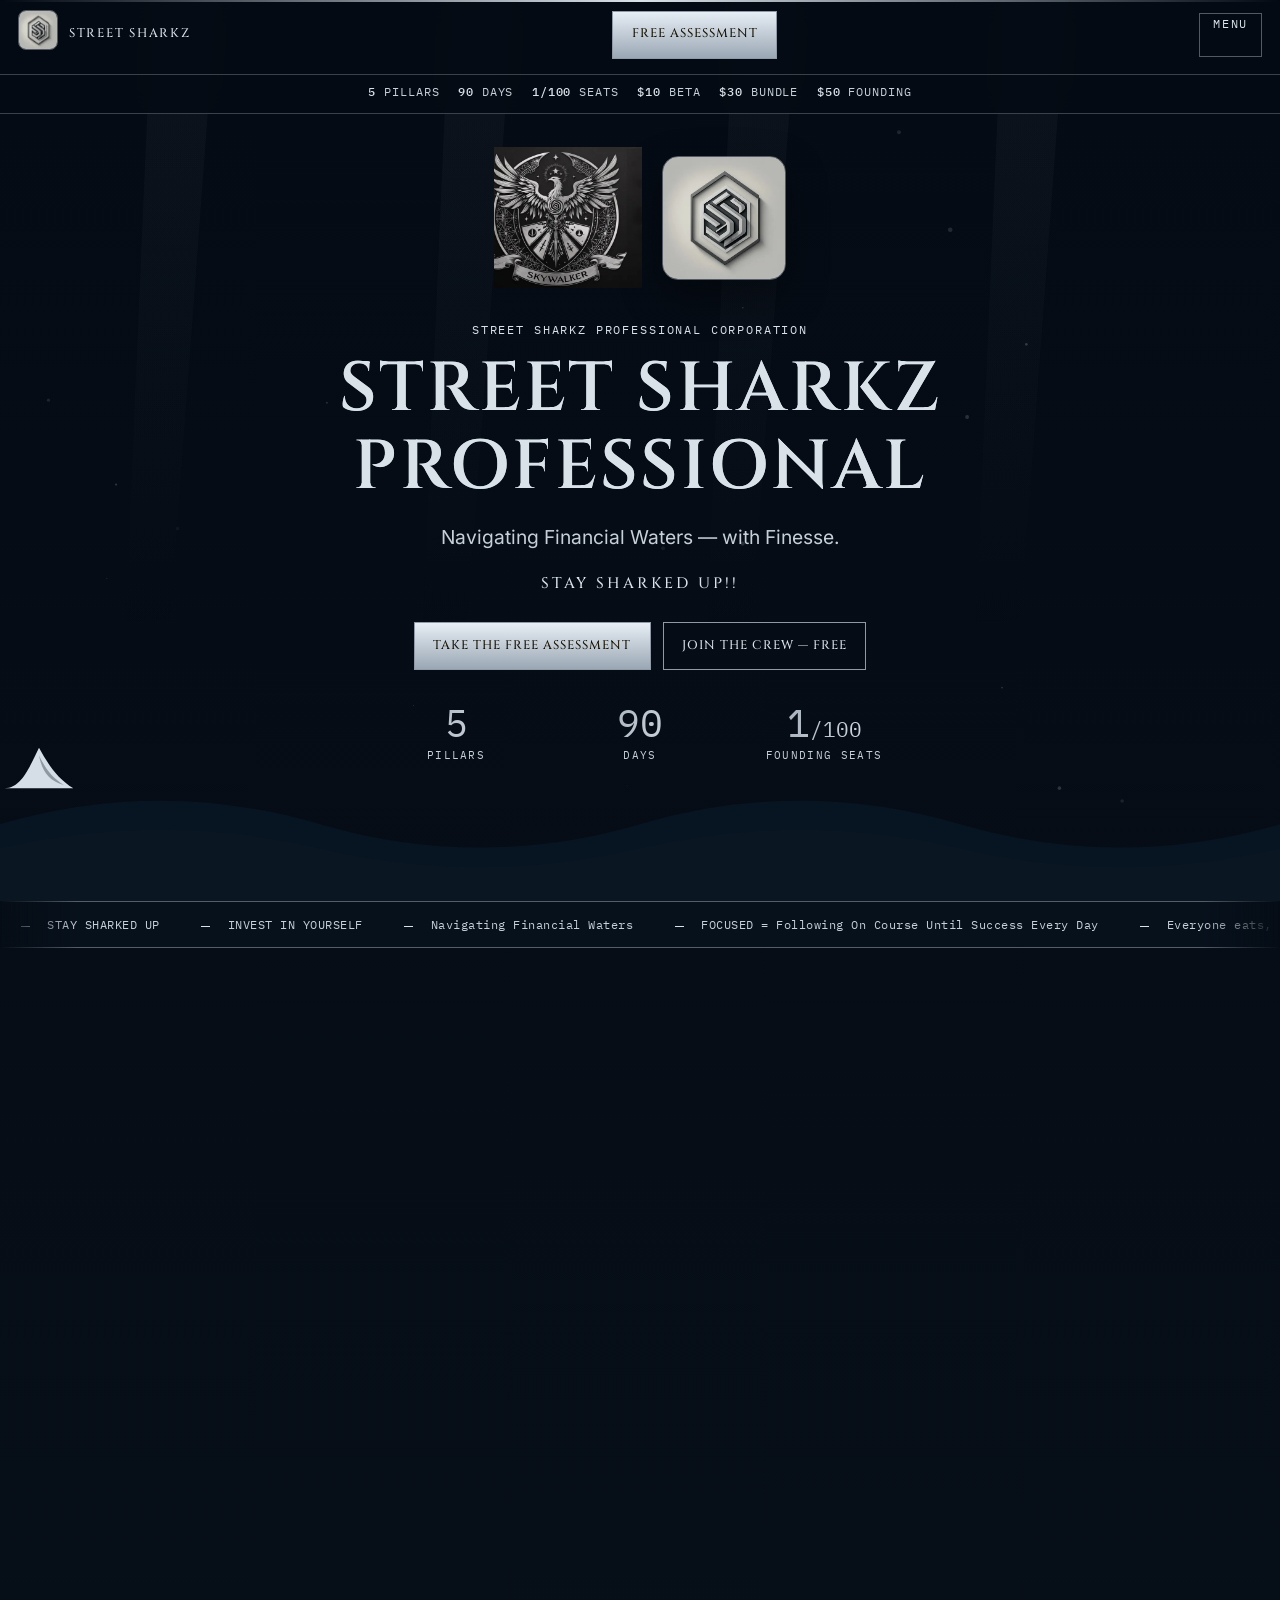
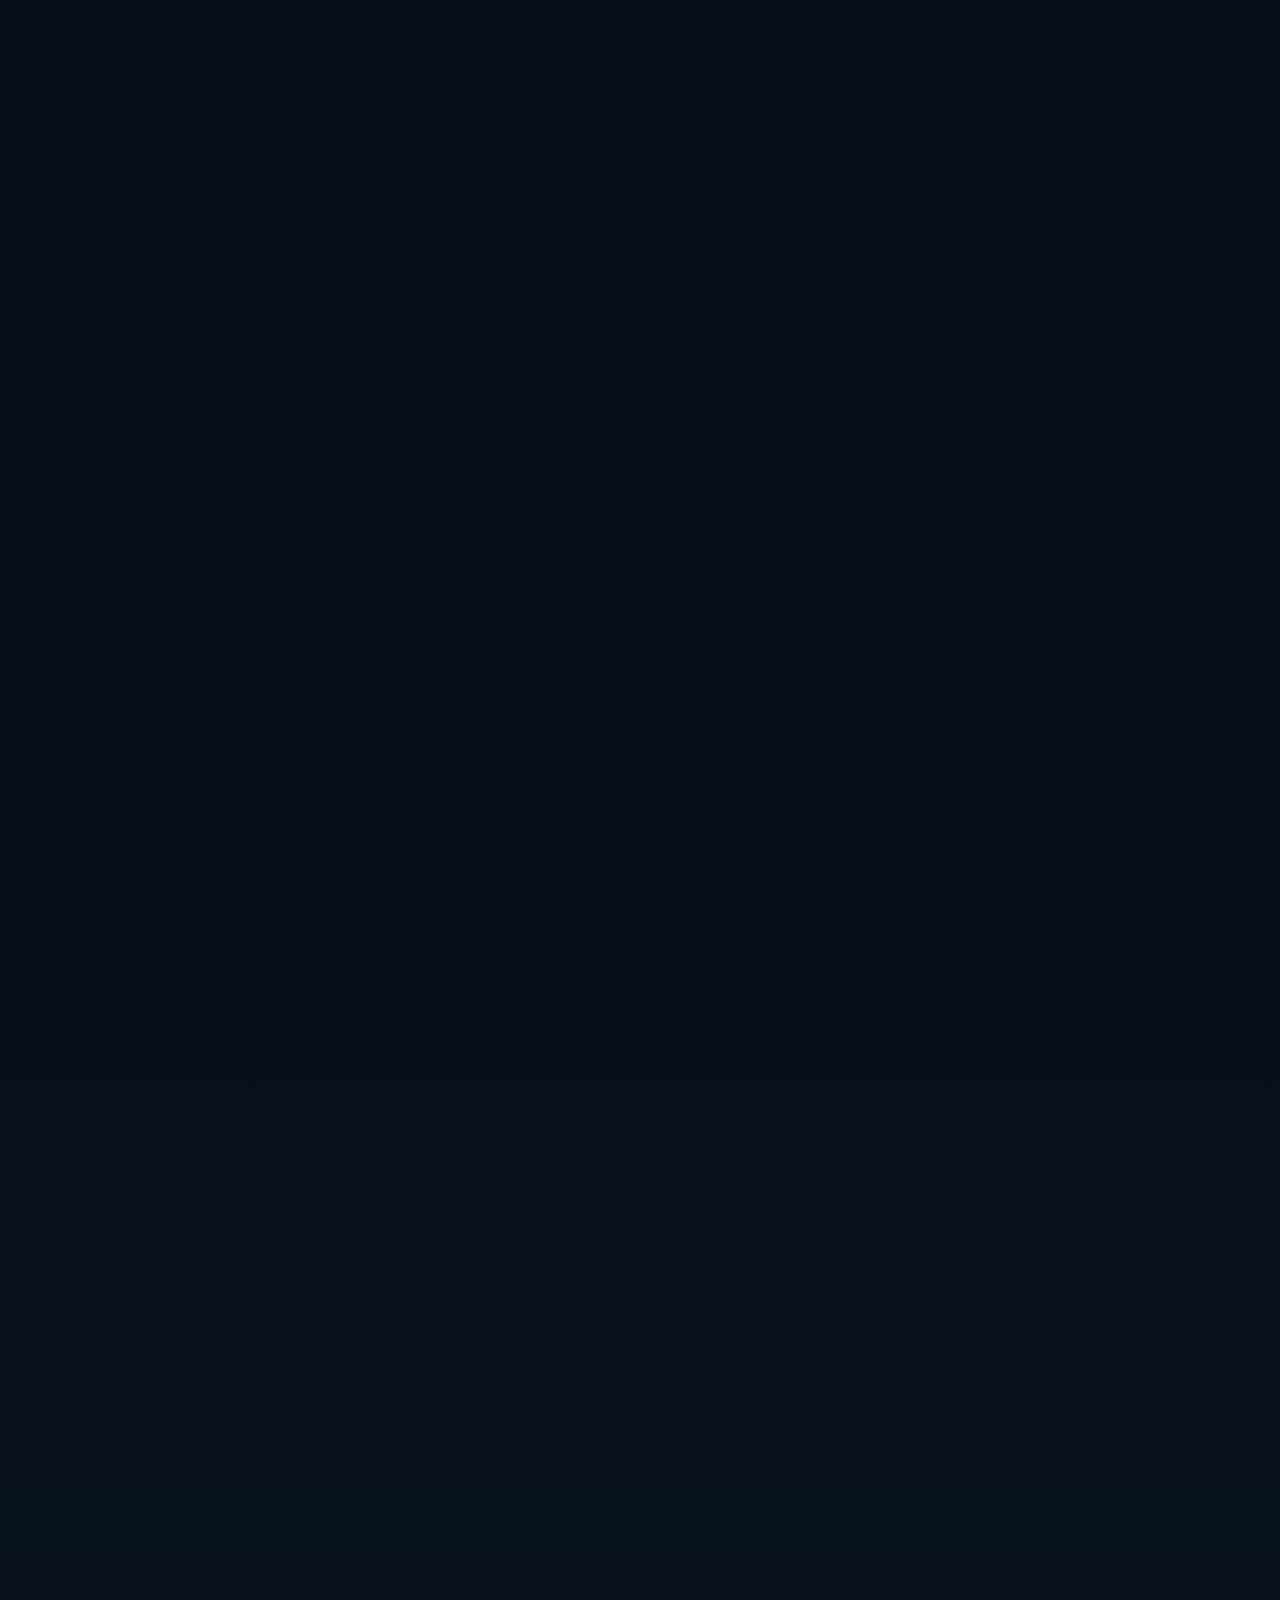
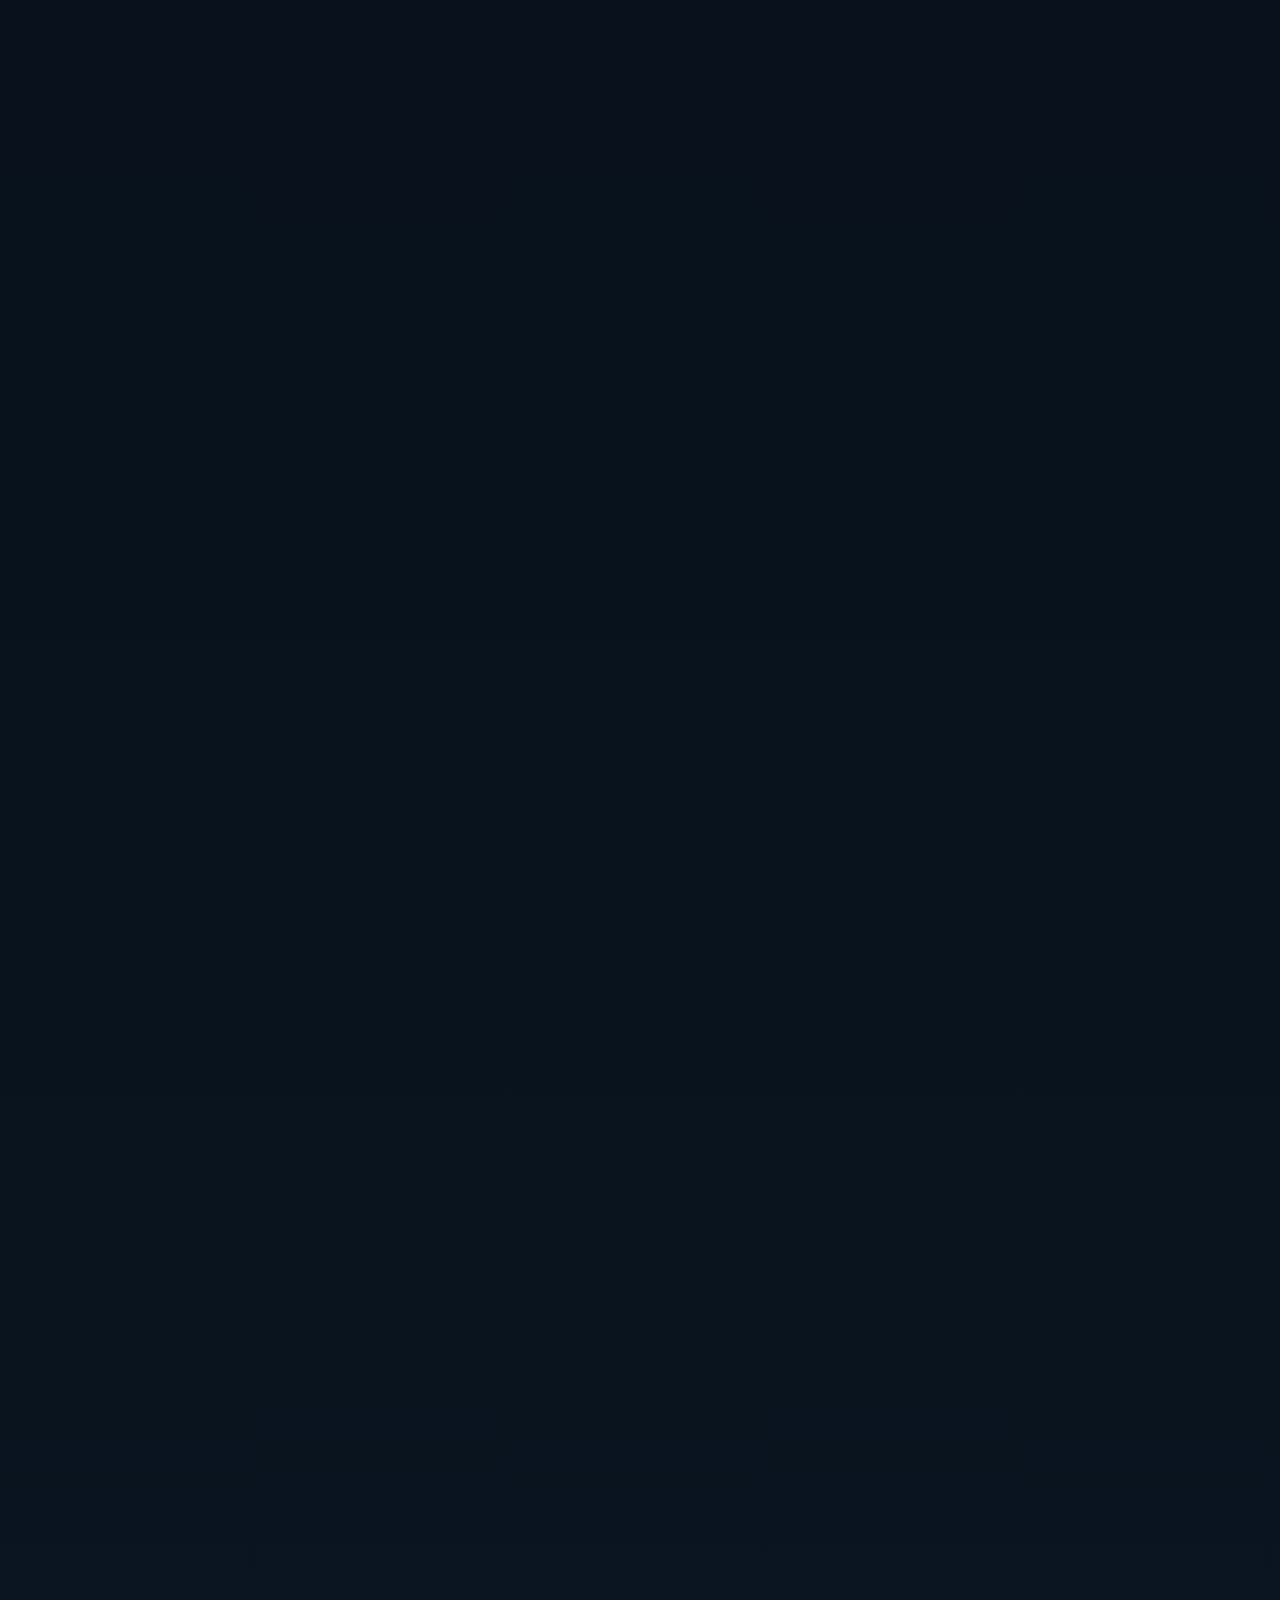
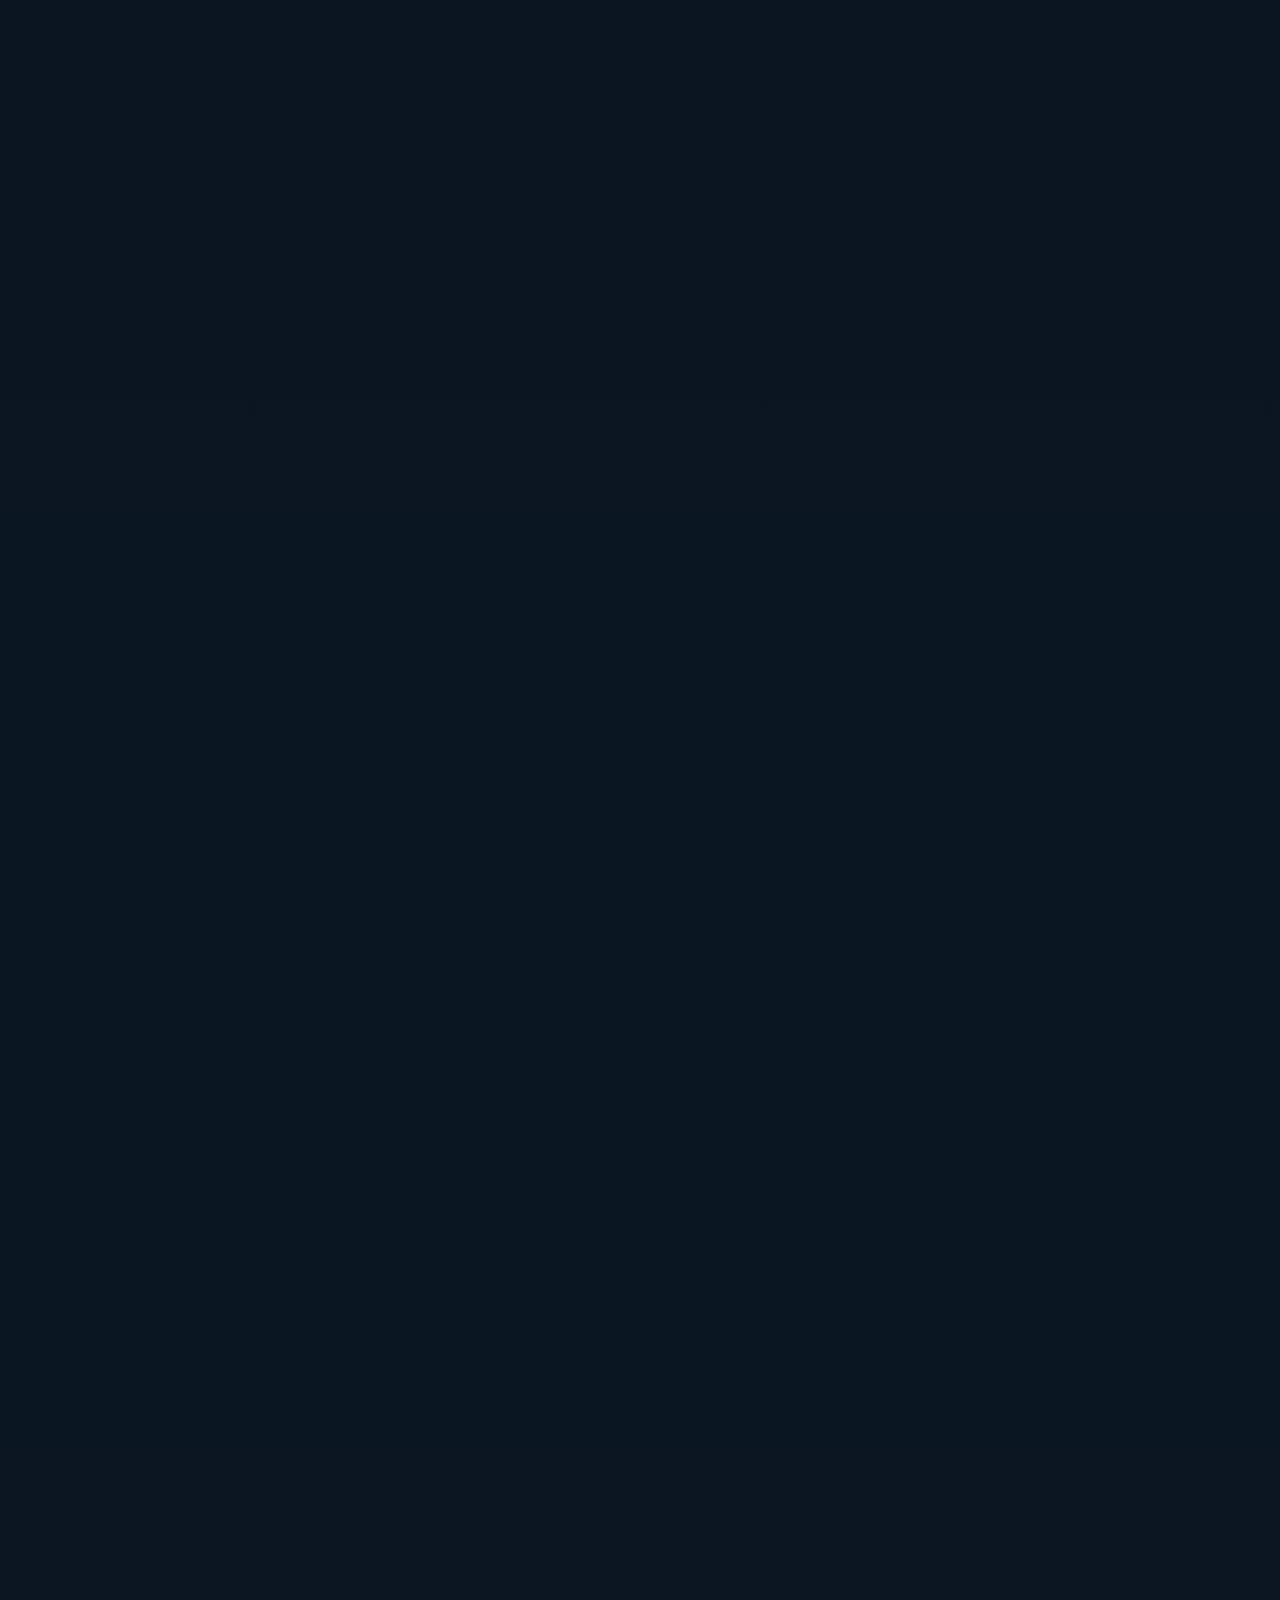
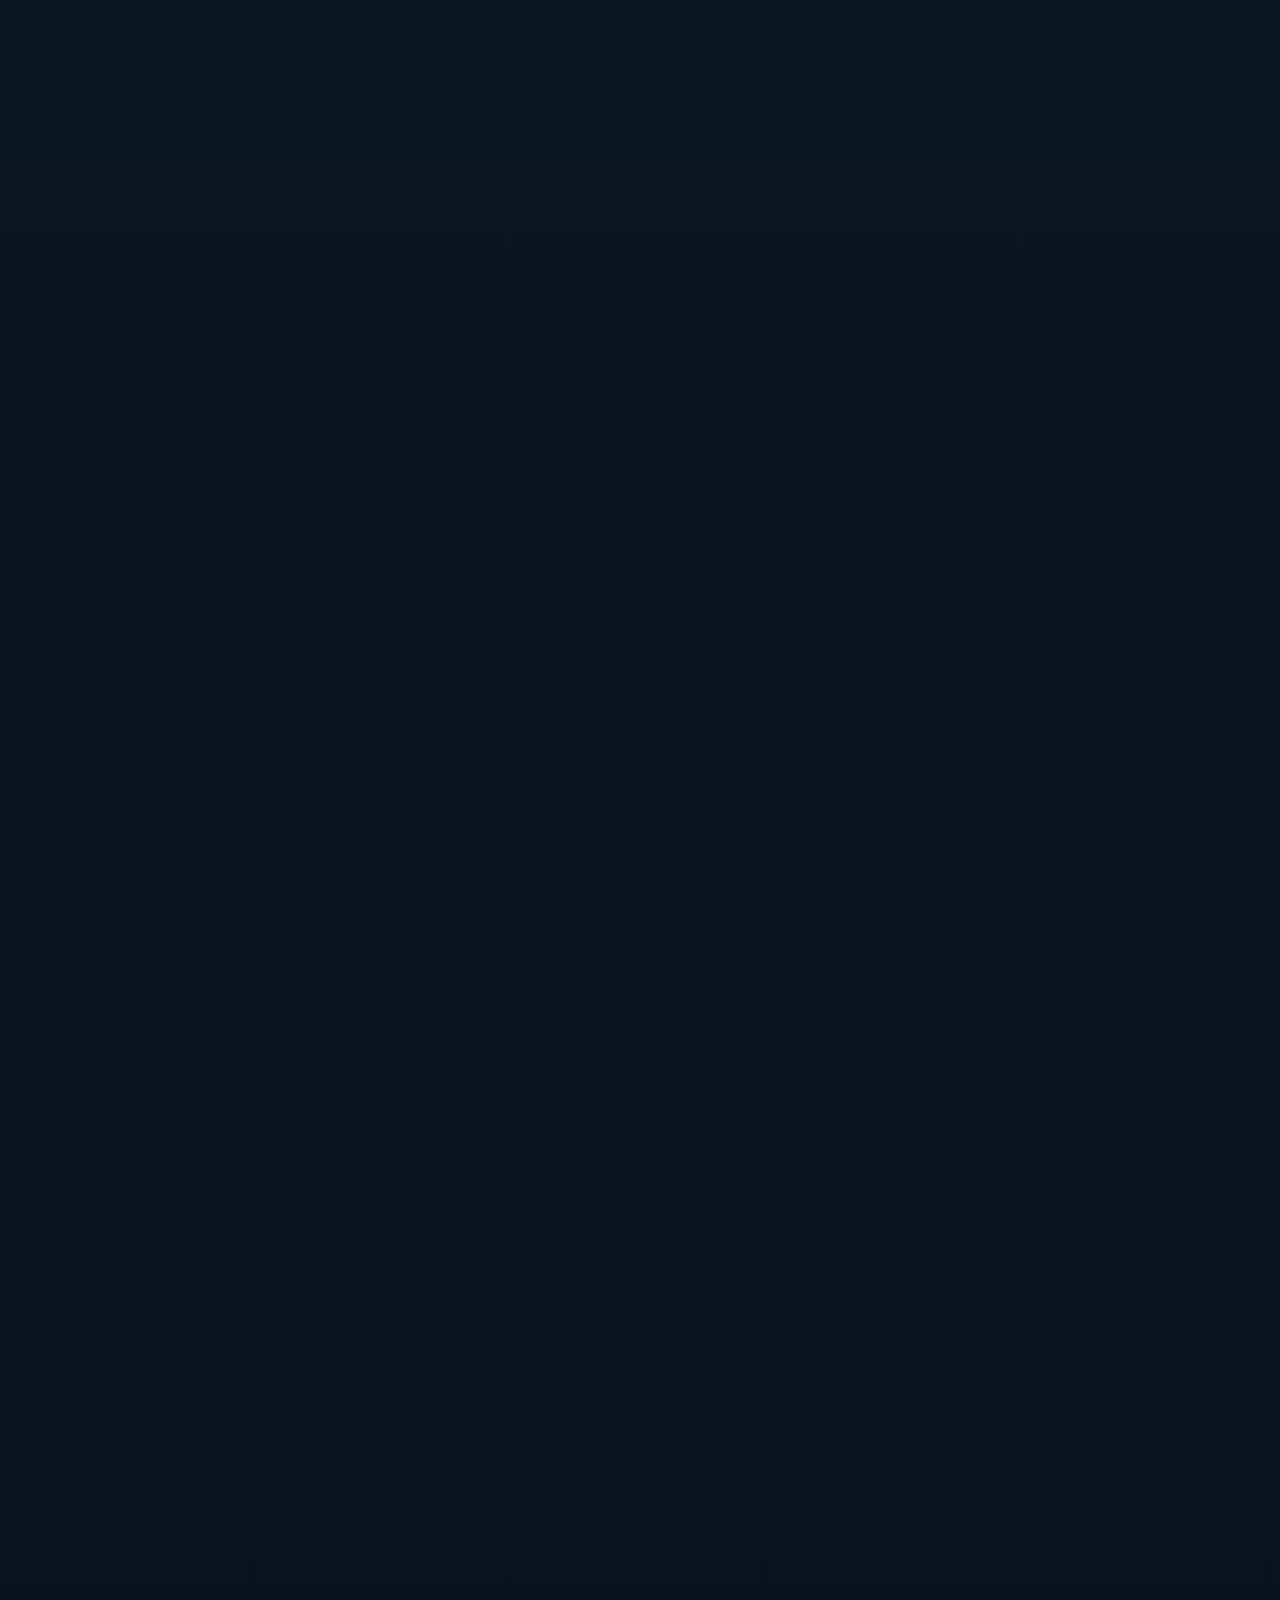
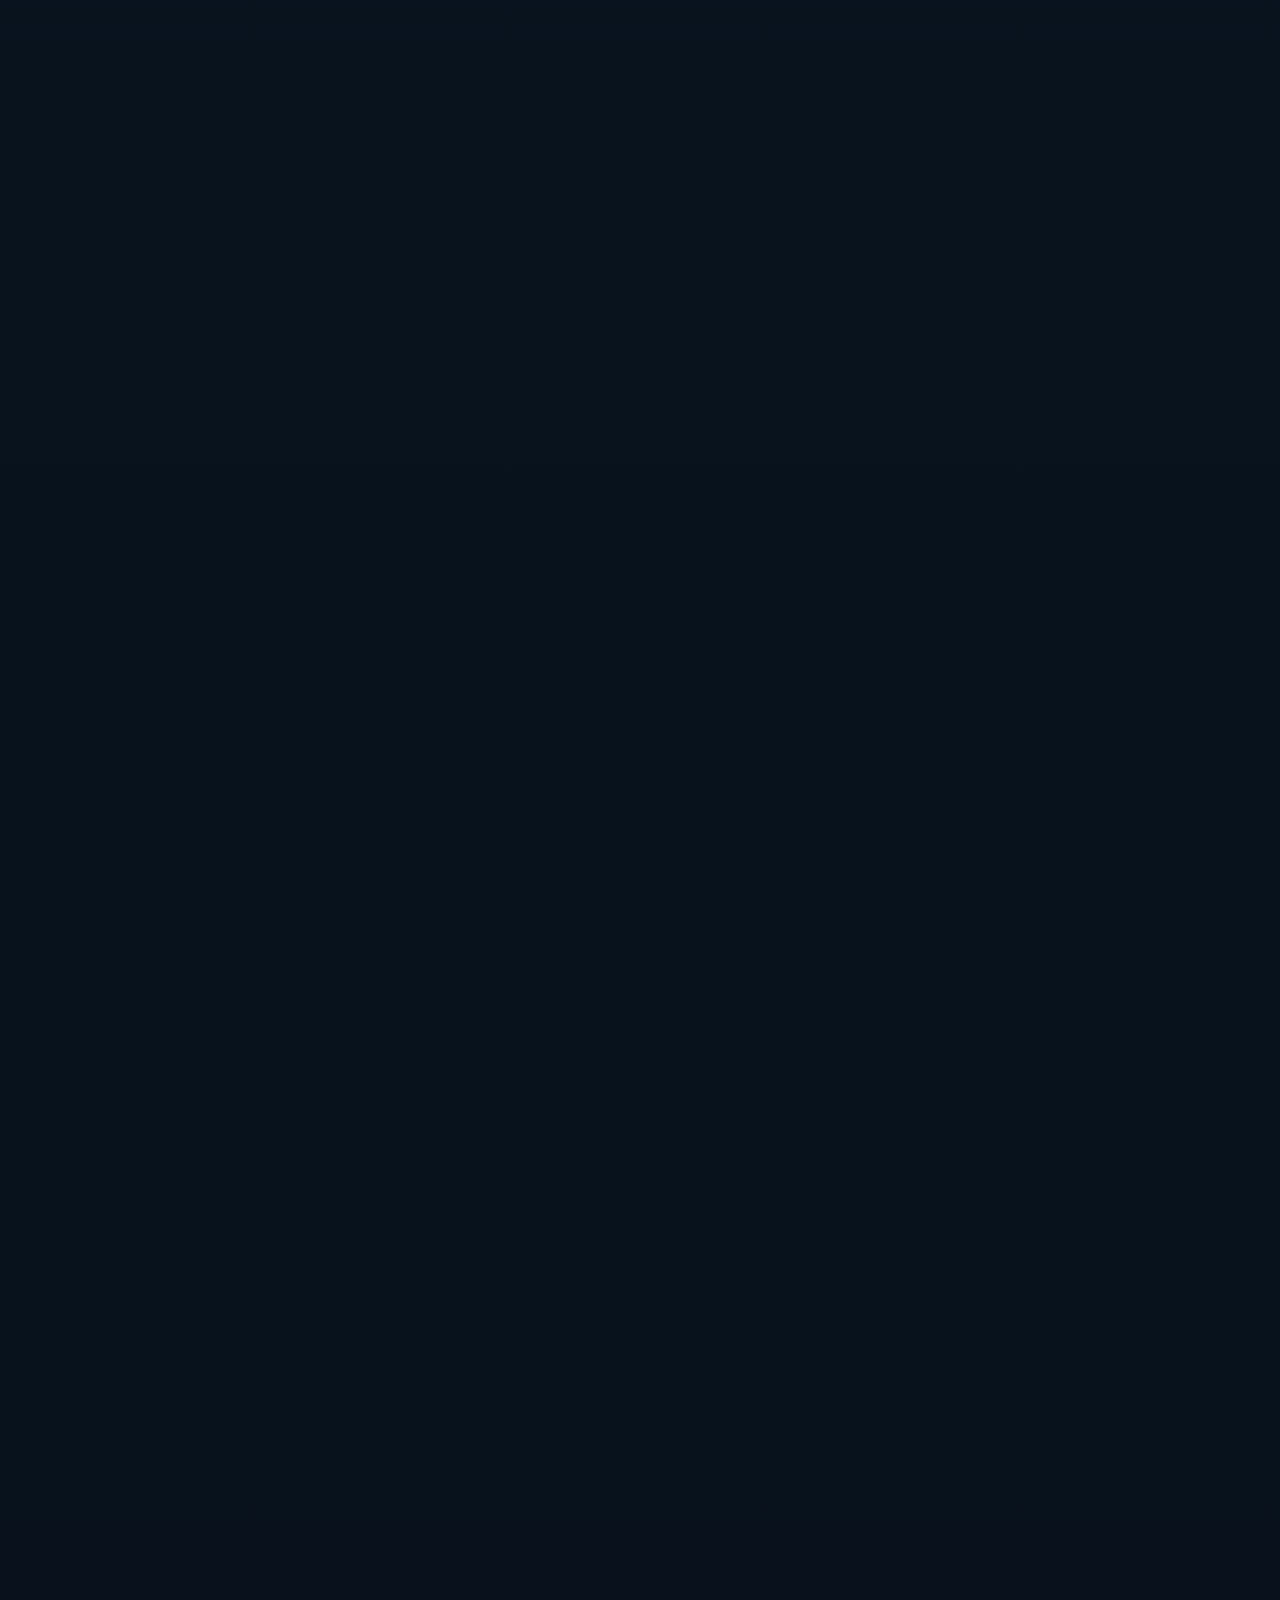
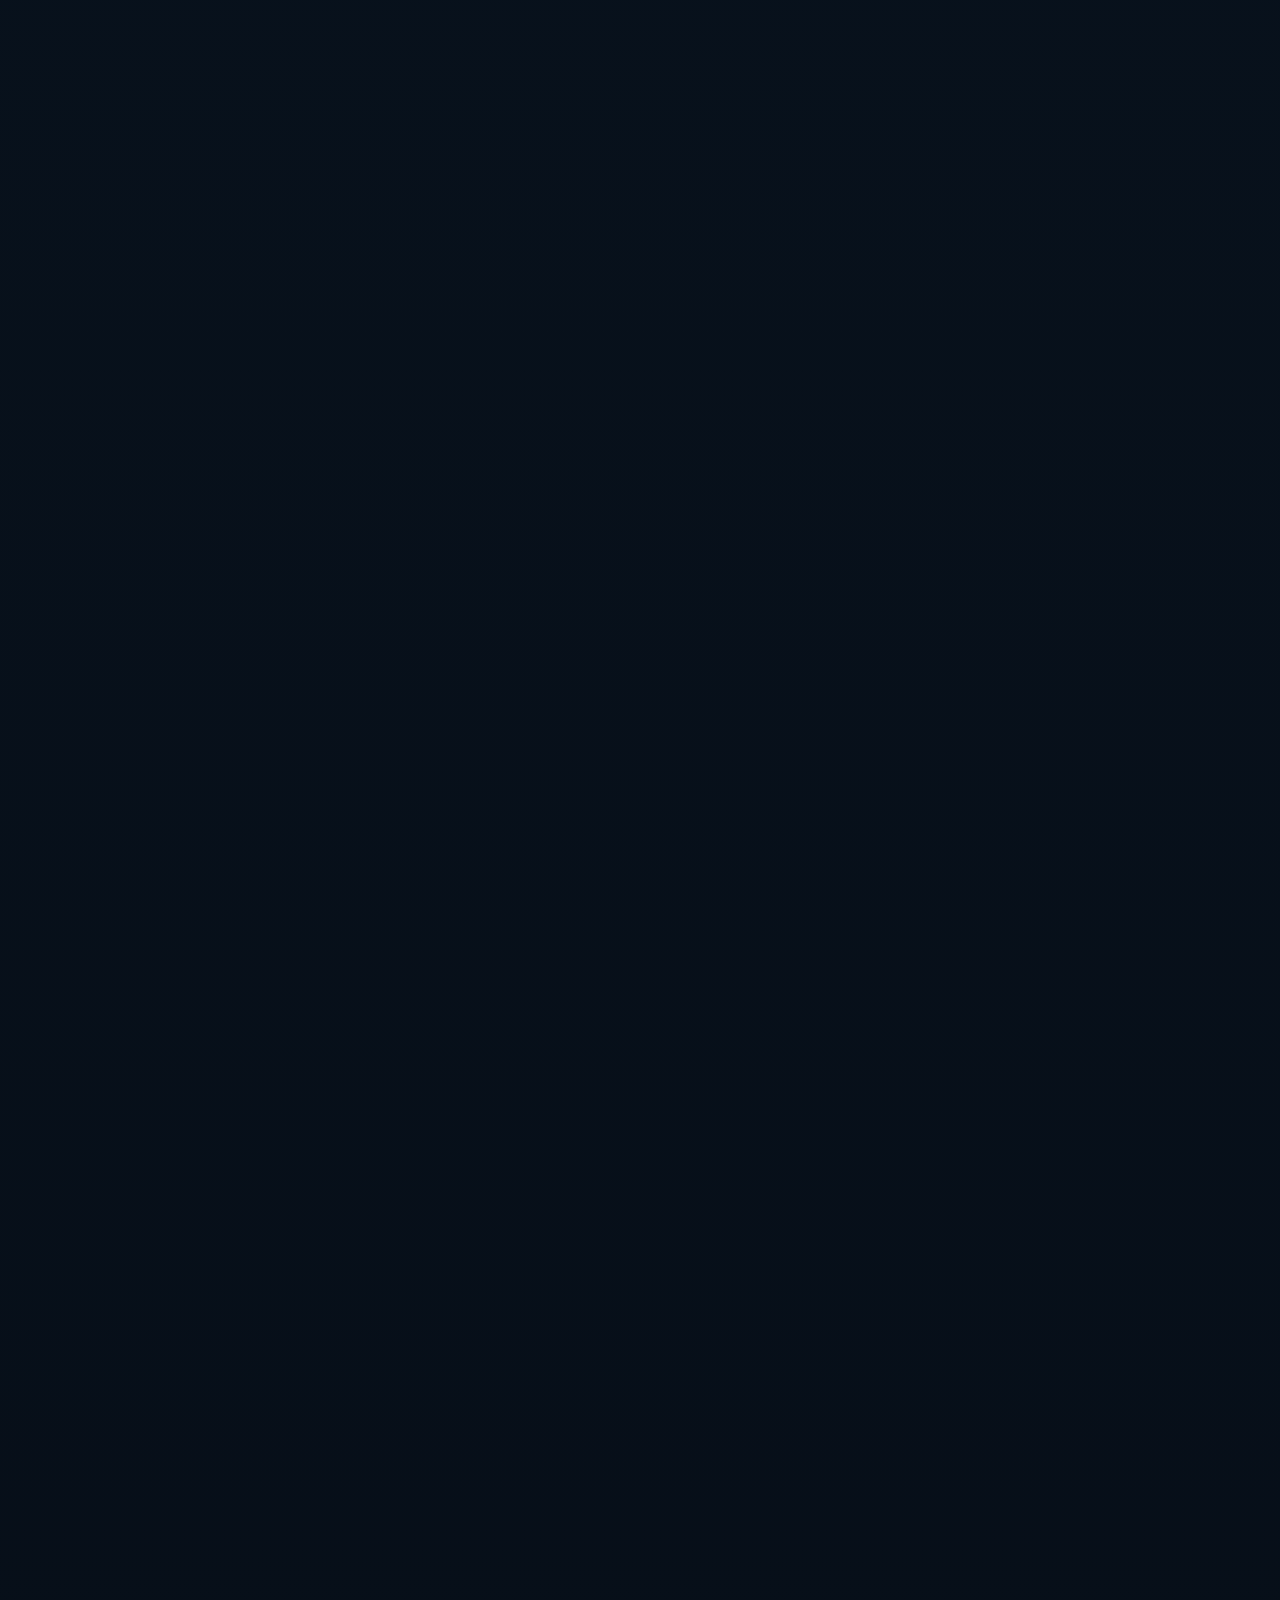
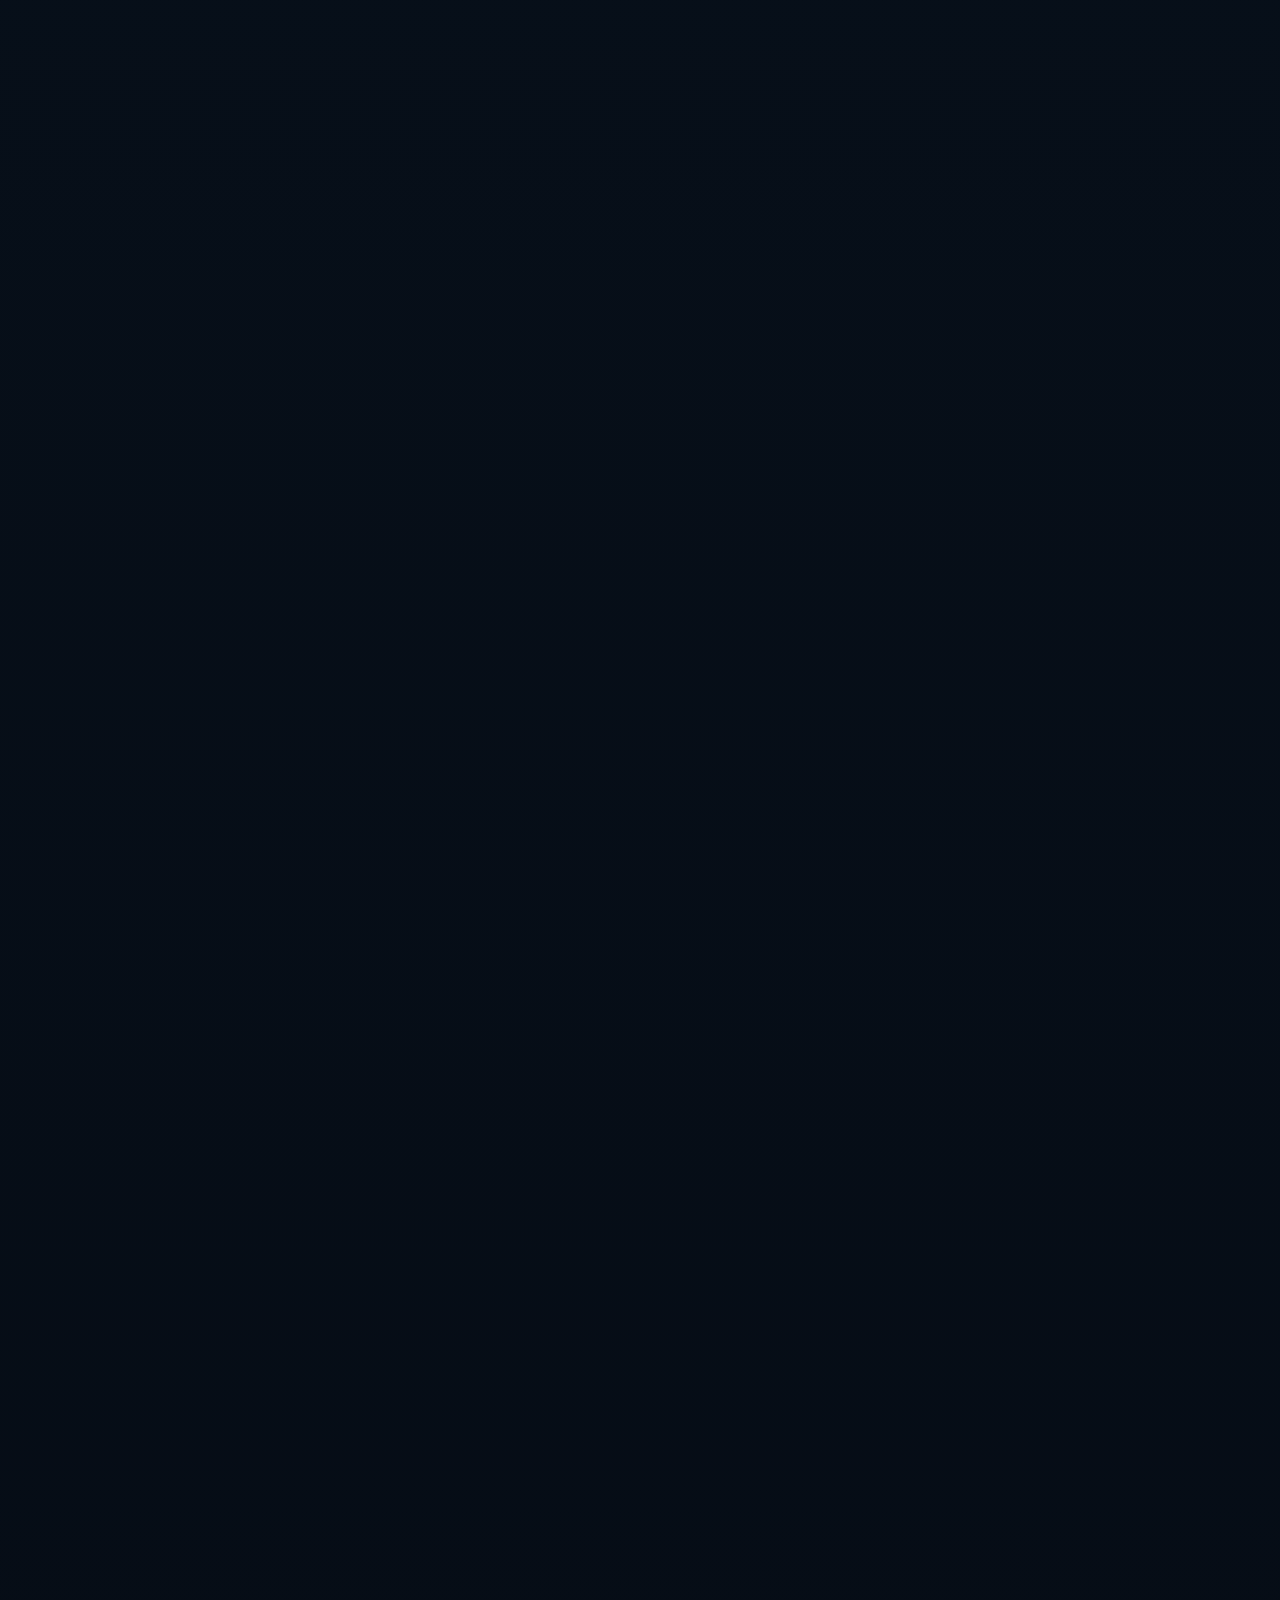
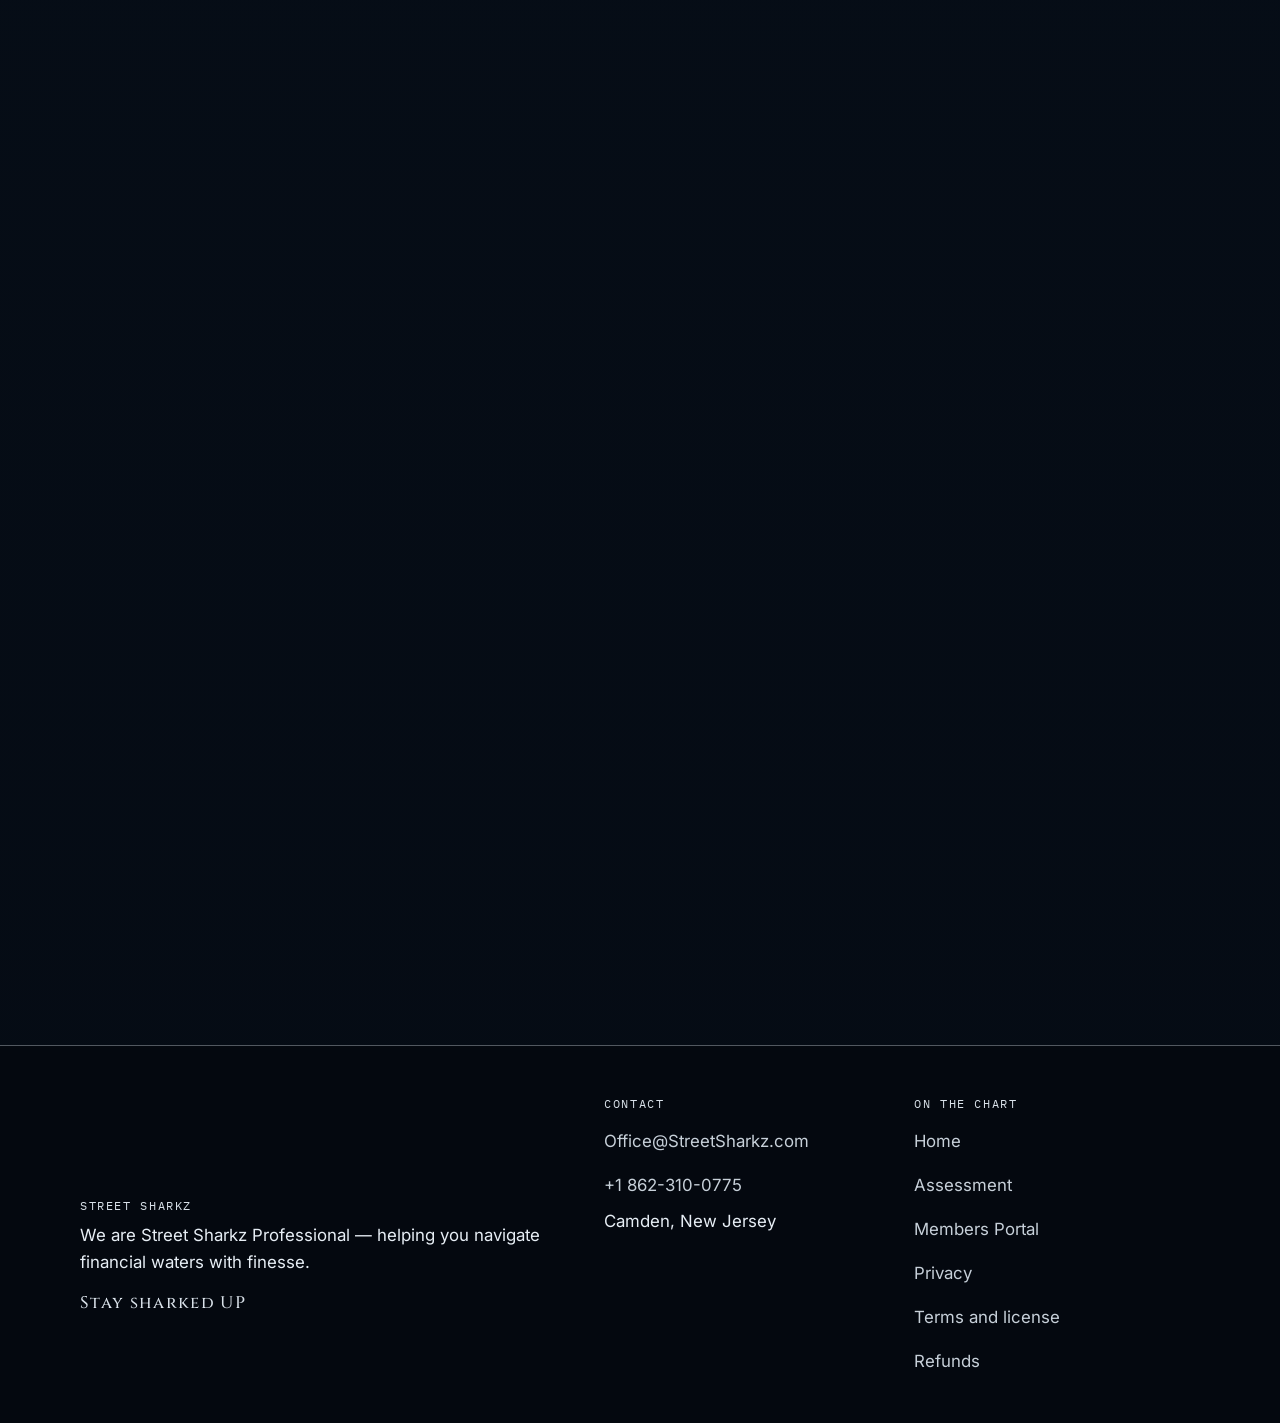
==== index.html @ 2794c0e0 "Preview fixes — Pirate Radio channel link + Short card, Anchor & Arc logo/sections" ====
<!DOCTYPE html>
<html lang="en">
<head>
  <meta charset="utf-8">
  <meta name="viewport" content="width=device-width, initial-scale=1">
  <meta name="referrer" content="strict-origin-when-cross-origin">
  <meta http-equiv="Content-Security-Policy" content="default-src 'self'; base-uri 'self'; object-src 'none'; frame-src 'none'; form-action 'self'; img-src 'self'; font-src 'self'; media-src 'self'; style-src 'self'; connect-src 'self'; script-src 'self' 'sha256-WZRJfWvsnNCPcxzZwvyhovnZGqhZaC+8gPGPRbx6wTk='">
  <script>document.documentElement.classList.add("js");</script>
  <title>Street Sharkz Professional — Navigating Financial Waters</title>
  <meta name="description" content="Street Sharkz Professional helps you navigate financial waters with finesse. Free assessment, Peak Performance, and Sharkonomicz.">
  <link rel="canonical" href="https://www.streetsharkz.com/">
  <meta property="og:site_name" content="Street Sharkz Professional">
  <meta property="og:type" content="website">
  <meta property="og:title" content="Street Sharkz Professional — Navigating Financial Waters">
  <meta property="og:description" content="Street Sharkz Professional helps you navigate financial waters with finesse. Free assessment, Peak Performance, and Sharkonomicz.">
  <meta property="og:url" content="https://www.streetsharkz.com/">
  <meta property="og:image" content="https://www.streetsharkz.com/assets/img/captain/captain-highrise.jpg">
  <meta property="og:image:alt" content="Deuce Skywalker in a high-rise window above the water and the city.">
  <meta name="theme-color" content="#050b14">
  <link rel="icon" href="assets/img/ss-hex-logo-official.jpg" type="image/jpeg">
  <link rel="preload" href="assets/fonts/cinzel-600.woff2" as="font" type="font/woff2" crossorigin>
  <link rel="preload" href="assets/fonts/inter-400.woff2" as="font" type="font/woff2" crossorigin>
  <link rel="stylesheet" href="styles.css">
</head>
<body class="page-home" data-page="home">
  <a class="skip" href="#main">Skip to content</a>
  <header class="site-header">
    <a class="nav-brand" href="index.html" aria-label="Street Sharkz Professional">
      <picture>
        <source type="image/webp" srcset="assets/img/ss-hex-logo-96.webp 96w" sizes="40px">
        <img src="assets/img/ss-hex-logo-official.jpg" alt="" width="1170" height="1170">
      </picture>
      <span class="nav-word">Street Sharkz</span>
    </a>
    <a class="btn btn-solid nav-assess" href="assessment.html">Free Assessment</a>
    <button class="nav-toggle" type="button" aria-expanded="false" aria-controls="site-nav">Menu</button>
    <nav id="site-nav" aria-label="Primary">
      <a href="assessment.html">Assessment</a>
      <a href="peak-performance.html">Peak</a>
      <a href="sharkonomicz.html">Sharkonomicz</a>
      <a href="book.html">Book</a>
      <a href="pirate-radio.html">Radio</a>
      <a href="captain.html">Captain</a>
      <a class="btn btn-solid nav-portal" href="portal.html">Portal</a>
    </nav>
      <p class="digits" aria-label="Real figures"><span><b>5</b> pillars</span><span><b>90</b> days</span><span><b>1/100</b> seats</span><span><b>$10</b> beta</span><span><b>$30</b> bundle</span><span><b>$50</b> founding</span></p>
  </header>

  <main id="main">
    <section class="hero" id="top">
      <canvas class="hero-canvas" aria-hidden="true"></canvas>
      <svg class="sea-svg" viewBox="0 0 1440 160" preserveAspectRatio="none" aria-hidden="true">
        <path fill="#071422" d="M0 78 Q 180 28 360 78 T 720 78 T 1080 78 T 1440 78 V160 H0 Z"></path>
        <path fill="#0a1622" d="M0 104 Q 180 64 360 104 T 720 104 T 1080 104 T 1440 104 V160 H0 Z"></path>
      </svg>
      <svg class="fin" viewBox="0 0 100 64" aria-hidden="true">
        <path fill="#d5dee6" d="M6 58 C28 58 38 30 50 6 C62 28 74 46 94 58 Z"></path>
        <path fill="#0a1622" opacity="0.35" d="M50 16 C58 32 66 44 82 54 C62 48 54 36 50 16 Z"></path>
      </svg>
      <div class="hero-inner">
        <div class="hero-marks">
          <picture>
            <source type="image/webp" srcset="assets/img/skywalker-family-crest-480.webp 480w, assets/img/skywalker-family-crest.webp 632w" sizes="148px">
            <img class="crest" src="assets/img/skywalker-family-crest.png" alt="Skywalker family crest" width="632" height="602">
          </picture>
          <picture>
            <source type="image/webp" srcset="assets/img/ss-hex-logo-480.webp 480w, assets/img/ss-hex-logo-official.webp 1170w" sizes="124px">
            <img class="mark" src="assets/img/ss-hex-logo-official.jpg" alt="Street Sharkz Professional mark" width="1170" height="1170" fetchpriority="high">
          </picture>
        </div>
        <p class="eyebrow">Street Sharkz Professional Corporation</p>
        <h1 class="shine">Street Sharkz Professional</h1>
        <p class="lede">Navigating Financial Waters — with Finesse.</p>
        <p class="banner-line">STAY SHARKED UP!!</p>
        <div class="hero-actions">
          <a class="btn btn-solid" href="assessment.html">Take the Free Assessment</a>
          <a class="btn btn-ghost" href="crew.html#join">Join the crew — free</a>
        </div>
        <ul class="figures">
          <li><span class="num">5</span><span class="fig-label">Pillars</span></li>
          <li><span class="num">90</span><span class="fig-label">Days</span></li>
          <li><span class="num">1<span class="num-sub">/100</span></span><span class="fig-label">Founding seats</span></li>
        </ul>
      </div>
    </section>

    <section class="ticker" aria-label="Lines we keep">
      <h2 class="sr-only">Lines we keep</h2>
      <div class="ticker-track" id="ticker-track">
        <ul class="ticker-row" id="ticker-row">
          <li>STAY SHARKED UP</li>
          <li>INVEST IN YOURSELF</li>
          <li>Navigating Financial Waters</li>
          <li>FOCUSED = Following On Course Until Success Every Day</li>
          <li>Everyone eats, everyone earns their share</li>
          <li>The finish is most important</li>
          <li>Observe, think, act, log, improve, repeat</li>
          <li>Equity is more valuable than gold in the global private market</li>
        </ul>
      </div>
    </section>

    <section class="section reveal" id="start-free">
      <div class="wrap">
        <p class="eyebrow">New here? Start free</p>
        <h2>Three steps. No card. Touch deck today.</h2>
        <p class="lede-left">The whole free path, in order. Do the three steps and you are crew — with the free Pup Deck in the app: your water and five quiet minutes a day. Upgrade to premium whenever you are ready; either way, stay Sharked Up.</p>
        <ol class="path-steps">
          <li>
            <span class="step-num">01</span>
            <h3>Take the free Assessment</h3>
            <p>Twelve questions. Your five-pillar map and your individual report — free, delivered the way you choose.</p>
            <a class="btn btn-solid" href="assessment.html">Step 1 — Free Assessment</a>
          </li>
          <li>
            <span class="step-num">02</span>
            <h3>Join the crew</h3>
            <p>Get on the roll and verify your email. The Crew Deck opens: the crew wire, the big screen, and daily work across the five pillars.</p>
            <a class="btn btn-solid" href="crew.html#join">Step 2 — Join the crew</a>
          </li>
          <li>
            <span class="step-num">03</span>
            <h3>Open your free Pup Deck</h3>
            <p>Open the app, choose CREW FREE, and sign in with the same email. Name your shark, pour your water, log five quiet minutes.</p>
            <a class="btn btn-solid" href="peak-performance.html">Step 3 — See the app</a>
          </li>
        </ol>
        <p class="fine">Free means free: no card, no trial clock. Premium is one upgrade away — $10 for 90 days, or included free in the $30 Bundle.</p>
      </div>
    </section>

    <section class="section reveal" id="crew">
      <div class="wrap narrow">
        <p class="eyebrow">The Crew Deck — the free community deck</p>
        <h2>Join the crew</h2>
        <p class="lede-left">The crew wire, the big screen, and daily work across the five pillars. Get on the roll and the deck opens.</p>
        <p>Crew is step 2 of the free path — take the <a href="assessment.html">free Assessment</a> first, join here, and your free Pup Deck opens in the app.</p>
        <p class="cta-row"><a class="btn btn-solid" href="crew.html#join">Join the crew</a> <a class="btn btn-ghost" href="crew.html">Touch Deck</a></p>
      </div>
    </section>

    <section class="section reveal" id="vision">
      <div class="wrap vision">
        <figure class="shot">
          <picture>
            <source type="image/webp" srcset="assets/img/captain/captain-highrise-640.webp 640w, assets/img/captain/captain-highrise-1100.webp 1100w, assets/img/captain/captain-highrise-1500.webp 1500w" sizes="(max-width: 800px) 92vw, 380px">
            <img src="assets/img/captain/captain-highrise.jpg" alt="Deuce Skywalker in a mint polo, in a high-rise window above the water and the city." width="1500" height="1868" loading="lazy" decoding="async">
          </picture>
          <figcaption>Above the water</figcaption>
        </figure>
        <div>
          <p class="eyebrow">The view</p>
          <h2>Navigating financial waters</h2>
          <p class="lede-left">The work is the long view. From the high floor, the water and the city sit in the same frame.</p>
        </div>
      </div>
    </section>

    <section class="section reveal" id="sharkonomicz">
      <div class="wrap">
        <p class="eyebrow"><span>01</span> Sharkonomicz</p>
        <h2>Systems based revenue</h2>
        <p class="lede-left">“We lawfully create or acquire wealth accumulating assets then privately allocate profitable equity to all parties involved.” That is Sharkonomicz. Everyone eats, everyone earns their share. Equity is more valuable than gold in the global private market.</p>
        <ol class="spine" aria-label="Sharkonomicz spine">
          <li><span>01</span>Assess</li>
          <li><span>02</span>Plan</li>
          <li><span>03</span>Act</li>
          <li><span>04</span>Log</li>
          <li><span>05</span>Review</li>
          <li><span>06</span>Adjust</li>
        </ol>
        <div class="prose stack">
          <p>SMBs, owner-operators, and other professionals are losing money every day through unnoticed operational leaks — missed leads, weak follow-up, inconsistent sales processes, poor customer retention, and systems that waste time instead of producing revenue.</p>
          <p>Sharkonomicz trademarked RPAs are designed to identify and systematically fix those breakdowns with actionable, revenue-focused solutions that increase conversions, improve efficiency, and create scalable growth mechanisms.</p>
          <p>If you or your business is working hard but not producing proportionate results, schedule a free systems diagnostic with Sharkonomicz and discover where your revenue leaks are hiding.</p>
          <p>The future belongs to operators who can combine human strategy with digital systems. We position individuals and businesses to operate inside that future instead of becoming casualties of it.</p>
        </div>
      </div>
    </section>

    <section class="section reveal" id="peak">
      <div class="wrap">
        <p class="eyebrow"><span>02</span> Peak Performance</p>
        <h2>Five pillars. Ninety days. One path.</h2>
        <p class="lede-left">Peak Performance is the practice: Hydration, Nutrition, Fitness, Mind, and Economics, held for 90 days. Rank is depth on the ladder, from Deckhand to Apex. The work is the work.</p>
        <div class="strategy-row">
          <figure class="shot">
            <picture>
              <source type="image/webp" srcset="assets/img/captain/captain-whiteboard-session-320.webp 320w, assets/img/captain/captain-whiteboard-session-460.webp 460w" sizes="(max-width: 800px) 70vw, 280px">
              <img src="assets/img/captain/captain-whiteboard-session.jpg" alt="Deuce Skywalker in a navy suit, close, during a strategy session." width="460" height="840" loading="lazy" decoding="async">
            </picture>
            <figcaption>The work, up close</figcaption>
          </figure>
          <p class="lede-left">Strategy stays close to the person doing the work. The five pillars are the plan. The day is the log.</p>
        </div>
        <div class="screen screen-wide" data-screen>
          <div class="still">
            <img src="assets/img/ss-hex-logo-480.webp" alt="" width="480" height="480">
            <p class="still-kicker">Peak Performance</p>
            <p class="still-title">Informative</p>
          </div>
          <video muted loop playsinline preload="none" poster="assets/img/ss-hex-logo-480.webp" data-inview>
            <source data-src="assets/video/app-informative.mp4" type="video/mp4">
            <track kind="captions" srclang="en" label="English" src="assets/video/app-informative.vtt" default>
          </video>
          <button class="sound" type="button" aria-pressed="false">Sound on</button>
        </div>
        <div class="pillars">
          <article class="pillar">
            <header><h3>Hydration</h3><span class="idx">01</span></header>
            <p>The daily water practice. Logged, not guessed.</p>
            <p class="pillar-foot">Pillar · 01 / 05</p>
          </article>
          <article class="pillar">
            <header><h3>Nutrition</h3><span class="idx">02</span></header>
            <p>The fuel practice. Steady across the work.</p>
            <p class="pillar-foot">Pillar · 02 / 05</p>
          </article>
          <article class="pillar">
            <header><h3>Fitness</h3><span class="idx">03</span></header>
            <p>The body practice. Written into the day.</p>
            <p class="pillar-foot">Pillar · 03 / 05</p>
          </article>
          <article class="pillar">
            <header><h3>Mind</h3><span class="idx">04</span></header>
            <p>The attention practice. Back to the task in front of you.</p>
            <p class="pillar-foot">Pillar · 04 / 05</p>
          </article>
          <article class="pillar">
            <header><h3>Economics</h3><span class="idx">05</span></header>
            <p>The money practice. What came in, what went out, what leaked.</p>
            <p class="pillar-foot">Pillar · 05 / 05</p>
          </article>
        </div>
        <h3 class="subhead">Rank ladder</h3>
        <ol class="ladder">
          <li><span class="pts">0</span><span class="rank">Deckhand</span></li>
          <li><span class="pts">3</span><span class="rank">Rigger</span></li>
          <li><span class="pts">7</span><span class="rank">Lookout</span></li>
          <li><span class="pts">14</span><span class="rank">Bosun</span></li>
          <li><span class="pts">21</span><span class="rank">Navigator</span></li>
          <li><span class="pts">30</span><span class="rank">First Mate</span></li>
          <li><span class="pts">45</span><span class="rank">Captain</span></li>
          <li><span class="pts">66</span><span class="rank">Apex</span></li>
        </ol>

        <h3 class="subhead">Choose your depth</h3>
        <div class="doors">
          <article class="door">
            <p class="kicker">Free</p>
            <h3>Sharked Up Assessment</h3>
            <ul class="gets">
              <li>A brief profile</li>
              <li>Your individual report, free</li>
              <li>Market data assets, free</li>
              <li>Your strongest and weakest pillars</li>
            </ul>
            <p class="price"><span class="num">$0</span><span>Where every Shark starts</span></p>
            <a class="btn btn-solid" href="assessment.html">Take the Free Assessment</a>
          </article>

          <article class="door">
            <p class="kicker">Peak Performance beta</p>
            <h3>Ninety days</h3>
            <p>Ninety days inside the Sharked Up Peak Performance beta: build your profile, name your shark, and log your first dive today. Enter through the members portal — access is personal to you. Or start free: join the crew and the Pup Deck — your water and five quiet minutes a day — is yours free.</p>
            <div class="screen screen-phone" data-screen>
              <div class="still">
                <img src="assets/img/ss-hex-logo-480.webp" alt="" width="480" height="480">
                <p class="still-kicker">90 days</p>
                <p class="still-title">One shark. One path.</p>
              </div>
              <video muted loop playsinline preload="none" poster="assets/img/ss-hex-logo-480.webp" data-inview>
                <source data-src="assets/video/app-90days.mp4" type="video/mp4">
                <track kind="captions" srclang="en" label="English" src="assets/video/app-90days.vtt" default>
              </video>
              <button class="sound" type="button" aria-pressed="false">Sound on</button>
            </div>
            <p class="price"><span class="num">$10</span><span>Beta</span></p>
            <a class="btn btn-solid" data-pay href="https://buy.stripe.com/00waEYfsK99P70466s7kc0l" target="_blank" rel="noopener noreferrer">Get instant access<span class="sr-only"> (opens in a new tab)</span></a>
            <p class="fine">License: 90 days of premium beta access, personal and non-transferable — tied to the email you check out with. Sharing voids access. <a href="terms.html">Terms and license</a> · <a href="refund.html">Refunds</a></p>
          </article>

          <article class="door">
            <p class="kicker">Book + premium beta</p>
            <h3>Sharked Up Bundle</h3>
            <p>The book Sharked Up: The Art of Finesse, plus the same premium beta access. Read the code, then run it.</p>
            <div class="screen screen-phone" data-screen>
              <div class="still">
                <img src="assets/img/ss-hex-logo-480.webp" alt="" width="480" height="480">
                <p class="still-kicker">Bundle</p>
                <p class="still-title">Keep it alive</p>
              </div>
              <video muted loop playsinline preload="none" poster="assets/img/ss-hex-logo-480.webp" data-inview>
                <source data-src="assets/video/app-keep-it-alive.mp4" type="video/mp4">
                <track kind="captions" srclang="en" label="English" src="assets/video/app-keep-it-alive.vtt" default>
              </video>
              <button class="sound" type="button" aria-pressed="false">Sound on</button>
            </div>
            <p class="price"><span class="num">$30</span><span>Bundle</span></p>
            <a class="btn btn-solid" data-pay href="https://buy.stripe.com/4gM14o4O64Tz5W09iE7kc0i" target="_blank" rel="noopener noreferrer">Get the bundle<span class="sr-only"> (opens in a new tab)</span></a>
            <p class="fine">License: the book (PDF) plus the same 90 days of premium beta access, included — personal and non-transferable, tied to the email you check out with. Sharing voids access. <a href="terms.html">Terms and license</a> · <a href="refund.html">Refunds</a></p>
          </article>

          <article class="door" id="founding">
            <p class="kicker">One of only 100</p>
            <h3>Founding Member</h3>
            <p>One of only 100 official Founding Member seats: the book, premium beta access, private course modules and frameworks, a glow-in-the-dark Sharked Up bracelet shipped to you — and the founders' Back Door.</p>
            <div class="screen screen-wide" data-screen>
              <div class="still">
                <img src="assets/img/ss-hex-logo-480.webp" alt="" width="480" height="480">
                <p class="still-kicker">Founding</p>
                <p class="still-title">Build your profile</p>
              </div>
              <video muted loop playsinline preload="none" poster="assets/img/ss-hex-logo-480.webp" data-inview>
                <source data-src="assets/video/app-build-your-profile.mp4" type="video/mp4">
                <track kind="captions" srclang="en" label="English" src="assets/video/app-build-your-profile.vtt" default>
              </video>
              <button class="sound" type="button" aria-pressed="false">Sound on</button>
            </div>
            <p class="price"><span class="num">$50</span><span>Founding seat</span></p>
            <a class="btn btn-solid" data-pay href="https://buy.stripe.com/5kQfZi94m85L98camI7kc0k" target="_blank" rel="noopener noreferrer">Become a Founding Member<span class="sr-only"> (opens in a new tab)</span></a>
            <p class="fine">License: the bundle plus your founding seat and Back Door access — personal and non-transferable, tied to the email you check out with. Sharing voids access and the seat. <a href="terms.html">Terms and license</a> · <a href="refund.html">Refunds</a></p>
            <button class="text-link" type="button" data-founding>What is the Back Door?</button>
          </article>
        </div>
      </div>
    </section>

    <section class="section reveal" id="members">
      <div class="wrap">
        <p class="eyebrow"><span>04</span> Members</p>
        <h2>Two doors into the app</h2>
        <p class="lede-left">No public links, no shared passes — access is issued to your own email, and there are two doors in. Crew swim free; members go premium.</p>
        <h3 class="subhead">Door one — crew, free</h3>
        <p class="lede-left">Take the free Assessment, join the crew, then open the app and choose CREW FREE — sign in with that same email and the Pup Deck is yours: your water and five quiet minutes a day. <a href="#start-free">See the three free steps</a>.</p>
        <h3 class="subhead">Door two — members, premium</h3>
        <p class="lede-left">Pick a paid door and the Members Portal opens like this:</p>
        <div class="pillars">
          <article class="pillar">
            <header><h3>Pick your door</h3><span class="idx">01</span></header>
            <p>The $10 beta, the $30 bundle, or a $50 Founding seat — every paid door leads to the same portal.</p>
            <p class="pillar-foot">Step · 01 / 04</p>
          </article>
          <article class="pillar">
            <header><h3>Watch your inbox</h3><span class="idx">02</span></header>
            <p>Your portal link arrives by email the moment your payment lands. It is never posted publicly.</p>
            <p class="pillar-foot">Step · 02 / 04</p>
          </article>
          <article class="pillar">
            <header><h3>Get your code</h3><span class="idx">03</span></header>
            <p>Enter the email you paid with and the portal sends you a personal 6-digit code.</p>
            <p class="pillar-foot">Step · 03 / 04</p>
          </article>
          <article class="pillar">
            <header><h3>Enter the code</h3><span class="idx">04</span></header>
            <p>Your app, the leaderboard, and the Learn shelf open. Founding Members walk through to the Back Door.</p>
            <p class="pillar-foot">Step · 04 / 04</p>
          </article>
        </div>
        <p class="fine">Access is personal to the email this was sent to. Sharing it voids access and any founding seat.</p>
        <p class="cta-row"><a class="btn btn-solid" href="portal.html">Enter the Members Portal</a></p>
      </div>
    </section>


    <section class="section reveal" id="book">
      <div class="wrap book-grid">
        <figure class="shot book-shot">
          <picture>
            <source type="image/webp" srcset="assets/img/book-cover-720.webp" sizes="(max-width: 800px) 92vw, 380px">
            <img src="assets/img/book-cover.jpg" alt="Front cover of Sharked Up: The Art of Finesse by Deuce Skywalker — the silver SS hexagon under the title." width="1000" height="1596" loading="lazy" decoding="async">
          </picture>
          <figcaption>Sharked Up: The Art of Finesse</figcaption>
        </figure>
        <div>
          <p class="eyebrow"><span>03</span> The book</p>
          <h2>Sharked Up: The Art of Finesse</h2>
          <p class="pull">INVEST IN YOURSELF</p>
          <div class="prose stack">
            <p>Sharked Up: The Art of Finesse by Deuce Skywalker. Finesse is alignment, not manipulation: observe first, engineer the outcome, influence without force. Freedom is not given. It is exercised.</p>
            <p>The method in the book is the spine of Sharkonomicz: Assess, Plan, Act, Log, Review, Adjust.</p>
          </div>
          <p class="cta-row"><a class="btn btn-solid" href="https://www.amazon.com/dp/B0GTK1TNHN" target="_blank" rel="noopener noreferrer">Get the book<span class="sr-only"> (opens in a new tab)</span></a></p>
        </div>
      </div>
    </section>

    <section class="section reveal" id="engine">
      <div class="wrap">
        <p class="eyebrow"><span>04</span> Lead Engine</p>
        <h2>Qualified prospects and appointment opportunities</h2>
        <p class="lede-left">For sellers: qualified prospects and appointment opportunities. Packs are priced as marked. We do not sell a pile of names and call it a system.</p>
        <p class="proof">Raheem Medley, Victoryline Solar — closed 4, $1,300+ commission.</p>
        <p class="result-note">Individual result. Not a guarantee of earnings.</p>
        <figure class="shot proof-shot">
          <picture>
            <source type="image/webp" srcset="assets/img/captain/captain-boardroom-640.webp 640w, assets/img/captain/captain-boardroom-1100.webp 1100w, assets/img/captain/captain-boardroom-1500.webp 1500w" sizes="(max-width: 800px) 92vw, 720px">
            <img src="assets/img/captain/captain-boardroom.jpg" alt="Deuce Skywalker standing at a boardroom table with four seated clients." width="1500" height="1859" loading="lazy" decoding="async">
          </picture>
          <figcaption>In the room</figcaption>
        </figure>
        <div class="packs">
          <article class="pack">
            <p class="kicker">Starter</p>
            <h3>Starter</h3>
            <p>25 qualified prospects, with contacts, inside 24 hours.</p>
            <p class="price"><span class="num">$50</span><span>Starter</span></p>
            <a class="btn btn-ghost" data-pay href="https://buy.stripe.com/3cI5kE0xQadTesw9iE7kc0f" target="_blank" rel="noopener noreferrer">Get Starter<span class="sr-only"> (opens in a new tab)</span></a>
            <p class="fine">License: your pack is licensed for your own business outreach — not for resale or redistribution. <a href="terms.html">Terms and license</a> · <a href="refund.html">Refunds</a></p>
          </article>
          <article class="pack">
            <p class="kicker">Exclusive</p>
            <h3>Exclusive</h3>
            <p>Never resold. A custom profile, and the first outreach written.</p>
            <p class="price"><span class="num">$100</span><span>Exclusive</span></p>
            <a class="btn btn-ghost" data-pay href="https://buy.stripe.com/8x25kE2FYadT8487aw7kc0g" target="_blank" rel="noopener noreferrer">Get Exclusive<span class="sr-only"> (opens in a new tab)</span></a>
            <p class="fine">License: your pack is licensed for your own business outreach — not for resale or redistribution. <a href="terms.html">Terms and license</a> · <a href="refund.html">Refunds</a></p>
          </article>
          <article class="pack">
            <p class="kicker">Prospect Plus</p>
            <h3>Prospect Plus</h3>
            <p>Outreach written, a follow-up template, and appointment setting.</p>
            <p class="price"><span class="num">$150</span><span>Prospect Plus</span></p>
            <a class="btn btn-solid" data-pay href="https://buy.stripe.com/9B67sMcgyadT1FKbqM7kc0h" target="_blank" rel="noopener noreferrer">Get Prospect Plus<span class="sr-only"> (opens in a new tab)</span></a>
            <p class="fine">License: your pack is licensed for your own business outreach — not for resale or redistribution. <a href="terms.html">Terms and license</a> · <a href="refund.html">Refunds</a></p>
          </article>
        </div>
        <p class="cta-row"><a class="btn btn-ghost" href="https://calendar.app.google/beFmLRiHiAN9H28F8" target="_blank" rel="noopener noreferrer">Schedule a free systems diagnostic<span class="sr-only"> (opens in a new tab)</span></a></p>
      </div>
    </section>

    <section class="section reveal" id="about">
      <div class="wrap about-grid">
        <figure class="shot">
          <picture>
            <source type="image/webp" srcset="assets/img/captain/captain-suit-watch-480.webp 480w, assets/img/captain/captain-suit-watch-800.webp 800w, assets/img/captain/captain-suit-watch-1200.webp 1200w" sizes="(max-width: 800px) 92vw, 380px">
            <img src="assets/img/captain/captain-suit-watch.jpg" alt="Deuce Skywalker in a black suit, checking his watch in front of a large screen." width="1500" height="1870" loading="lazy" decoding="async">
          </picture>
          <figcaption>The Captain</figcaption>
        </figure>
        <div class="about-copy">
          <picture>
            <source type="image/webp" srcset="assets/img/skywalker-family-crest-160.webp 160w" sizes="72px">
            <img class="crest-mini" src="assets/img/skywalker-family-crest.png" alt="" width="632" height="602" loading="lazy" decoding="async">
          </picture>
          <p class="eyebrow"><span>05</span> The Captain</p>
          <h2>Deuce Skywalker</h2>
          <div class="prose stack">
            <p>Salutations, I am Deuce Skywalker. I deal in the private sector as a founder, systems analyst and engineer. My professional background began in independent contract sales. I am also an artist, the founder of Street Sharkz Professional Corporation, author of Sharked Up — the art of finesse — and a licensing professional and engineer of the Sharked Up proprietary framework and software.</p>
            <p>I was born in Camden, NJ, and although my start was not the easiest or cleanest, I firmly believe the finish is most important. That level of personal growth and rehabilitation happens one day at a time. Observe, think, act, log, improve, repeat — finesse in practication.</p>
            <p>Equity is more valuable than gold in the global private market, and wealth producing assets even more so. Pursuing profitable equity privately is capitalism — or what I branded lawful piracy. My mission is to give power to those who were never meant to have it but are willing to do what it takes to get there day by day.</p>
            <p>Pirate, VC, PE, Angel — same actions, slightly different narratives. I am taking control of mine, and I invite you to join me along the way.</p>
          </div>
          <blockquote>Everyone eats, everyone earns their share.</blockquote>
          <blockquote>I am Deuce Skywalker. I will be the king of the pirates — what will you be?</blockquote>
          <p class="signoff">Stay sharked UP</p>
        </div>
      </div>
    </section>

    <section class="section reveal" id="radio">
      <div class="wrap">
        <p class="eyebrow"><span>06</span> Pirate Radio</p>
        <h2>Pirate or patriot?</h2>
        <p class="lede-left">Straw Hat-Deucey and Chalk-Trophies examine world events, past and current, through one question: who controls the narrative? New episodes Monday, Wednesday, and Friday at 7 PM ET.</p>
        <ul class="schedule">
          <li>Monday · 7 PM ET</li>
          <li>Wednesday · 7 PM ET</li>
          <li>Friday · 7 PM ET</li>
        </ul>
        <p><a class="btn btn-ghost" href="https://www.youtube.com/@PirateRadio-Global" target="_blank" rel="noopener noreferrer">Open Pirate Radio<span class="sr-only"> (opens in a new tab)</span></a></p>
      </div>
    </section>

    <section class="section reveal" id="anchor">
      <div class="wrap narrow">
        <p class="eyebrow"><span>07</span> Anchor &amp; Arc</p>
        <h2>The community beside the company</h2>
        <div class="prose stack">
          <p>Anchor &amp; Arc is the nonprofit community organization of the Free Pirates Haven, teaching practical cognitive and behavioral skills for life's storms. We anchor first. Then we help you find your arc forward. The weekly Anchor Hour is free.</p>
          <p>Everyone eats, everyone earns their share.</p>
        </div>
      </div>
    </section>
  </main>

  <footer class="site-footer" id="contact">
    <div class="wrap footer-grid">
      <div>
        <picture>
          <source type="image/webp" srcset="assets/img/skywalker-family-crest-160.webp 160w" sizes="84px">
          <img class="footer-crest" src="assets/img/skywalker-family-crest.png" alt="" width="632" height="602" loading="lazy">
        </picture>
        <p class="footer-label">Street Sharkz</p>
        <p>We are Street Sharkz Professional — helping you navigate financial waters with finesse.</p>
        <p class="signoff">Stay sharked UP</p>
      </div>
      <div>
        <p class="footer-label">Contact</p>
        <p><a href="mailto:Office@StreetSharkz.com">Office@StreetSharkz.com</a></p>
        <p><a href="tel:+18623100775">+1 862-310-0775</a></p>
        <p>Camden, New Jersey</p>
      </div>
      <nav class="footer-nav" aria-label="Footer">
        <p class="footer-label">On the chart</p>
        <a href="index.html">Home</a>
        <a href="assessment.html">Assessment</a>
        <a href="portal.html">Members Portal</a>
        <a href="privacy.html">Privacy</a>
        <a href="terms.html">Terms and license</a>
        <a href="refund.html">Refunds</a>
      </nav>
    </div>
  </footer>
  <noscript><p class="noscript">The moving water needs the page script. The words on this page still stand.</p></noscript>
  <script src="main.js"></script>
</body>
</html>
---- styles.css ----
/* Street Sharkz Professional — design system.
   Abyss, steel grey, silver, a spare line of signal cyan.
   Motion is slow water. */

@font-face {
  font-family: Cinzel;
  font-style: normal;
  font-weight: 500;
  font-display: swap;
  src: url("assets/fonts/cinzel-500.woff2") format("woff2");
  unicode-range: U+0000-00FF, U+0131, U+0152-0153, U+02BB-02BC, U+02C6, U+02DA, U+02DC, U+0304, U+0308, U+0329, U+2000-206F, U+20AC, U+2122, U+2191, U+2193, U+2212, U+2215, U+FEFF, U+FFFD;
}
@font-face {
  font-family: Cinzel;
  font-style: normal;
  font-weight: 600;
  font-display: swap;
  src: url("assets/fonts/cinzel-600.woff2") format("woff2");
  unicode-range: U+0000-00FF, U+0131, U+0152-0153, U+02BB-02BC, U+02C6, U+02DA, U+02DC, U+0304, U+0308, U+0329, U+2000-206F, U+20AC, U+2122, U+2191, U+2193, U+2212, U+2215, U+FEFF, U+FFFD;
}
@font-face {
  font-family: Cinzel;
  font-style: normal;
  font-weight: 700;
  font-display: swap;
  src: url("assets/fonts/cinzel-700.woff2") format("woff2");
  unicode-range: U+0000-00FF, U+0131, U+0152-0153, U+02BB-02BC, U+02C6, U+02DA, U+02DC, U+0304, U+0308, U+0329, U+2000-206F, U+20AC, U+2122, U+2191, U+2193, U+2212, U+2215, U+FEFF, U+FFFD;
}
@font-face {
  font-family: Inter;
  font-style: normal;
  font-weight: 400;
  font-display: swap;
  src: url("assets/fonts/inter-400.woff2") format("woff2");
  unicode-range: U+0000-00FF, U+0131, U+0152-0153, U+02BB-02BC, U+02C6, U+02DA, U+02DC, U+0304, U+0308, U+0329, U+2000-206F, U+20AC, U+2122, U+2191, U+2193, U+2212, U+2215, U+FEFF, U+FFFD;
}
@font-face {
  font-family: Inter;
  font-style: normal;
  font-weight: 500;
  font-display: swap;
  src: url("assets/fonts/inter-500.woff2") format("woff2");
  unicode-range: U+0000-00FF, U+0131, U+0152-0153, U+02BB-02BC, U+02C6, U+02DA, U+02DC, U+0304, U+0308, U+0329, U+2000-206F, U+20AC, U+2122, U+2191, U+2193, U+2212, U+2215, U+FEFF, U+FFFD;
}
@font-face {
  font-family: Inter;
  font-style: normal;
  font-weight: 600;
  font-display: swap;
  src: url("assets/fonts/inter-600.woff2") format("woff2");
  unicode-range: U+0000-00FF, U+0131, U+0152-0153, U+02BB-02BC, U+02C6, U+02DA, U+02DC, U+0304, U+0308, U+0329, U+2000-206F, U+20AC, U+2122, U+2191, U+2193, U+2212, U+2215, U+FEFF, U+FFFD;
}
@font-face {
  font-family: "IBM Plex Mono";
  font-style: normal;
  font-weight: 400;
  font-display: swap;
  src: url("assets/fonts/plex-mono-400.woff2") format("woff2");
  unicode-range: U+0000-00FF, U+0131, U+0152-0153, U+02BB-02BC, U+02C6, U+02DA, U+02DC, U+0304, U+0308, U+0329, U+2000-206F, U+20AC, U+2122, U+2191, U+2193, U+2212, U+2215, U+FEFF, U+FFFD;
}
@font-face {
  font-family: "IBM Plex Mono";
  font-style: normal;
  font-weight: 500;
  font-display: swap;
  src: url("assets/fonts/plex-mono-500.woff2") format("woff2");
  unicode-range: U+0000-00FF, U+0131, U+0152-0153, U+02BB-02BC, U+02C6, U+02DA, U+02DC, U+0304, U+0308, U+0329, U+2000-206F, U+20AC, U+2122, U+2191, U+2193, U+2212, U+2215, U+FEFF, U+FFFD;
}

:root {
  --abyss: #050b14;
  --abyss-2: #0a1622;
  --abyss-3: #102033;
  --steel: #8f9aa6;
  --silver-2: #d9e1e9;
  --silver: #c7d0d9;
  --ink: #e7eef5;
  --cyan: #57c7e3;
  --line: rgba(199, 208, 217, 0.4);
  --display: Cinzel, "Palatino Linotype", Palatino, "Times New Roman", serif;
  --body: Inter, "Segoe UI", Helvetica, Arial, sans-serif;
  --mono: "IBM Plex Mono", ui-monospace, "Cascadia Mono", Menlo, Consolas, monospace;
  --header: 7.1rem;
  --ease: cubic-bezier(0.22, 0.61, 0.36, 1);
}

*, *::before, *::after { box-sizing: border-box; }
html { scroll-behavior: smooth; color-scheme: dark; }
body {
  margin: 0;
  min-height: 100vh;
  background:
    radial-gradient(1200px 600px at 80% -10%, rgba(87, 199, 227, 0.05), transparent 50%),
    linear-gradient(180deg, var(--abyss) 0%, var(--abyss-2) 40%, var(--abyss) 100%);
  color: var(--ink);
  font-family: var(--body);
  font-size: 1.05rem;
  line-height: 1.65;
  overflow-x: clip;
}
body::before {
  content: "";
  position: fixed;
  top: 0;
  left: 0;
  right: 0;
  height: 2px;
  background: linear-gradient(90deg, transparent, var(--silver-2), transparent);
  z-index: 70;
  pointer-events: none;
}
img { max-width: 100%; height: auto; }
button, input, textarea, select { font: inherit; color: inherit; }
button { cursor: pointer; }
h1, h2, h3, p, ul, ol, figure, blockquote { margin: 0; }
ul, ol { padding: 0; list-style: none; }
a { color: var(--cyan); text-underline-offset: 0.18em; }
:focus-visible {
  outline: 2px solid var(--silver-2);
  outline-offset: 3px;
}
::selection { background: var(--steel); color: #1a1404; }

.sr-only {
  position: absolute;
  width: 1px;
  height: 1px;
  padding: 0;
  margin: -1px;
  overflow: hidden;
  clip: rect(0, 0, 0, 0);
  white-space: nowrap;
  border: 0;
}
.skip {
  position: absolute;
  left: 0.75rem;
  top: -4rem;
  z-index: 90;
  background: var(--silver-2);
  color: #1a1404;
  padding: 0.6rem 0.9rem;
  text-decoration: none;
  font-family: var(--display);
  letter-spacing: 0.08em;
}
.skip:focus { top: 0.6rem; position: fixed; }

.wrap { width: min(1120px, calc(100% - 2rem)); margin-inline: auto; }
.narrow { width: min(740px, calc(100% - 2rem)); margin-inline: auto; }
.mono { font-family: var(--mono); font-variant-numeric: tabular-nums; }

.site-header {
  position: fixed;
  inset: 0 0 auto 0;
  z-index: 30;
  display: flex;
  flex-wrap: wrap;
  align-items: center;
  justify-content: space-between;
  gap: 0.45rem 1rem;
  min-height: var(--header);
  padding: 0.45rem 1.1rem 0;
  background: rgba(5, 11, 20, 0.92);
  border-bottom: 1px solid rgba(199, 208, 217, 0.28);
  backdrop-filter: blur(14px);
}
.nav-brand {
  display: inline-flex;
  align-items: center;
  gap: 0.7rem;
  color: var(--ink);
  text-decoration: none;
  min-height: 44px;
}
.nav-brand img { width: 40px; height: 40px; object-fit: cover; border-radius: 8px; border: 1px solid var(--line); }
.nav-word {
  font-family: var(--display);
  letter-spacing: 0.14em;
  text-transform: uppercase;
  font-size: 0.78rem;
  color: var(--silver-2);
}
.nav-toggle {
  display: none;
  min-height: 44px;
  min-width: 44px;
  padding: 0 0.85rem;
  background: transparent;
  color: var(--silver-2);
  border: 1px solid var(--line);
  font-family: var(--mono);
  font-size: 0.72rem;
  letter-spacing: 0.14em;
  text-transform: uppercase;
}
#site-nav { display: flex; align-items: center; gap: 0.15rem; }
#site-nav a {
  color: var(--silver);
  text-decoration: none;
  min-height: 44px;
  display: inline-flex;
  align-items: center;
  padding: 0 0.7rem;
  font-size: 0.92rem;
}
#site-nav a:hover, #site-nav a[aria-current="page"] { color: var(--silver-2); }
.nav-portal { margin-left: 0.35rem; }

.btn {
  display: inline-flex;
  align-items: center;
  justify-content: center;
  min-height: 48px;
  padding: 0.7rem 1.15rem;
  border: 1px solid var(--steel);
  text-decoration: none;
  letter-spacing: 0.08em;
  text-transform: uppercase;
  font-family: var(--display);
  font-size: 0.78rem;
  line-height: 1.3;
  text-align: center;
  transition: transform 500ms var(--ease), background 500ms var(--ease), color 500ms var(--ease);
}
.btn-solid { background: linear-gradient(180deg, #e7eef5, #9aa7b4); color: #1a1404; }
.btn-ghost { background: transparent; color: var(--silver-2); }
.btn:disabled { opacity: 0.55; cursor: wait; }
.text-link {
  background: none;
  border: 0;
  padding: 0.35rem 0;
  min-height: 44px;
  color: var(--cyan);
  text-decoration: underline;
  text-underline-offset: 0.18em;
  font-family: var(--body);
  letter-spacing: 0;
  text-transform: none;
  font-size: 1rem;
}

.hero {
  position: relative;
  min-height: 100svh;
  display: grid;
  place-items: center;
  padding: 9.2rem 0 8.5rem;
  overflow: hidden;
  text-align: center;
}
.hero-canvas, .sea-svg, .fin { position: absolute; pointer-events: none; }
.hero-canvas { inset: 0; width: 100%; height: 100%; z-index: 0; }
.sea-svg { left: 0; right: 0; bottom: 0; width: 100%; height: 150px; z-index: 1; }
.fin { left: 0; bottom: 108px; width: 78px; height: auto; z-index: 2; animation: cut 32s linear infinite; }
.hero-inner { position: relative; z-index: 3; width: min(920px, calc(100% - 2rem)); }
.hero-marks { display: flex; justify-content: center; align-items: center; gap: 1.25rem; margin-bottom: 1.4rem; }
.hero-marks .crest { width: min(148px, 34vw); height: auto; }
.hero-marks .mark { width: min(124px, 30vw); height: auto; border-radius: 16px; border: 1px solid var(--line); box-shadow: 0 16px 40px rgba(0, 0, 0, 0.35); }
.eyebrow {
  display: flex;
  justify-content: center;
  gap: 0.65rem;
  align-items: center;
  font-family: var(--mono);
  font-size: 0.72rem;
  letter-spacing: 0.16em;
  text-transform: uppercase;
  color: var(--silver-2);
}
.eyebrow span { color: var(--cyan); }
.section .eyebrow, .about-copy .eyebrow, .room-bar .eyebrow { justify-content: flex-start; }
h1, h2, .display {
  font-family: var(--display);
  font-weight: 600;
  letter-spacing: 0.04em;
  line-height: 1.12;
}
.hero h1 {
  margin-top: 0.8rem;
  font-size: clamp(2.15rem, 5.4vw, 4.35rem);
  text-transform: uppercase;
  color: var(--silver-2);
}
@supports ((-webkit-background-clip: text) or (background-clip: text)) {
  .shine {
    background-image: linear-gradient(110deg, #8f9aa6 0%, #d9e1e9 38%, #ffffff 50%, #d9e1e9 62%, #8f9aa6 100%);
    background-size: 220% 100%;
    -webkit-background-clip: text;
    background-clip: text;
    color: transparent;
    animation: shine 12s ease-in-out infinite;
  }
}
.lede { margin-top: 1rem; font-size: 1.2rem; color: var(--silver); }
.banner-line {
  margin-top: 1.1rem;
  font-family: var(--display);
  letter-spacing: 0.2em;
  font-size: 0.95rem;
  color: var(--silver-2);
}
.hero-actions { display: flex; flex-wrap: wrap; gap: 0.75rem; justify-content: center; margin-top: 1.6rem; }
.figures {
  display: grid;
  grid-template-columns: repeat(3, minmax(0, 1fr));
  gap: 0.75rem;
  max-width: 540px;
  margin: 2rem auto 0;
}
.figures li { text-align: center; }
.num {
  display: block;
  font-family: var(--mono);
  font-variant-numeric: tabular-nums;
  font-size: clamp(1.7rem, 4vw, 2.35rem);
  line-height: 1.1;
  color: var(--silver-2);
}
@supports ((-webkit-background-clip: text) or (background-clip: text)) {
  .num {
    background-image: linear-gradient(110deg, #8f9aa6 0%, #d9e1e9 40%, #ffffff 50%, #d9e1e9 60%, #8f9aa6 100%);
    background-size: 220% 100%;
    -webkit-background-clip: text;
    background-clip: text;
    color: transparent;
    animation: shine 7.5s ease-in-out infinite;
  }
}
.num-sub { font-size: 0.55em; }
.fig-label {
  display: block;
  margin-top: 0.25rem;
  color: var(--silver);
  font-family: var(--mono);
  font-size: 0.68rem;
  letter-spacing: 0.12em;
  text-transform: uppercase;
}

@keyframes shine {
  0%, 100% { background-position: 0% 50%; }
  50% { background-position: 100% 50%; }
}
@keyframes cut {
  from { transform: translateX(-18vw) rotate(-8deg); }
  to { transform: translateX(108vw) rotate(6deg); }
}
@keyframes ticker {
  from { transform: translateX(0); }
  to { transform: translateX(-50%); }
}
@keyframes wiremove {
  from { transform: translateX(0); }
  to { transform: translateX(-50%); }
}
@keyframes veil { from { opacity: 0; } to { opacity: 1; } }
@keyframes rise {
  from { opacity: 0; transform: translateY(12px); }
  to { opacity: 1; transform: none; }
}
@keyframes pulse {
  0%, 100% { opacity: 1; }
  50% { opacity: 0.45; }
}

.ticker {
  position: relative;
  overflow: hidden;
  border-block: 1px solid var(--line);
  background: #07111c;
  mask-image: linear-gradient(90deg, transparent, #000 6%, #000 94%, transparent);
}
.ticker-track { display: flex; width: max-content; }
.ticker-track.is-on { animation: ticker 160s linear infinite; }
.ticker:hover .ticker-track, .ticker:focus-within .ticker-track { animation-play-state: paused; }
.ticker-row { display: flex; margin: 0; padding: 0; }
.ticker-row li {
  font-family: var(--mono);
  font-size: 0.78rem;
  letter-spacing: 0.04em;
  color: var(--silver);
  padding: 0.75rem 1.3rem;
  white-space: nowrap;
}
.ticker-row li::before {
  content: "";
  display: inline-block;
  width: 0.55rem;
  height: 1px;
  margin-right: 1.1rem;
  background: var(--silver-2);
  vertical-align: middle;
}

.section { padding: 5.25rem 0; }
.section + .section { border-top: 1px solid rgba(199, 208, 217, 0.08); }
.section h2 { font-size: clamp(1.8rem, 3vw, 2.7rem); margin: 0.55rem 0 1rem; max-width: 22ch; }
.cta-row { margin-top: 1.25rem; }
.prose { max-width: 68ch; }
.prose p + p, .stack > * + * { margin-top: 1rem; }
.prose strong { font-weight: 600; color: var(--ink); }
.lede-left { color: var(--silver); font-size: 1.12rem; max-width: 62ch; }

.spine {
  display: grid;
  grid-template-columns: repeat(6, minmax(0, 1fr));
  gap: 0.6rem;
  margin: 1.6rem 0 1.8rem;
}
.spine li {
  border-top: 1px solid var(--steel);
  padding-top: 0.55rem;
  font-family: var(--mono);
  font-size: 0.78rem;
  letter-spacing: 0.06em;
  text-transform: uppercase;
  color: var(--silver-2);
}
.spine span { display: block; color: var(--silver); font-size: 0.66rem; margin-bottom: 0.25rem; }

.pillars {
  display: grid;
  grid-template-columns: repeat(5, minmax(0, 1fr));
  gap: 0.75rem;
  margin-top: 1.5rem;
}
.pillar, .card, .door, .pack, .resource, .drop, .post {
  background: linear-gradient(180deg, rgba(16, 32, 51, 0.72), rgba(5, 11, 20, 0.88));
  border: 1px solid var(--line);
  box-shadow: inset 0 1px 0 rgba(217, 225, 233, 0.12);
  padding: 1rem 1rem 1.1rem;
}
.pillar { min-width: 0; }
.pillar header { display: flex; justify-content: space-between; gap: 0.5rem; align-items: baseline; min-width: 0; }
.pillar h2, .pillar h3, .door h3, .pack h3, .resource h3 { font-family: var(--display); font-size: 1.15rem; letter-spacing: 0.03em; font-weight: 600; }
.pillar h2 {
  margin: 0;
  max-width: 100%;
  min-width: 0;
  line-height: 1.2;
  overflow-wrap: break-word;
  hyphens: manual;
}
.idx { font-family: var(--mono); color: var(--cyan); font-size: 0.72rem; letter-spacing: 0.12em; }
.pillar p { margin-top: 0.7rem; color: var(--silver); font-size: 0.95rem; }
.pillar-foot { margin-top: 1rem !important; font-family: var(--mono); font-size: 0.66rem !important; letter-spacing: 0.12em; text-transform: uppercase; color: var(--silver-2) !important; }

.ladder {
  display: grid;
  grid-template-columns: repeat(4, minmax(0, 1fr));
  gap: 0.6rem;
  margin-top: 1.25rem;
}
.ladder li {
  display: flex;
  align-items: baseline;
  gap: 0.55rem;
  border: 1px solid rgba(199, 208, 217, 0.3);
  padding: 0.7rem 0.75rem;
  min-height: 48px;
}
.ladder .pts { font-family: var(--mono); color: var(--silver-2); font-size: 1.05rem; }
.ladder .rank { color: var(--silver); }

.doors, .packs { display: grid; grid-template-columns: 1fr 1fr; gap: 1.15rem; margin-top: 1.25rem; }
.packs { grid-template-columns: repeat(3, minmax(0, 1fr)); }
.door h3, .pack h3 { margin-top: 0.3rem; }
.kicker { font-family: var(--mono); font-size: 0.68rem; letter-spacing: 0.14em; text-transform: uppercase; color: var(--cyan); }
.quiet-list { margin: 0.8rem 0 1rem; }
.quiet-list li { display: flex; gap: 0.7rem; align-items: baseline; min-height: 36px; color: var(--silver); }
.gets { margin: 0.8rem 0 1rem; }
.gets li { position: relative; padding-left: 0.9rem; margin: 0.35rem 0; color: var(--silver); }
.gets li::before {
  content: "";
  position: absolute;
  left: 0;
  top: 0.72em;
  width: 0.45rem;
  height: 1px;
  background: var(--silver-2);
}
.price { display: flex; align-items: baseline; gap: 0.7rem; margin: 0.9rem 0 0.75rem; color: var(--silver); }
.price .num { font-size: 2rem; }
.door .btn, .pack .btn { width: 100%; }
.door .text-link { display: inline-flex; align-items: center; margin-top: 0.35rem; }

.screen {
  position: relative;
  overflow: hidden;
  background: var(--abyss);
  border: 1px solid rgba(217, 225, 233, 0.78);
}
.screen-wide { width: 100%; aspect-ratio: 16 / 9; border-radius: 14px; margin: 1.25rem 0; }
.screen-phone {
  width: min(280px, 100%);
  aspect-ratio: 9 / 16;
  margin: 0.4rem auto 0.2rem;
  border-radius: 28px;
  box-shadow: 0 0 0 7px rgba(5, 11, 20, 0.72), 0 18px 40px rgba(0, 0, 0, 0.35);
}
.screen .still, .screen video {
  position: absolute;
  inset: 0;
  width: 100%;
  height: 100%;
}
.screen video { object-fit: cover; opacity: 0; z-index: 1; background: transparent; }
.screen.is-playing video { opacity: 1; }
.screen.is-fallback video, .screen.is-fallback .sound, .screen.is-fallback .play-btn { display: none; }
.still {
  display: flex;
  flex-direction: column;
  align-items: center;
  justify-content: center;
  text-align: center;
  padding: 1rem;
  background:
    radial-gradient(ellipse at 50% 0%, rgba(87, 199, 227, 0.14), transparent 55%),
    radial-gradient(ellipse at 50% 100%, rgba(199, 208, 217, 0.18), transparent 50%),
    linear-gradient(180deg, #0a1622, #050b14);
}
.still img { width: 72px; height: auto; border-radius: 10px; margin-bottom: 0.75rem; }
.still-kicker { font-family: var(--mono); letter-spacing: 0.16em; text-transform: uppercase; color: var(--cyan); font-size: 0.66rem; }
.still-title { font-family: var(--display); color: var(--silver-2); letter-spacing: 0.08em; text-transform: uppercase; margin-top: 0.35rem; font-size: 1rem; }
.sound, .play-btn {
  position: absolute;
  z-index: 2;
  min-height: 44px;
  padding: 0 0.7rem;
  font-family: var(--mono);
  font-size: 0.66rem;
  letter-spacing: 0.12em;
  text-transform: uppercase;
  color: var(--silver-2);
  background: rgba(5, 11, 20, 0.78);
  border: 1px solid rgba(217, 225, 233, 0.8);
}
.sound { right: 8px; bottom: 8px; }
.play-btn {
  left: 50%;
  top: 50%;
  z-index: 3;
  min-width: 7.5rem;
  min-height: 48px;
  padding: 0 1.1rem;
  font-size: 0.85rem;
  letter-spacing: 0.16em;
  background: rgba(5, 11, 20, 0.9);
  box-shadow: 0 10px 28px rgba(0, 0, 0, 0.45);
  transform: translate(-50%, -50%);
}

.subhead { margin-top: 2.6rem; font-size: clamp(1.45rem, 2.4vw, 2rem); }

.book-grid, .about-grid { display: grid; grid-template-columns: minmax(220px, 380px) 1fr; gap: 1.75rem; align-items: center; }
.shot {
  margin: 0;
  border: 1px solid rgba(217, 225, 233, 0.78);
  background: #050b14;
  overflow: hidden;
}
.shot img { display: block; width: 100%; height: auto; }
.shot figcaption {
  margin: 0;
  padding: 0.7rem 0.9rem 0.85rem;
  font-family: var(--mono);
  font-size: 0.72rem;
  letter-spacing: 0.14em;
  text-transform: uppercase;
  color: var(--silver);
}
.book-grid { grid-template-columns: minmax(300px, 560px) 1fr; }
@media (min-width: 801px) {
  .page-home #book .book-grid {
    grid-template-columns: minmax(220px, 300px) 1fr;
    align-items: center;
  }
}
.book-shot { display: flex; flex-wrap: wrap; gap: 0.75rem; }
.book-shot picture { flex: 1 1 0; min-width: 0; }
.book-shot figcaption { flex: 1 1 100%; }
.vision {
  display: grid;
  grid-template-columns: minmax(220px, 380px) 1fr;
  gap: 1.5rem;
  align-items: center;
}
.strategy-row {
  display: grid;
  grid-template-columns: minmax(180px, 280px) 1fr;
  gap: 1.25rem;
  align-items: center;
  margin-top: 1.25rem;
}
.proof-shot { max-width: 720px; margin: 1.25rem 0; }
.crest-mini { width: 72px; height: auto; margin-bottom: 0.8rem; }
.cover {
  aspect-ratio: 3 / 4;
  border: 1px solid rgba(217, 225, 233, 0.78);
  padding: 1.4rem 1.2rem;
  display: flex;
  flex-direction: column;
  justify-content: space-between;
  background:
    radial-gradient(ellipse at 50% 0%, rgba(217, 225, 233, 0.16), transparent 55%),
    linear-gradient(180deg, #102033, #050b14);
  min-height: 340px;
}
.cover-kicker, .cover-by { font-family: var(--mono); letter-spacing: 0.14em; text-transform: uppercase; font-size: 0.68rem; color: var(--cyan); }
.cover-title { font-family: var(--display); font-size: 2.2rem; color: var(--silver-2); letter-spacing: 0.04em; line-height: 1.05; }
.cover-sub { color: var(--silver); margin-top: 0.4rem; }
.pull {
  font-family: var(--display);
  color: var(--silver-2);
  font-size: 1.35rem;
  letter-spacing: 0.08em;
  margin: 0.4rem 0 0.8rem;
}
.about-grid { align-items: start; }
.crest-plate { width: min(280px, 100%); height: auto; }
blockquote {
  margin: 1.15rem 0;
  padding: 0.15rem 0 0.15rem 1rem;
  border-left: 1px solid var(--steel);
  color: var(--silver-2);
  font-family: var(--display);
  font-size: 1.12rem;
  line-height: 1.45;
  letter-spacing: 0.02em;
}
.schedule { display: flex; flex-wrap: wrap; gap: 0.5rem; margin: 1rem 0; }
.schedule li {
  font-family: var(--mono);
  font-size: 0.78rem;
  letter-spacing: 0.08em;
  text-transform: uppercase;
  border: 1px solid var(--line);
  padding: 0.55rem 0.7rem;
  color: var(--silver-2);
}
.proof {
  margin-top: 1.1rem;
  padding-top: 0.8rem;
  border-top: 1px solid rgba(199, 208, 217, 0.14);
  color: var(--silver);
  font-family: var(--mono);
  font-size: 0.92rem;
}

.site-footer {
  border-top: 1px solid var(--line);
  padding: 3rem 0 2.4rem;
  background: #04080f;
}
.footer-grid { display: grid; grid-template-columns: 1.4fr 0.8fr 0.8fr; gap: 1.5rem; }
.footer-crest { width: 84px; height: auto; margin-bottom: 0.8rem; }
.signoff { margin-top: 0.8rem; font-family: var(--display); color: var(--silver-2); letter-spacing: 0.08em; }
.footer-label { font-family: var(--mono); letter-spacing: 0.14em; text-transform: uppercase; font-size: 0.72rem; color: var(--silver-2); margin-bottom: 0.45rem; }
.site-footer a { color: var(--silver); text-decoration: none; display: inline-flex; min-height: 44px; align-items: center; }
.site-footer a:hover { color: var(--silver-2); }
.footer-nav { display: flex; flex-direction: column; }
.site-footer-slim { text-align: center; }
.site-footer-slim a { display: inline-flex; align-items: center; min-height: 44px; padding: 0 0.2rem; }
.site-footer-slim p + p { margin-top: 0.4rem; }

.page-sub { padding-top: 8.2rem; }
.digits {
  flex: 1 0 100%;
  display: flex;
  flex-wrap: wrap;
  justify-content: center;
  gap: 0.35rem 1.15rem;
  margin: 0.15rem -1.1rem 0;
  padding: 0.4rem 1rem 0.55rem;
  border-top: 1px solid rgba(199, 208, 217, 0.28);
  font-family: var(--mono);
  font-size: 0.72rem;
  letter-spacing: 0.08em;
  text-transform: uppercase;
  color: var(--silver);
}
.digits b { color: var(--silver-2); font-weight: 500; }
.nav-assess { white-space: nowrap; }
.fine { margin: 0.45rem 0 0; font-size: 0.82rem; }
.draft {
  border: 1px solid var(--line);
  padding: 0.75rem 0.9rem;
  color: var(--silver-2);
  font-family: var(--mono);
  font-size: 0.82rem;
  letter-spacing: 0.04em;
}
.legal h2 { font-size: 1.25rem; max-width: none; margin: 1.5rem 0 0.45rem; }
.legal a, .legal p { overflow-wrap: anywhere; }
.legal .clarity { margin-top: 1.4rem; color: var(--silver); font-size: 0.92rem; }
fieldset.q legend { float: left; width: 100%; margin: 0 0 0.35rem; padding: 0; }
.page-sub h1 { font-size: clamp(2rem, 4vw, 3.2rem); text-transform: uppercase; margin: 0.4rem 0 1rem; }

.form-card, .gate, .done {
  margin-top: 1.6rem;
  border: 1px solid var(--line);
  background: rgba(8, 16, 28, 0.8);
  padding: 1.2rem;
}
fieldset { border: 1px solid rgba(199, 208, 217, 0.28); margin: 0 0 1rem; padding: 0.9rem; }
legend, label { display: block; font-family: var(--display); letter-spacing: 0.03em; color: var(--silver-2); margin-bottom: 0.45rem; }
.choice { display: flex; gap: 0.75rem; align-items: center; min-height: 48px; padding: 0.45rem 0.7rem; border: 1px solid rgba(199, 208, 217, 0.25); margin-top: 0.4rem; cursor: pointer; color: var(--ink); font-family: var(--body); letter-spacing: 0; }
.choice input { width: 1.15rem; height: 1.15rem; accent-color: #8f9aa6; flex: none; }
.choice:has(input:checked) { border-color: var(--silver-2); background: rgba(199, 208, 217, 0.08); }
input, textarea, select {
  width: 100%;
  background: #071019;
  border: 1px solid rgba(199, 208, 217, 0.4);
  min-height: 48px;
  padding: 0.7rem 0.8rem;
  border-radius: 0;
}
textarea { min-height: 120px; resize: vertical; }
.field { margin-bottom: 0.9rem; }
.form-errors {
  border: 1px solid rgba(217, 225, 233, 0.5);
  padding: 0.75rem 0.9rem;
  margin-bottom: 1rem;
  color: #f3d7d7;
}
.form-errors a { color: var(--silver-2); }
.hint { color: var(--silver); font-size: 0.92rem; }
.pillar-block { margin-bottom: 1.2rem; }
.pillar-block h2 { font-size: 1.35rem; max-width: none; margin-bottom: 0.6rem; }
.status { min-height: 1.4rem; color: var(--silver); font-family: var(--mono); font-size: 0.85rem; }

.gate { max-width: 480px; margin: 1.5rem auto 0; }
.desk-head { display: flex; flex-wrap: wrap; gap: 0.6rem 1rem; align-items: end; justify-content: space-between; margin-bottom: 1rem; }
.tabs { display: flex; flex-wrap: wrap; gap: 0.25rem; border-bottom: 1px solid var(--line); }
.tabs [role="tab"] {
  background: transparent;
  border: 0;
  border-bottom: 2px solid transparent;
  color: var(--silver);
  min-height: 48px;
  padding: 0 0.85rem;
  font-family: var(--mono);
  letter-spacing: 0.08em;
  text-transform: uppercase;
  font-size: 0.72rem;
}
.tabs [role="tab"][aria-selected="true"] { color: var(--silver-2); border-bottom-color: var(--silver-2); }
.panel { padding-top: 1.2rem; }
.panel h2 { font-size: 1.5rem; max-width: none; }
.resource + .resource, .drop + .drop, .post + .post { margin-top: 0.7rem; }
.kind { font-family: var(--mono); color: var(--cyan); font-size: 0.68rem; letter-spacing: 0.12em; text-transform: uppercase; }
.table-wrap { overflow-x: auto; margin-top: 1rem; }
.board { width: 100%; border-collapse: collapse; min-width: 280px; }
.board th, .board td { text-align: left; padding: 0.75rem 0.5rem; border-bottom: 1px solid rgba(199, 208, 217, 0.14); }
.board th { font-family: var(--mono); font-size: 0.72rem; letter-spacing: 0.12em; text-transform: uppercase; color: var(--silver-2); font-weight: 500; }
.board td.pts, .gauge-pts { font-family: var(--mono); color: var(--silver-2); }
.board tr.is-you td { color: var(--silver-2); }

.gauge { margin-top: 0.5rem; }
.gauge-caption, .gauge-end { font-family: var(--mono); letter-spacing: 0.16em; text-transform: uppercase; font-size: 0.68rem; color: var(--cyan); }
.gauge-deep { color: var(--silver-2); margin-top: 0.35rem; }
.gauge-list { position: relative; margin: 0.4rem 0; }
.gauge-list::before {
  content: "";
  position: absolute;
  left: 4.15rem;
  top: 0.4rem;
  bottom: 0.4rem;
  width: 2px;
  background: linear-gradient(var(--cyan), var(--steel));
}
.gauge-list::after {
  content: "";
  position: absolute;
  left: 4rem;
  top: 0.4rem;
  width: 5px;
  height: calc(var(--depth, 0) * (100% - 0.8rem));
  background: var(--cyan);
}
.gauge-stop {
  display: grid;
  grid-template-columns: 3.2rem 1.5rem 1fr;
  align-items: center;
  min-height: 44px;
  position: relative;
}
.gauge-mark {
  width: 9px;
  height: 9px;
  border: 1px solid var(--silver-2);
  border-radius: 50%;
  background: var(--abyss);
  justify-self: center;
  position: relative;
  z-index: 1;
}
.gauge-stop.is-you .gauge-mark { background: var(--silver-2); }
.gauge-stop.is-you .gauge-rank { color: var(--silver-2); }
.gauge-rank { color: var(--silver); }

.page-room { padding-top: 0; }
.wire {
  position: sticky;
  top: 0;
  z-index: 40;
  background: #070d16;
  border-bottom: 1px solid var(--line);
}
.wire-label {
  margin: 0;
  padding: 0.45rem 1rem 0;
  font-family: var(--mono);
  font-size: 0.68rem;
  letter-spacing: 0.18em;
  color: var(--silver-2);
}
.wire-viewport { overflow: hidden; }
.wire-track { display: flex; width: max-content; }
.wire-track.is-on { animation: wiremove 180s linear infinite; }
.wire:hover .wire-track, .wire.is-pinned .wire-track, .wire:focus-within .wire-track { animation-play-state: paused; }
.wire-row { display: flex; }
.wire-item {
  display: inline-flex;
  align-items: center;
  gap: 0.65rem;
  background: transparent;
  border: 0;
  color: var(--silver);
  font-family: var(--mono);
  font-size: 0.78rem;
  padding: 0.55rem 1rem;
  white-space: nowrap;
  min-height: 44px;
  text-align: left;
}
.wire-meta { color: var(--cyan); }
.wire-static { margin: 0; }
.redact {
  width: 1.5rem;
  height: 0.5rem;
  background: #0b0b0d;
  box-shadow: 0 0 0 1px rgba(199, 208, 217, 0.45);
  display: inline-block;
  flex: none;
}
.is-newest .wire-text { animation: pulse 2.8s ease-in-out infinite; }
.wire-pin { padding: 0.8rem 1rem 1rem; border-top: 1px solid rgba(199, 208, 217, 0.3); background: #0a1622; }
.wire-full { color: var(--ink); font-size: 1.05rem; overflow-wrap: anywhere; margin: 0.25rem 0 0.5rem; }
.wire-pin-actions { display: flex; flex-wrap: wrap; gap: 0.8rem 1.2rem; align-items: center; }
.room-bar {
  display: flex;
  flex-wrap: wrap;
  gap: 0.5rem 1rem;
  align-items: center;
  justify-content: space-between;
  width: min(1120px, calc(100% - 2rem));
  margin: 1.25rem auto 0;
}
.room-bar h1 { font-size: clamp(1.6rem, 3vw, 2.2rem); text-transform: uppercase; }
.room-actions { display: flex; gap: 0.8rem; align-items: center; }
.room-actions a, .room-actions button { min-height: 44px; }
.broadcast-link, .broadcast-art {
  position: relative;
  display: block;
  aspect-ratio: 16 / 9;
  border: 1px solid rgba(217, 225, 233, 0.78);
  border-radius: 14px;
  overflow: hidden;
  background: var(--abyss);
  text-decoration: none;
}
.broadcast-art, .broadcast-link img {
  position: absolute;
  inset: 0;
  width: 100%;
  height: 100%;
  object-fit: cover;
}
.broadcast-art {
  background:
    radial-gradient(ellipse at 18% 80%, rgba(199, 208, 217, 0.24), transparent 46%),
    radial-gradient(ellipse at 82% 18%, rgba(87, 199, 227, 0.16), transparent 42%),
    linear-gradient(165deg, #102033, #050b14 72%);
}
.broadcast-art.source-msnbc {
  background:
    radial-gradient(ellipse at 75% 75%, rgba(199, 208, 217, 0.2), transparent 46%),
    radial-gradient(ellipse at 20% 20%, rgba(87, 199, 227, 0.12), transparent 40%),
    linear-gradient(200deg, #0c1a2a, #050b14);
}
.screen-embed iframe {
  position: absolute;
  inset: 0;
  width: 100%;
  height: 100%;
  border: 0;
}
.bug {
  position: absolute;
  top: 10px;
  left: 10px;
  z-index: 2;
  font-family: var(--mono);
  font-size: 0.58rem;
  letter-spacing: 0.08em;
  color: var(--silver-2);
  background: rgba(5, 11, 20, 0.82);
  border: 1px solid rgba(199, 208, 217, 0.7);
  padding: 0.28rem 0.45rem;
  max-width: 62%;
  white-space: nowrap;
  overflow: hidden;
  text-overflow: ellipsis;
  pointer-events: none;
}
.screen-title { font-family: var(--display); font-size: 1.05rem; margin-top: 0.7rem; letter-spacing: 0.03em; }
.roll { margin-top: 0.4rem; color: var(--silver); font-family: var(--mono); font-size: 0.82rem; }
.stack-item { margin-top: 1rem; }
.stack-item h3 { font-family: var(--display); font-size: 1.2rem; margin-bottom: 0.5rem; }

.modal {
  position: fixed;
  inset: 0;
  z-index: 80;
  display: grid;
  place-items: center;
  padding: 1.25rem;
}
.modal[hidden] { display: none; }
.modal-veil {
  position: absolute;
  inset: 0;
  border: 0;
  padding: 0;
  background: rgba(5, 11, 20, 0.62);
  backdrop-filter: blur(10px);
  cursor: pointer;
}
.sheet {
  position: relative;
  z-index: 1;
  width: min(440px, 100%);
  max-height: min(88vh, 720px);
  overflow: auto;
  padding: 1.6rem 1.4rem 1.3rem;
  text-align: center;
  background: linear-gradient(180deg, #0c1826, #050b14);
  border: 1px solid rgba(217, 225, 233, 0.85);
  box-shadow: 0 24px 80px rgba(0, 0, 0, 0.45);
}
.modal-crest { width: 88px; height: auto; margin: 0 auto 0.75rem; }
.modal-title { font-size: 1.35rem; margin-bottom: 0.75rem; }
.modal-body p + p { margin-top: 0.75rem; color: var(--silver); }
.modal-actions { display: grid; gap: 0.6rem; margin-top: 1.2rem; }
.modal-actions .btn { width: 100%; }
.modal:not([hidden]) .modal-veil { animation: veil 700ms ease both; }
.modal:not([hidden]) .sheet { animation: rise 700ms ease both; }

.js .reveal { opacity: 0; transform: translateY(12px); transition: opacity 900ms var(--ease), transform 900ms var(--ease); }
.js .reveal.in { opacity: 1; transform: none; }
.noscript { width: min(740px, calc(100% - 2rem)); margin: 1rem auto; color: var(--silver); }

@media (hover: hover) and (prefers-reduced-motion: no-preference) {
  .pillar:hover, .door:hover, .pack:hover, .card:hover { transform: translateY(-4px); }
  .pillar, .door, .pack, .card { transition: transform 500ms var(--ease), border-color 500ms var(--ease); }
}

.map-row { display: flex; justify-content: space-between; gap: 1rem; padding: 0.45rem 0; border-bottom: 1px solid rgba(199, 208, 217, 0.14); font-family: var(--mono); font-size: 0.92rem; }
.map-row.is-low { color: var(--silver-2); }

@media (max-width: 1280px) {
  .nav-toggle { display: inline-flex; }
  .site-header { position: fixed; }
  #site-nav {
    display: none;
    position: absolute;
    top: 100%;
    left: 0;
    right: 0;
    flex-direction: column;
    align-items: stretch;
    background: rgba(5, 11, 20, 0.97);
    border-bottom: 1px solid var(--line);
    padding: 0.4rem 0.9rem 0.9rem;
  }
  #site-nav.is-open { display: flex; }
  #site-nav a { width: 100%; }
  .nav-portal { margin: 0.4rem 0 0; }
  .pillars { grid-template-columns: repeat(2, minmax(0, 1fr)); }
  .packs { grid-template-columns: 1fr; }
}
@media (max-width: 800px) {
  .doors, .book-grid, .about-grid, .footer-grid, .ladder { grid-template-columns: 1fr 1fr; }
  .book-grid, .about-grid, .footer-grid, .vision, .strategy-row { grid-template-columns: 1fr; }
  .spine { grid-template-columns: repeat(3, minmax(0, 1fr)); }
  .doors { grid-template-columns: 1fr; }
}
@media (max-width: 560px) {
  .hero-actions { flex-direction: column; align-items: stretch; }
  .hero-actions .btn { width: 100%; }
  .banner-line { letter-spacing: 0.1em; font-size: 0.82rem; }
  .ladder, .pillars { grid-template-columns: 1fr; }
  .nav-word { letter-spacing: 0.06em; font-size: 0.62rem; }
  .section { padding: 3.6rem 0; }
  .wrap, .narrow { width: calc(100% - 1.5rem); }
}
@media (max-width: 380px) {
  .spine { grid-template-columns: 1fr 1fr; }
  .figures { gap: 0.35rem; }
  .hero-marks { gap: 0.6rem; }
}

@media (prefers-reduced-motion: reduce) {
  html { scroll-behavior: auto; }
  *, *::before, *::after {
    animation-duration: 0.01ms !important;
    animation-iteration-count: 1 !important;
    transition-duration: 0.01ms !important;
    scroll-behavior: auto !important;
  }
  .modal:not([hidden]) .modal-veil,
  .modal:not([hidden]) .sheet {
    animation-duration: 180ms !important;
    animation-iteration-count: 1 !important;
  }
  .modal:not([hidden]) .sheet { animation-name: veil !important; transform: none; }
  .fin, .hero-canvas { display: none; }
  .shine, .num {
    animation: none !important;
    background: none !important;
    color: var(--silver-2) !important;
    -webkit-text-fill-color: var(--silver-2);
  }
  .js .reveal, .reveal { opacity: 1; transform: none; }
  .ticker { mask-image: none; }
  .ticker-track { width: auto; }
  .ticker-row { flex-wrap: wrap; }
  .ticker-row li { white-space: normal; }
  .wire-viewport { overflow: visible; }
  .wire-track { width: auto; display: block; }
  .wire-row { display: block; }
  .wire-item { white-space: normal; width: 100%; }
  .is-newest .wire-text { animation: none !important; }
}

@media (max-width: 700px) {
  .modal { place-items: end stretch; padding: 0; }
  .sheet {
    width: 100%;
    max-height: 88vh;
    border-radius: 18px 18px 0 0;
    border-bottom: 0;
  }
}

@media print {
  body { background: #fff; color: #111; }
  .site-header, .ticker, .fin, .hero-canvas, .sea-svg, .sound, .wire { display: none !important; }
  a { color: #111; }
}

.cards-row { display: grid; grid-template-columns: repeat(2, minmax(0, 1fr)); gap: 1rem; margin-top: 1rem; align-items: start; }
@media (max-width: 900px) { .cards-row { grid-template-columns: 1fr; max-width: 480px; } }
.result-note { margin-top: 0.4rem; color: var(--silver); font-size: 0.9rem; max-width: 62ch; }
.shot .result-note { margin: 0; padding: 0 0.9rem 0.85rem; max-width: none; }

/* Captain clips — self-hosted, click to play. The hero loop is decoration. */
.arc-hero {
  position: relative;
  display: grid;
  align-items: center;
  min-height: calc(100svh - 8.2rem);
  padding: 3.5rem 0 4rem;
  overflow: hidden;
}
.arc-hero-media,
.arc-hero-shade { position: absolute; inset: 0; }
.arc-hero-media {
  z-index: 0;
  background: #050b14 url("assets/video/anchor-hero-poster.jpg") center / cover no-repeat;
}
.arc-hero-video {
  width: 100%;
  height: 100%;
  object-fit: cover;
  display: block;
}
.arc-hero-shade {
  z-index: 1;
  pointer-events: none;
  background:
    linear-gradient(180deg, rgba(5, 11, 20, 0.5) 0%, rgba(5, 11, 20, 0.68) 46%, rgba(5, 11, 20, 0.84) 100%);
}
.arc-hero-copy { position: relative; z-index: 2; }
.arc-hero-copy h1,
.arc-hero-copy .prose,
.arc-hero-copy .cta-row { text-shadow: 0 1px 14px rgba(0, 0, 0, 0.55); }

.episode-row {
  display: grid;
  grid-template-columns: repeat(4, minmax(0, 1fr));
  gap: 1rem;
  margin-top: 1.4rem;
  align-items: start;
}
.clip-card {
  margin: 0;
  border: 1px solid rgba(217, 225, 233, 0.78);
  background: #050b14;
  overflow: hidden;
}
.clip-card video {
  display: block;
  width: 100%;
  height: auto;
  background: #050b14;
}
.clip-card figcaption { padding: 0.75rem 0.85rem 0.95rem; }
.clip-card h3 {
  font-family: var(--display);
  font-size: 1.05rem;
  letter-spacing: 0.03em;
  font-weight: 600;
  line-height: 1.25;
}
.clip-card p {
  margin-top: 0.45rem;
  color: var(--silver);
  font-size: 0.92rem;
  line-height: 1.45;
}
.lead-engine {
  display: grid;
  grid-template-columns: minmax(150px, 200px) minmax(300px, 1.35fr) minmax(220px, 0.9fr);
  grid-template-areas:
    "head head head"
    "clip engineer packs";
  gap: 1rem 1.1rem;
  align-items: start;
  margin-top: 1.5rem;
}
.lead-engine-head { grid-area: head; text-align: center; }
.lead-engine-head .eyebrow { justify-content: center; }
.lead-engine-head h2 {
  max-width: none;
  margin: 0.25rem 0 0.35rem;
  text-align: center;
}
.lead-engine .engineer-card { grid-area: engineer; margin: 0; justify-self: center; width: 100%; }
.lead-engine .clip-card { grid-area: clip; }
.lead-engine .packs { grid-area: packs; margin-top: 0; grid-template-columns: 1fr; }
.lead-engine .pack h2 { font-size: clamp(1.35rem, 2vw, 1.85rem); max-width: none; margin: 0.25rem 0 0.35rem; }
.engineer-card {
  border-color: rgba(217, 225, 233, 0.95);
  box-shadow: 0 0 0 1px rgba(217, 225, 233, 0.28), 0 22px 56px rgba(0, 0, 0, 0.45);
}
.engineer-card figcaption { text-align: center; color: var(--silver-2); }
@media (min-width: 1200px) {
  .lead-engine {
    width: min(1240px, calc(100vw - 3rem));
    margin-left: calc((100% - min(1240px, calc(100vw - 3rem))) / 2);
  }
}
.crew-captain-clip { max-width: 300px; margin-top: 1.5rem; }

.break-photo {
  margin: 0;
  background: #050b14;
  border-block: 1px solid rgba(217, 225, 233, 0.45);
}
.break-photo img {
  display: block;
  width: 100%;
  height: min(72vh, 760px);
  object-fit: cover;
  object-position: center 62%;
}
.break-photo figcaption {
  width: min(1120px, calc(100% - 2rem));
  margin: 0 auto;
  padding: 0.7rem 0 0.85rem;
  font-family: var(--mono);
  font-size: 0.72rem;
  letter-spacing: 0.14em;
  text-transform: uppercase;
  color: var(--silver);
}
.break-photo + .section { padding-top: 3.2rem; }

@media (max-width: 1000px) {
  .episode-row { grid-template-columns: 1fr 1fr; }
  .lead-engine {
    width: auto;
    margin-left: 0;
    grid-template-columns: 1fr;
    grid-template-areas:
      "head"
      "engineer"
      "clip"
      "packs";
  }
  .lead-engine .engineer-card { max-width: 460px; margin-inline: auto; }
  .lead-engine .clip-card { max-width: 300px; }
}
@media (max-width: 560px) {
  .episode-row { grid-template-columns: 1fr; }
  .episode-row .clip-card,
  .lead-engine .clip-card,
  .lead-engine .engineer-card,
  .crew-captain-clip { max-width: 420px; }
  .arc-hero { min-height: 0; padding: 2.6rem 0 2.8rem; }
  .break-photo img { height: 78vh; object-position: center 70%; }
}
@media (prefers-reduced-motion: reduce) {
  .arc-hero-video { display: none; }
}
.hp {
  position: absolute;
  left: -9999px;
  top: 0;
  width: 1px;
  height: 1px;
  margin: 0;
  padding: 0;
  border: 0;
  overflow: hidden;
}

/* The free path — three steps (redesign 2026-11-21) */
.path-steps { list-style: none; margin: 1.4rem 0 0; padding: 0; display: grid; gap: 1rem; grid-template-columns: repeat(3, 1fr); }
.path-steps li { border: 1px solid var(--line); padding: 1.1rem 1.1rem 1.2rem; background: rgba(199, 208, 217, 0.03); }
.path-steps .step-num { font-family: var(--display); font-size: 1.6rem; color: var(--silver-2); letter-spacing: 0.06em; }
.path-steps h3 { margin: 0.35rem 0 0.45rem; }
.path-steps p { margin: 0 0 0.9rem; }
@media (max-width: 800px) { .path-steps { grid-template-columns: 1fr; } }
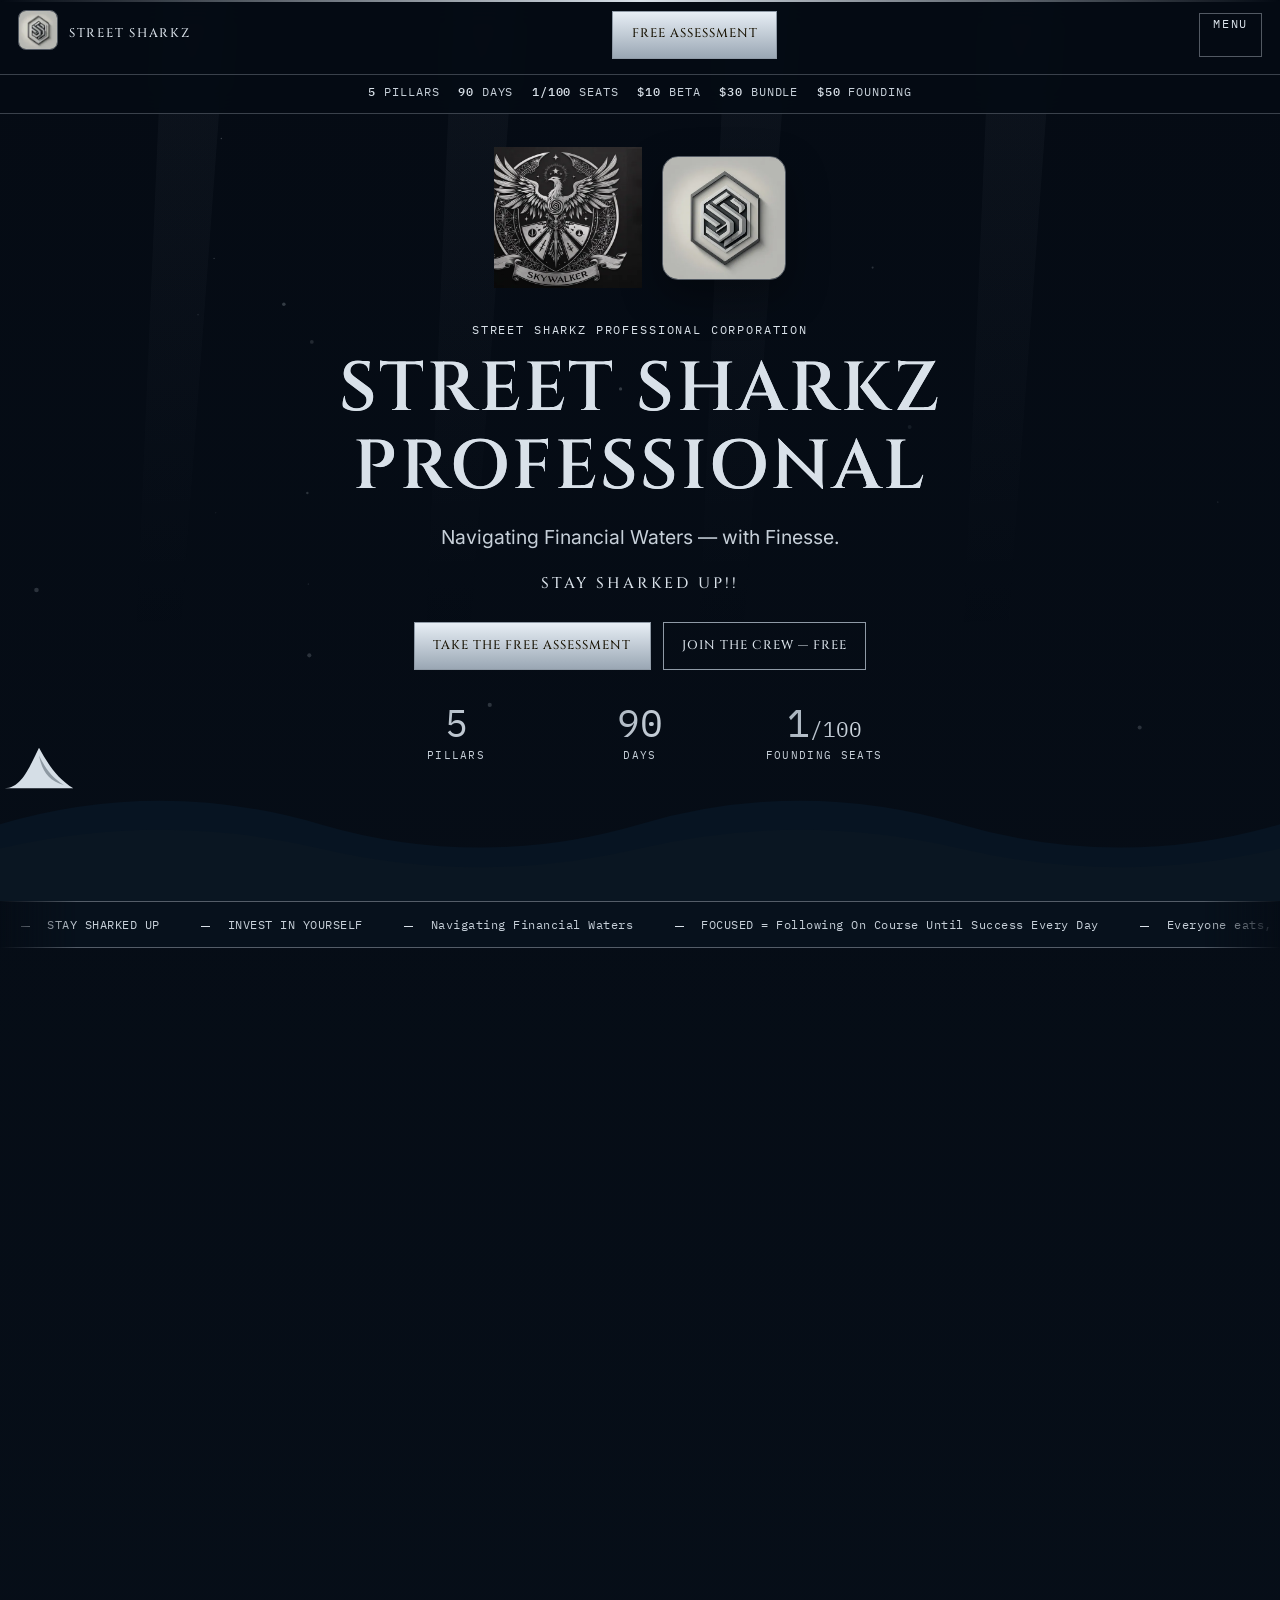
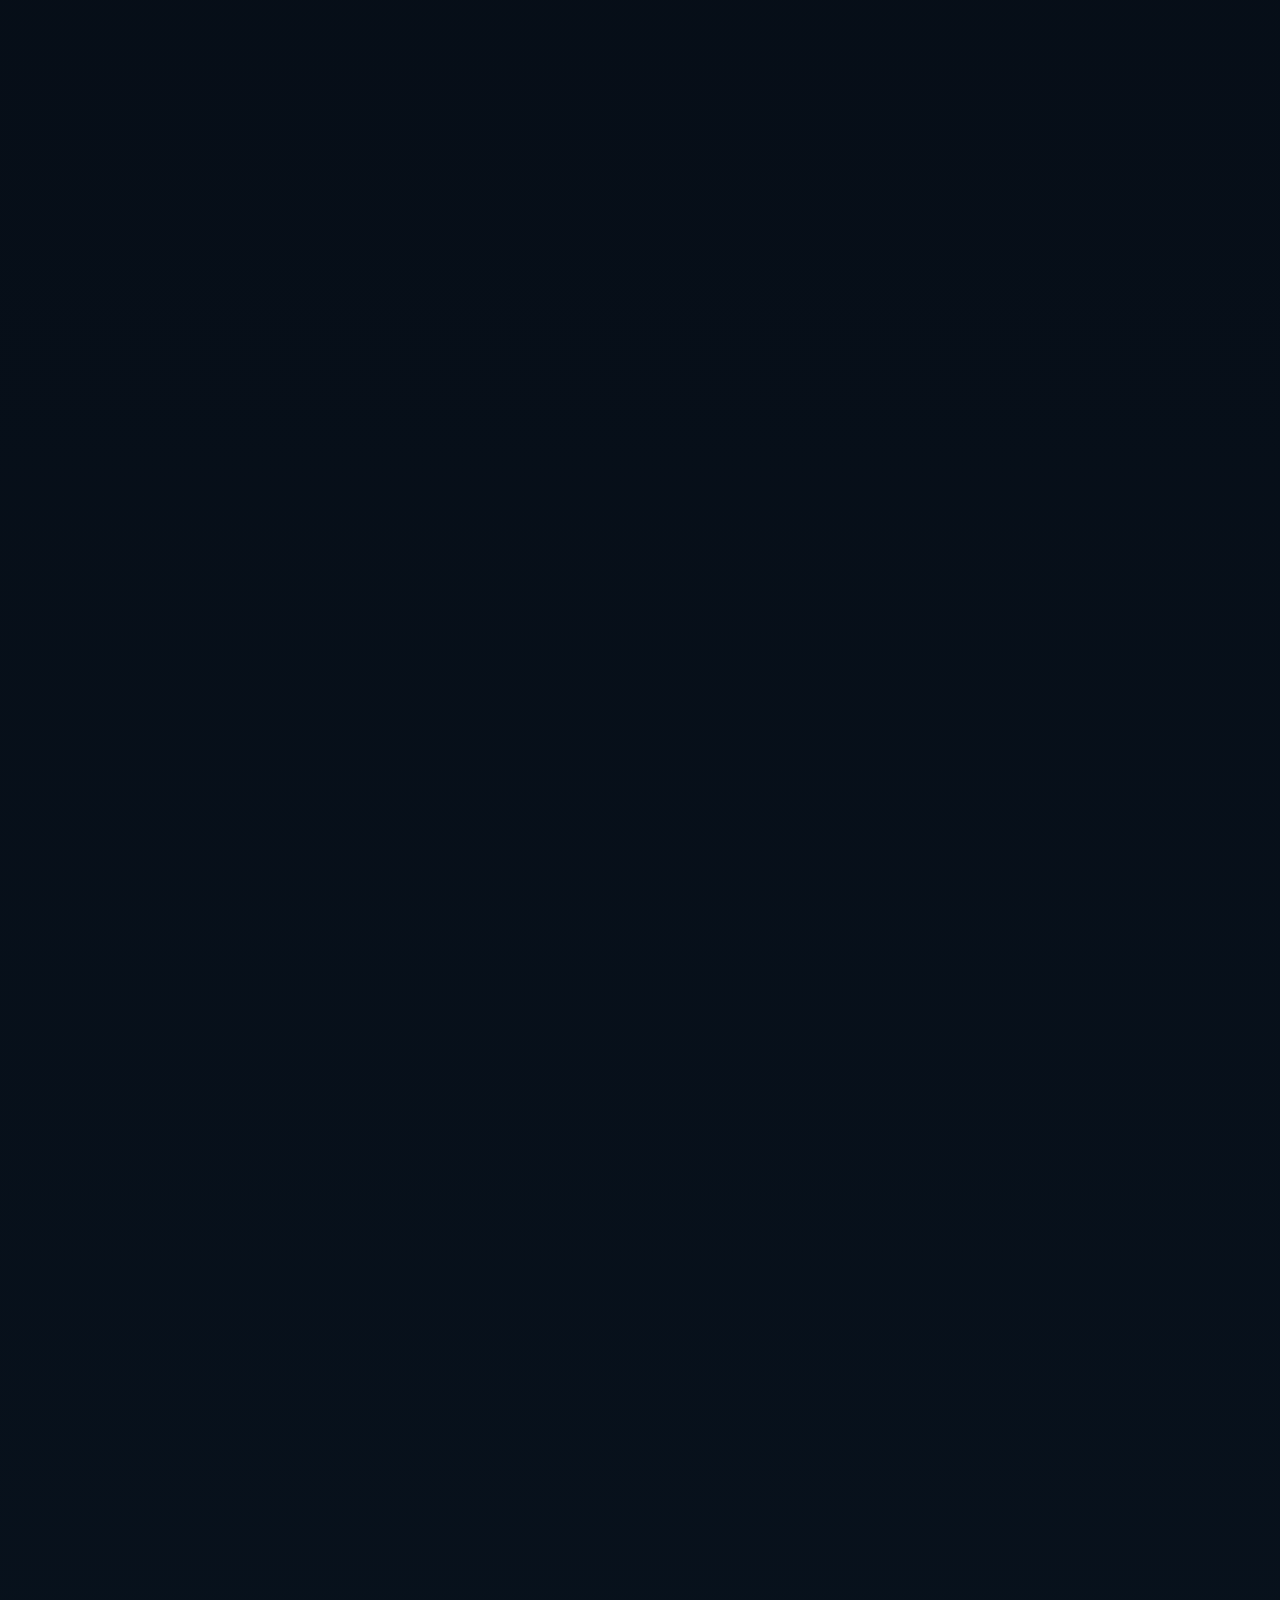
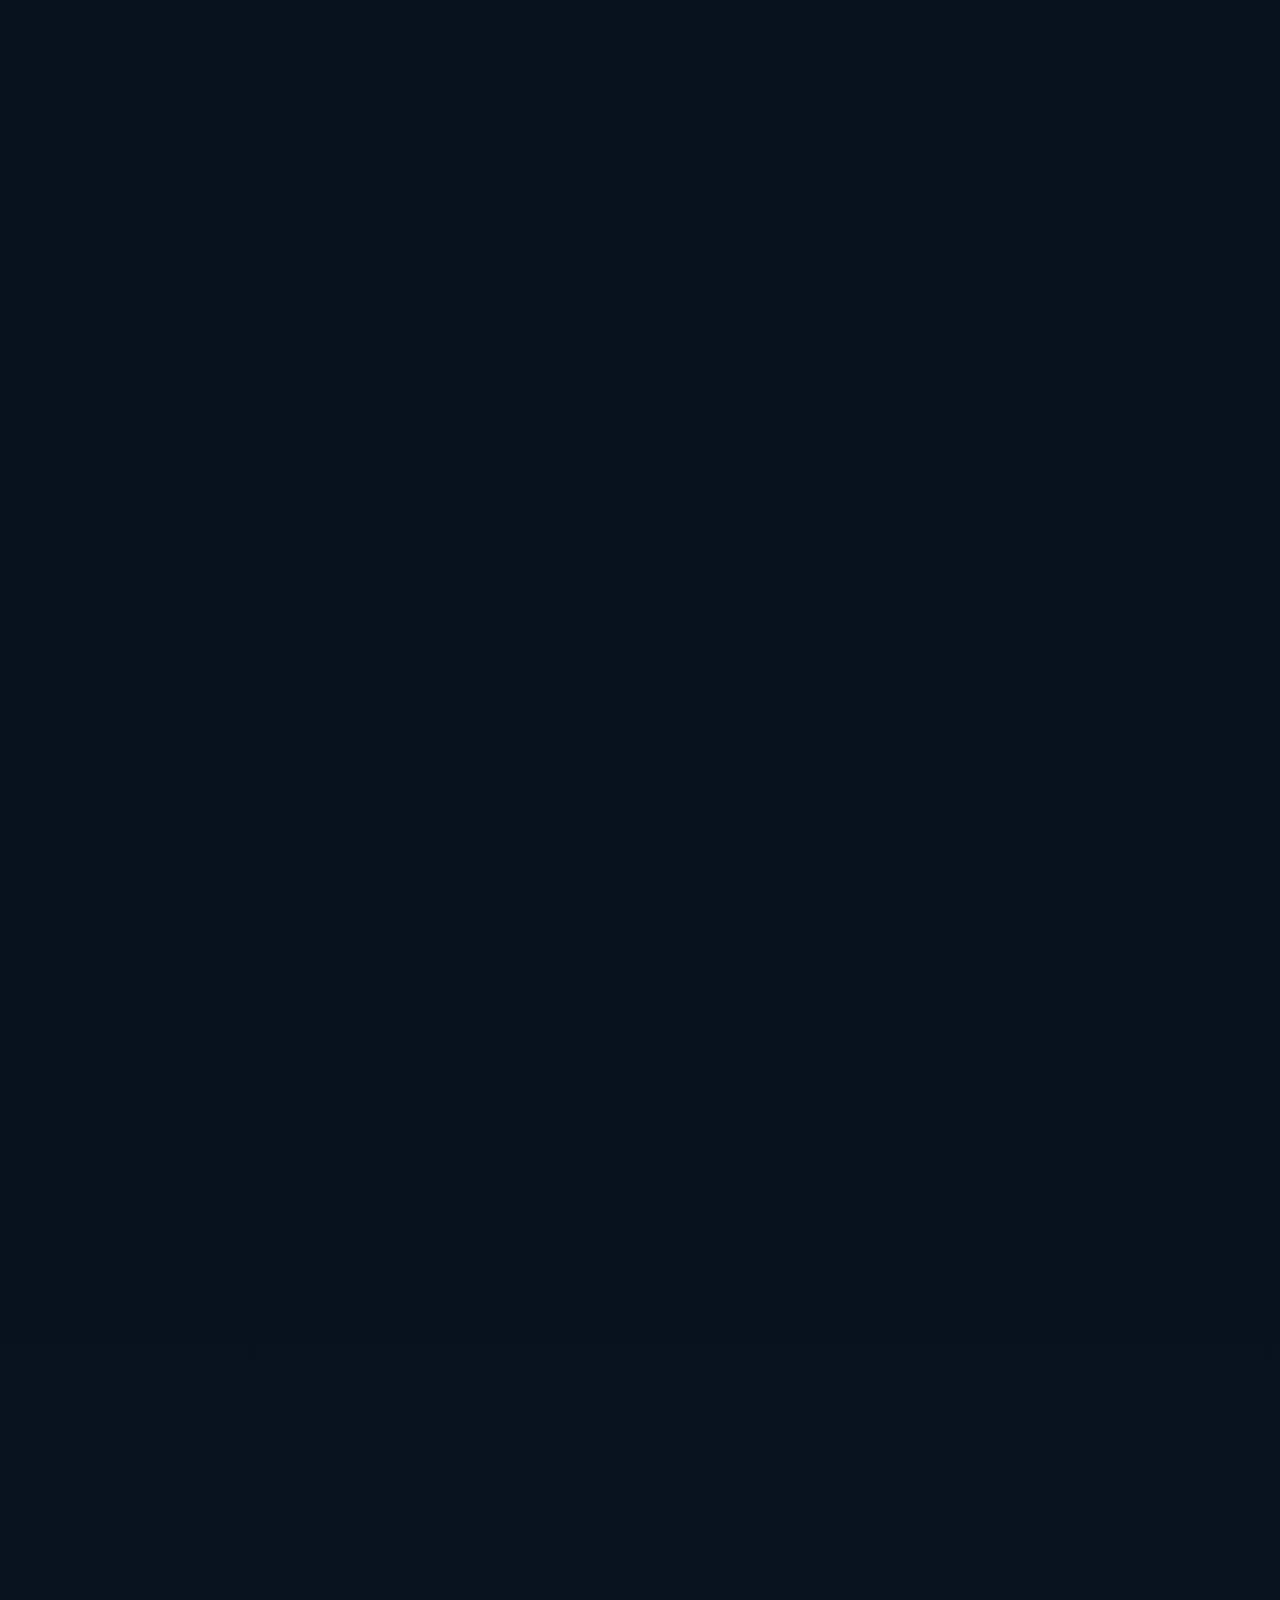
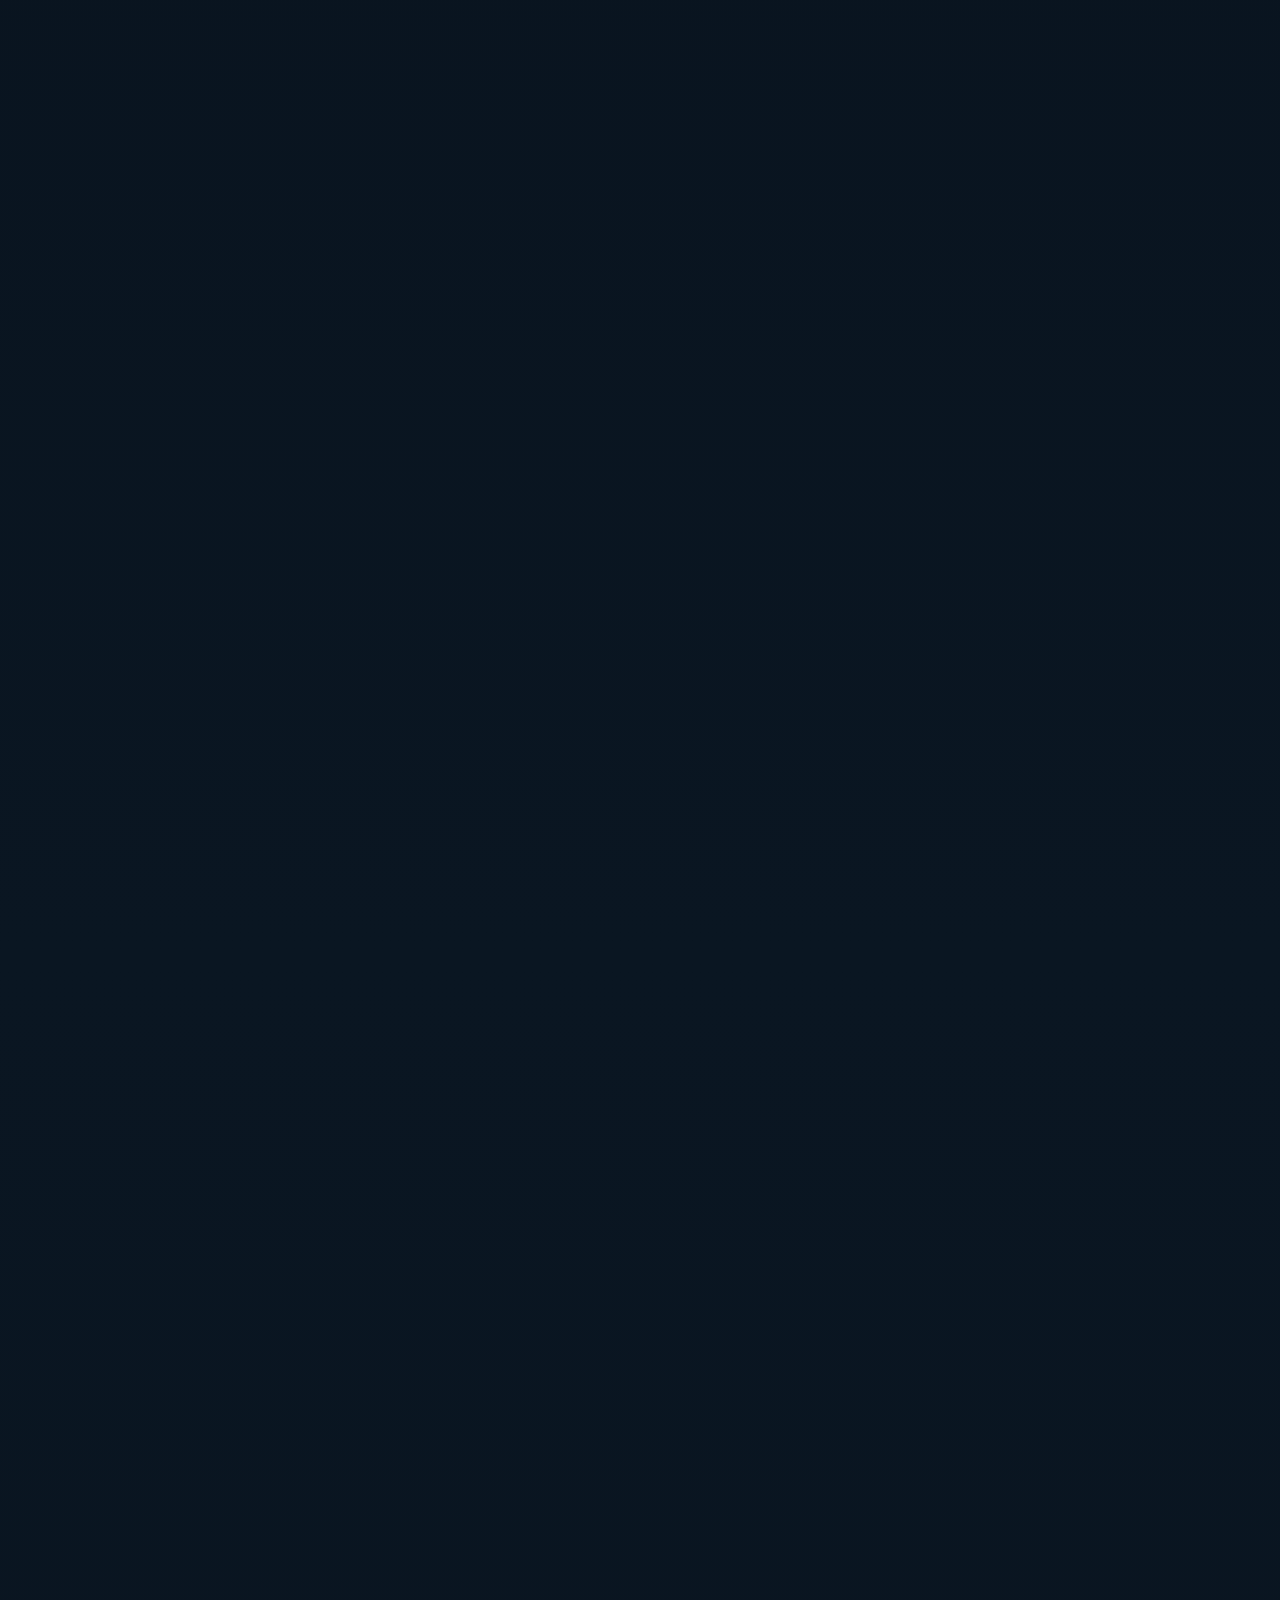
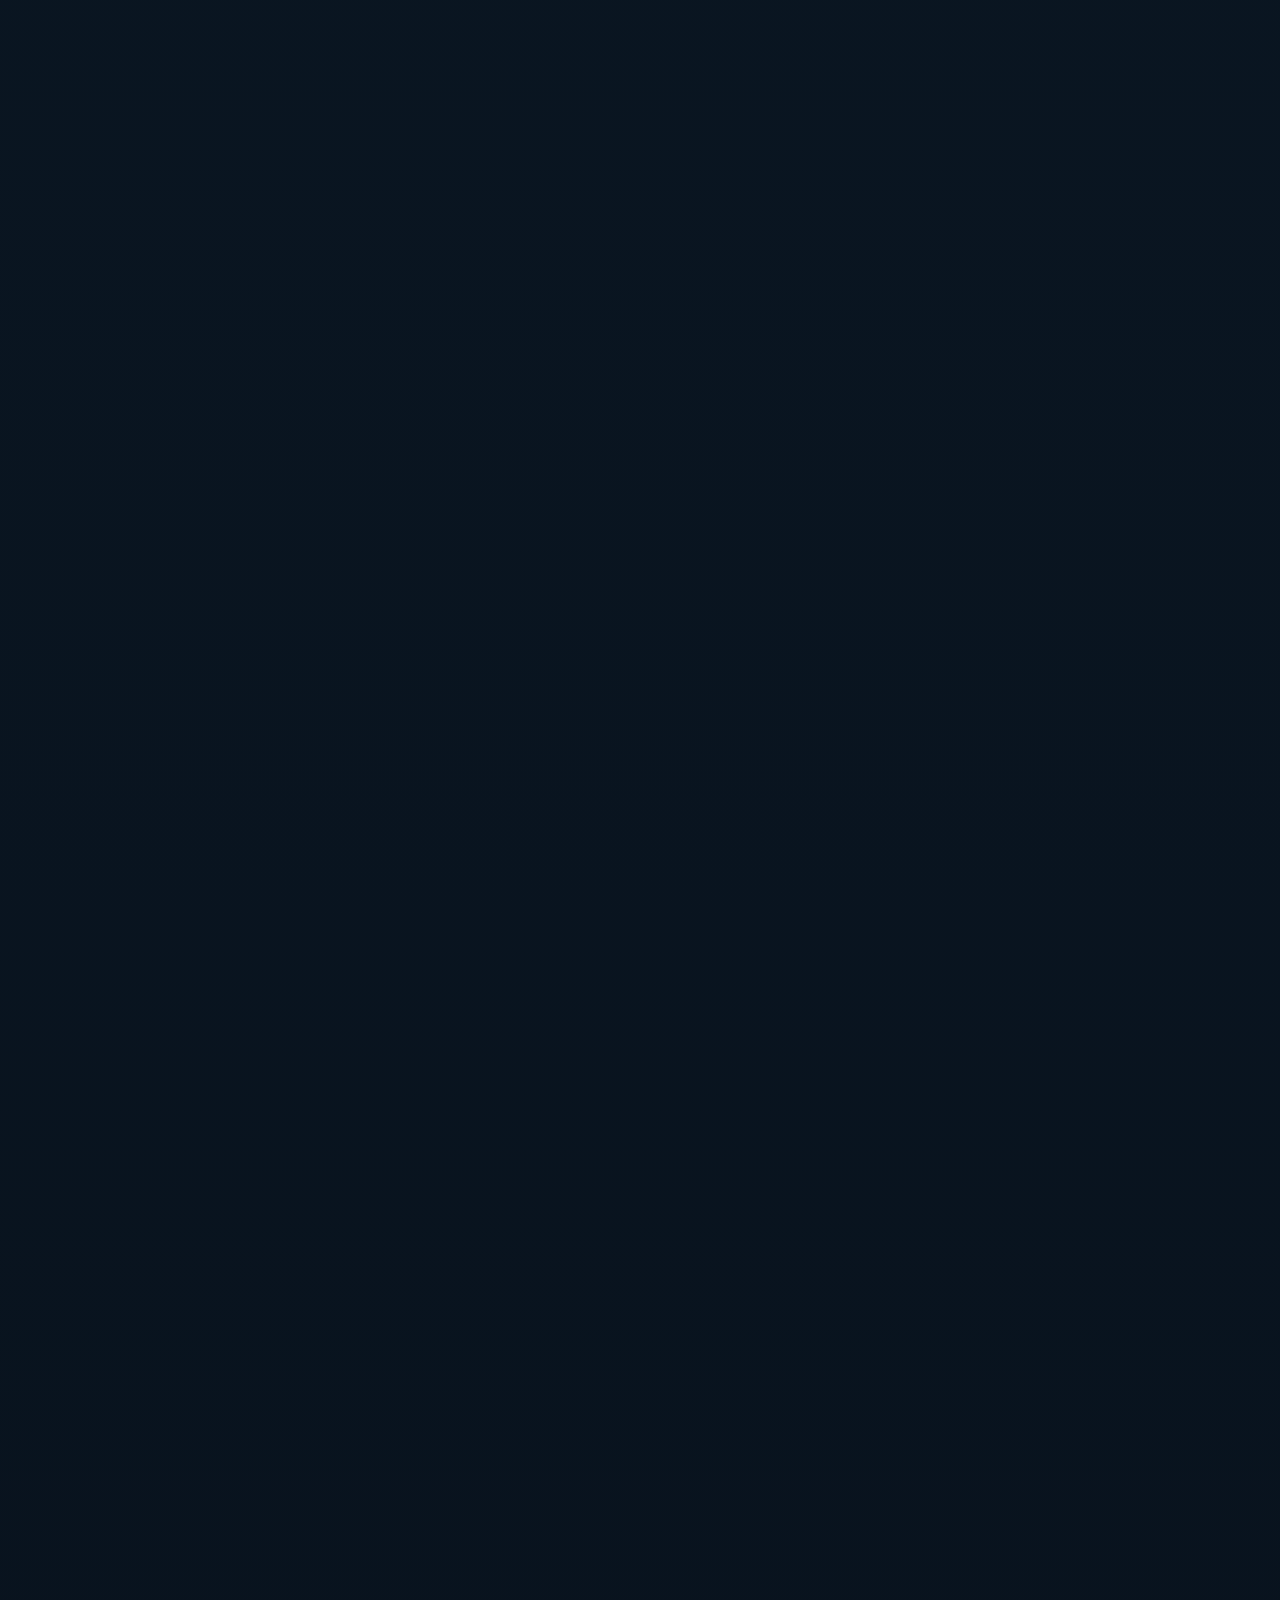
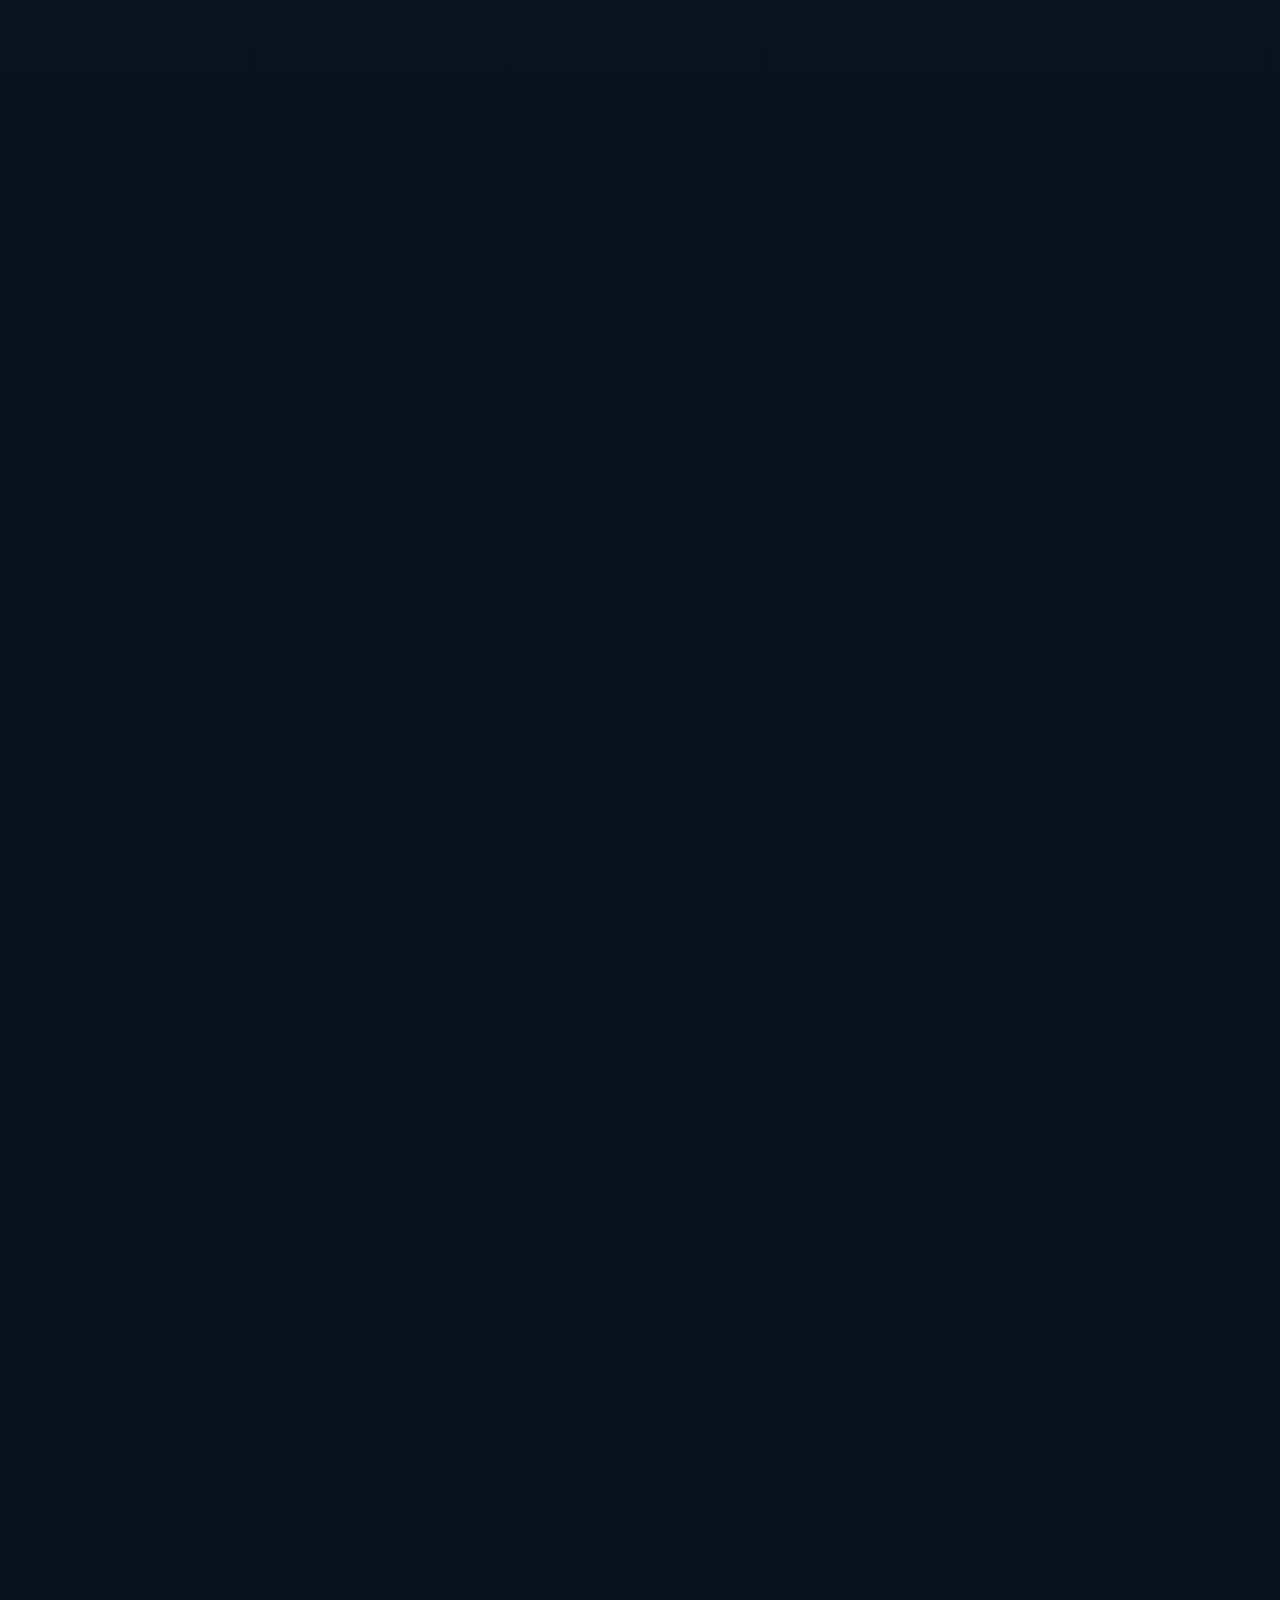
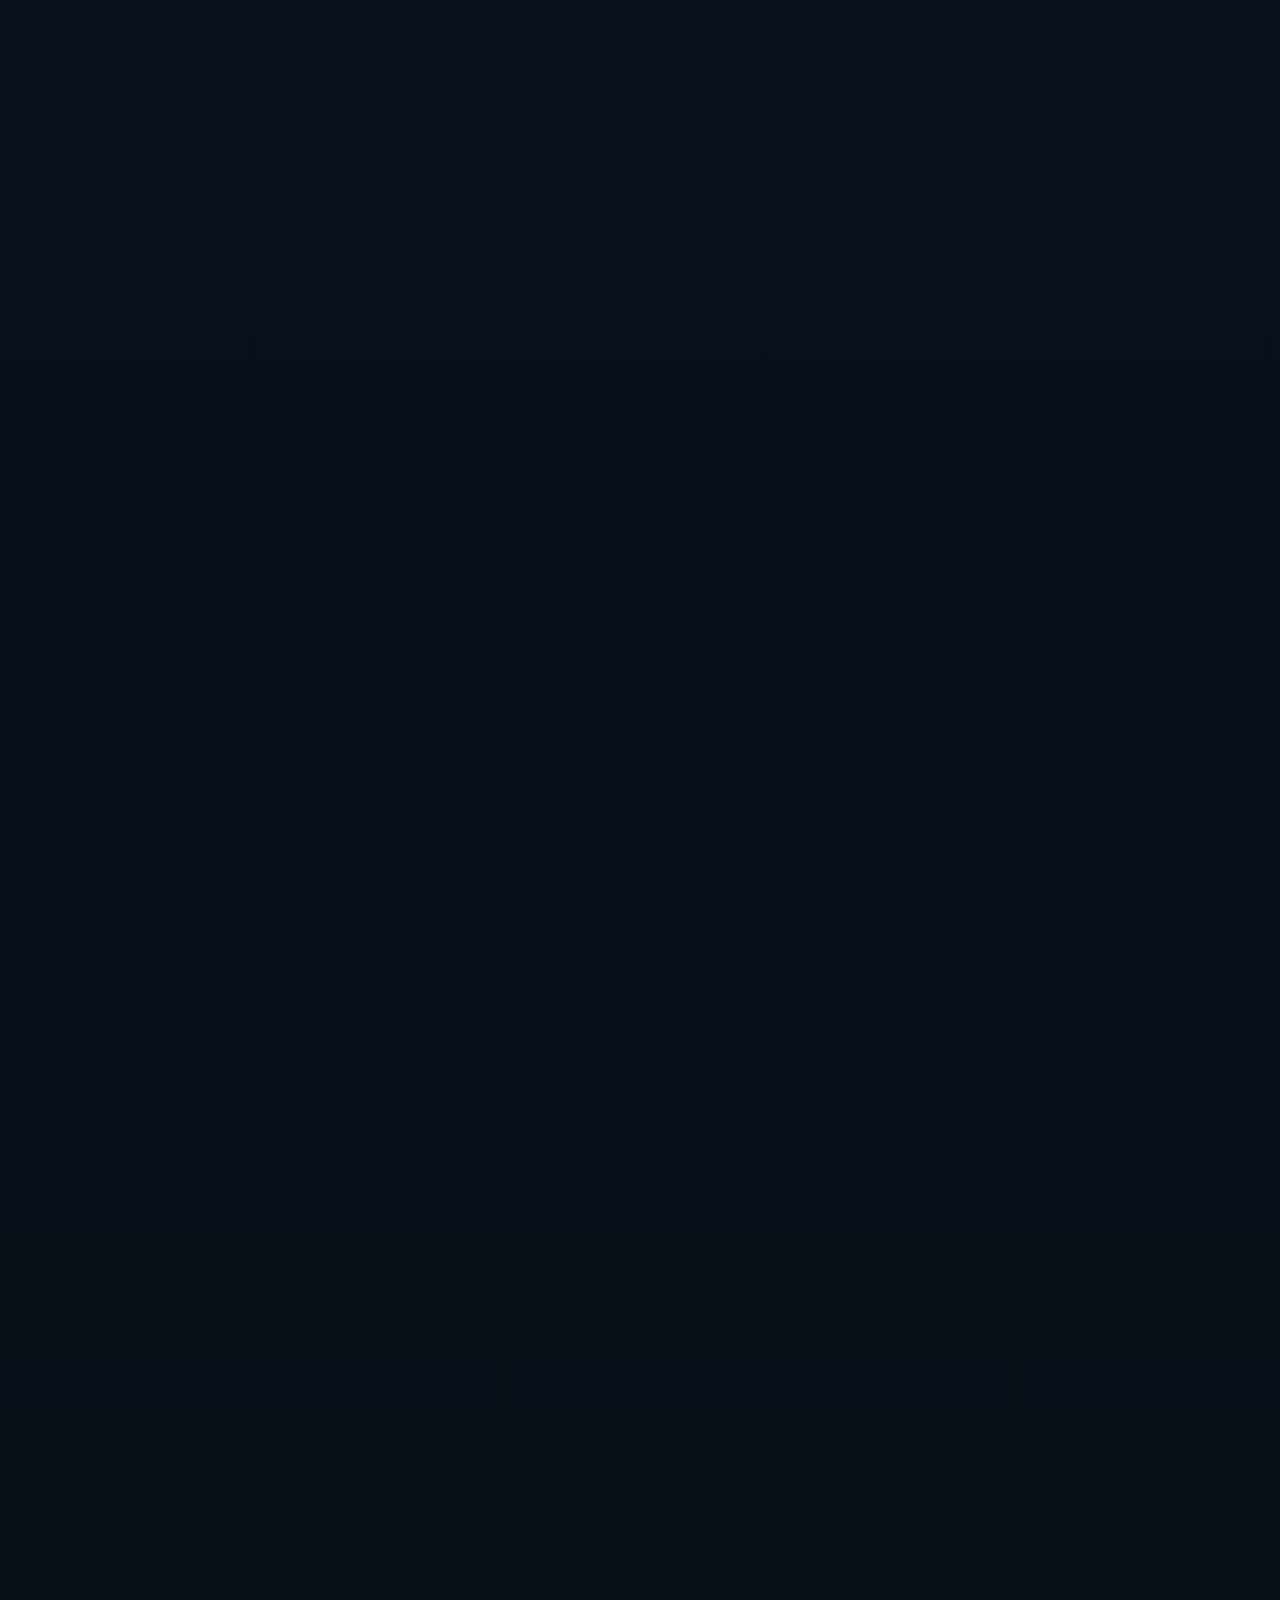
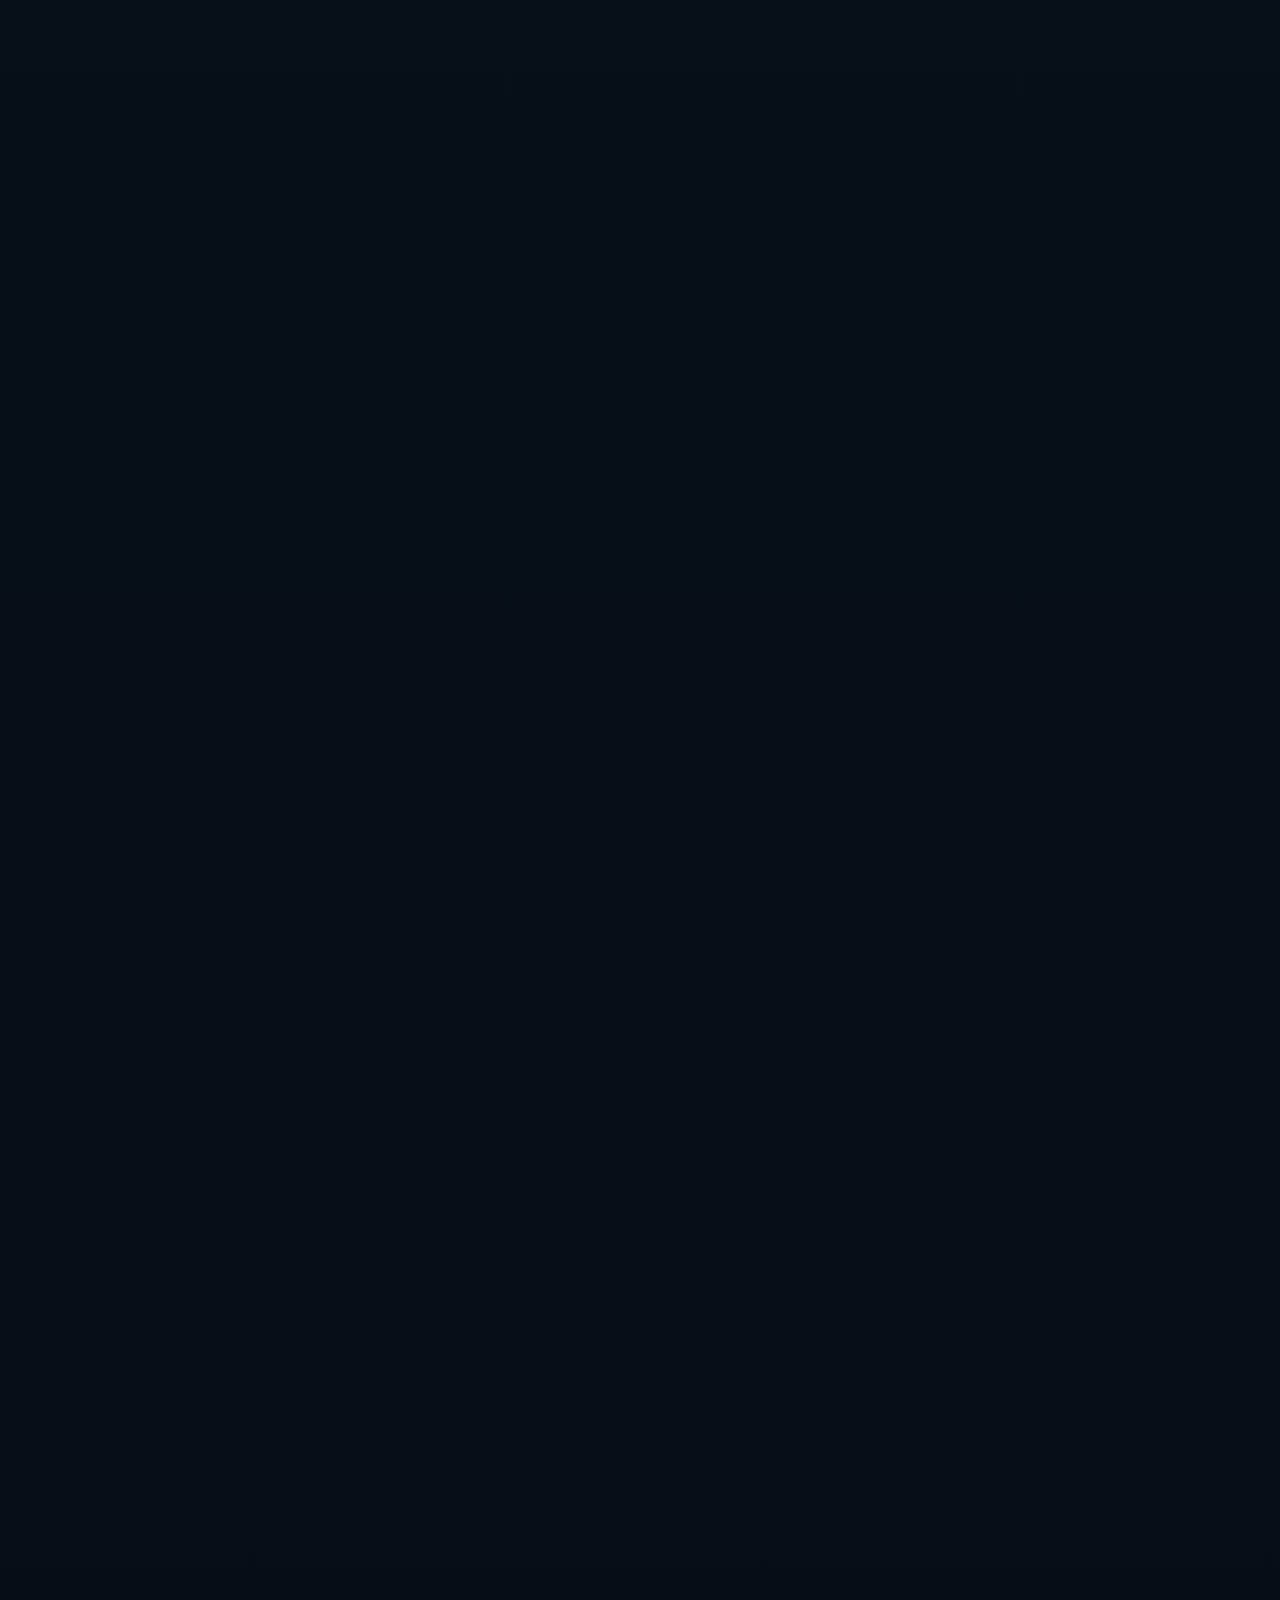
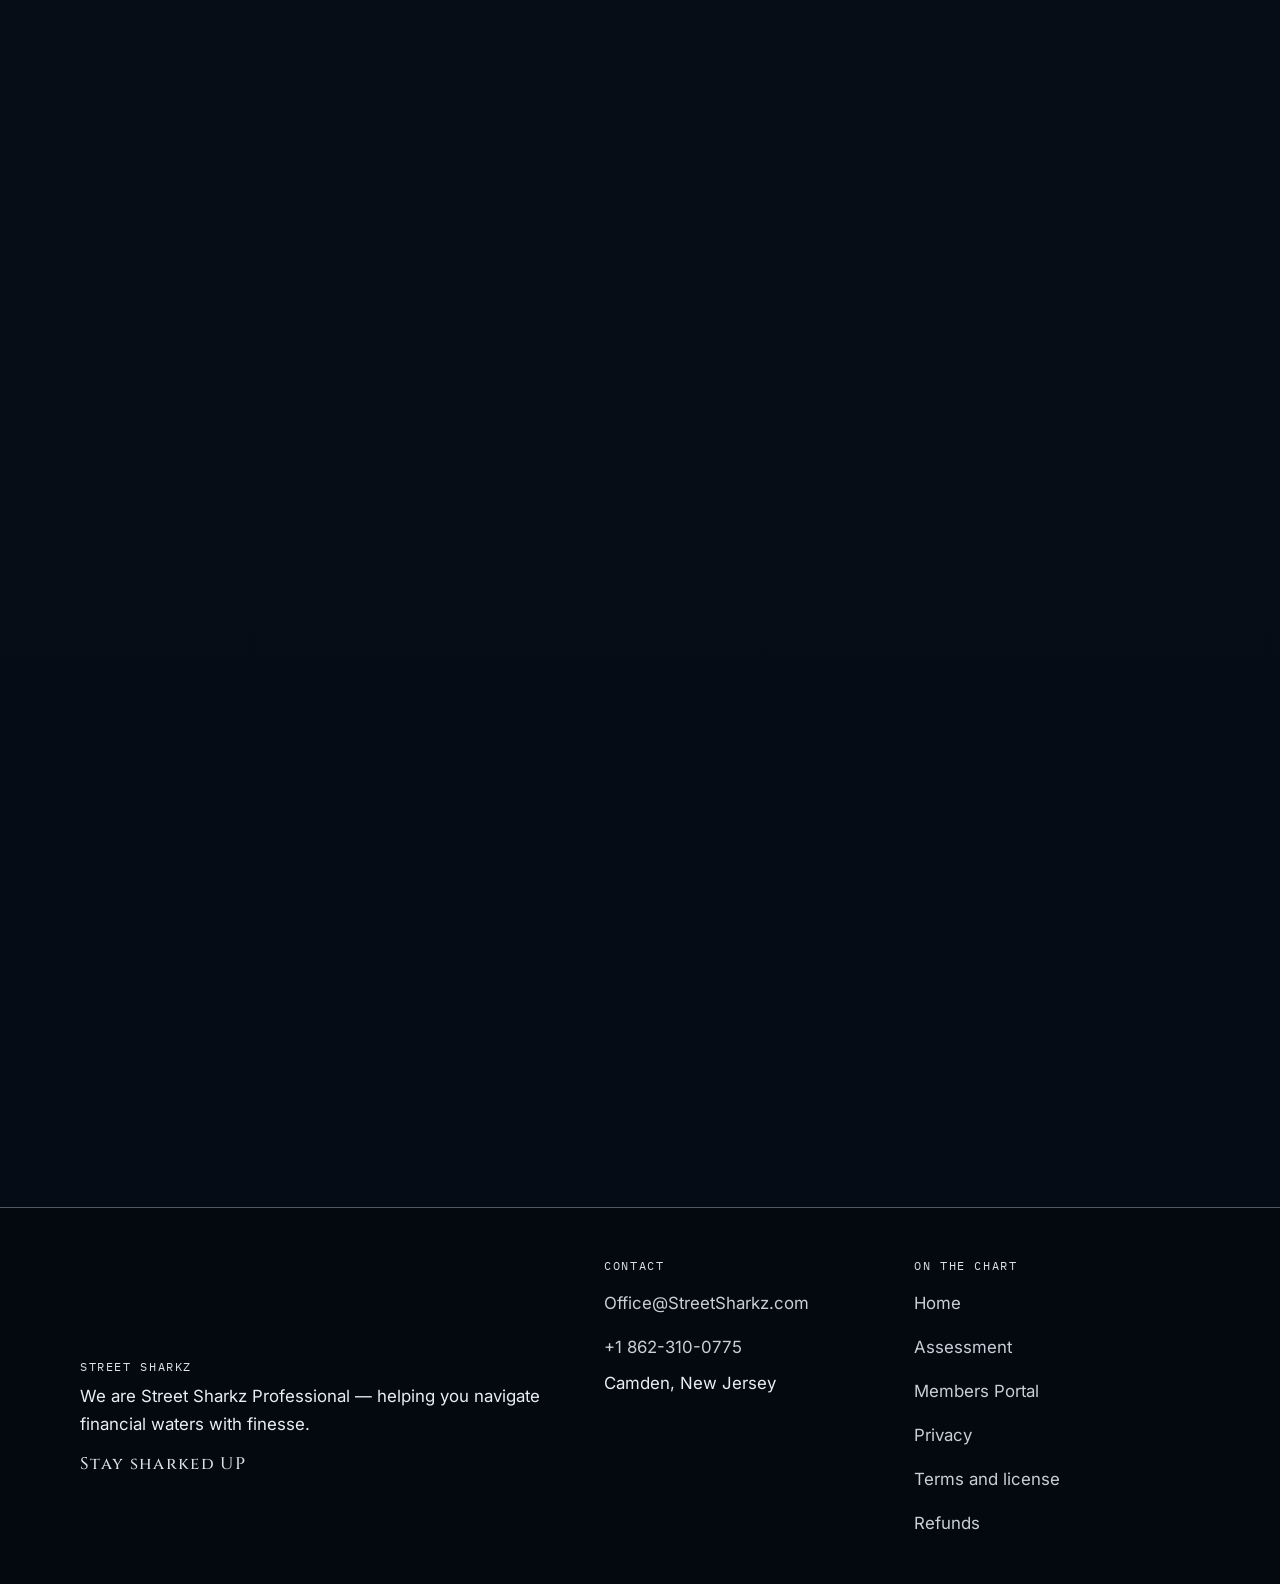
==== commit 124e1cb5: "Preview round 3 — Chalk Short on home page, Anchor press kit removed, full menu labels" ====
--- a/index.html
+++ b/index.html
@@ -39,7 +39,8 @@
       <a href="peak-performance.html">Peak</a>
       <a href="sharkonomicz.html">Sharkonomicz</a>
       <a href="book.html">Book</a>
-      <a href="pirate-radio.html">Radio</a>
+      <a href="pirate-radio.html">Pirate Radio</a>
+      <a href="anchor-and-arc.html">Anchor &amp; Arc</a>
       <a href="captain.html">Captain</a>
       <a class="btn btn-solid nav-portal" href="portal.html">Portal</a>
     </nav>
@@ -469,6 +470,11 @@
           <li>Friday · 7 PM ET</li>
         </ul>
         <p><a class="btn btn-ghost" href="https://www.youtube.com/@PirateRadio-Global" target="_blank" rel="noopener noreferrer">Open Pirate Radio<span class="sr-only"> (opens in a new tab)</span></a></p>
+        <article class="pillar" style="margin-top:1.5rem;">
+          <header><h3>Chalk on your favorite president</h3><span class="idx">Short</span></header>
+          <p>Chalk-Trophies takes the mic in this Pirate Radio short &mdash; a word about your favorite president. Same actions, different label. Run the Actions Check.</p>
+          <p class="cta-row"><a class="btn btn-solid" href="https://www.facebook.com/reel/29337450232516151/" target="_blank" rel="noopener noreferrer">Watch the Short<span class="sr-only"> (opens in a new tab)</span></a></p>
+        </article>
       </div>
     </section>
 
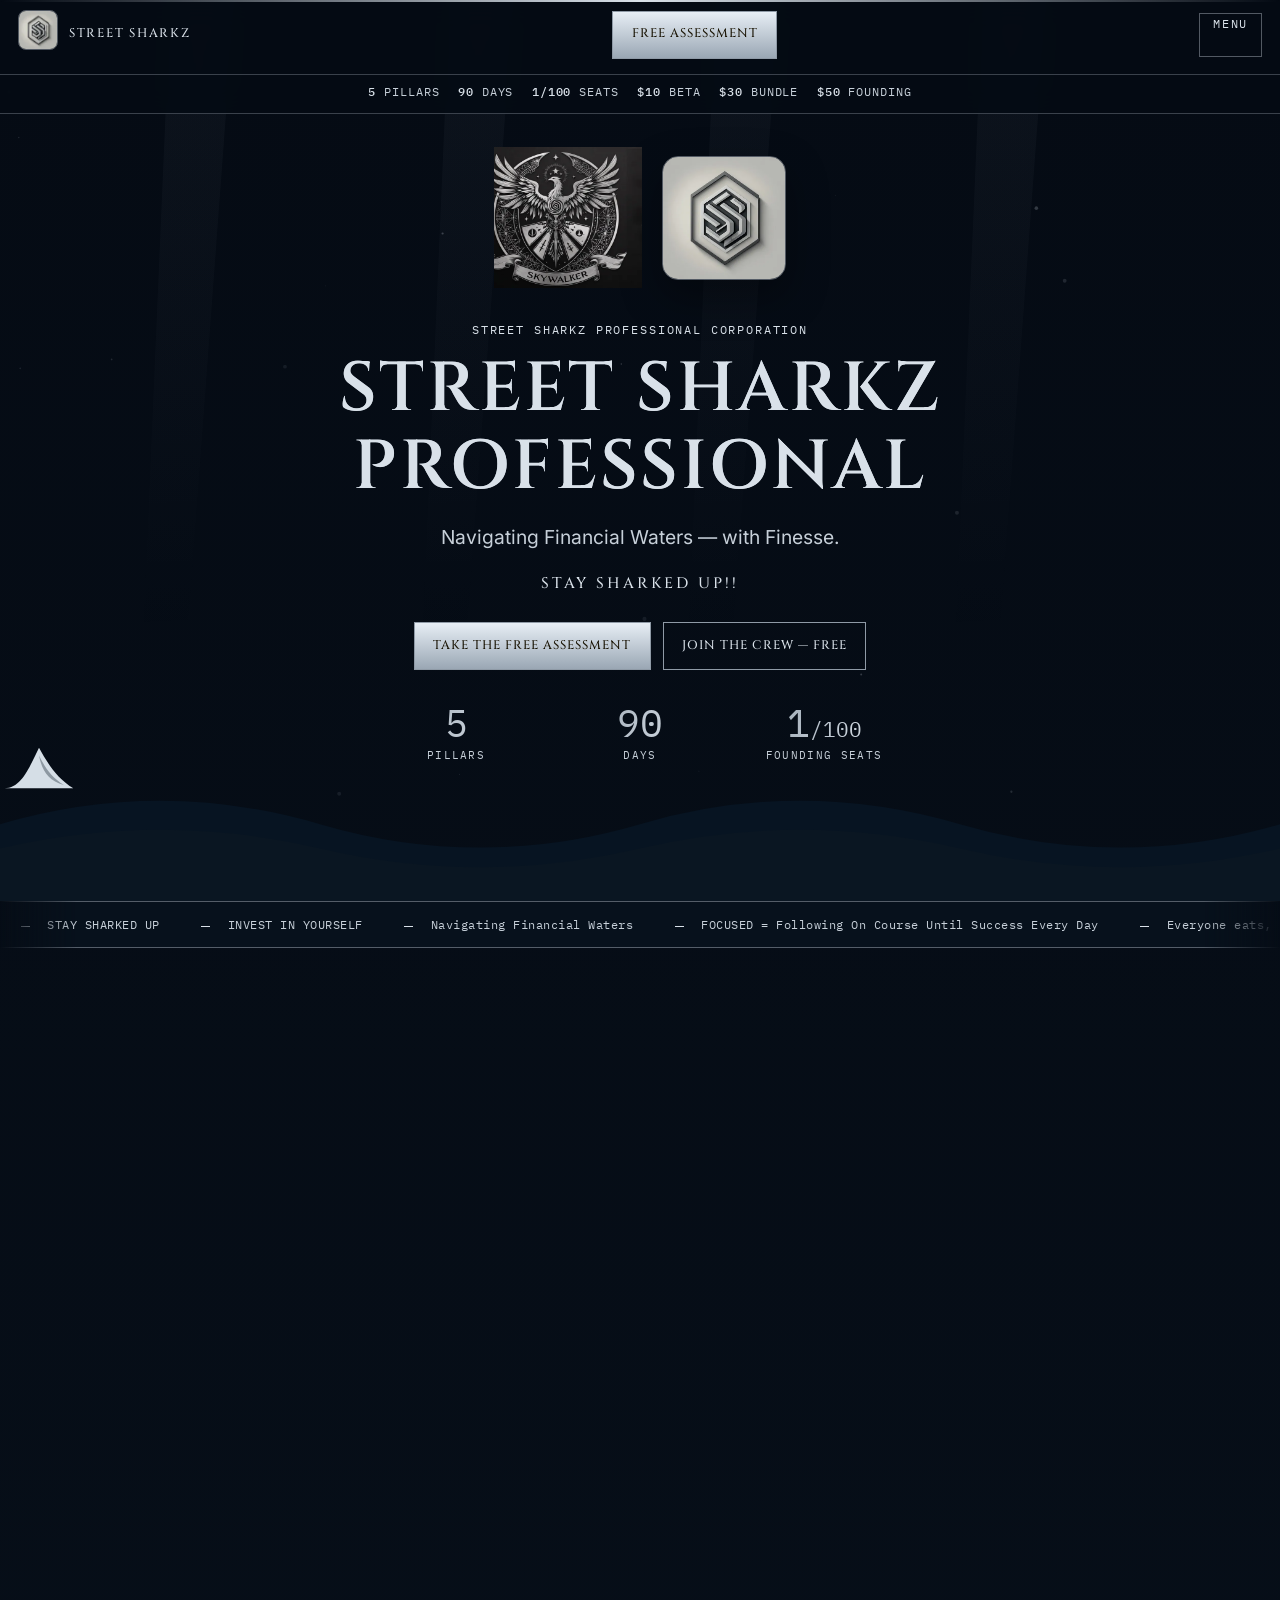
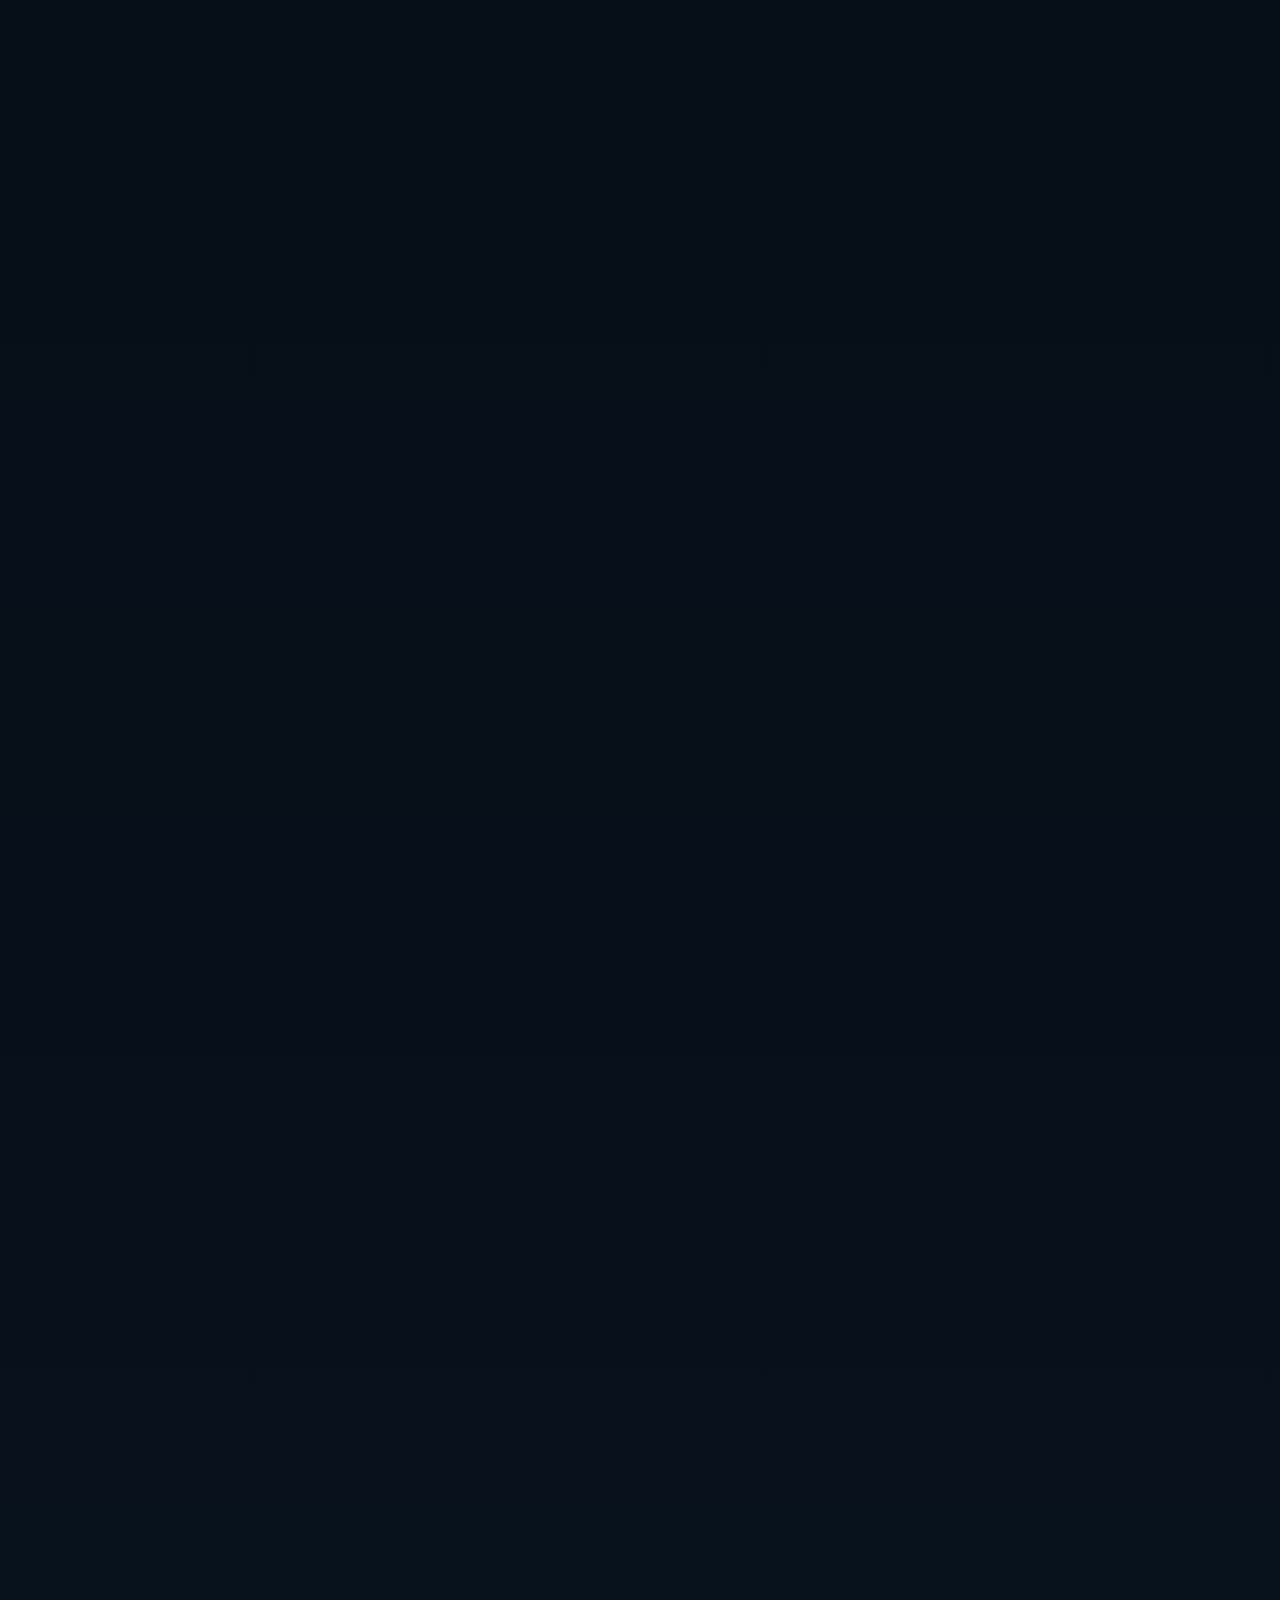
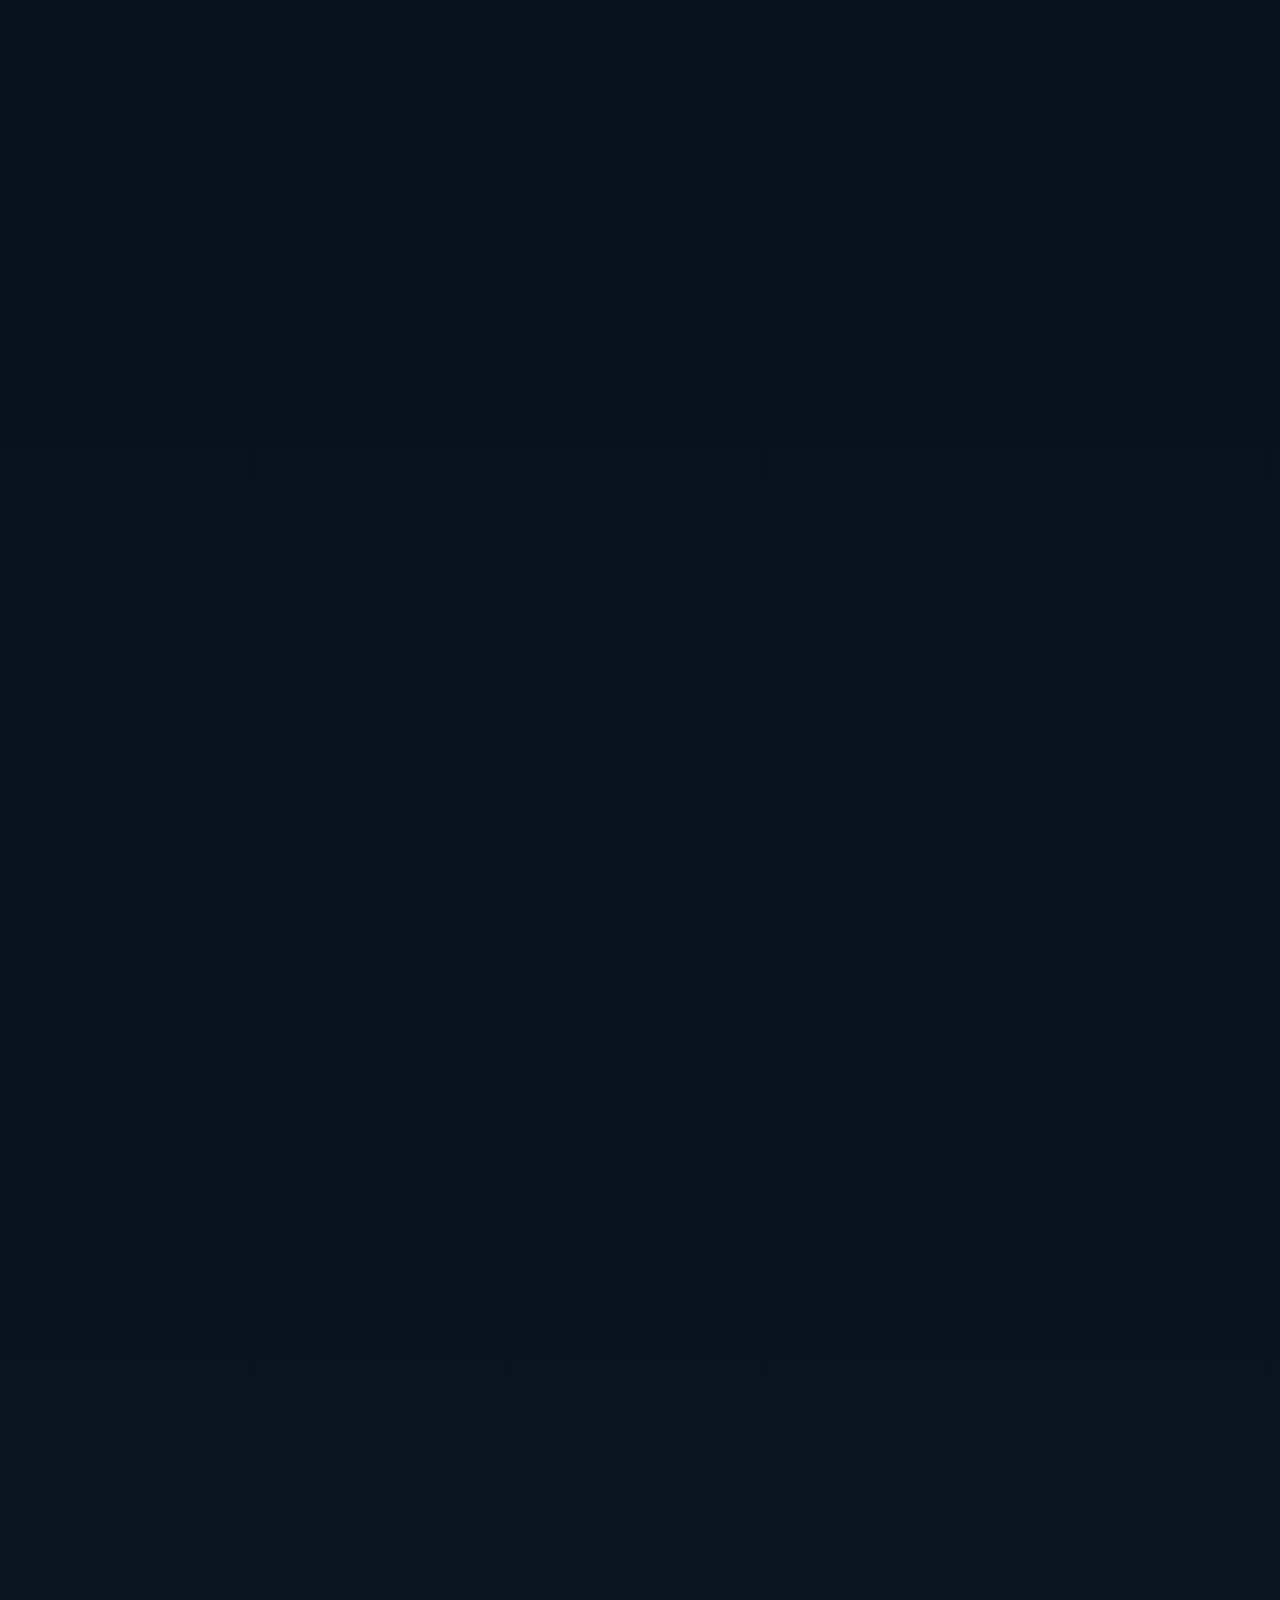
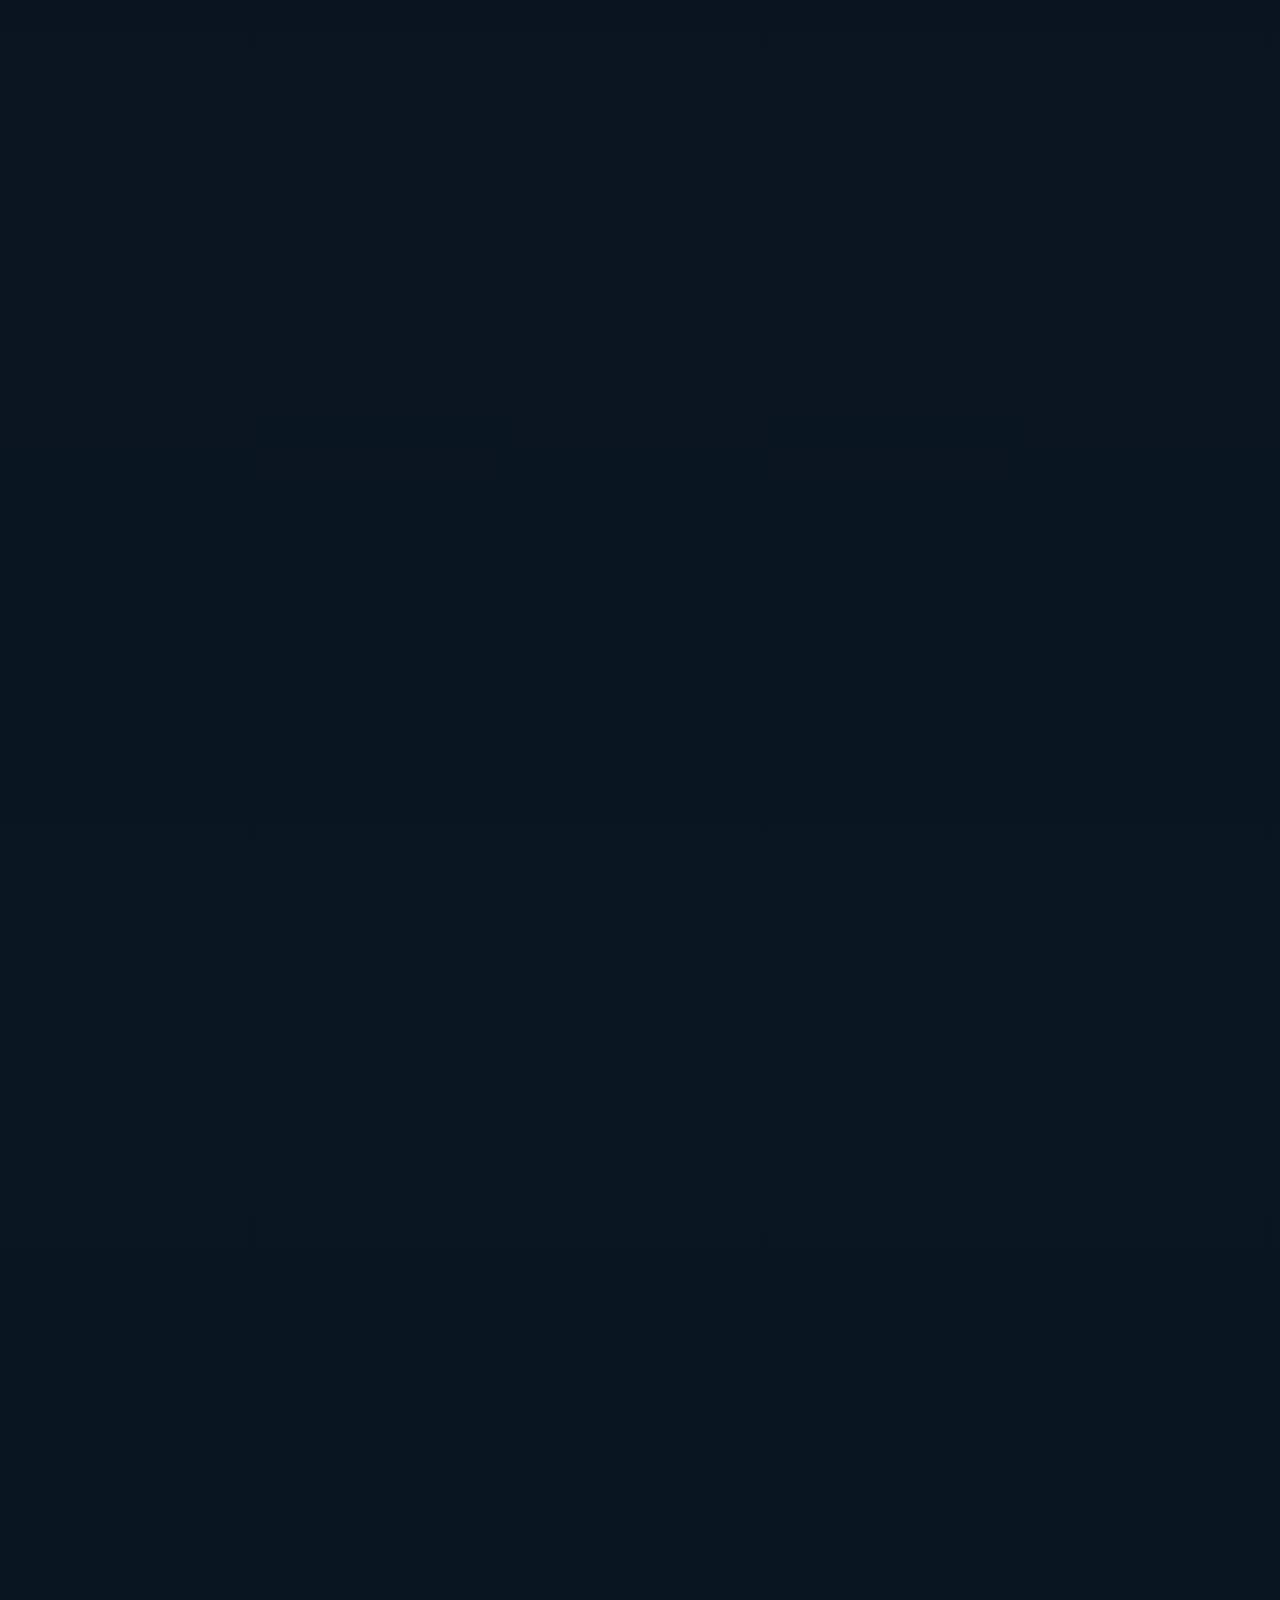
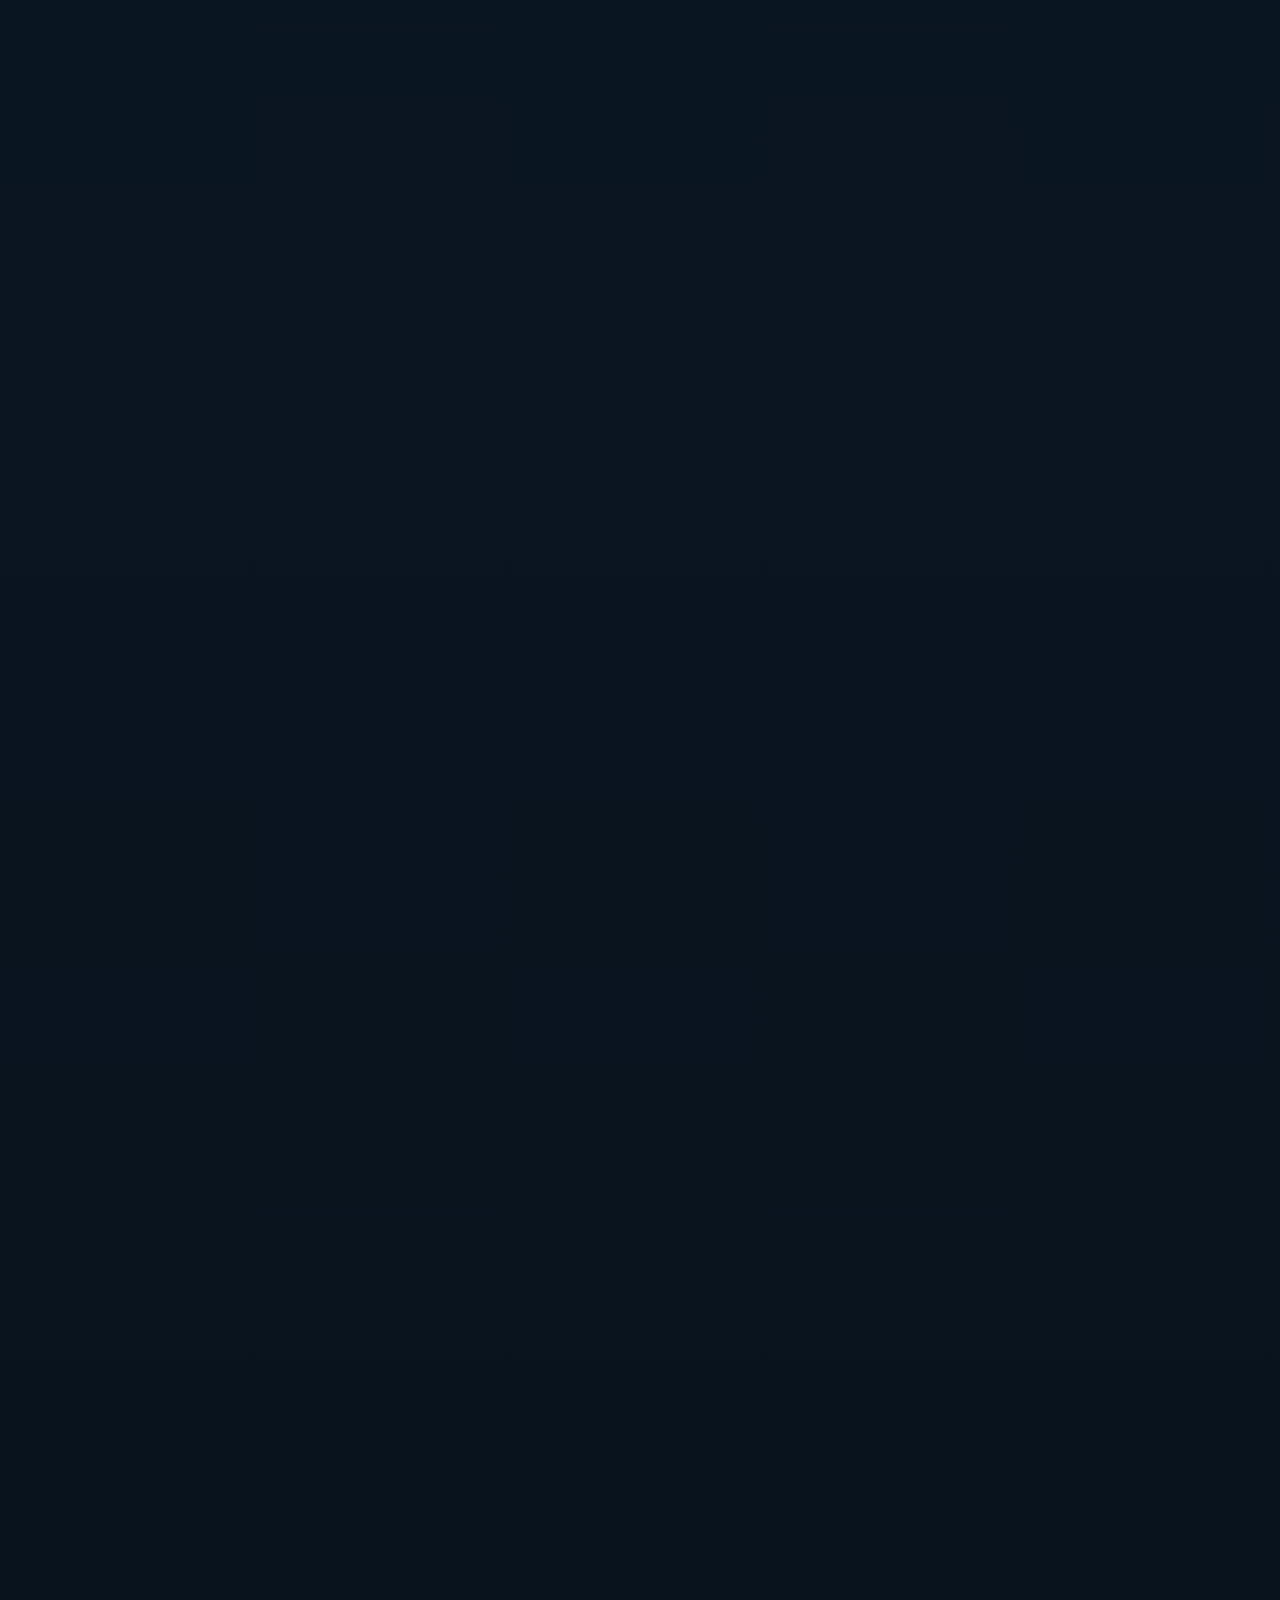
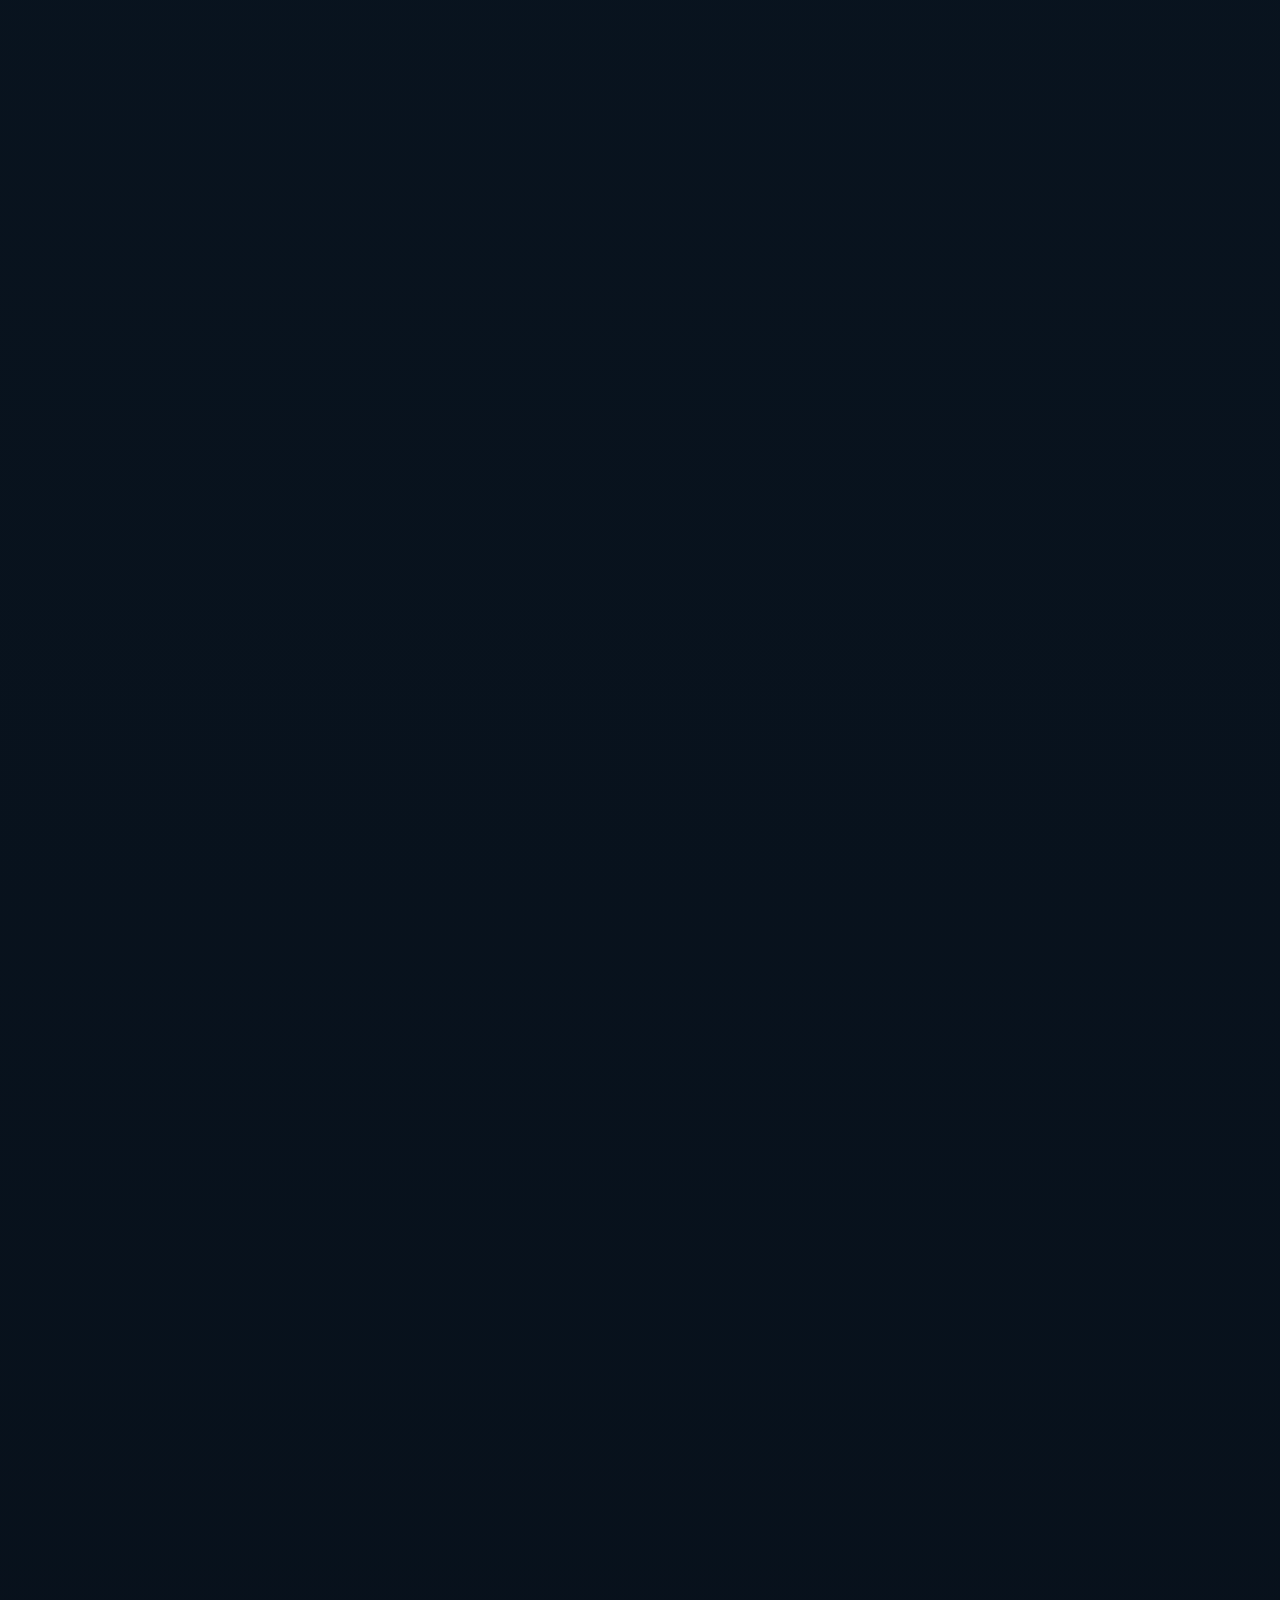
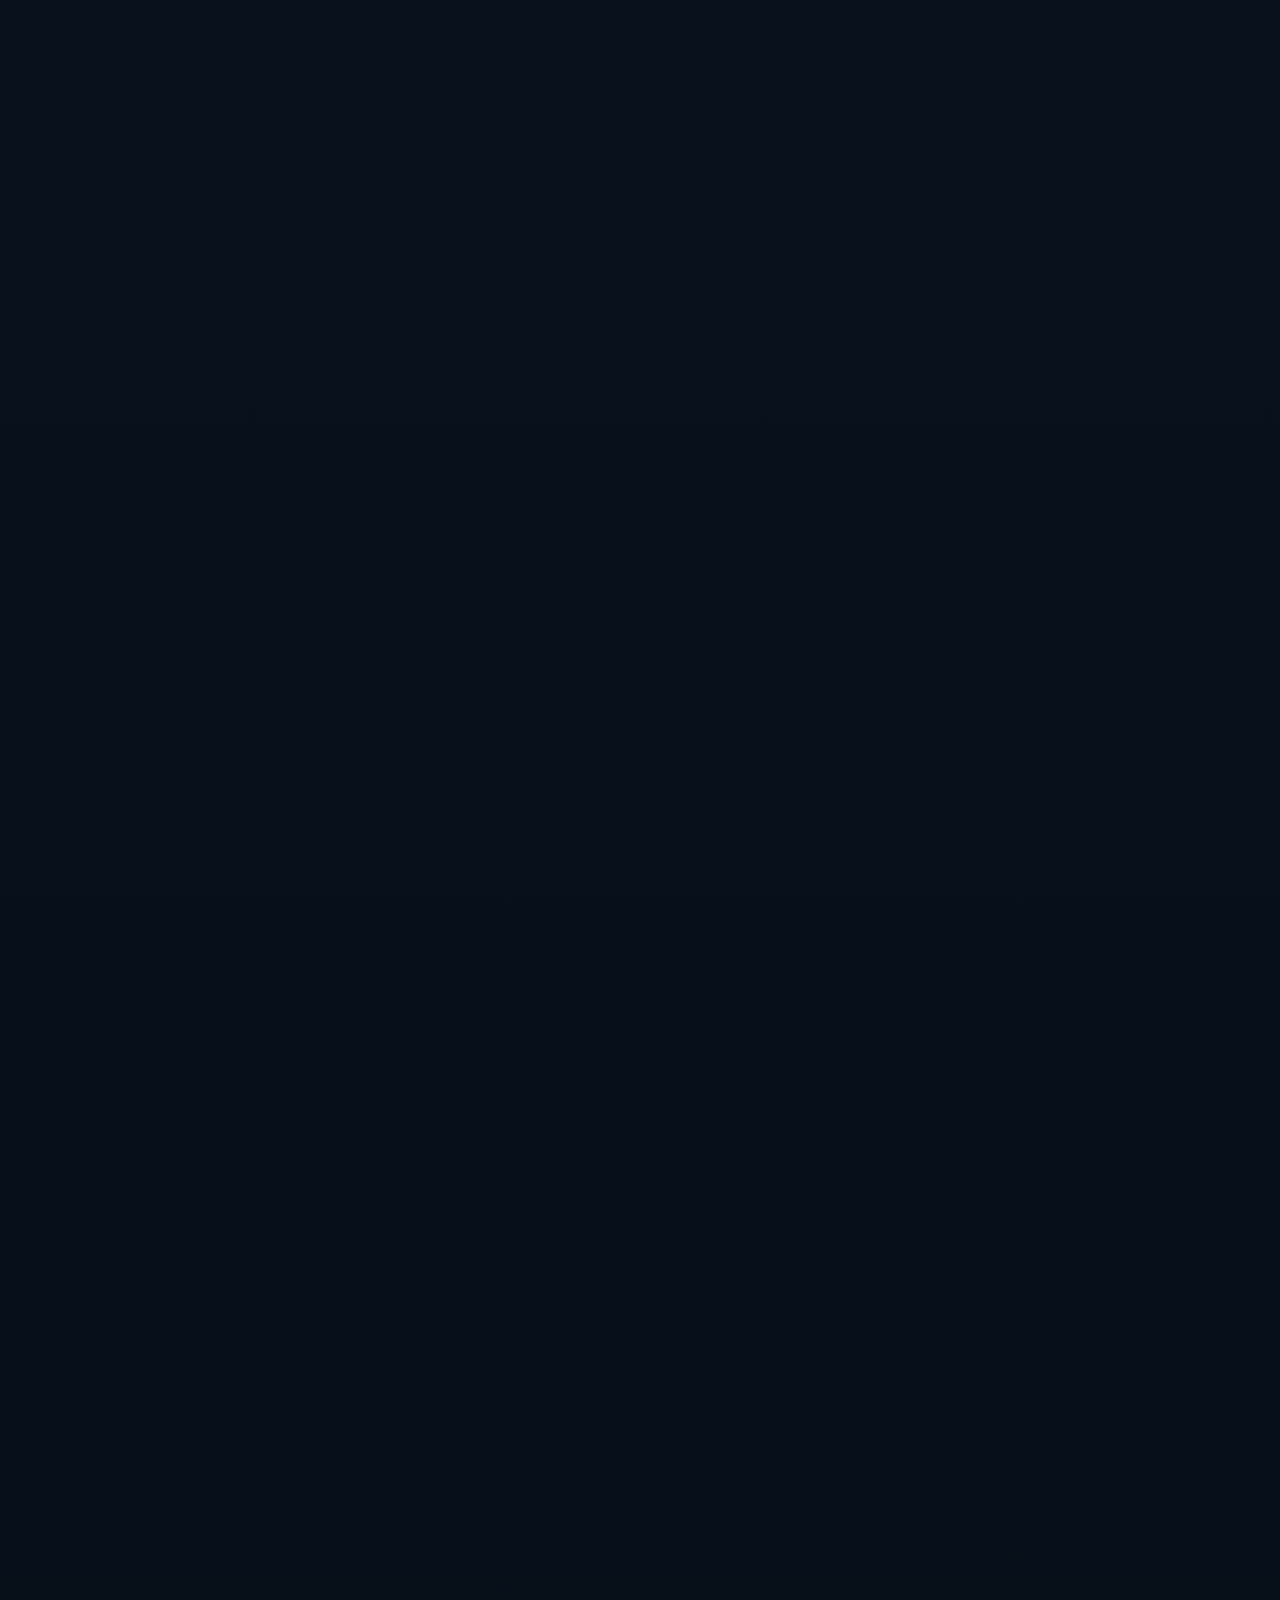
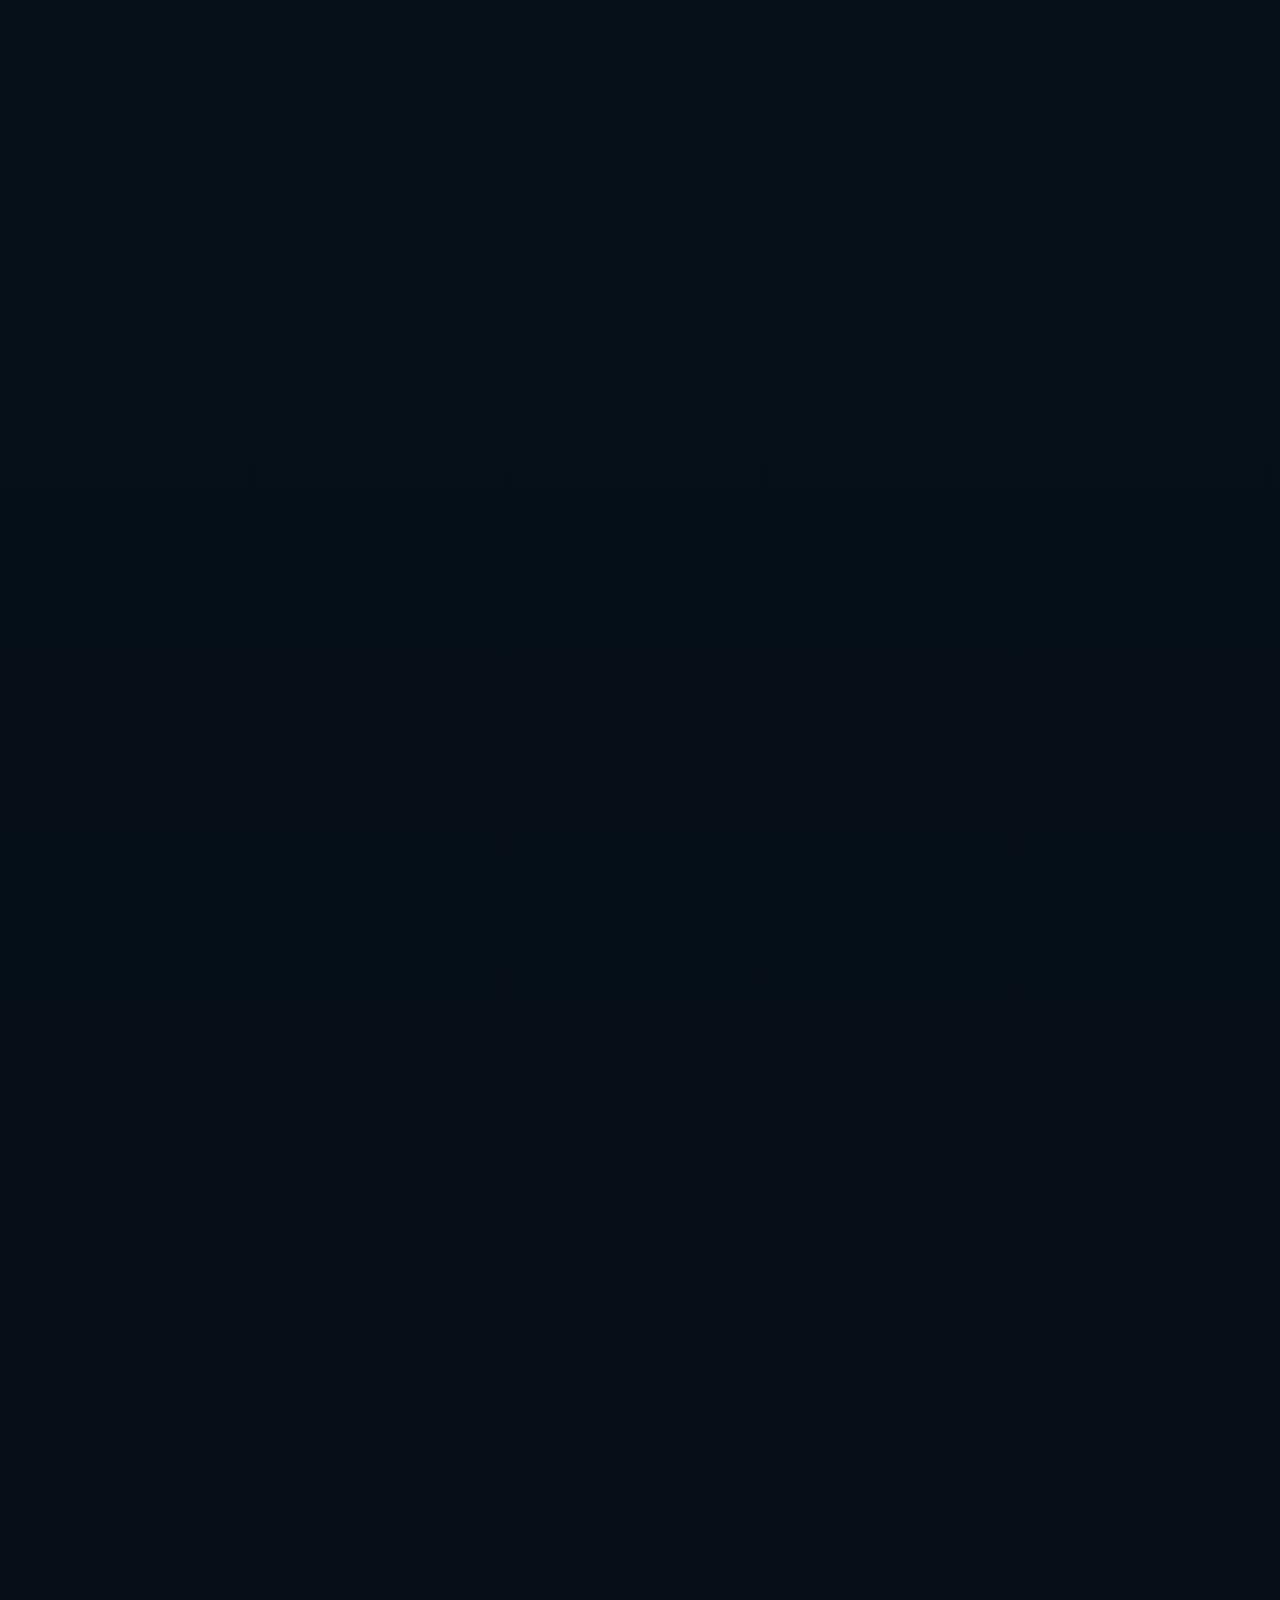
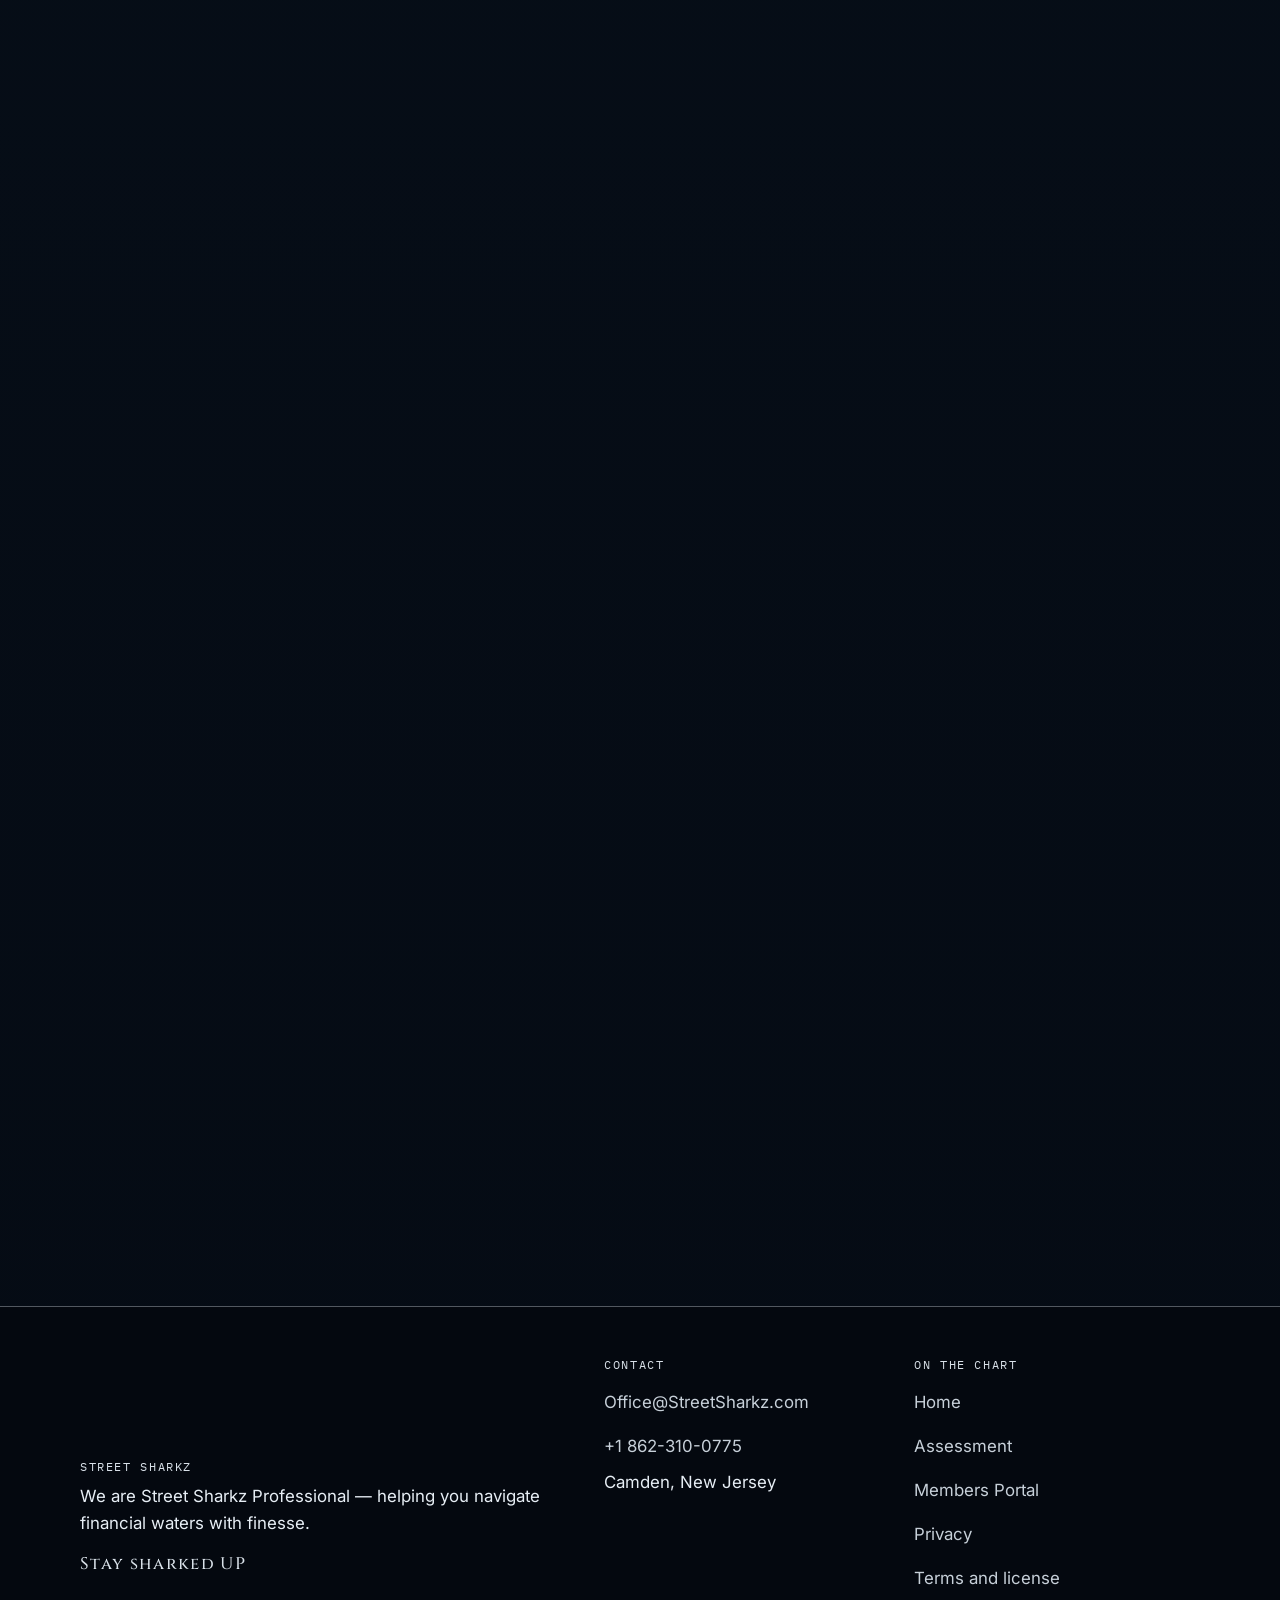
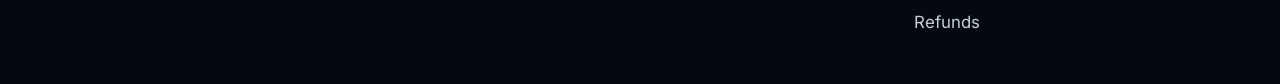
==== commit 8902e4c6: "Preview round 4 — Chalk Short plays on-site (pages)" ====
--- a/index.html
+++ b/index.html
@@ -473,7 +473,10 @@
         <article class="pillar" style="margin-top:1.5rem;">
           <header><h3>Chalk on your favorite president</h3><span class="idx">Short</span></header>
           <p>Chalk-Trophies takes the mic in this Pirate Radio short &mdash; a word about your favorite president. Same actions, different label. Run the Actions Check.</p>
-          <p class="cta-row"><a class="btn btn-solid" href="https://www.facebook.com/reel/29337450232516151/" target="_blank" rel="noopener noreferrer">Watch the Short<span class="sr-only"> (opens in a new tab)</span></a></p>
+          <video controls playsinline preload="metadata" poster="assets/video/chalk-favorite-president.jpg" style="width:100%;max-width:320px;aspect-ratio:9/16;height:auto;border-radius:14px;border:1px solid var(--line);display:block;margin-top:0.8rem;background:#000;">
+            <source src="assets/video/chalk-favorite-president.mp4" type="video/mp4">
+            <track kind="captions" src="assets/video/chalk-favorite-president.vtt" srclang="en" label="English">
+          </video>
         </article>
       </div>
     </section>
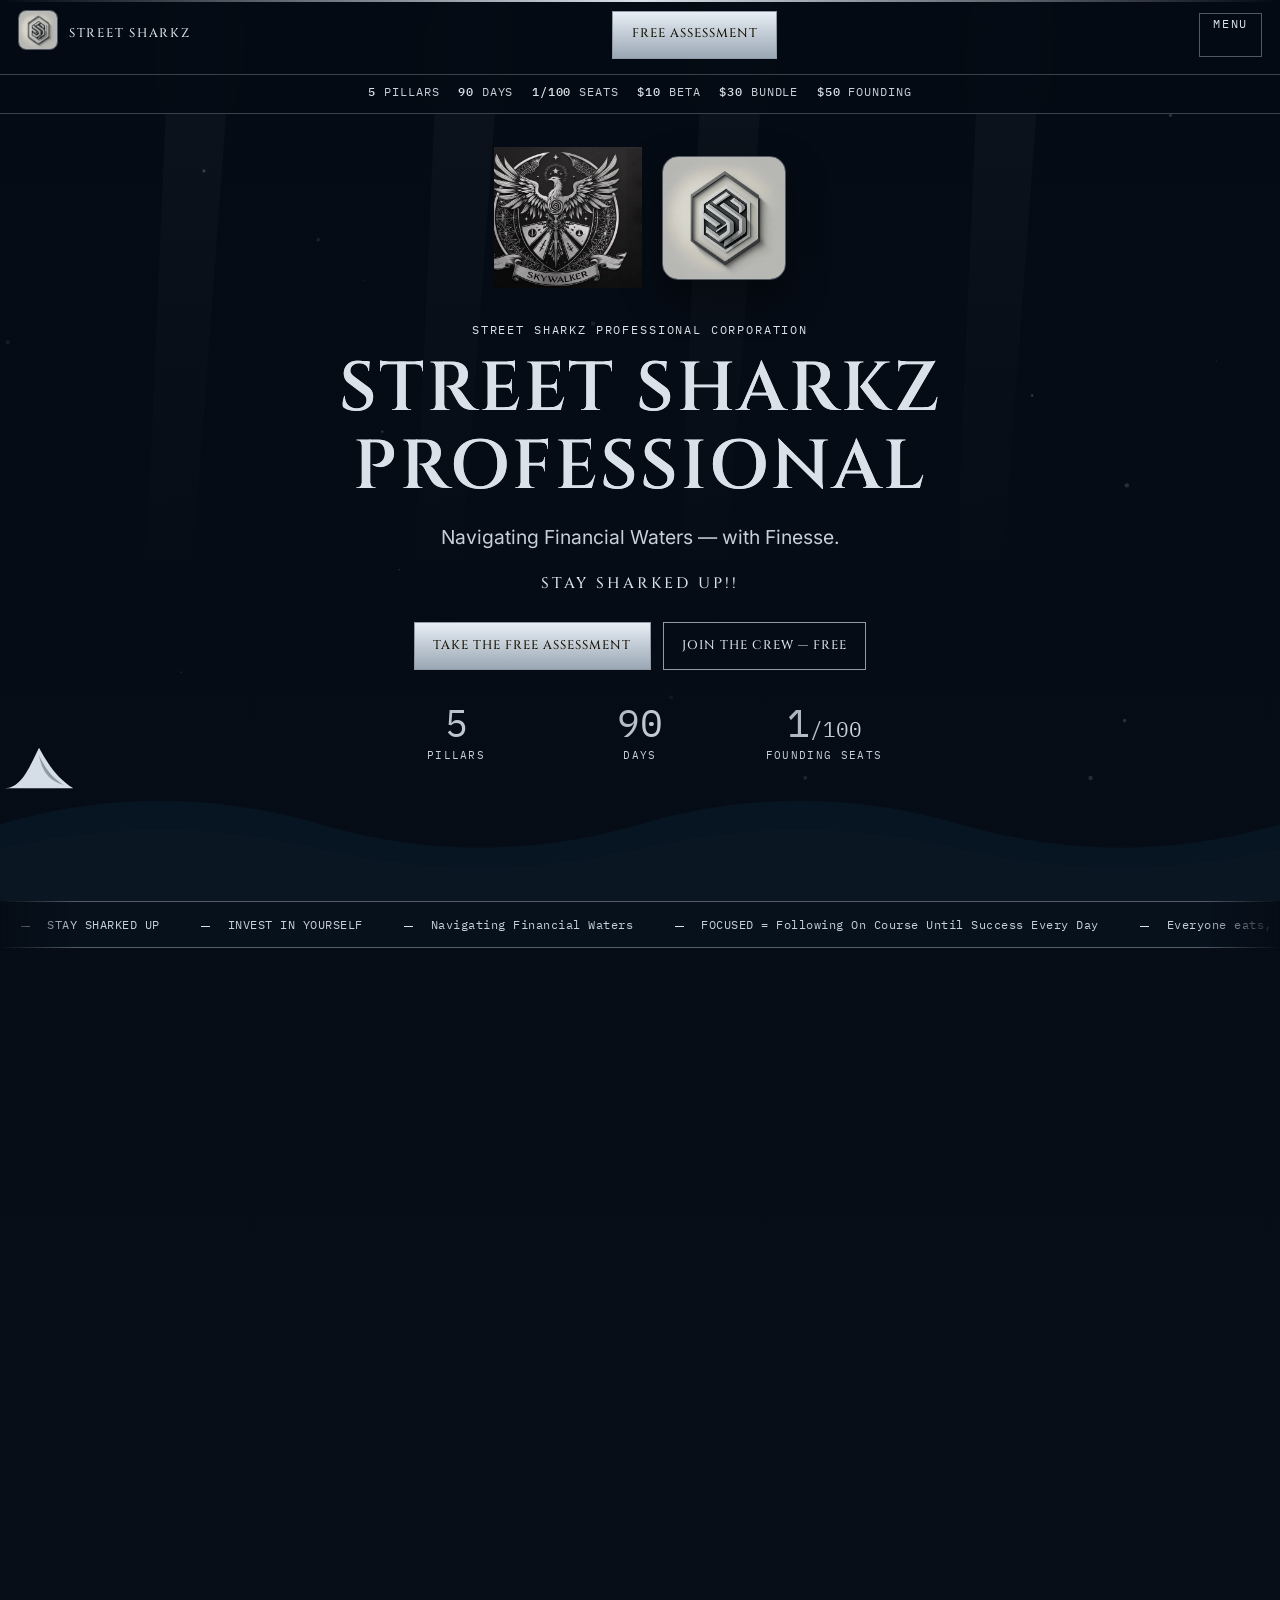
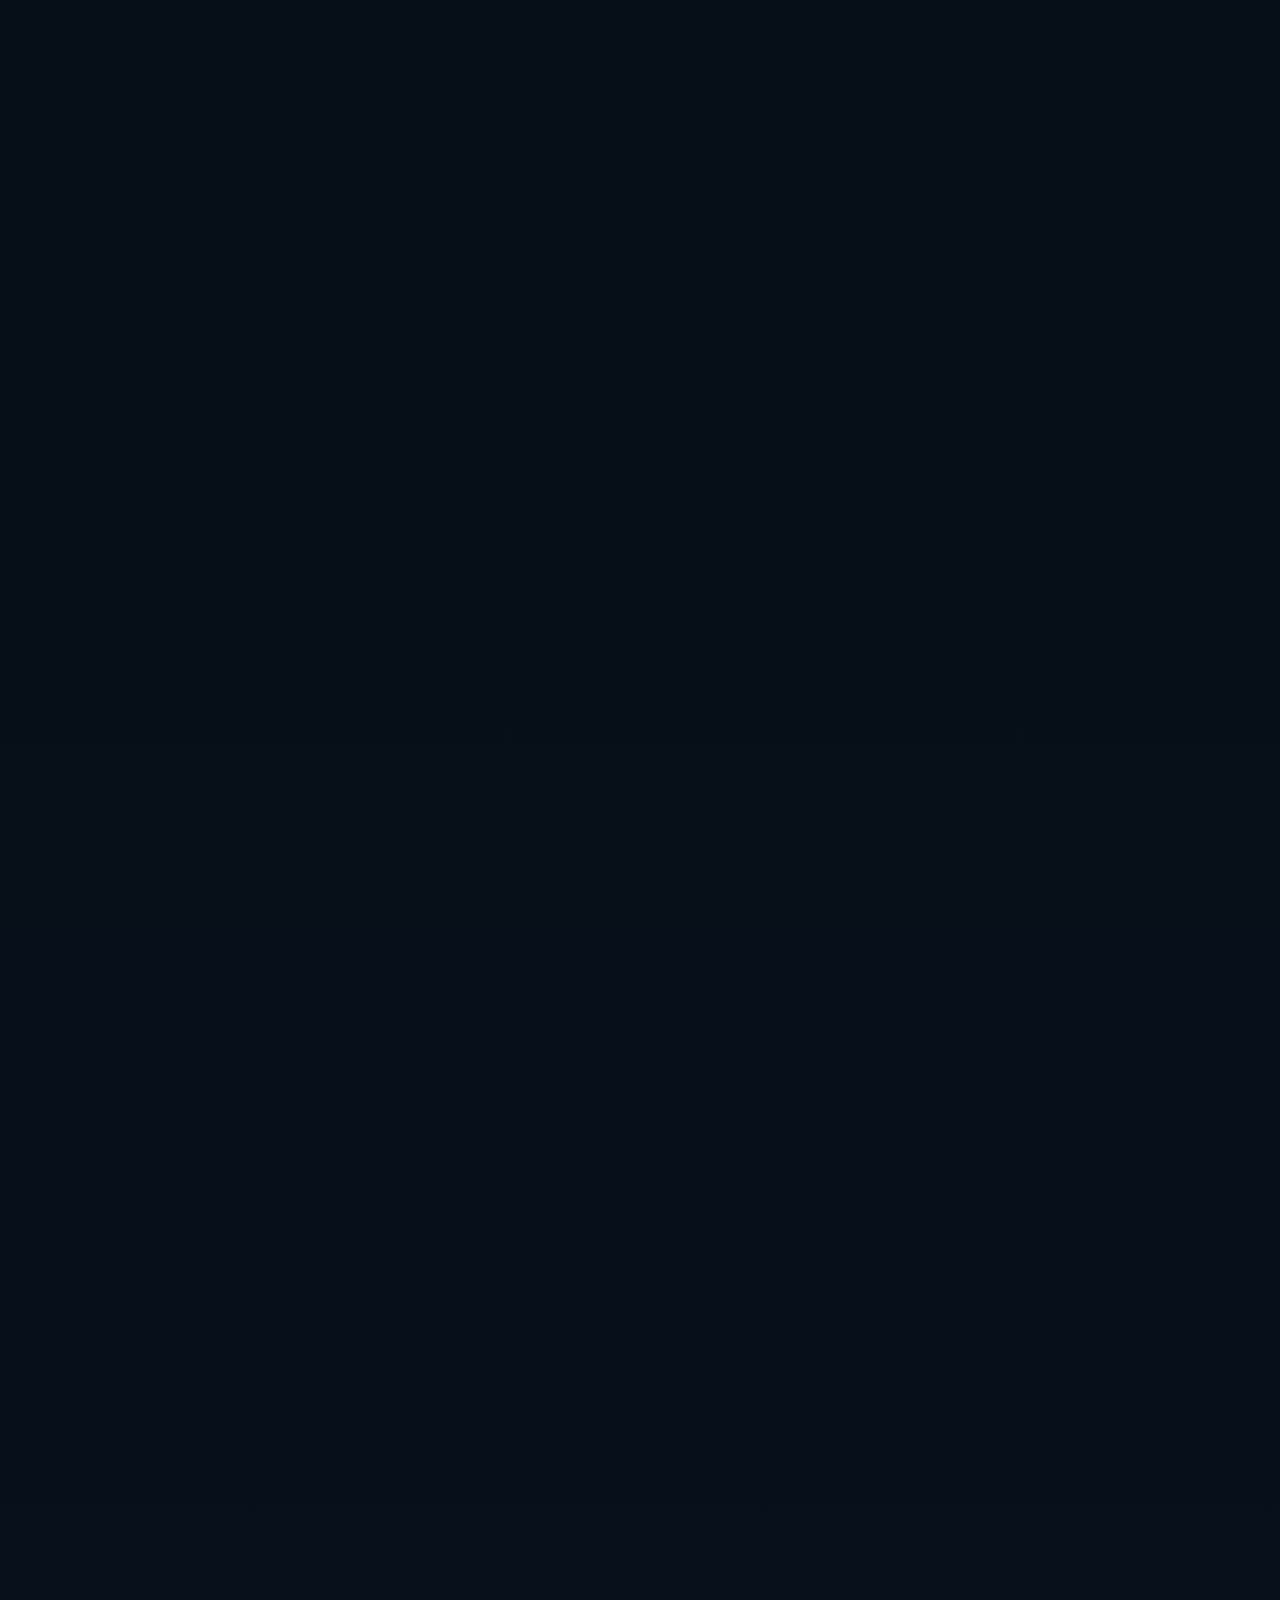
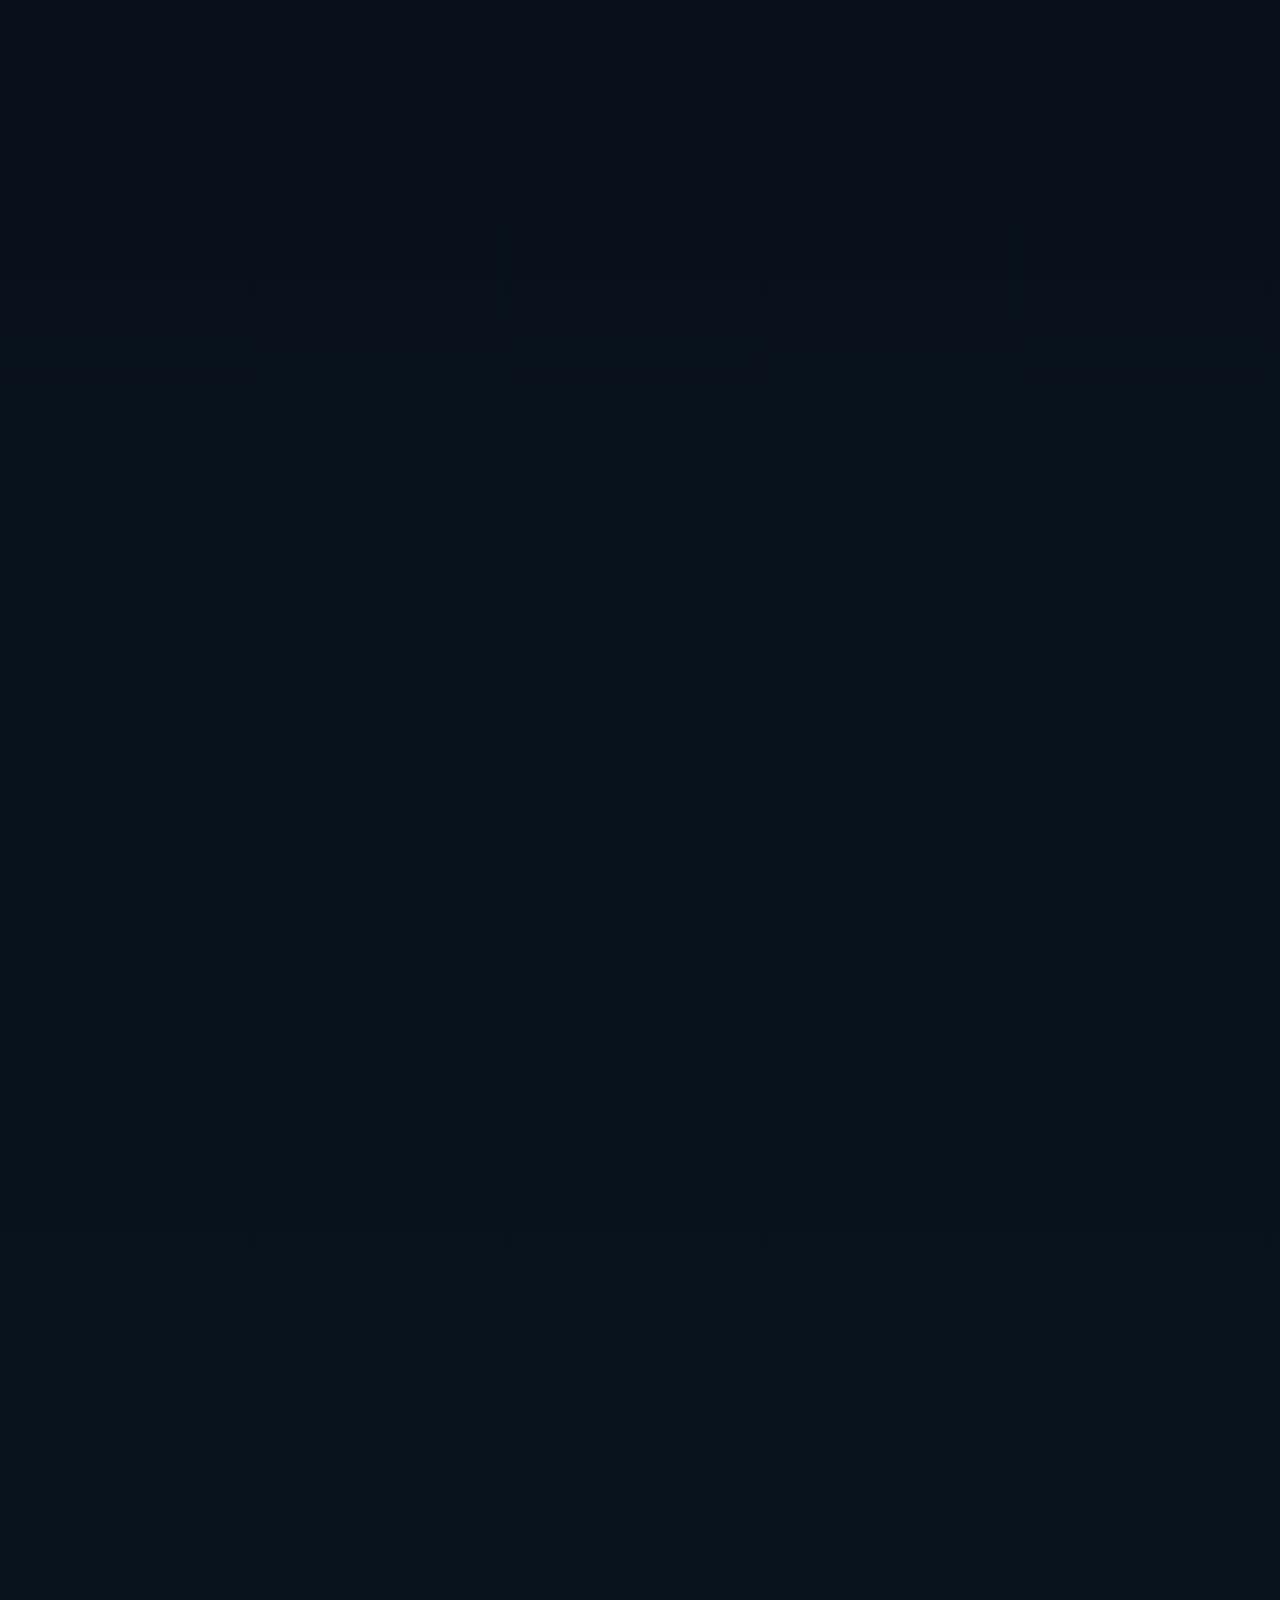
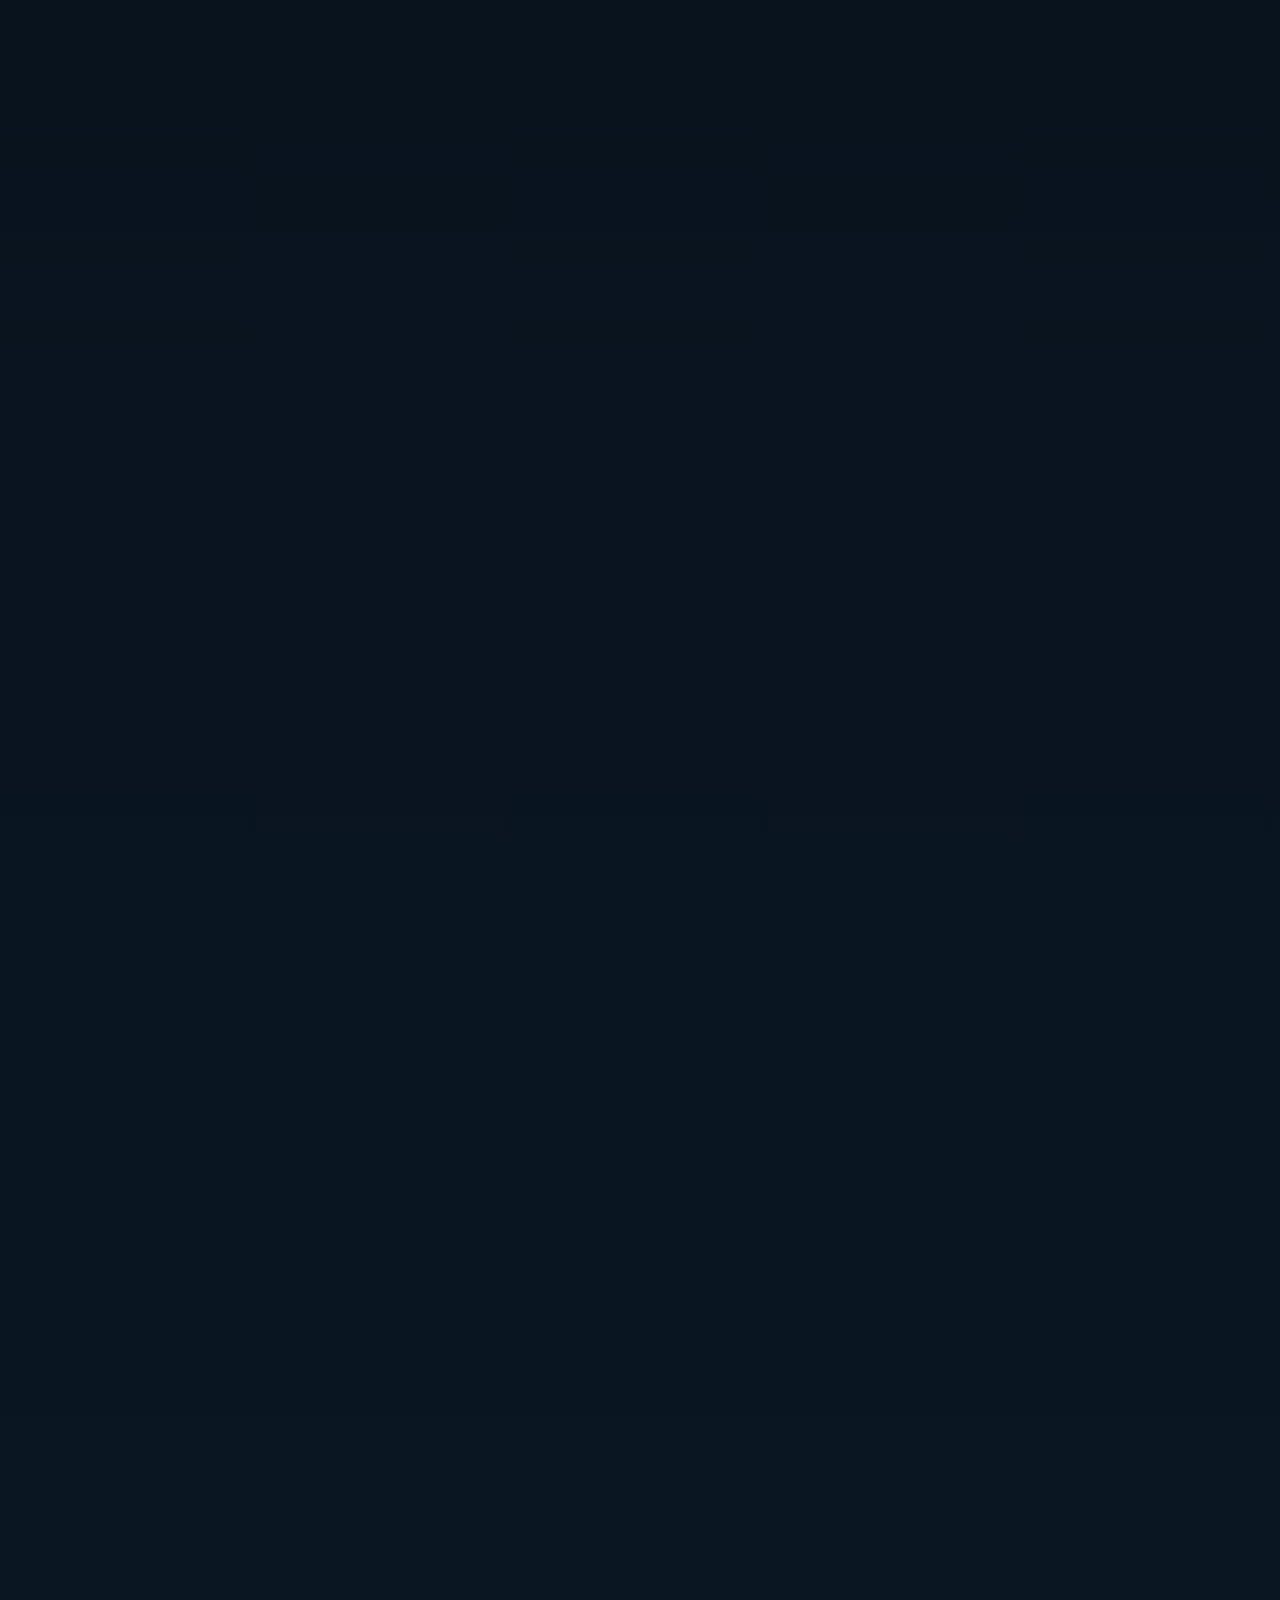
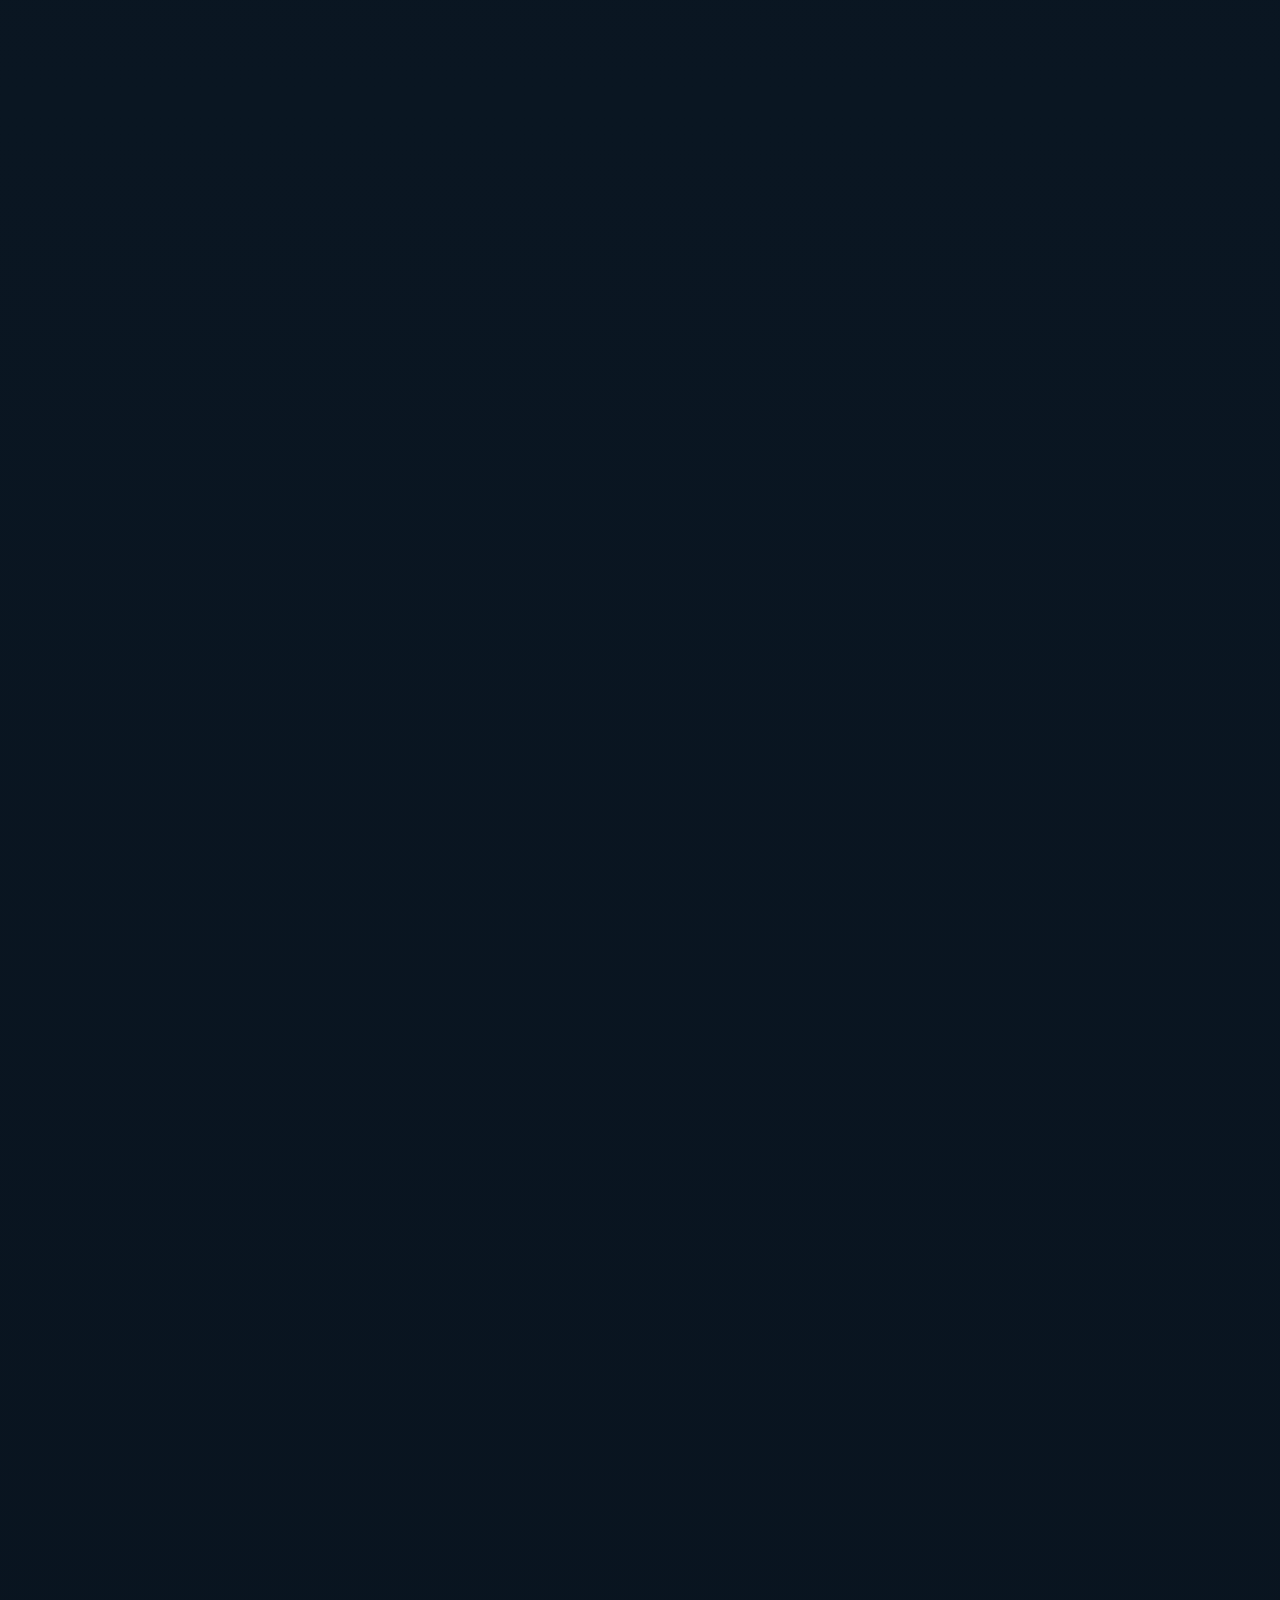
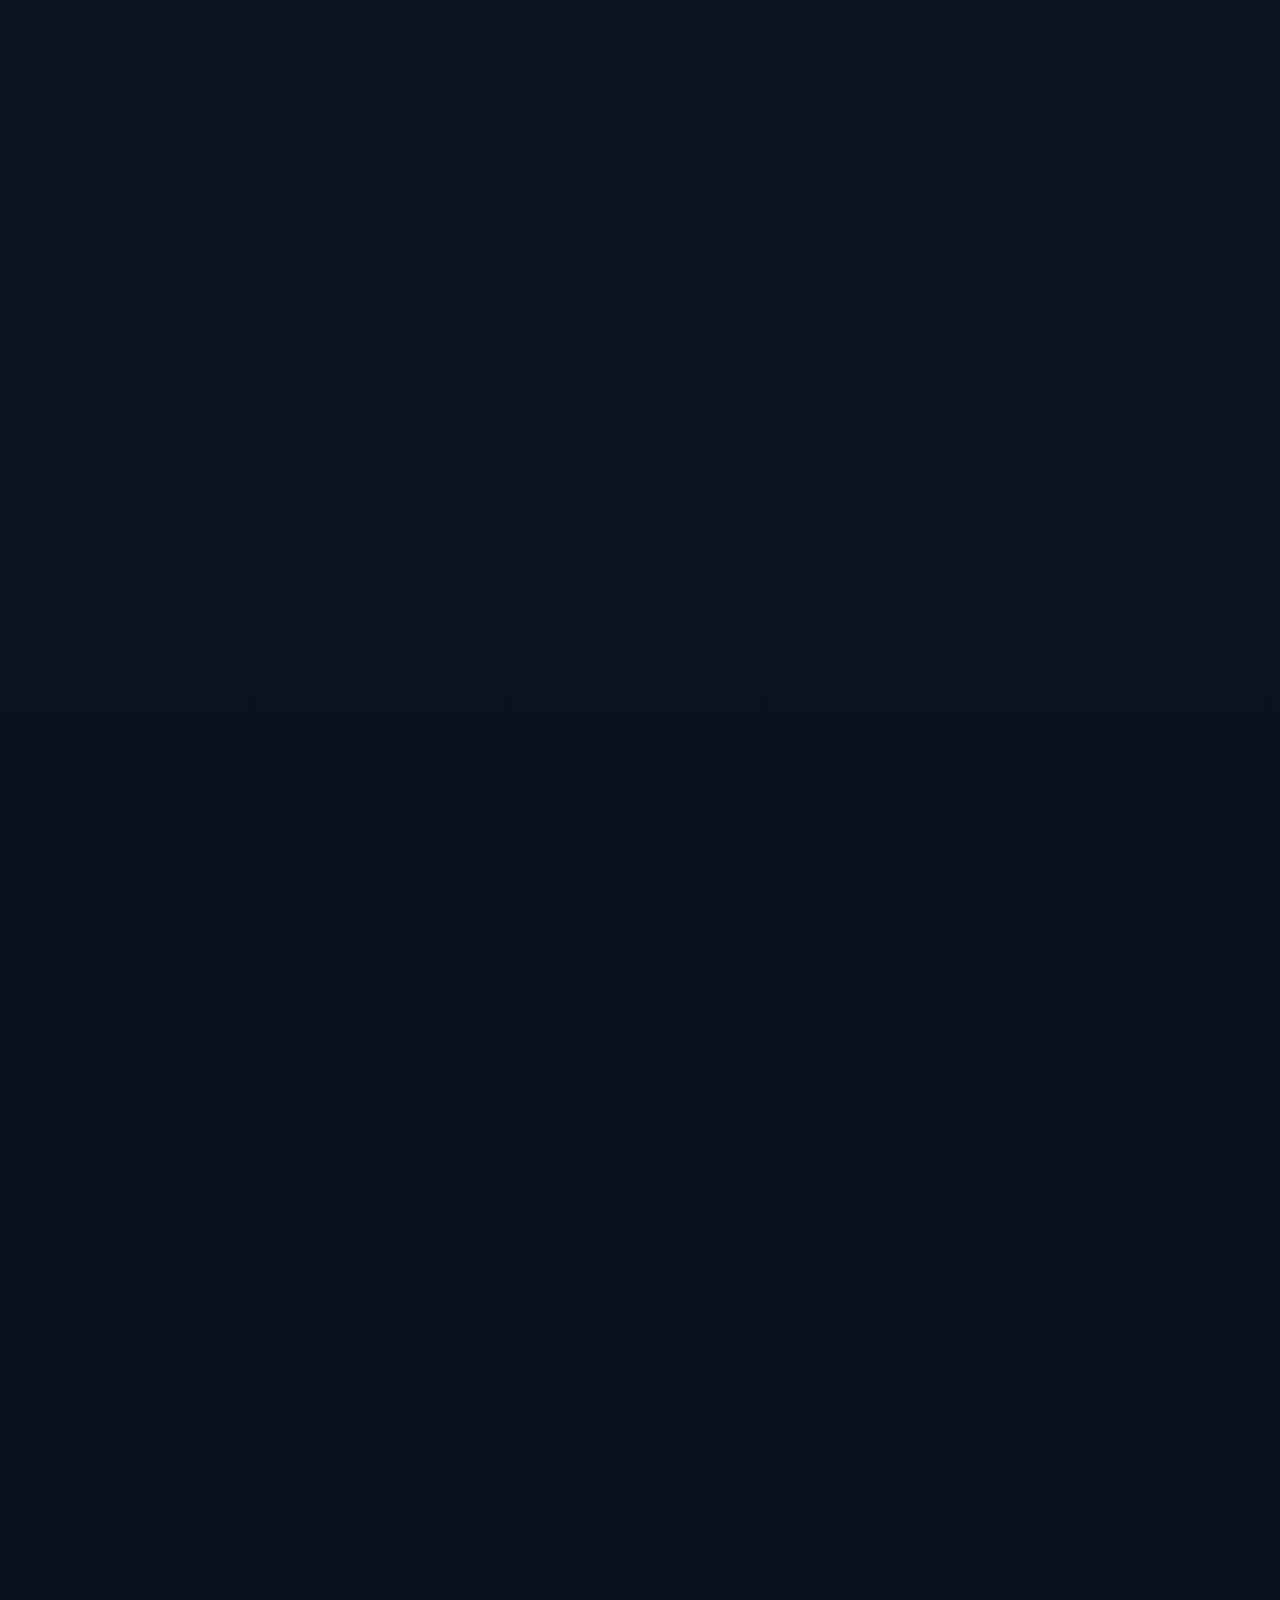
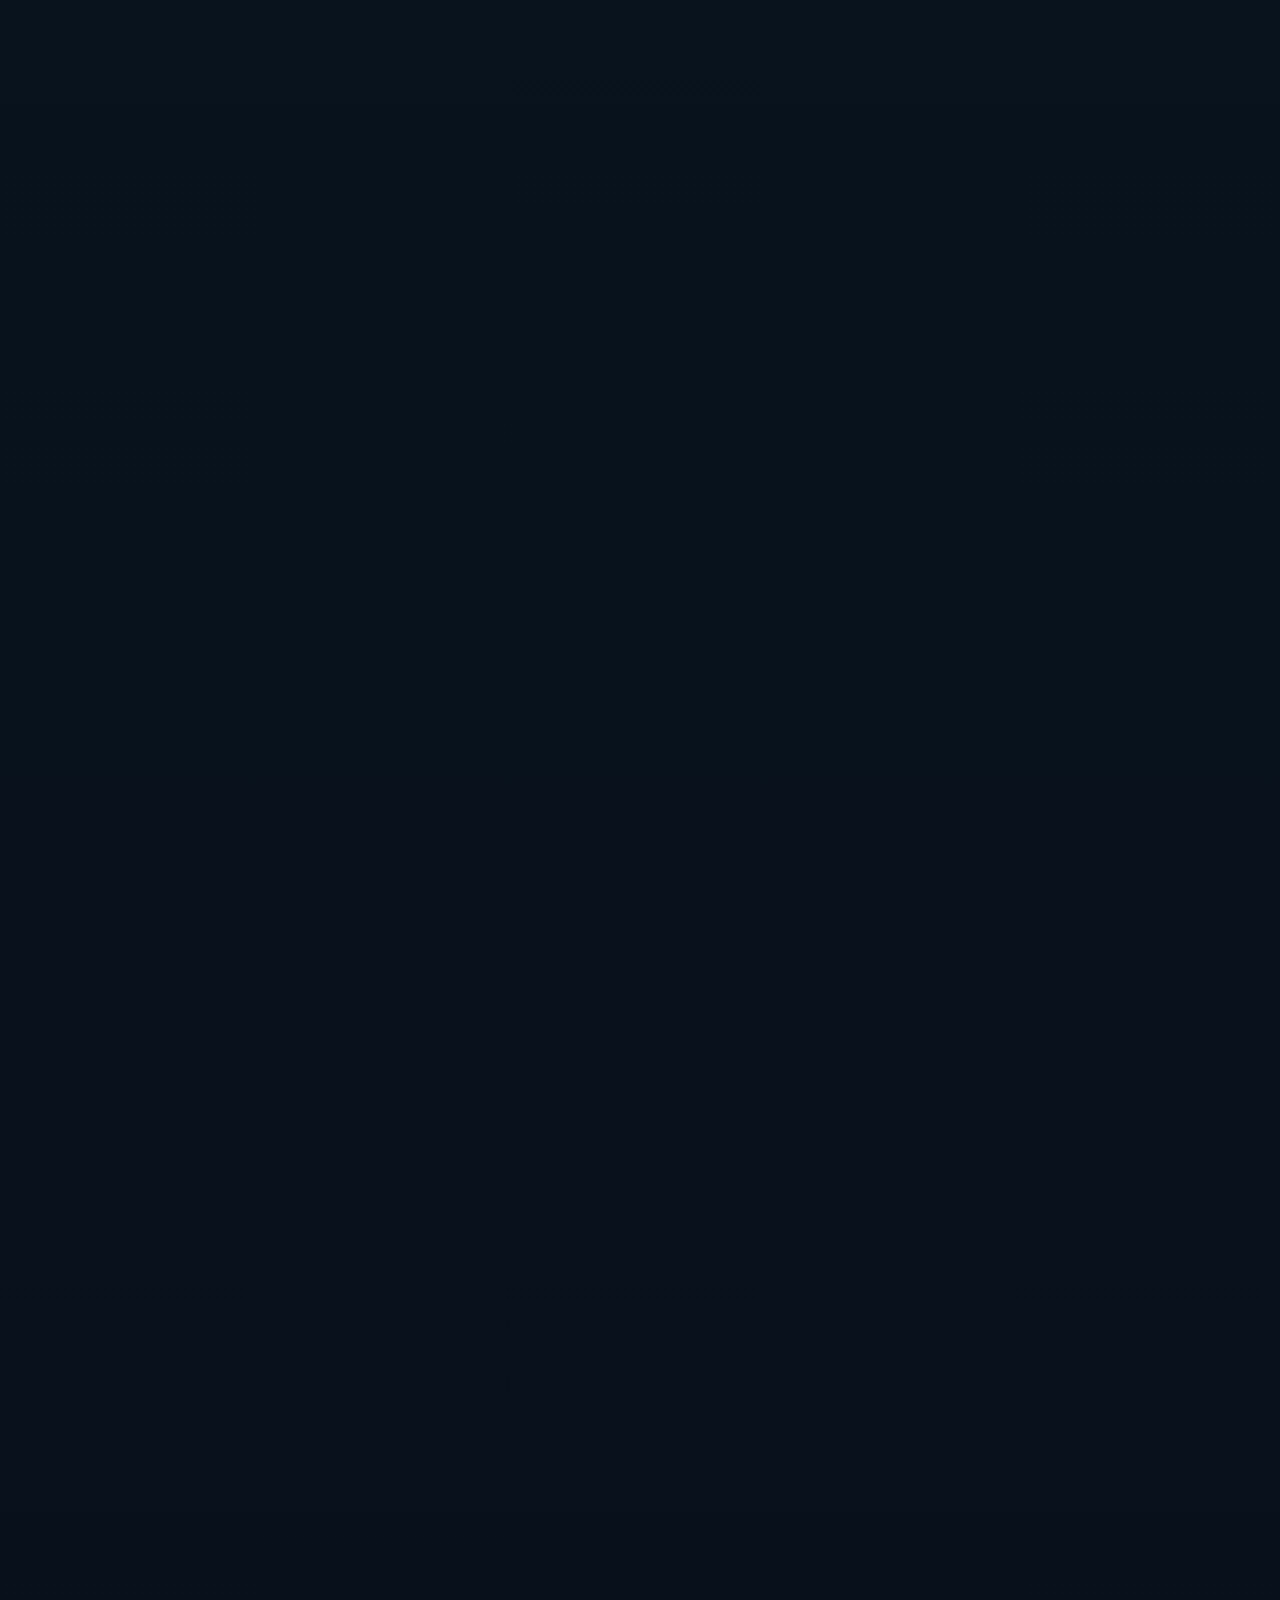
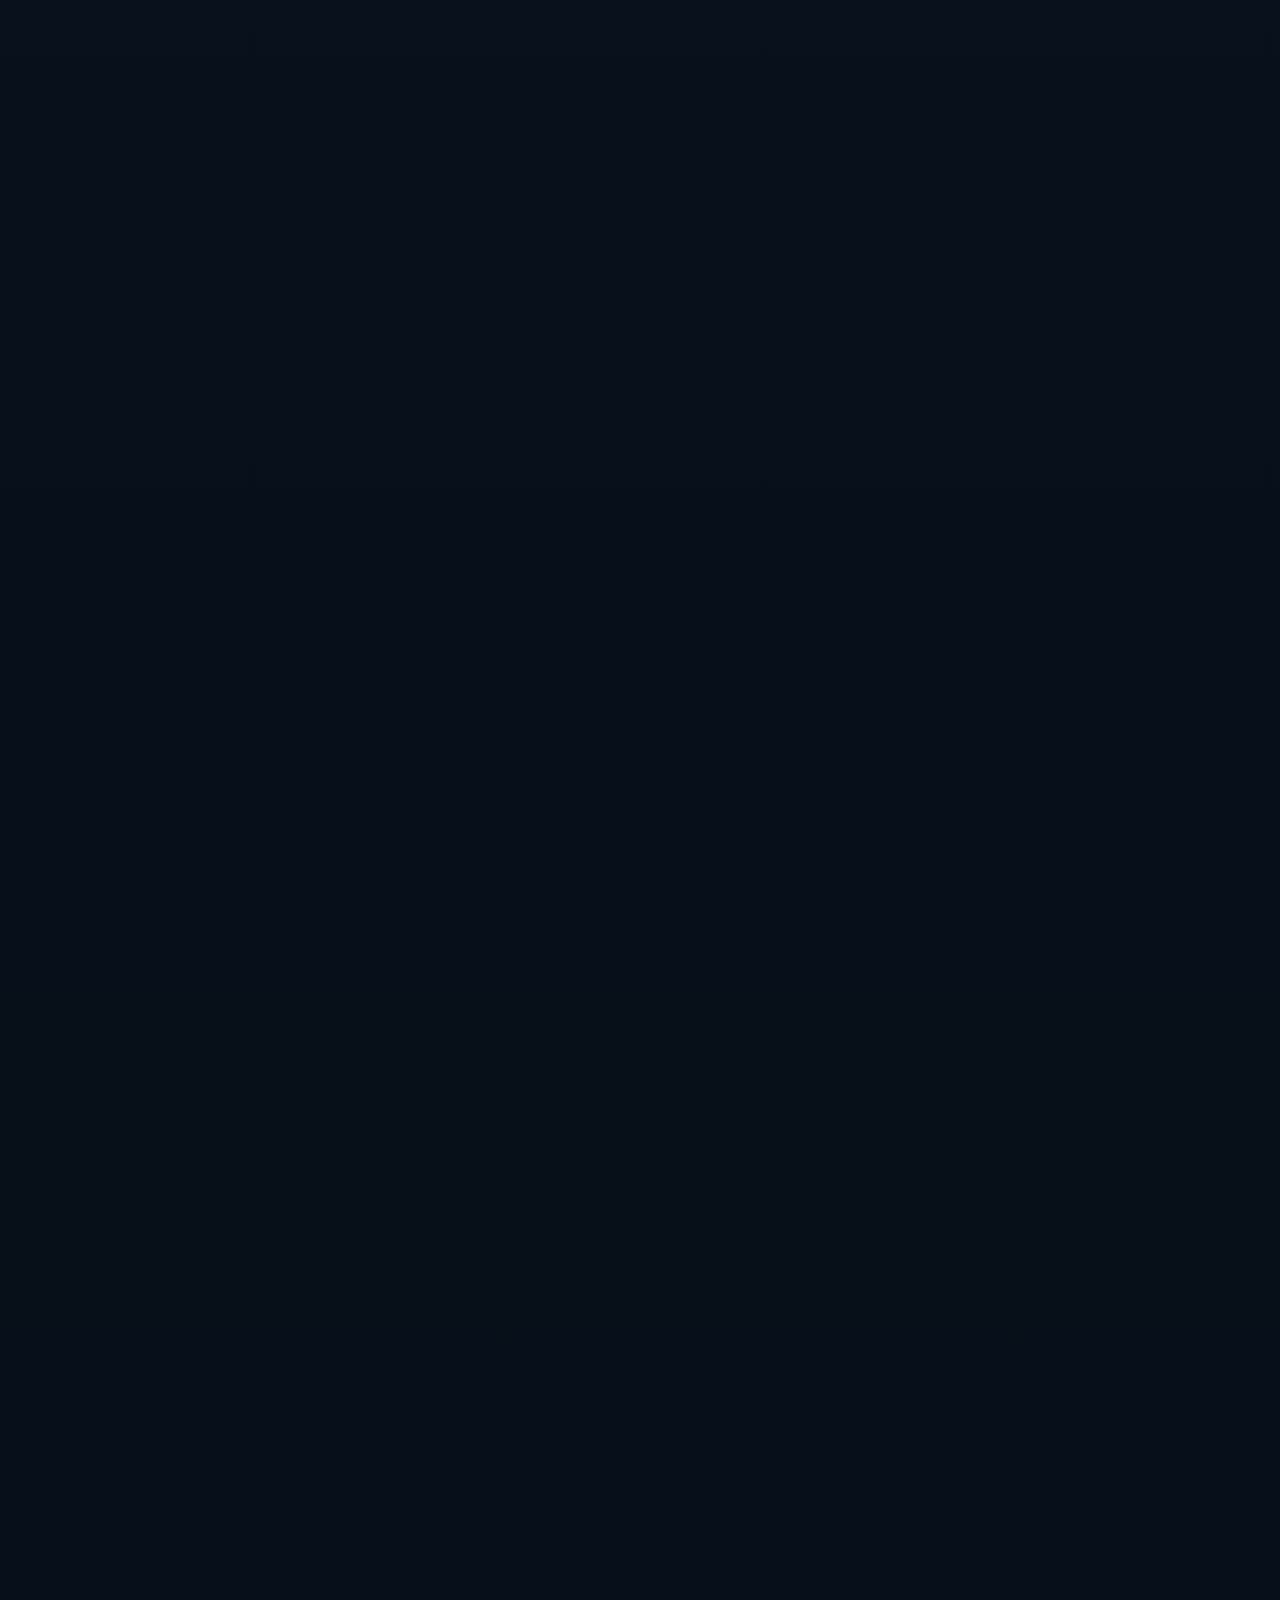
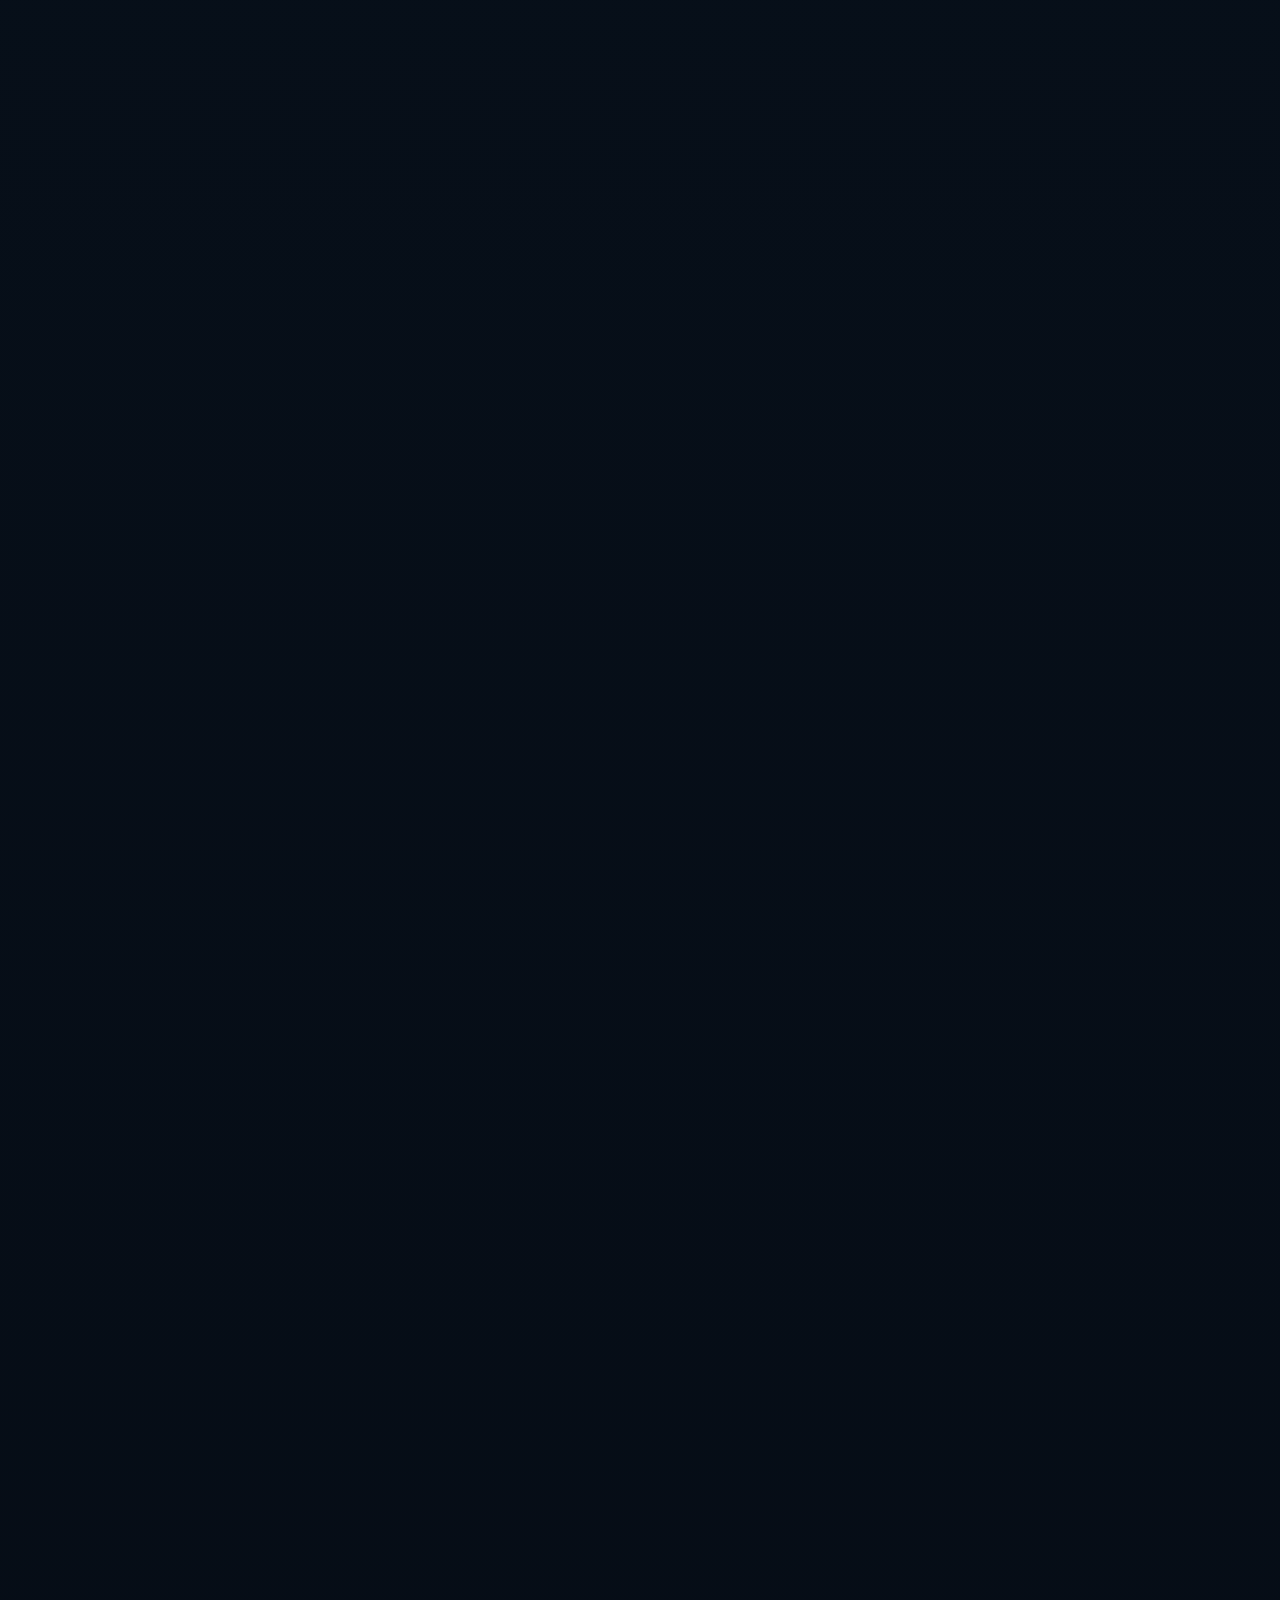
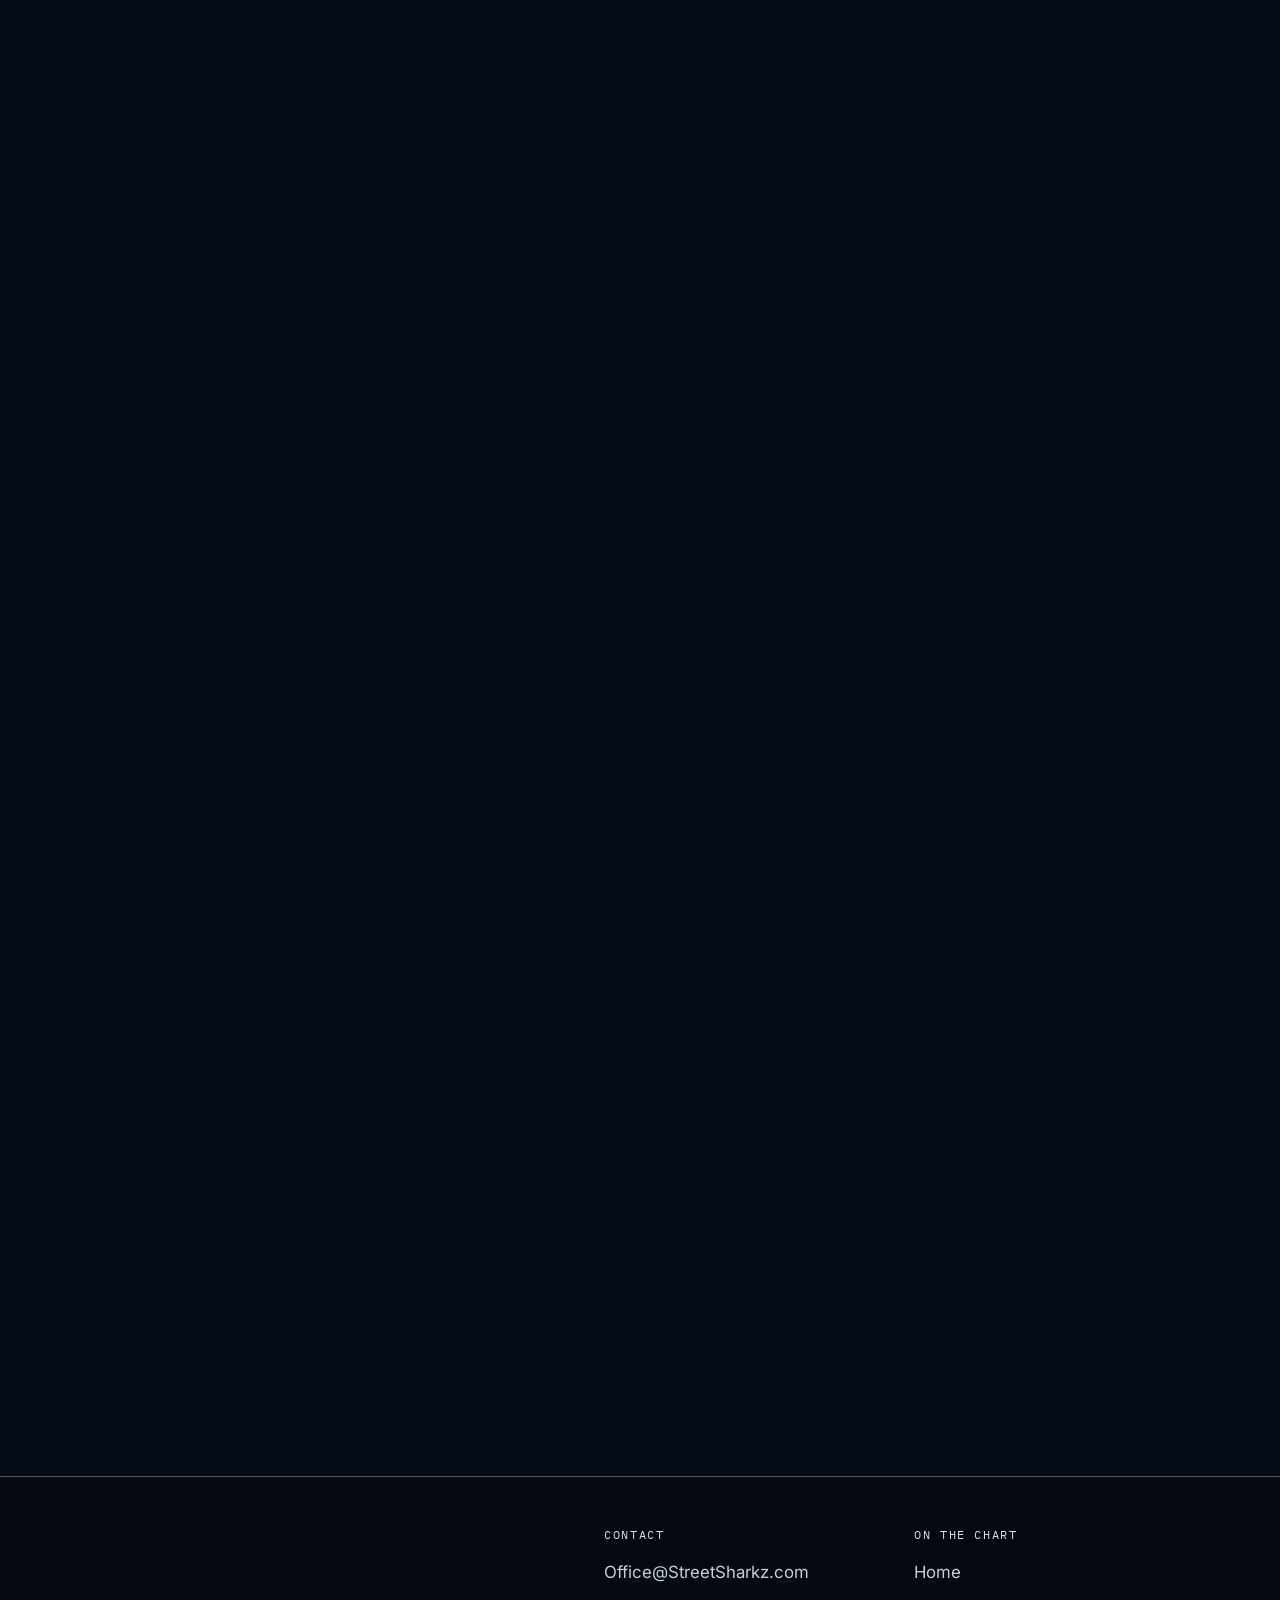
==== commit d62187c6: "Preview round 5 — Chalk player proportioned 16:9 (pages)" ====
--- a/index.html
+++ b/index.html
@@ -473,7 +473,7 @@
         <article class="pillar" style="margin-top:1.5rem;">
           <header><h3>Chalk on your favorite president</h3><span class="idx">Short</span></header>
           <p>Chalk-Trophies takes the mic in this Pirate Radio short &mdash; a word about your favorite president. Same actions, different label. Run the Actions Check.</p>
-          <video controls playsinline preload="metadata" poster="assets/video/chalk-favorite-president.jpg" style="width:100%;max-width:320px;aspect-ratio:9/16;height:auto;border-radius:14px;border:1px solid var(--line);display:block;margin-top:0.8rem;background:#000;">
+          <video controls playsinline preload="metadata" poster="assets/video/chalk-favorite-president.jpg" style="width:100%;max-width:560px;aspect-ratio:16/9;height:auto;border-radius:14px;border:1px solid var(--line);display:block;margin:0.8rem auto 0;background:#000;">
             <source src="assets/video/chalk-favorite-president.mp4" type="video/mp4">
             <track kind="captions" src="assets/video/chalk-favorite-president.vtt" srclang="en" label="English">
           </video>
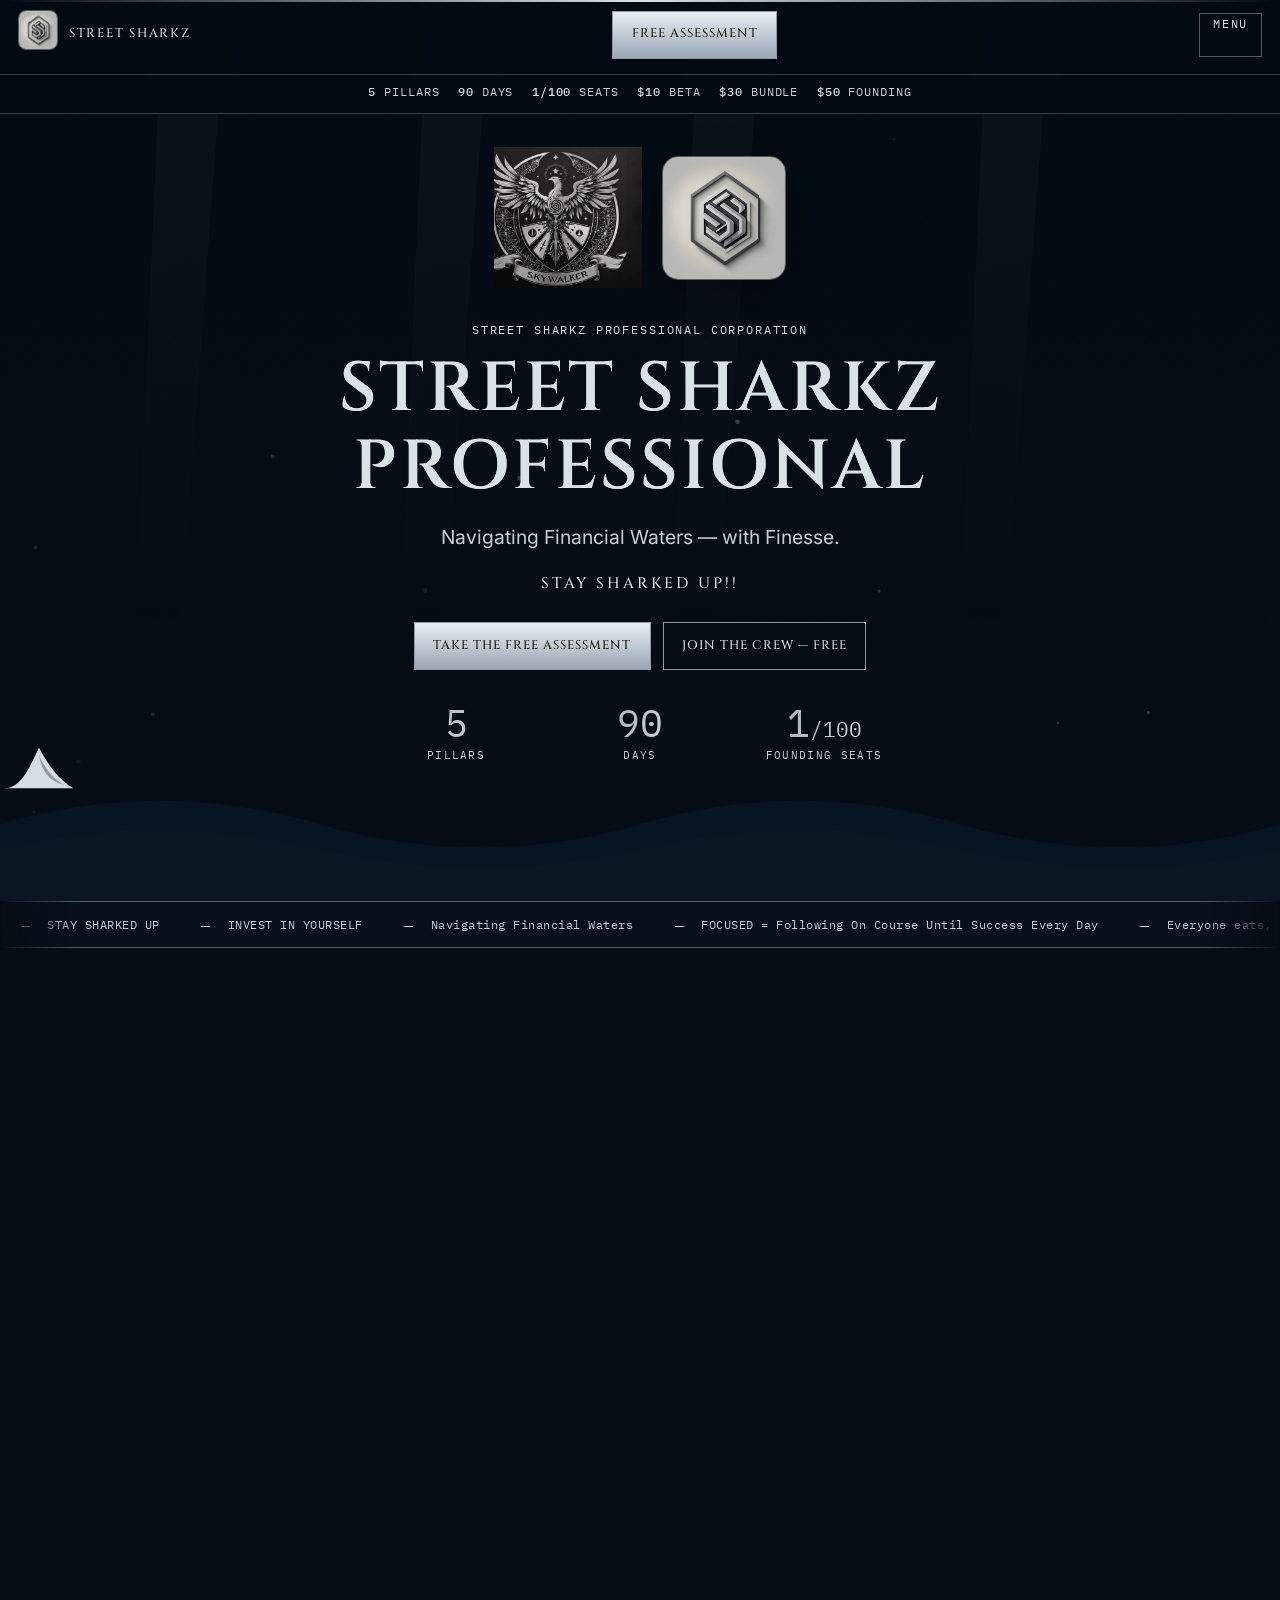
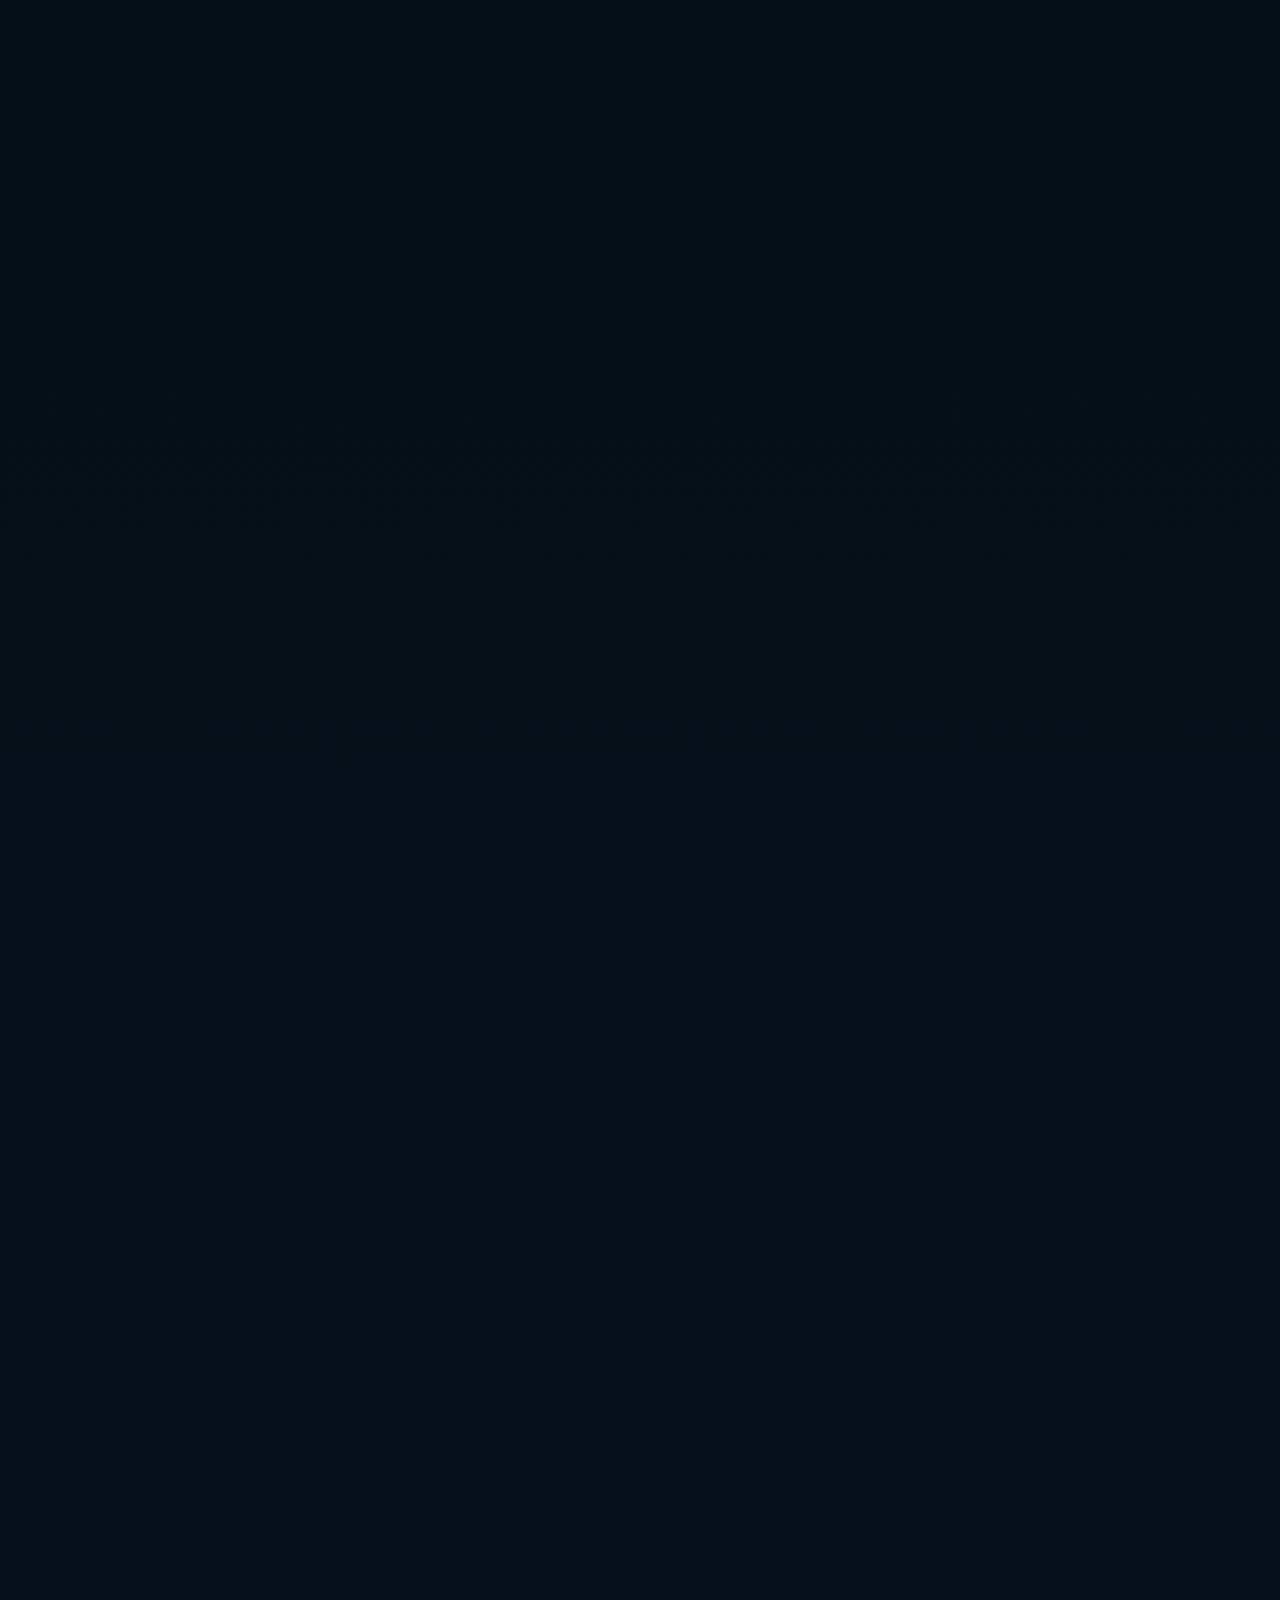
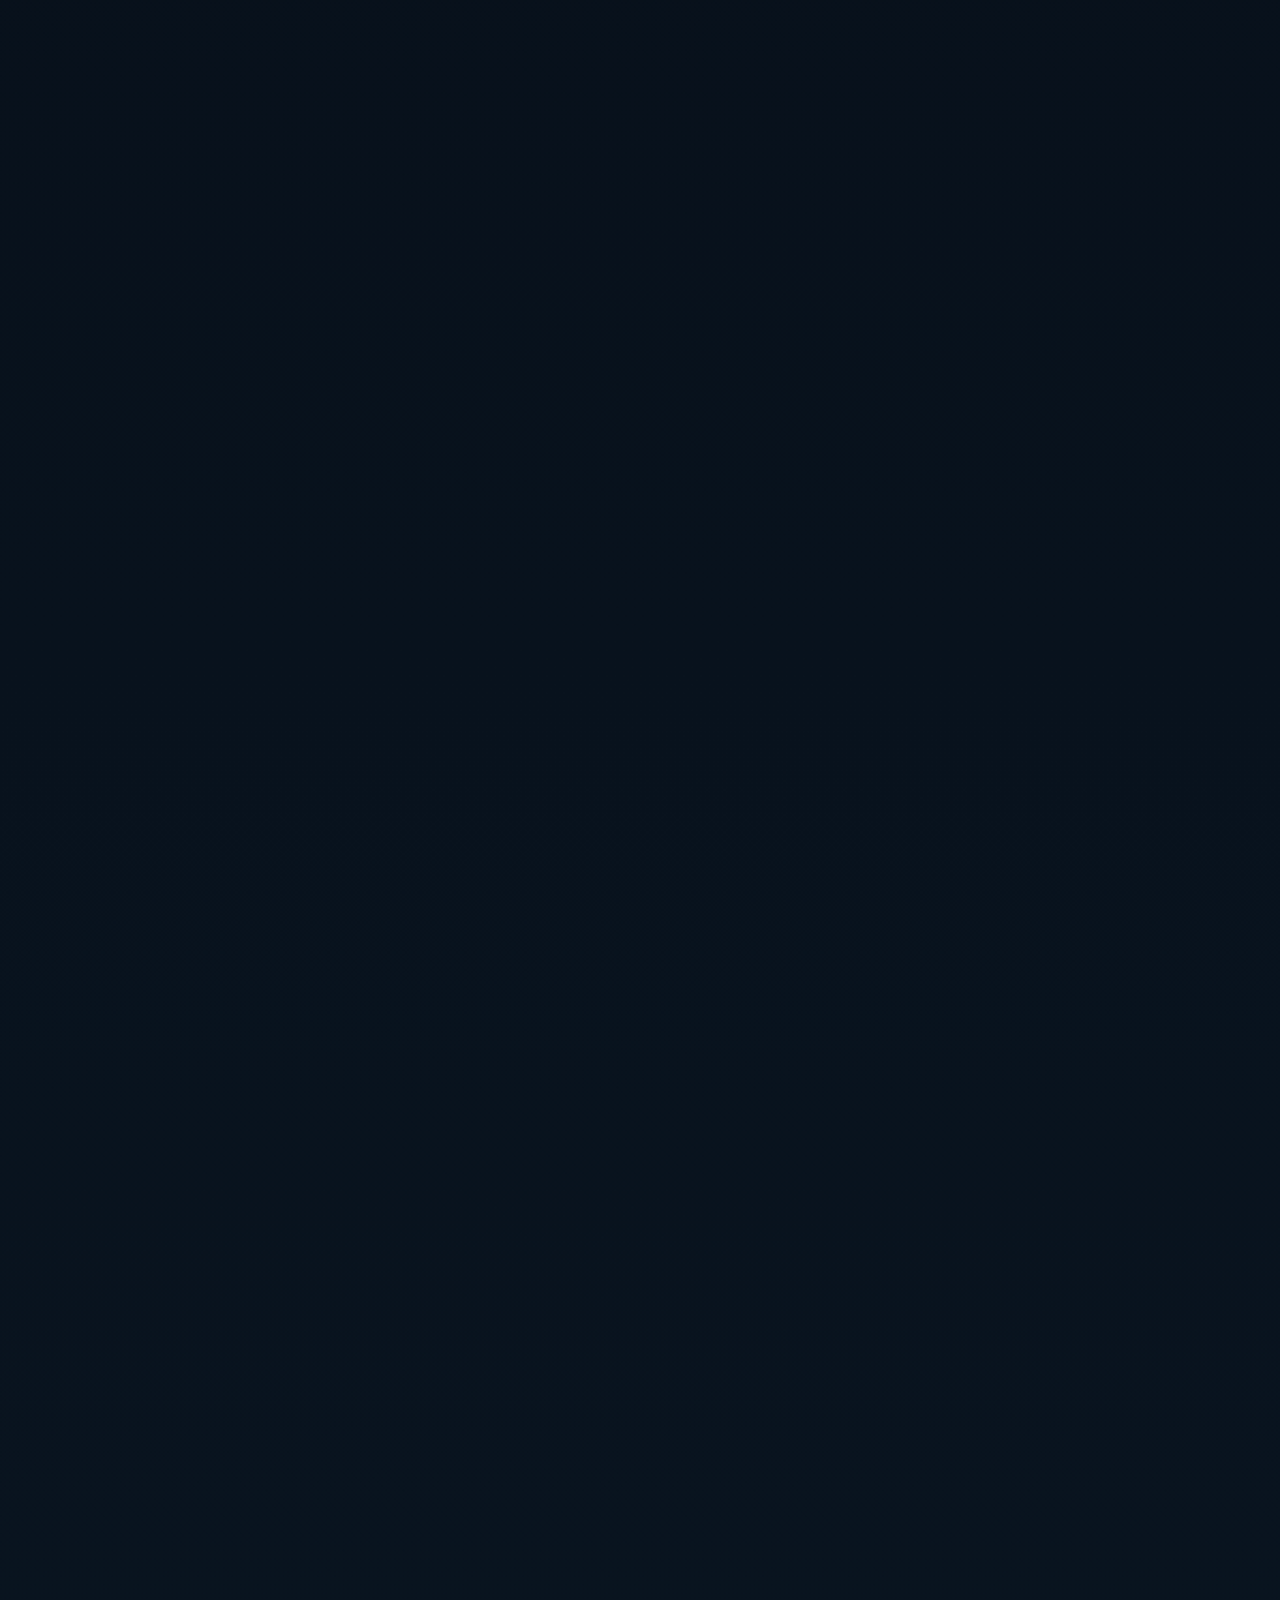
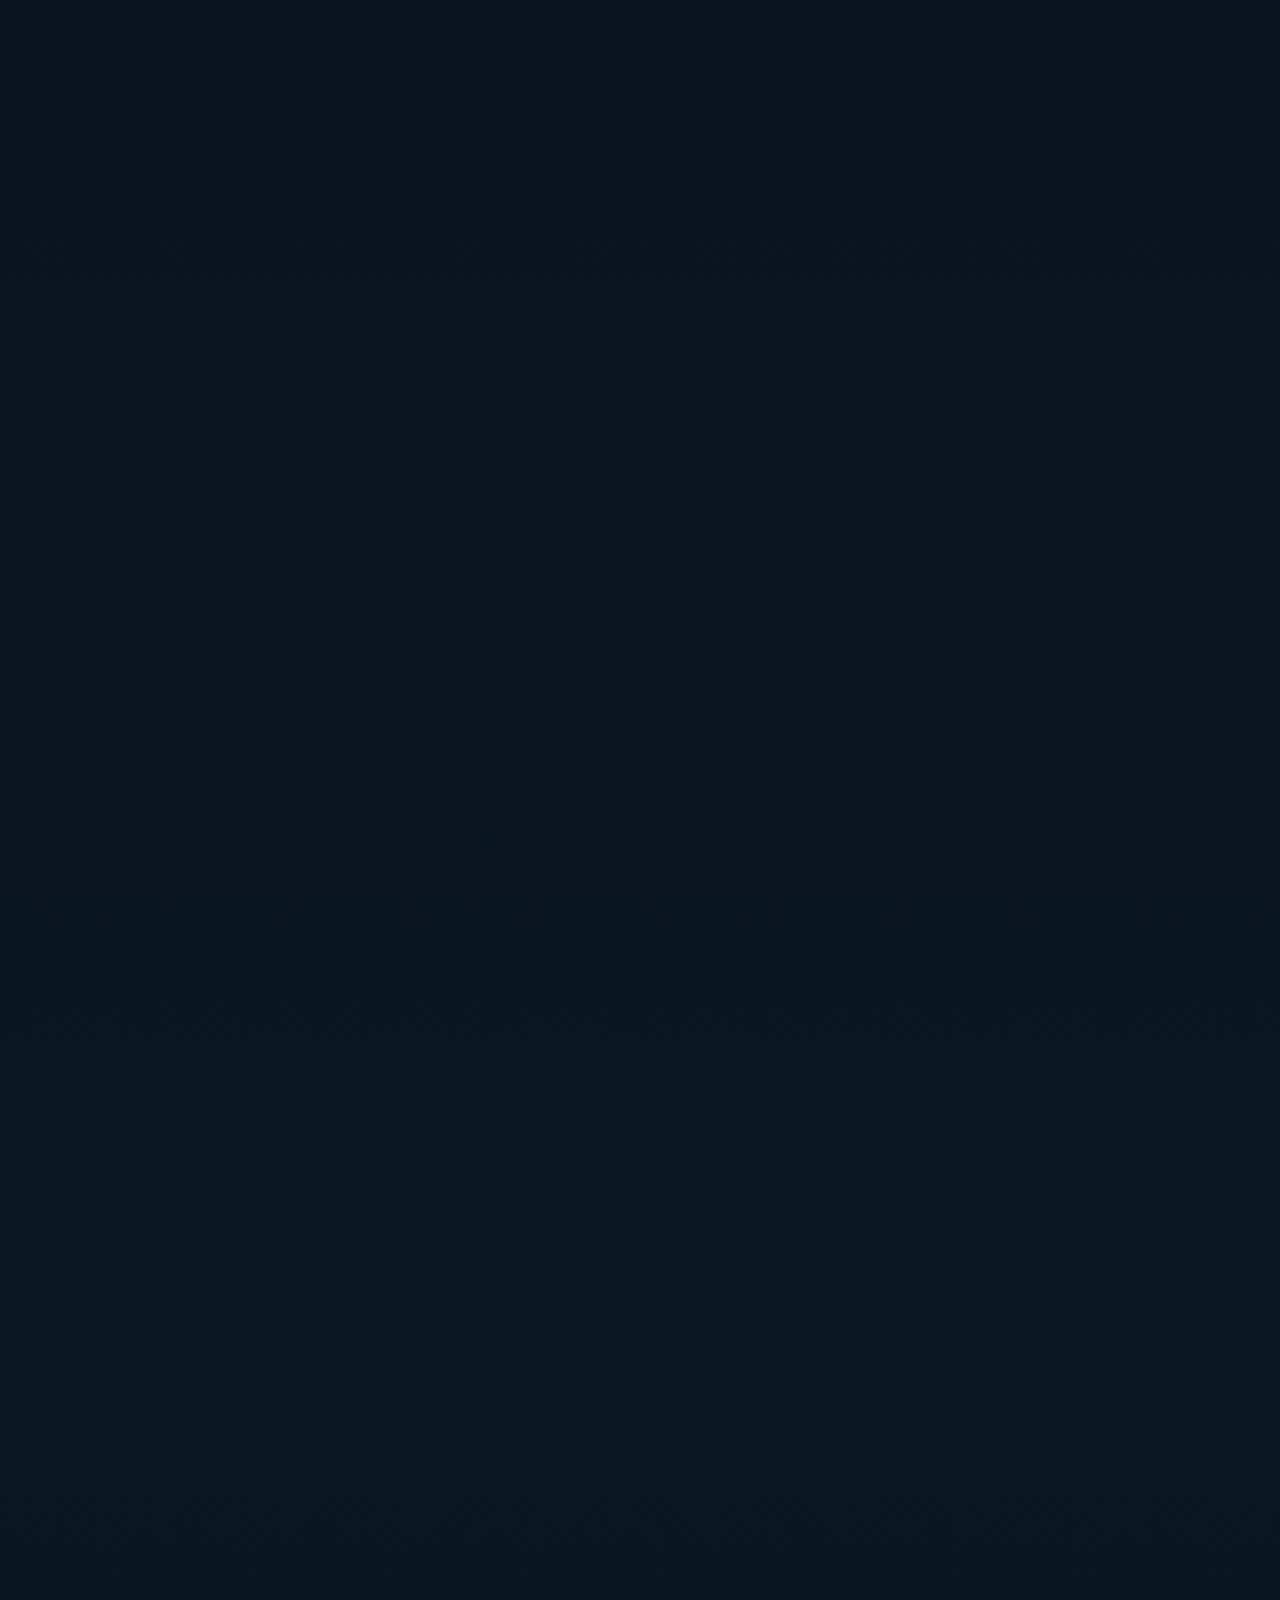
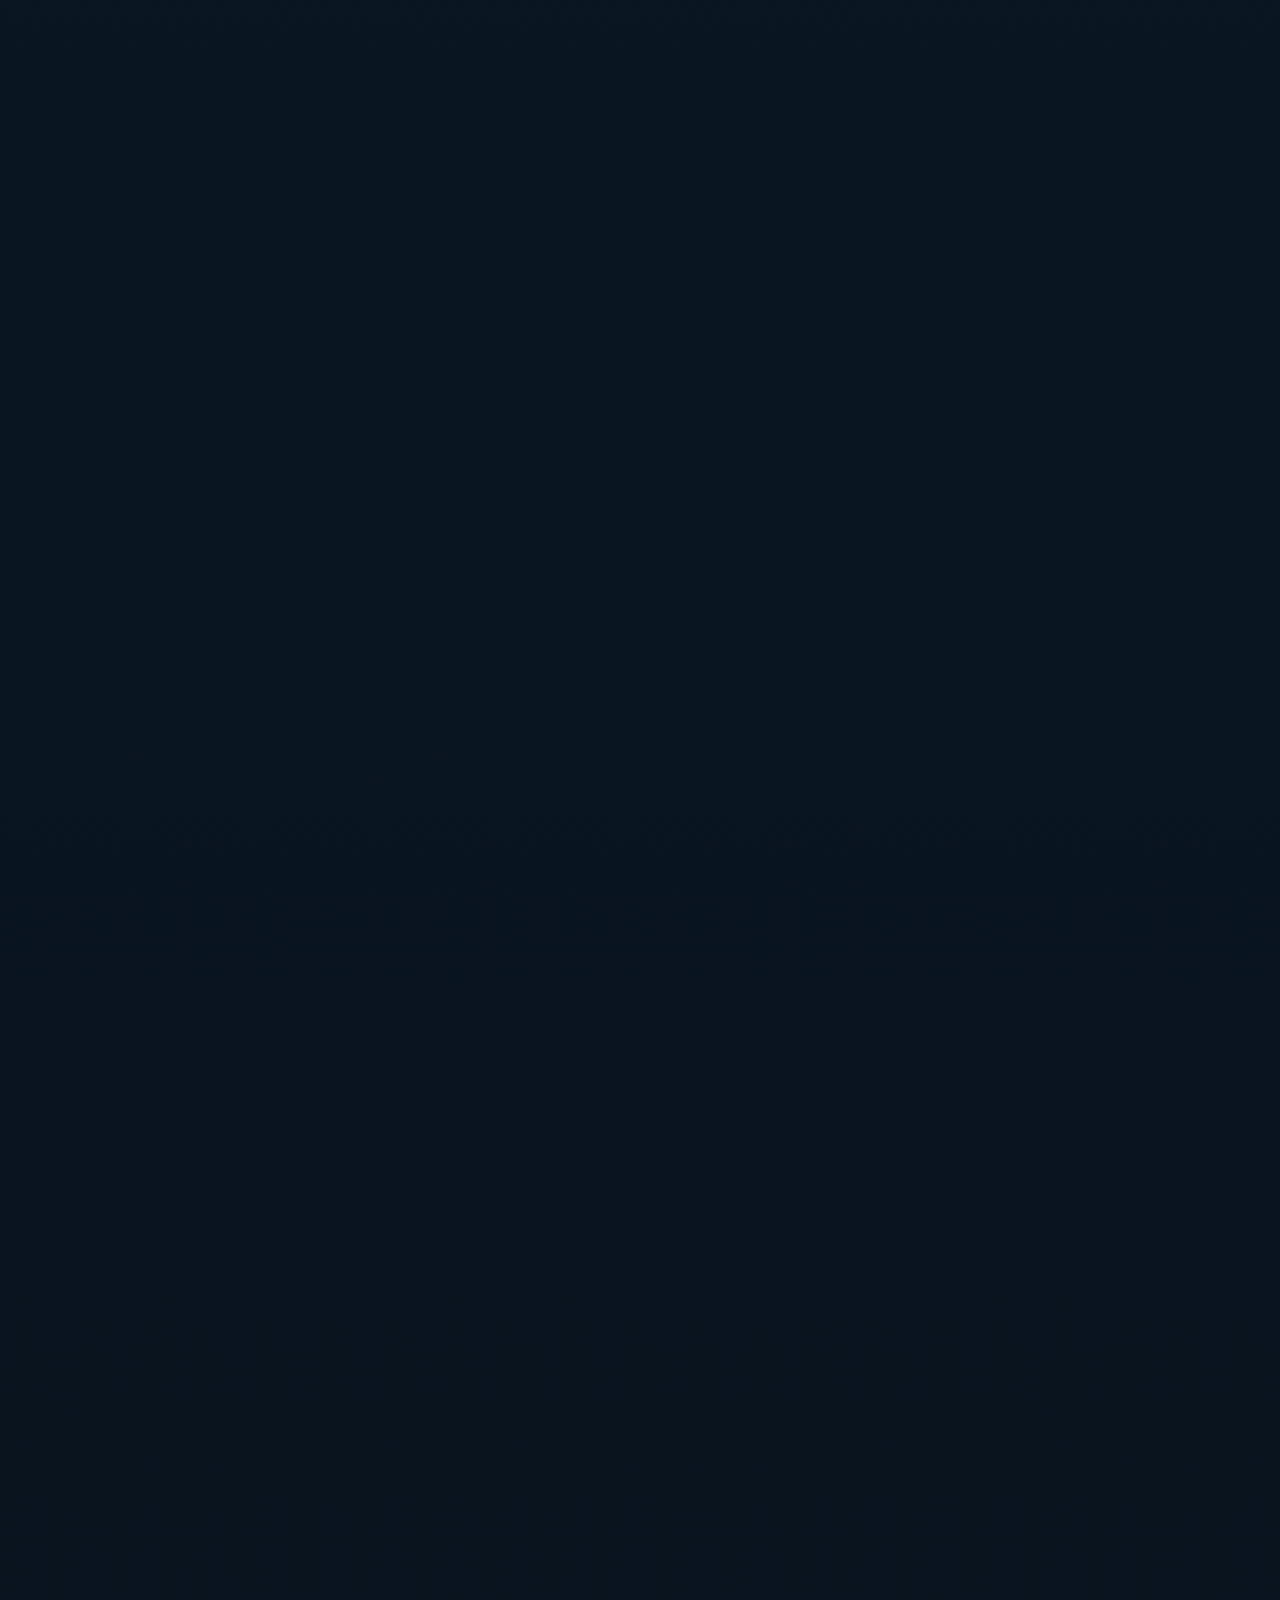
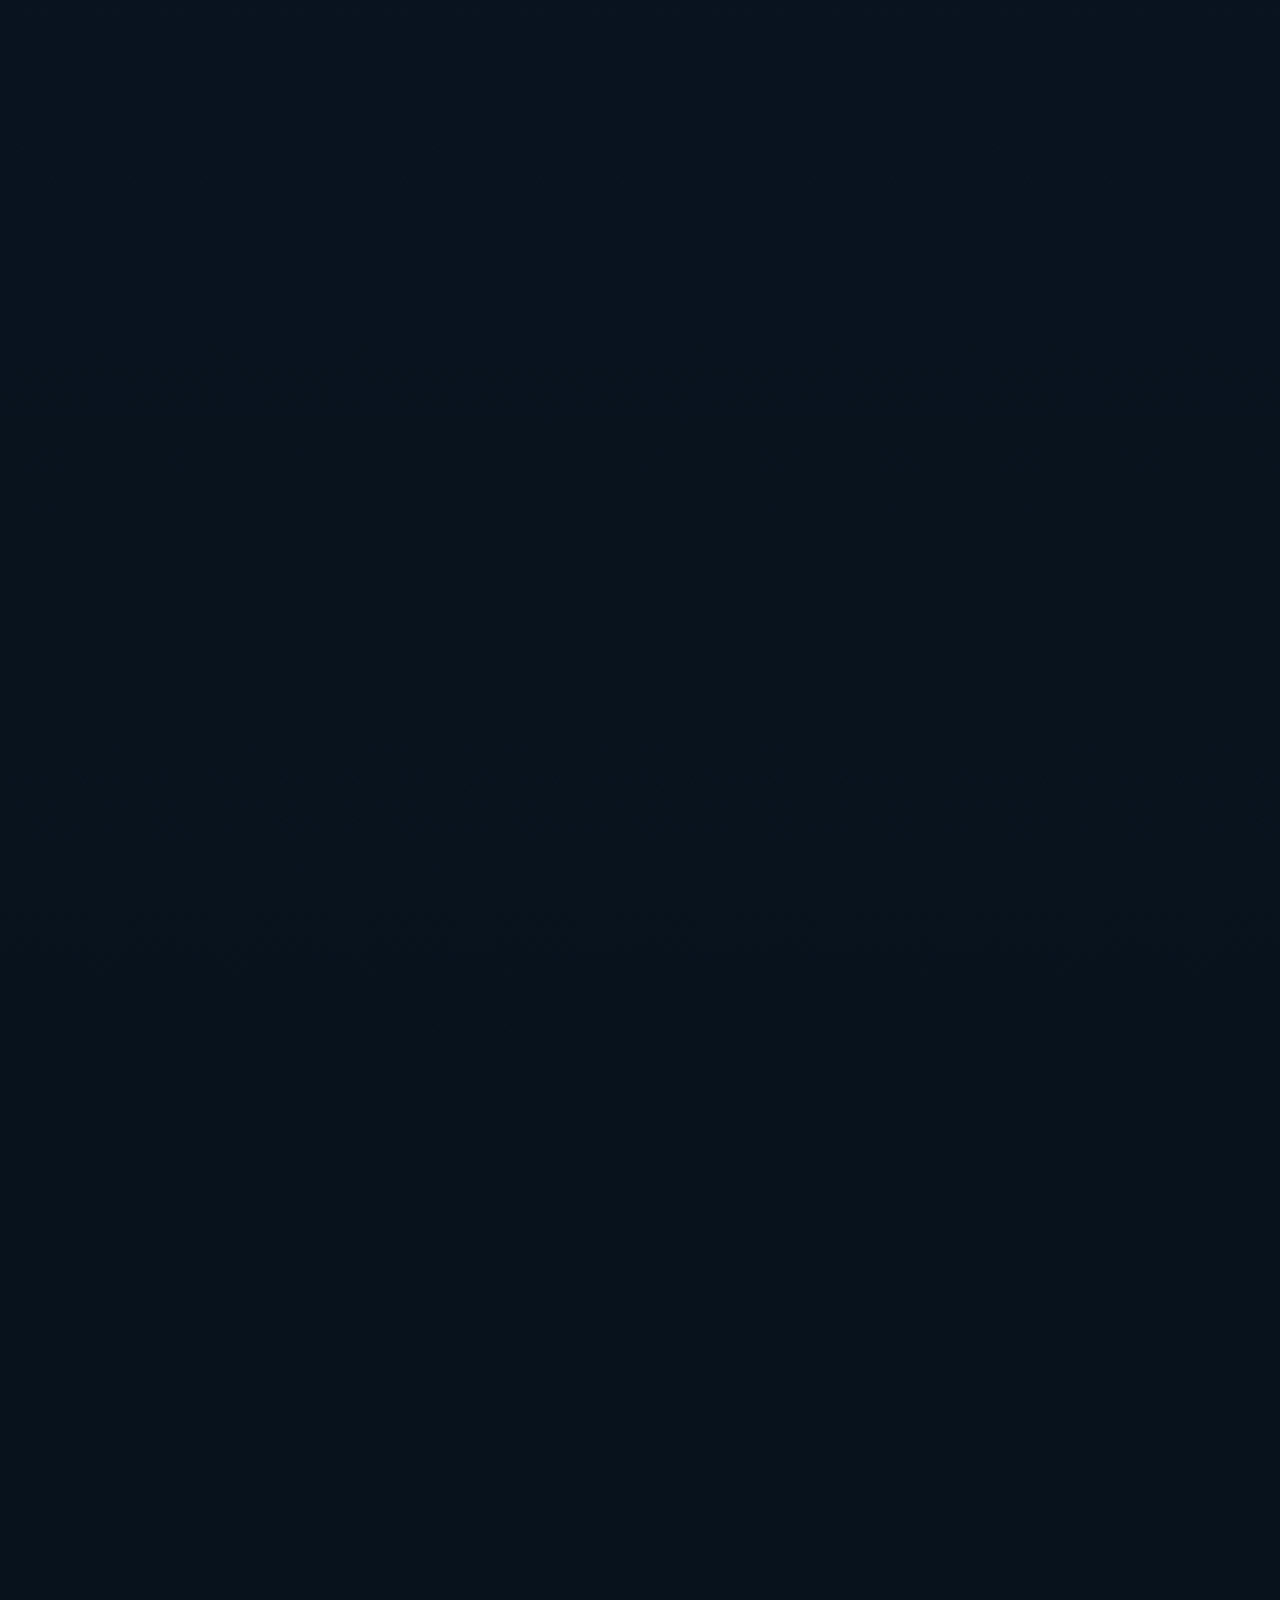
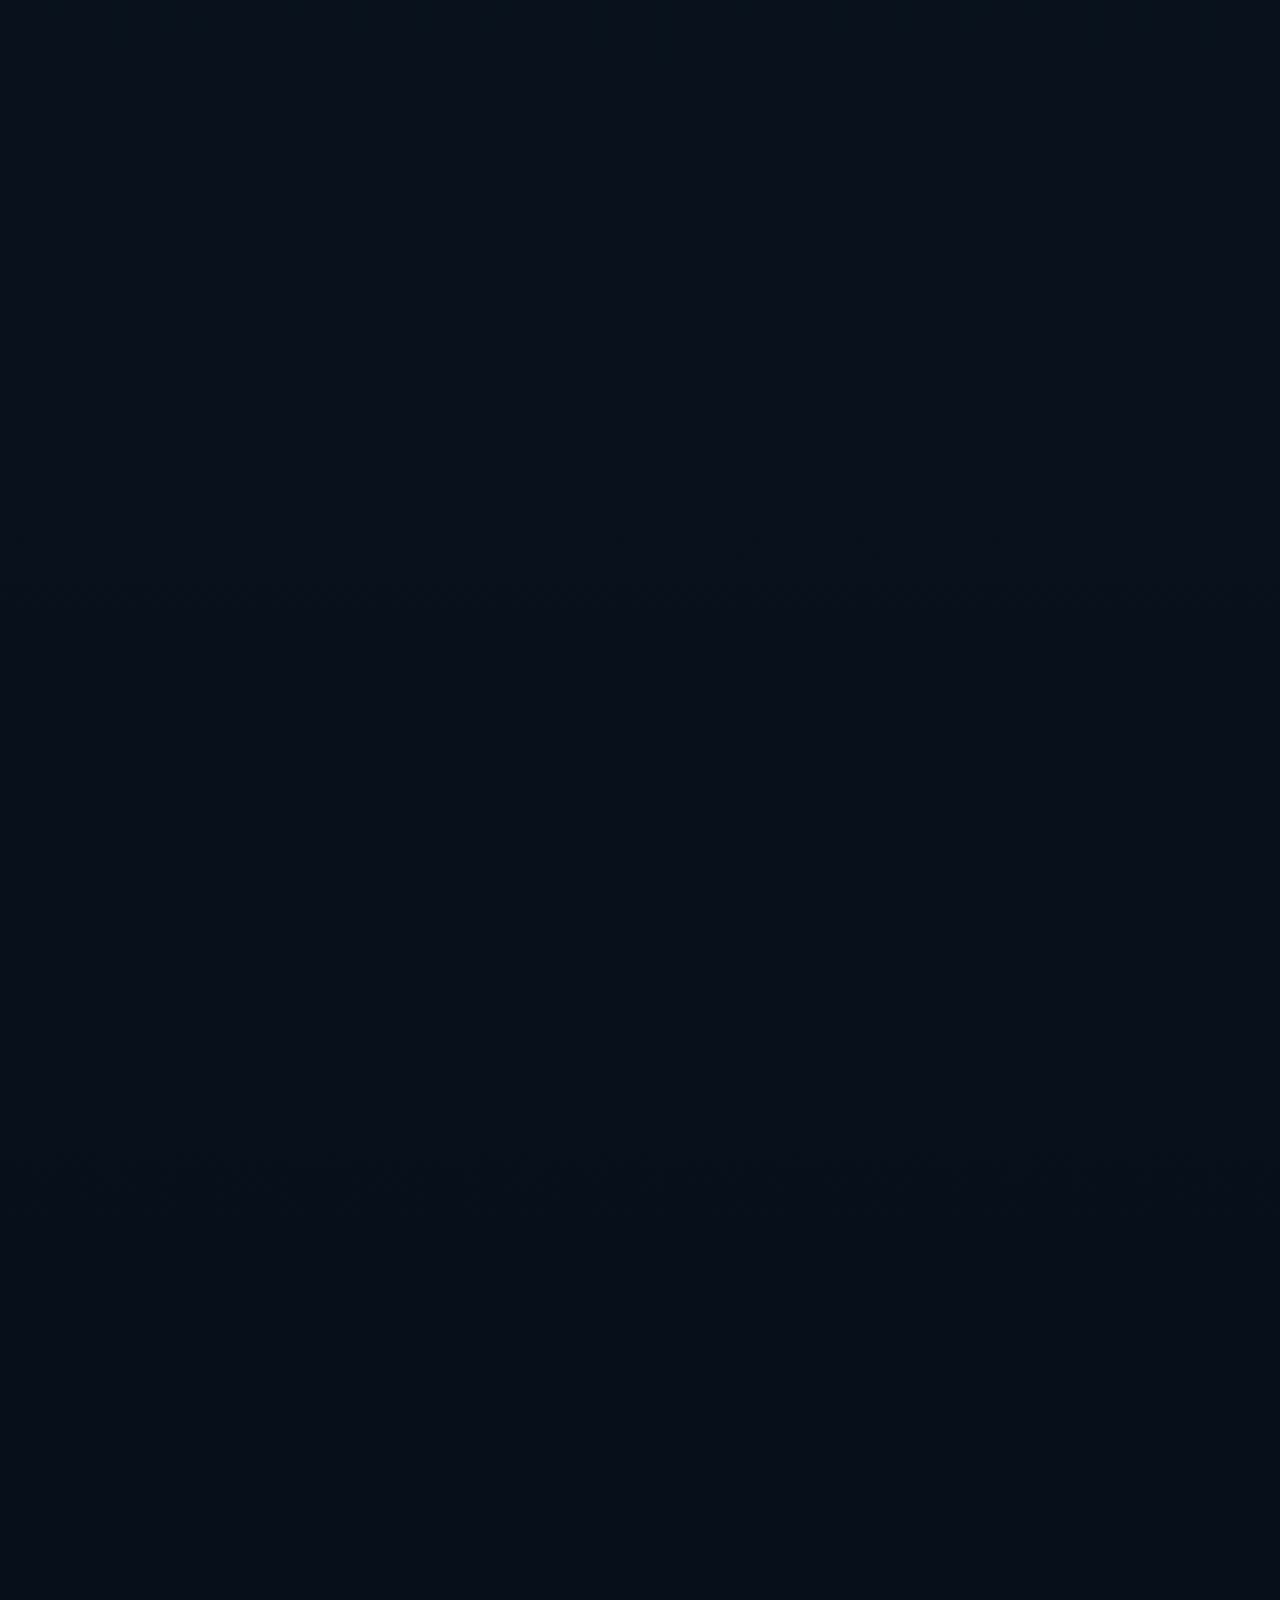
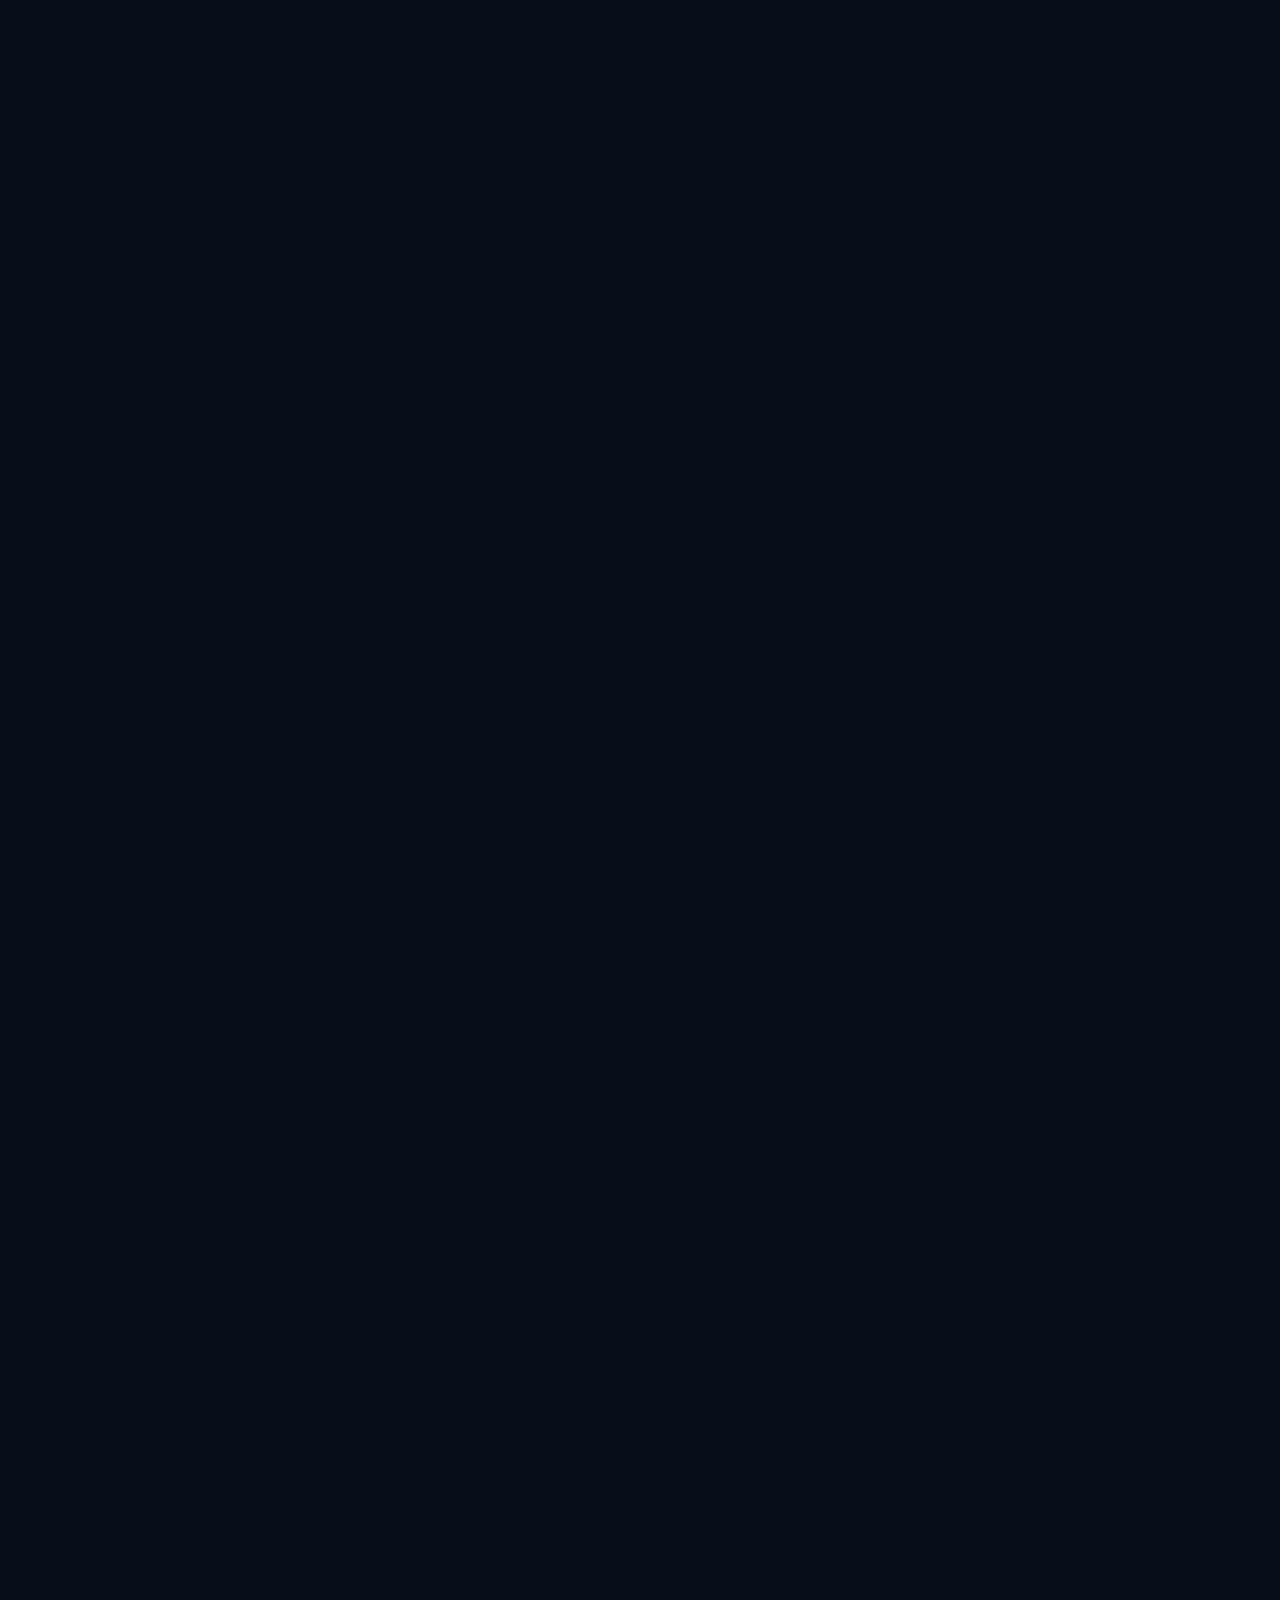
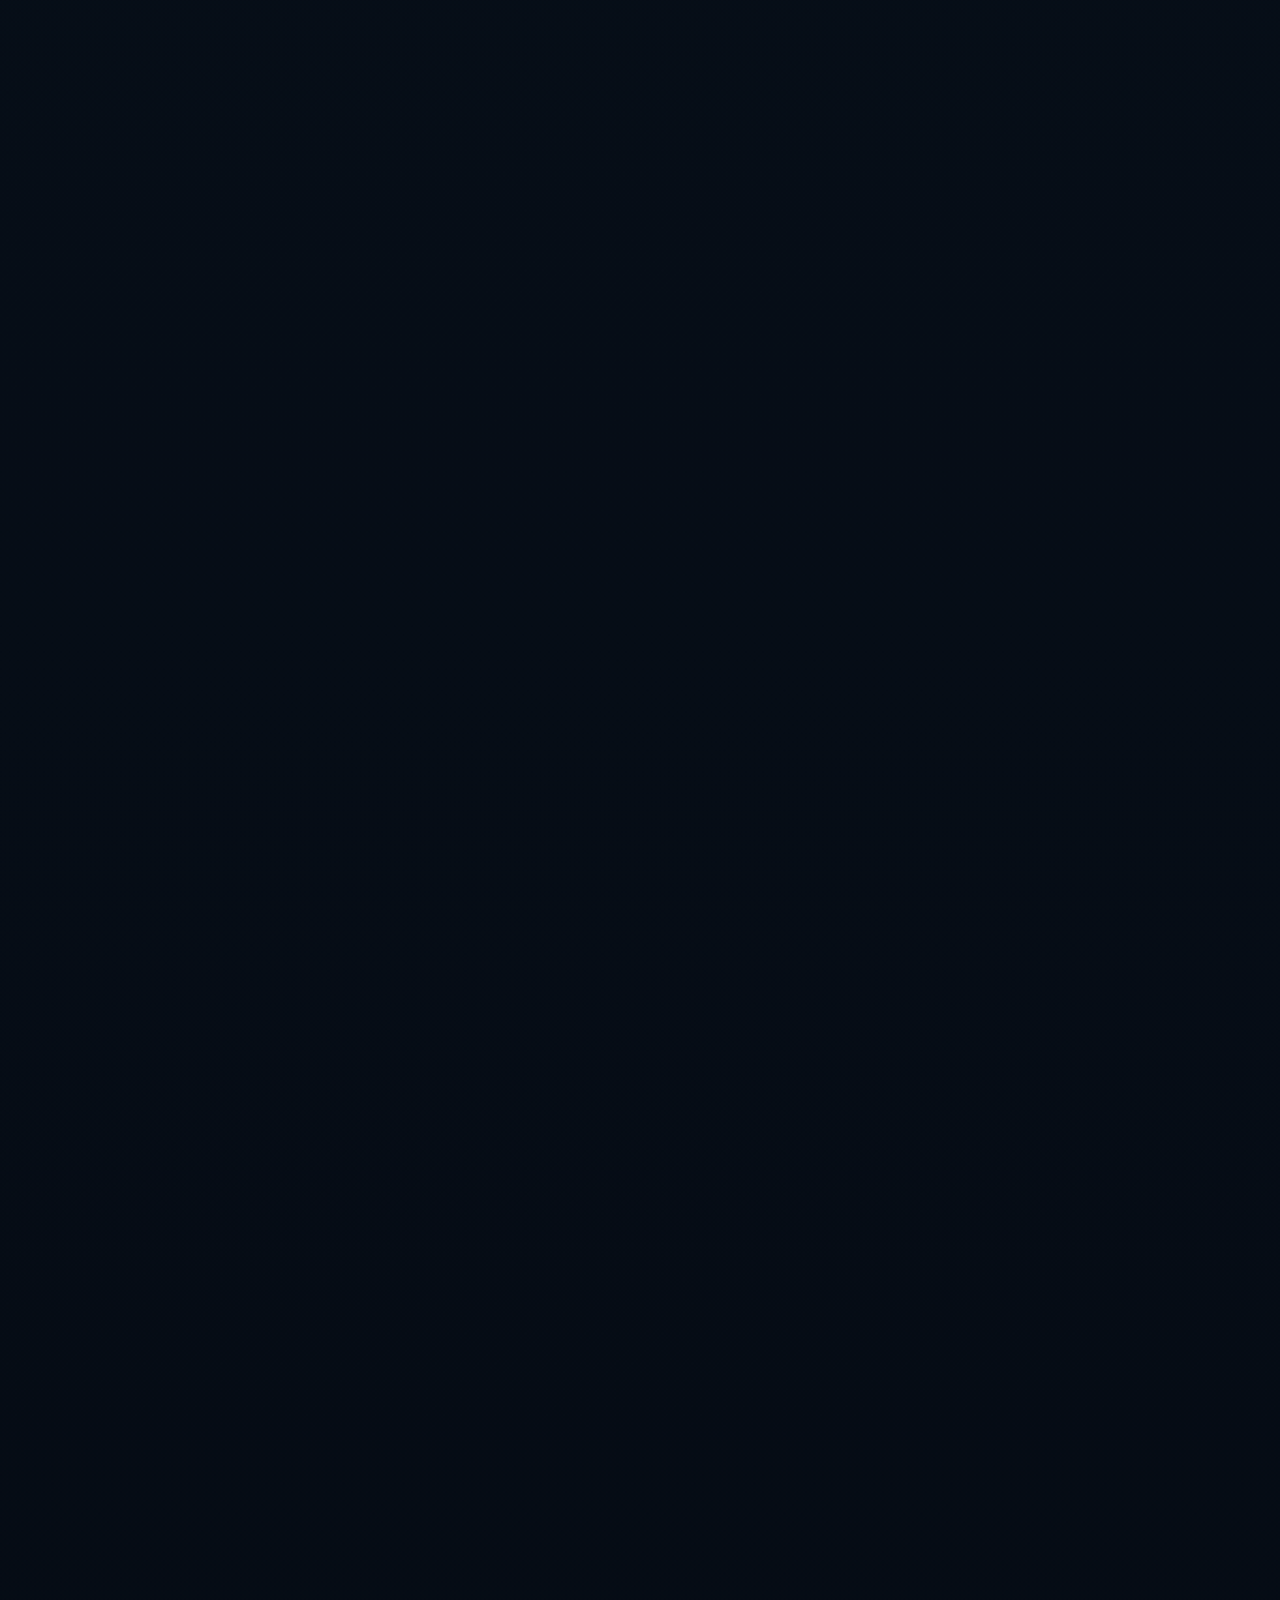
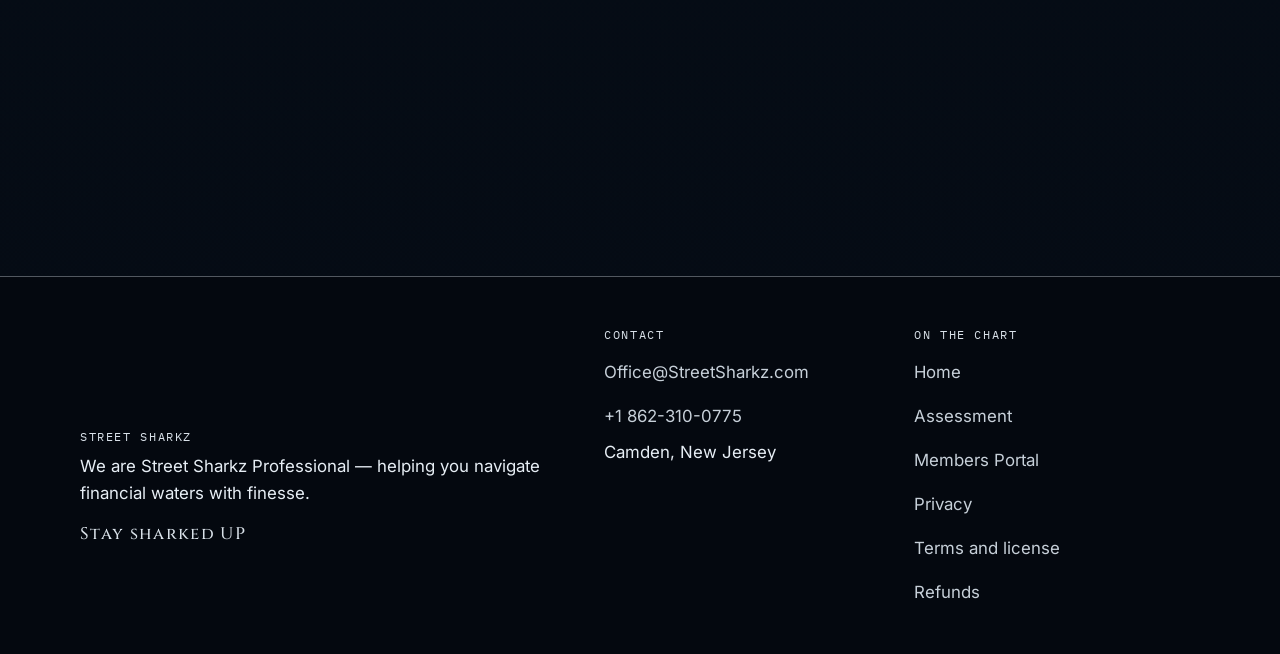
==== commit 17033a67: "Preview round 6 — Chalk player capped small (300px)" ====
--- a/index.html
+++ b/index.html
@@ -473,7 +473,7 @@
         <article class="pillar" style="margin-top:1.5rem;">
           <header><h3>Chalk on your favorite president</h3><span class="idx">Short</span></header>
           <p>Chalk-Trophies takes the mic in this Pirate Radio short &mdash; a word about your favorite president. Same actions, different label. Run the Actions Check.</p>
-          <video controls playsinline preload="metadata" poster="assets/video/chalk-favorite-president.jpg" style="width:100%;max-width:560px;aspect-ratio:16/9;height:auto;border-radius:14px;border:1px solid var(--line);display:block;margin:0.8rem auto 0;background:#000;">
+          <video controls playsinline preload="metadata" poster="assets/video/chalk-favorite-president.jpg" style="width:100%;max-width:300px;aspect-ratio:16/9;height:auto;border-radius:14px;border:1px solid var(--line);display:block;margin:0.8rem auto 0;background:#000;">
             <source src="assets/video/chalk-favorite-president.mp4" type="video/mp4">
             <track kind="captions" src="assets/video/chalk-favorite-president.vtt" srclang="en" label="English">
           </video>
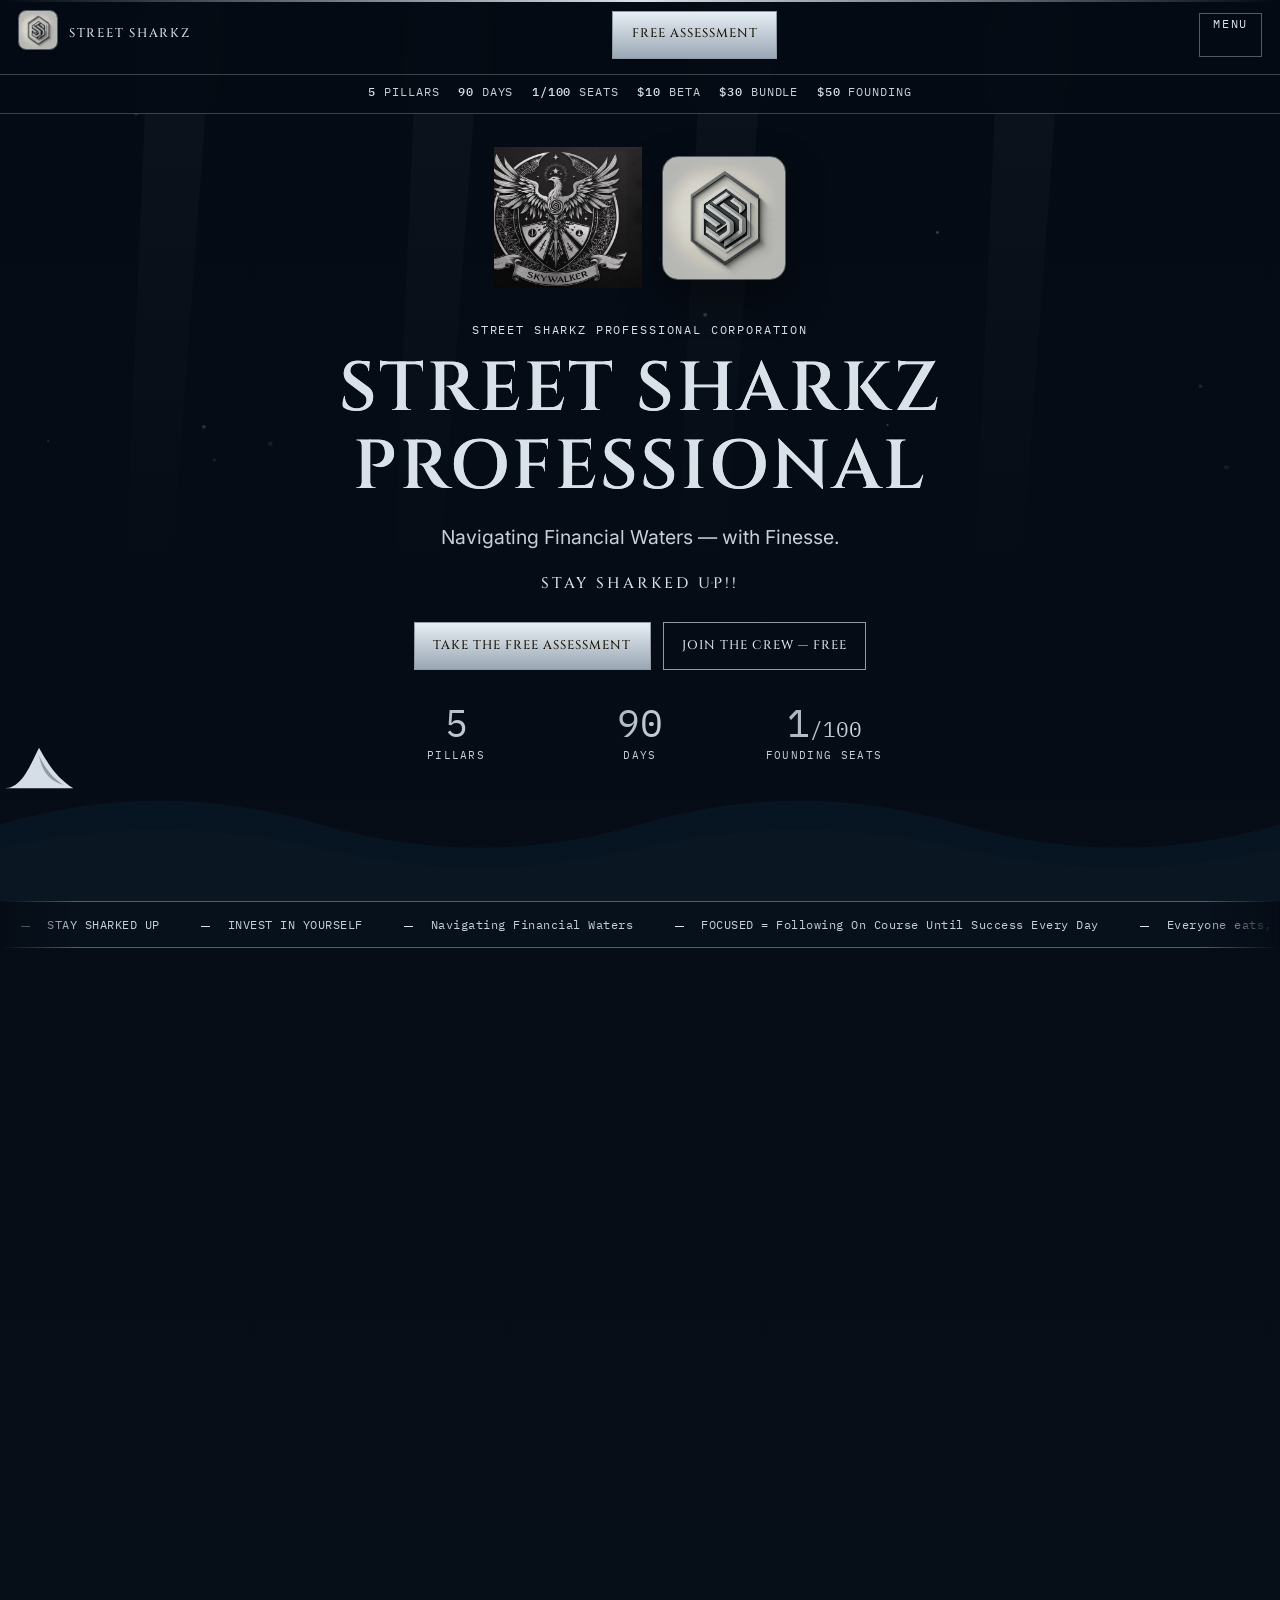
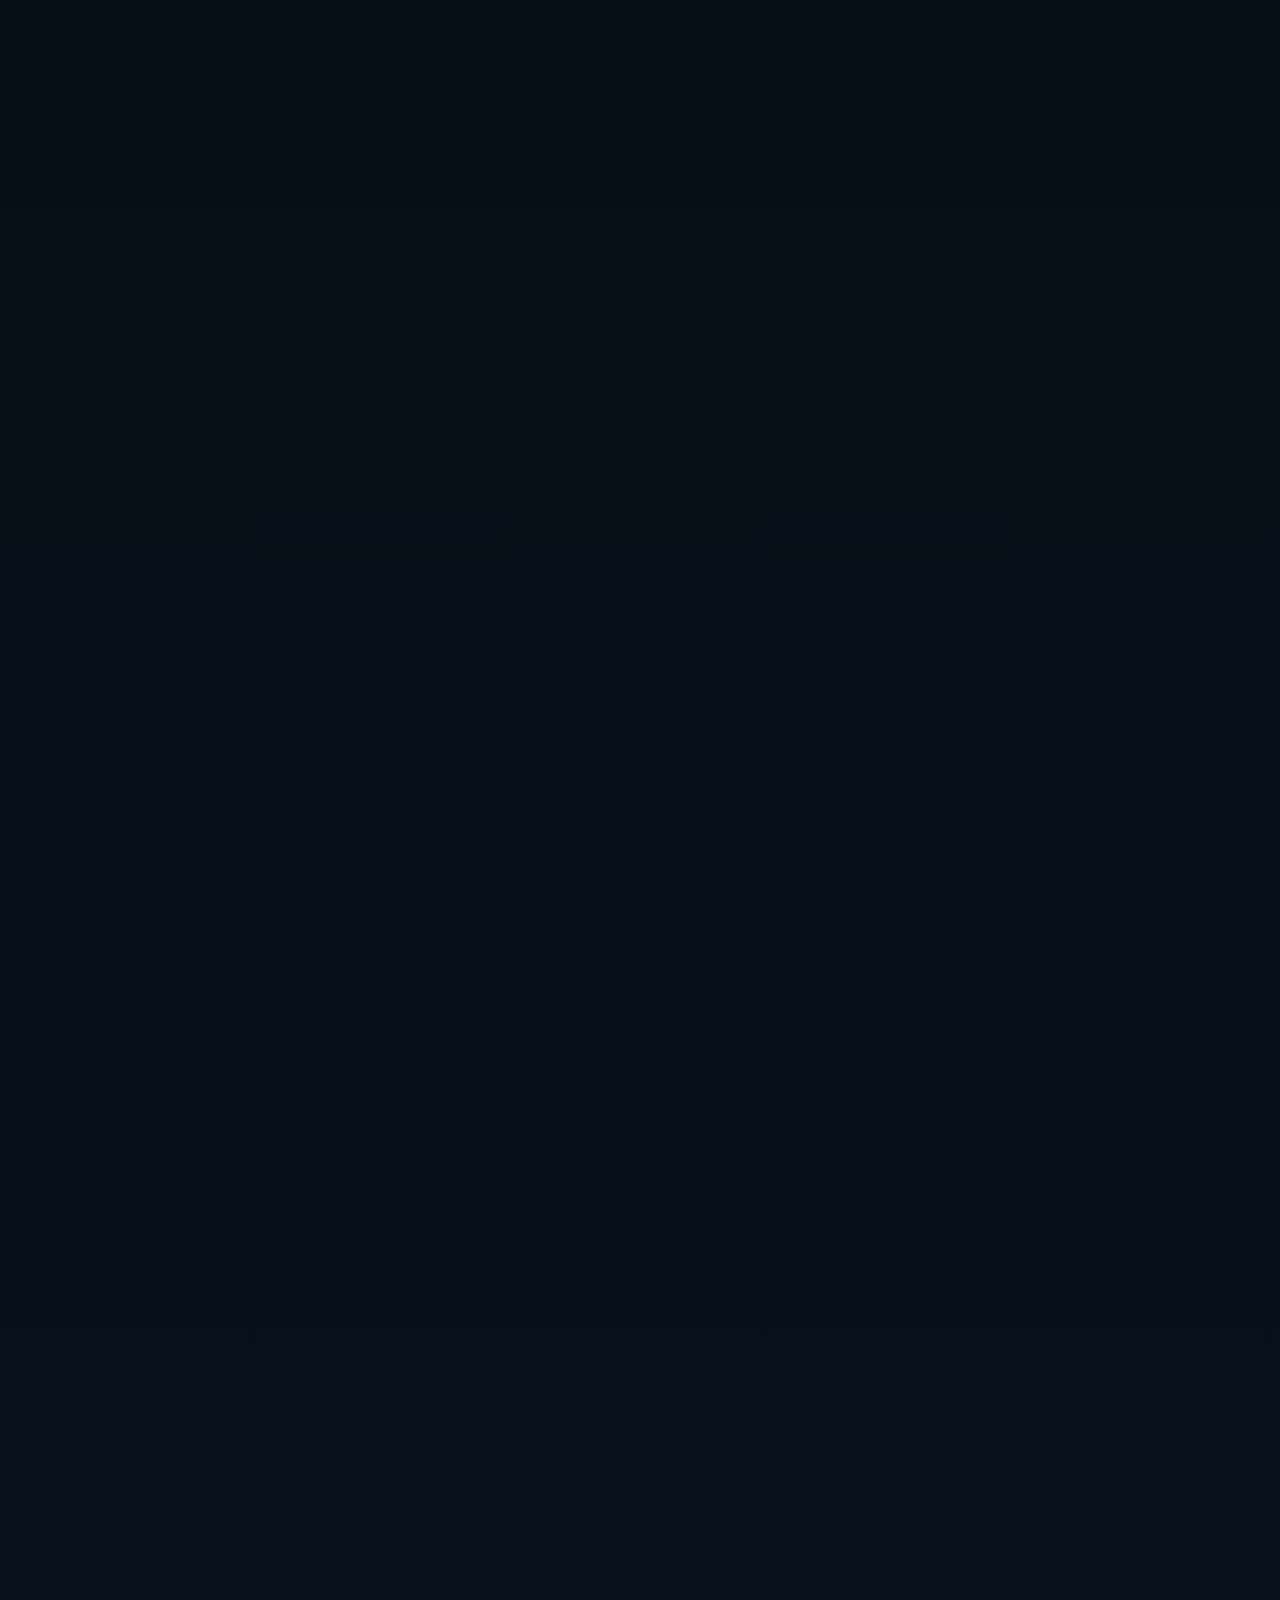
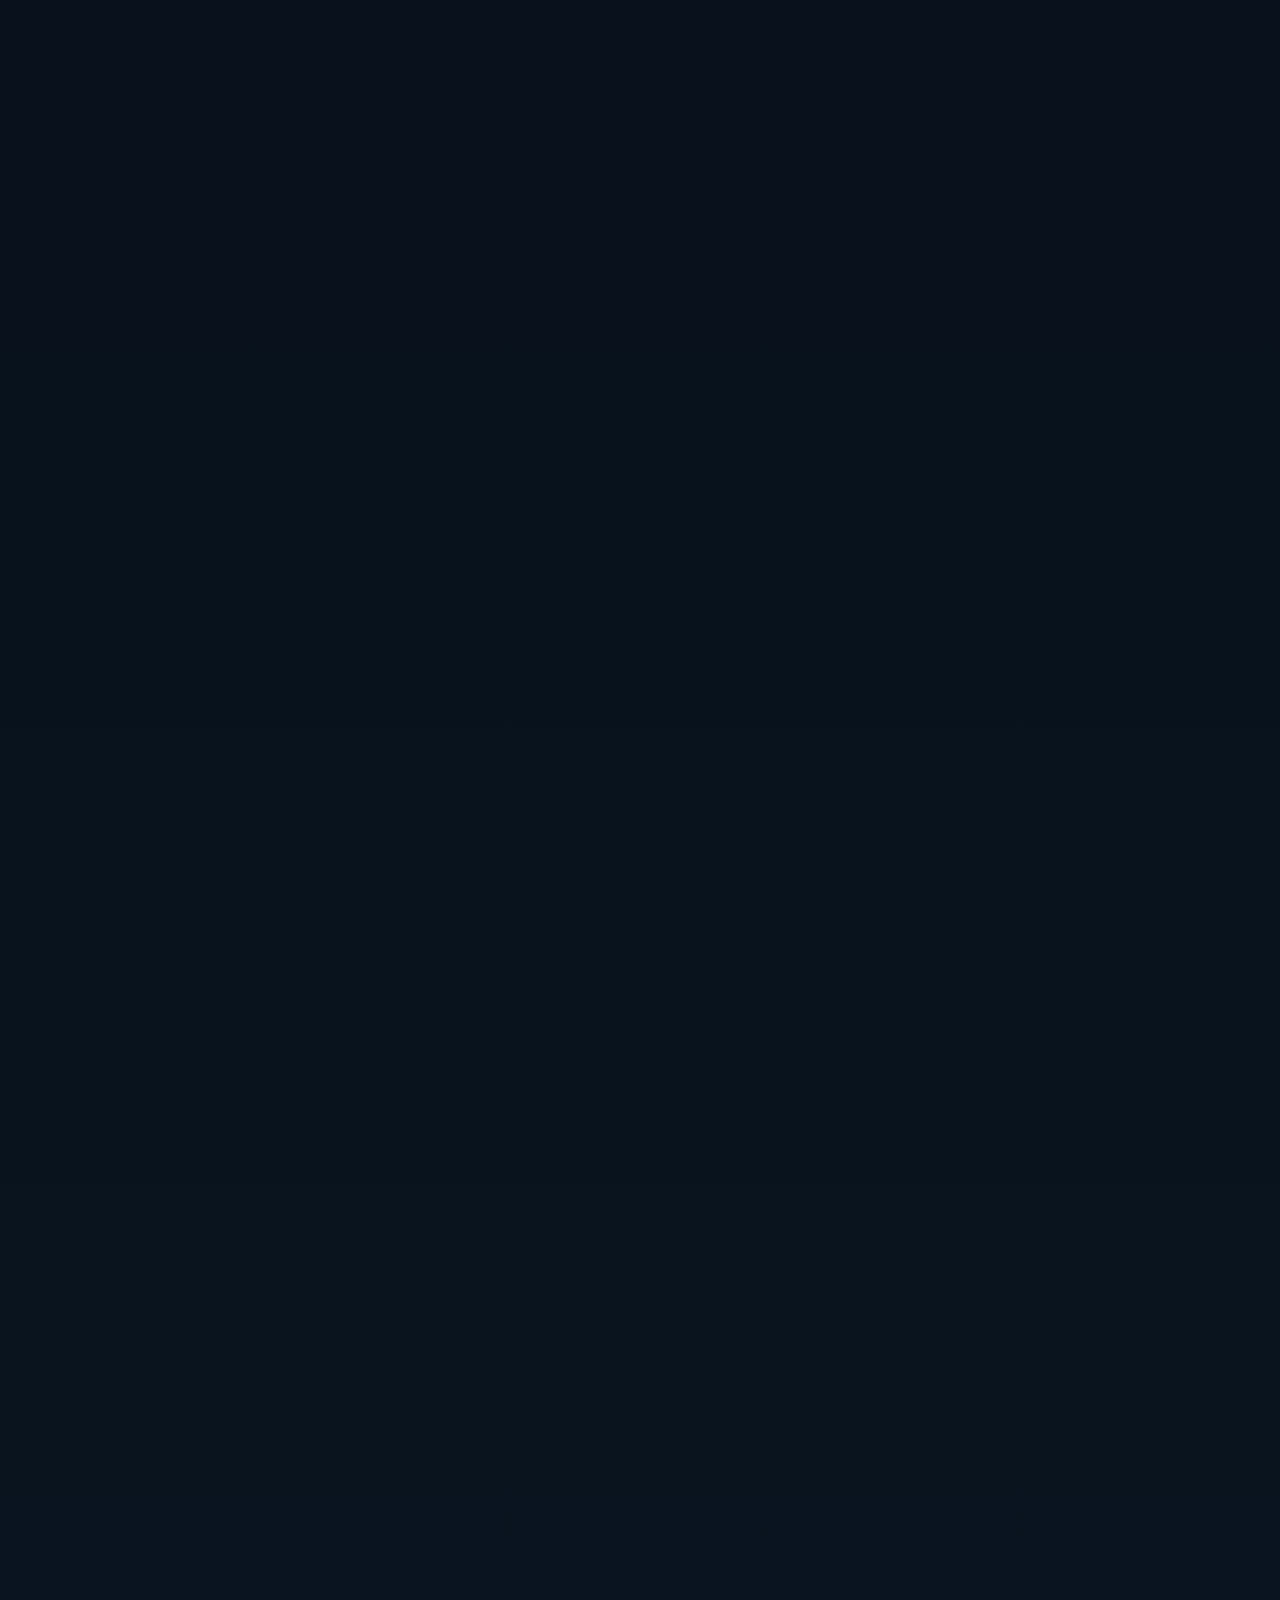
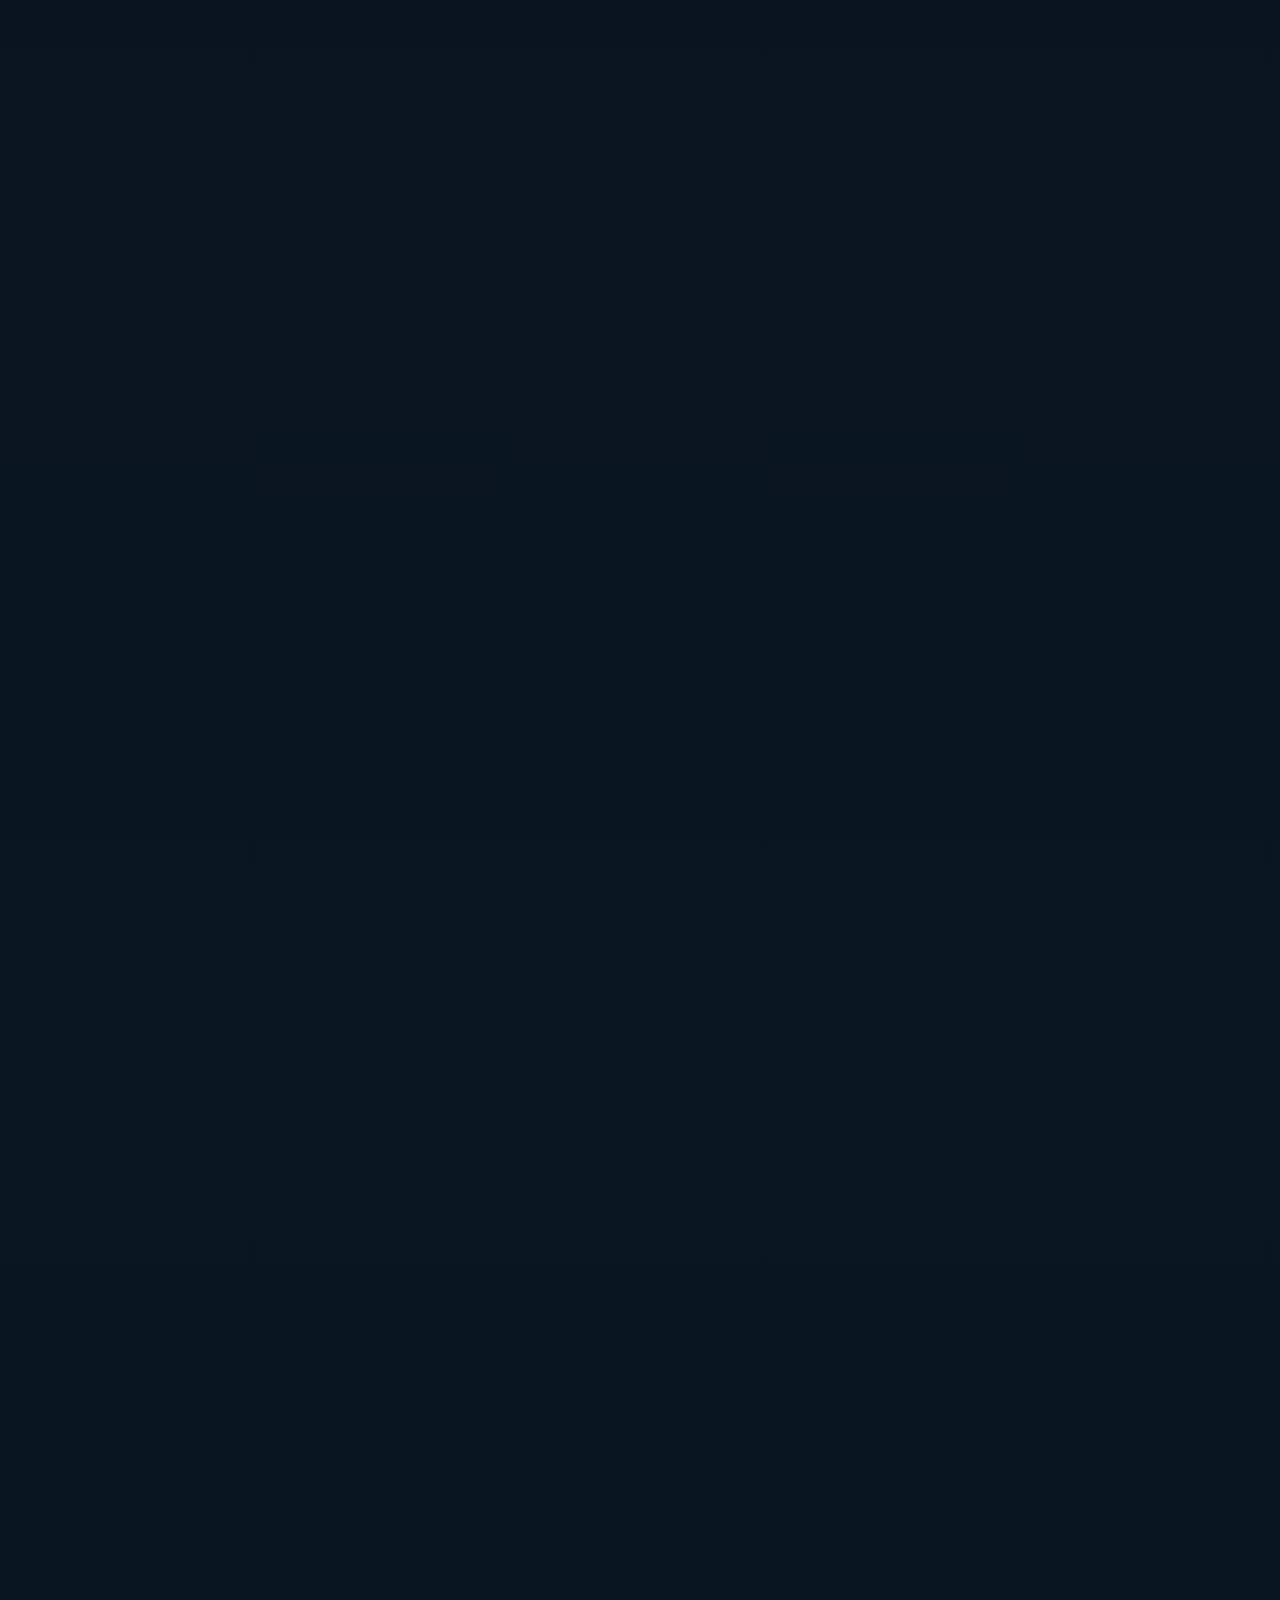
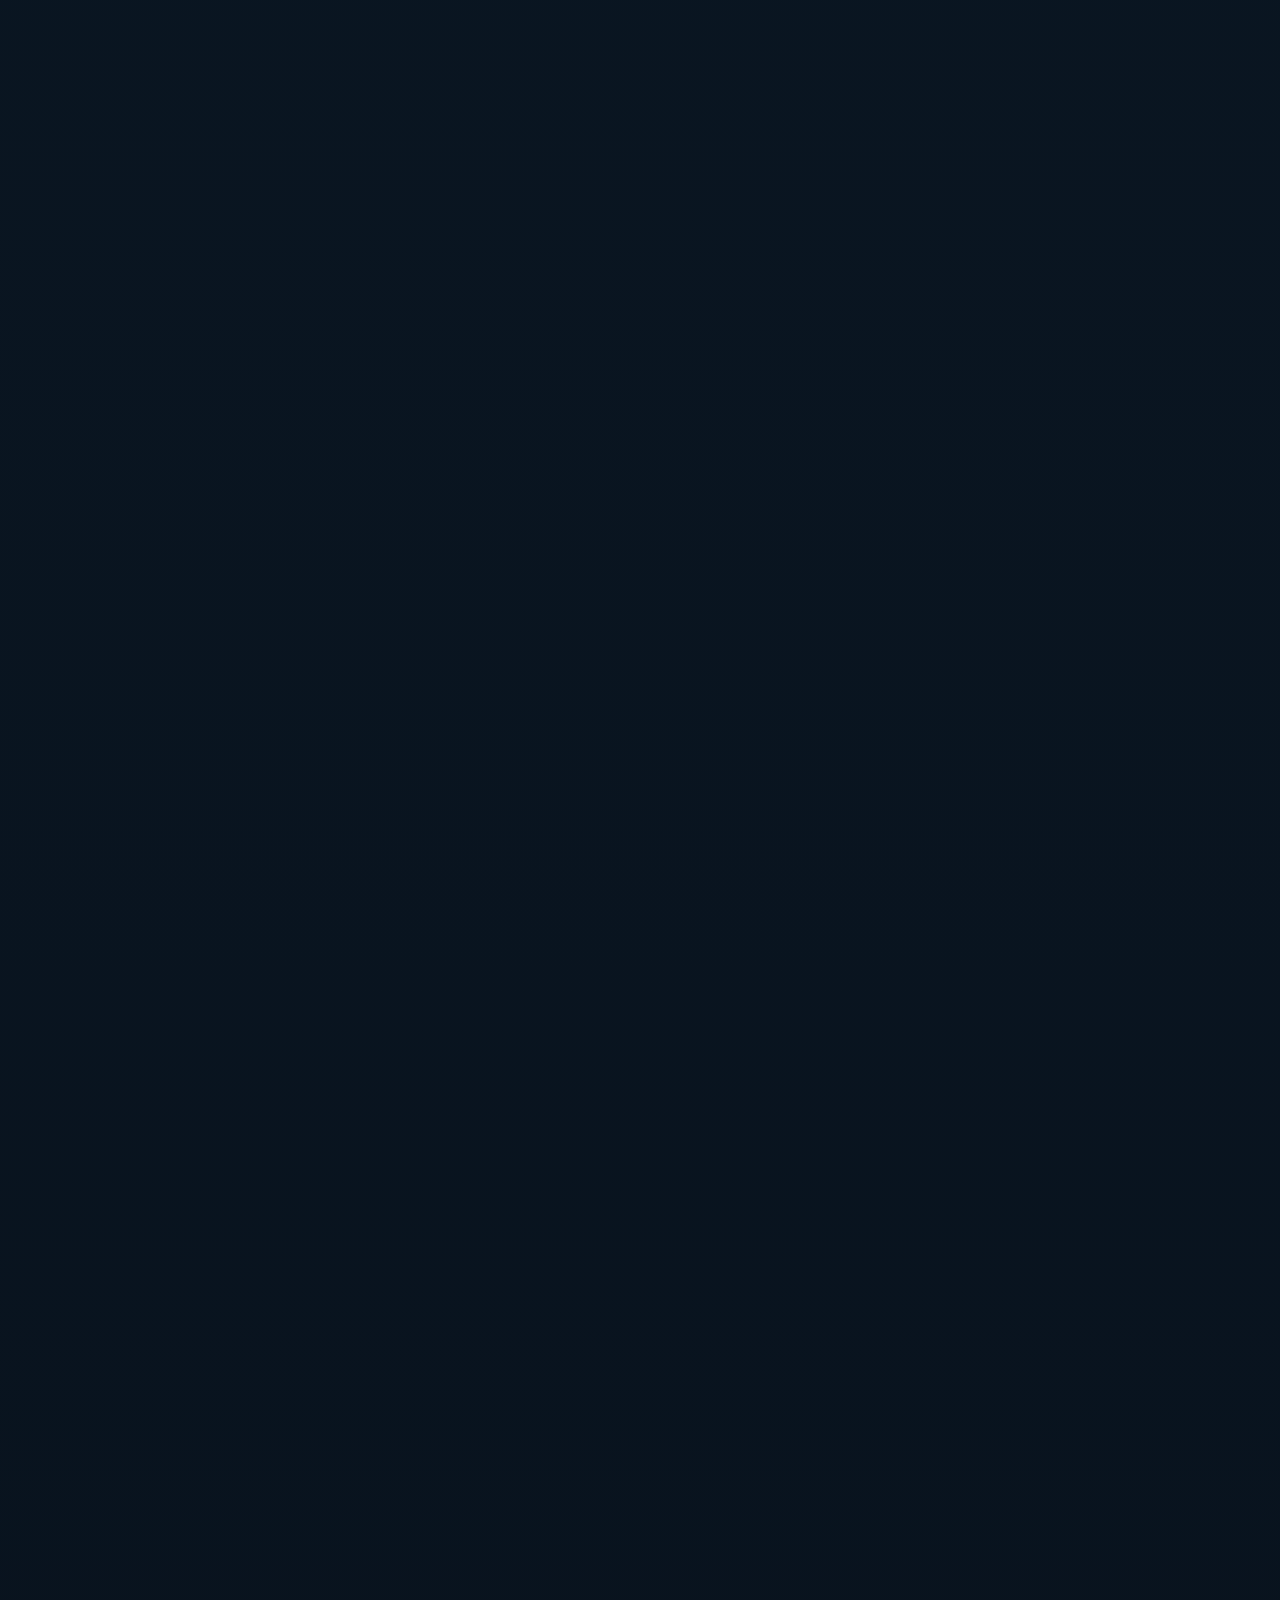
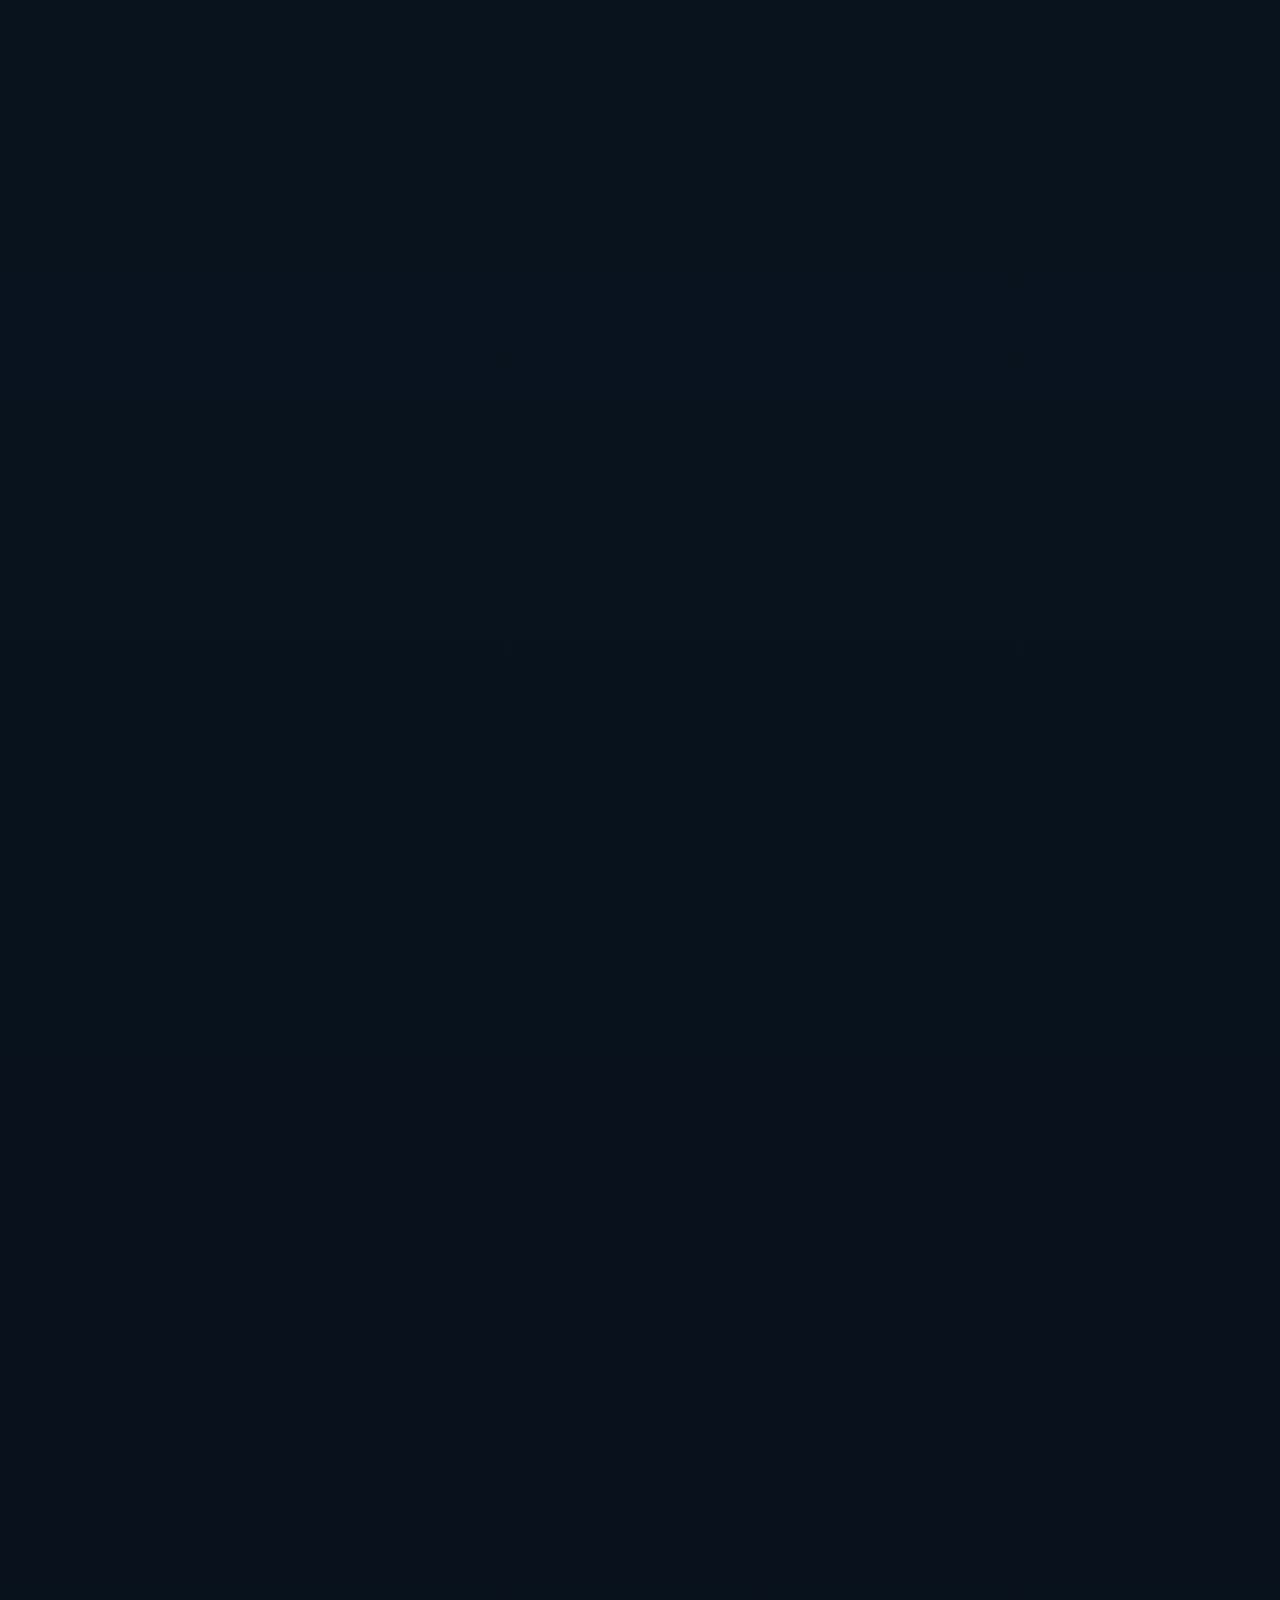
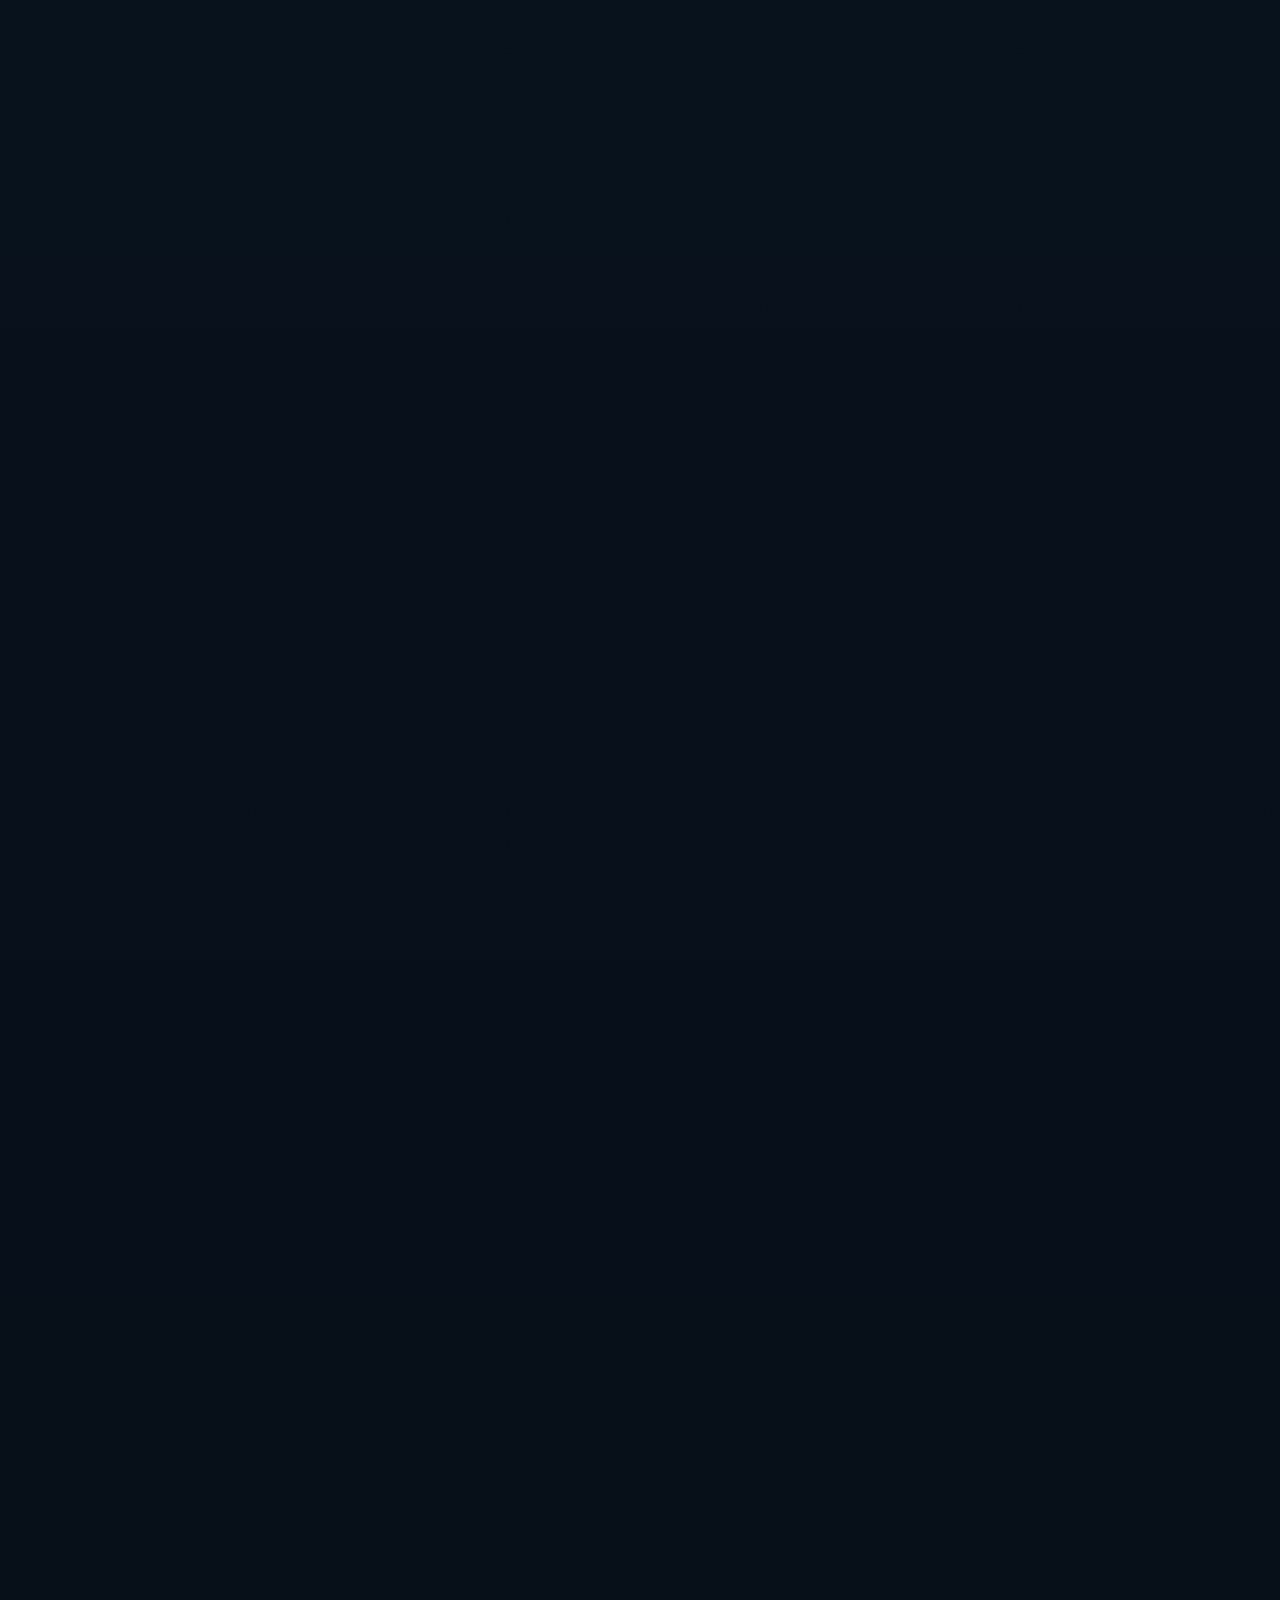
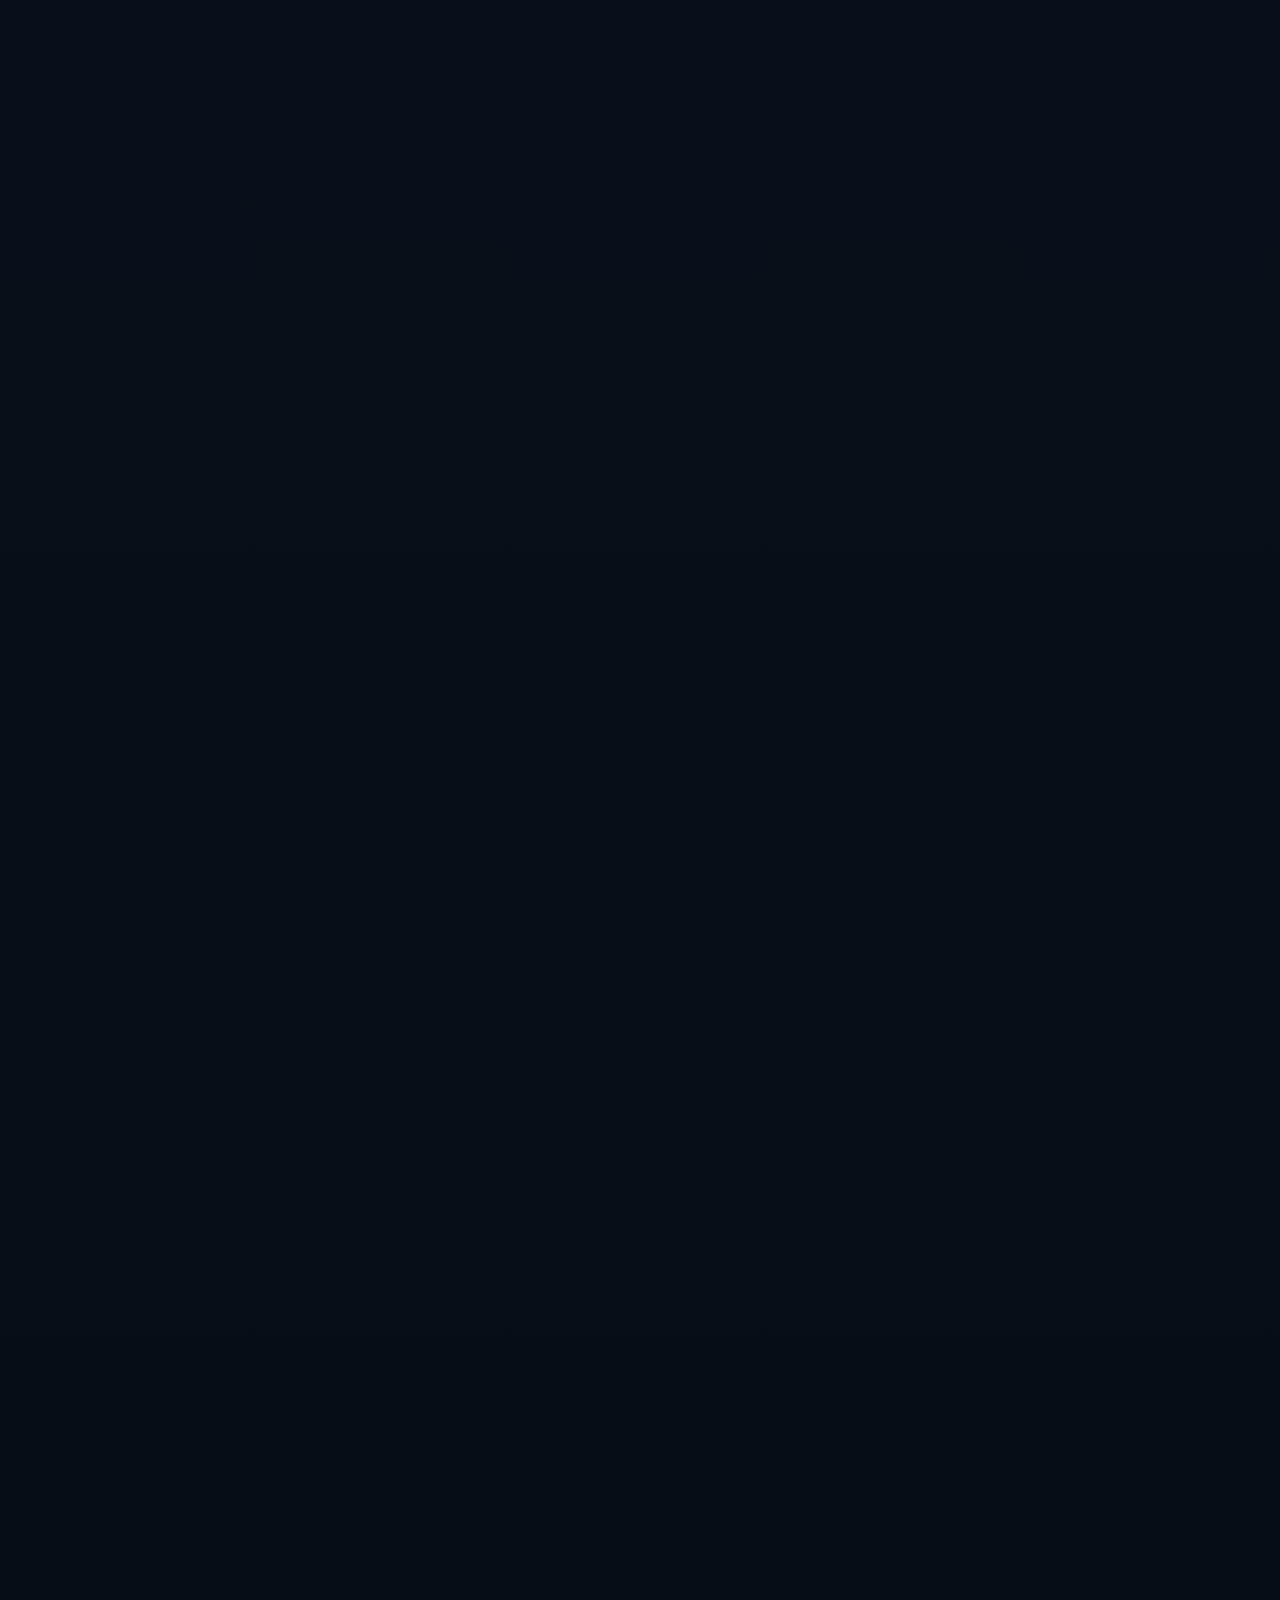
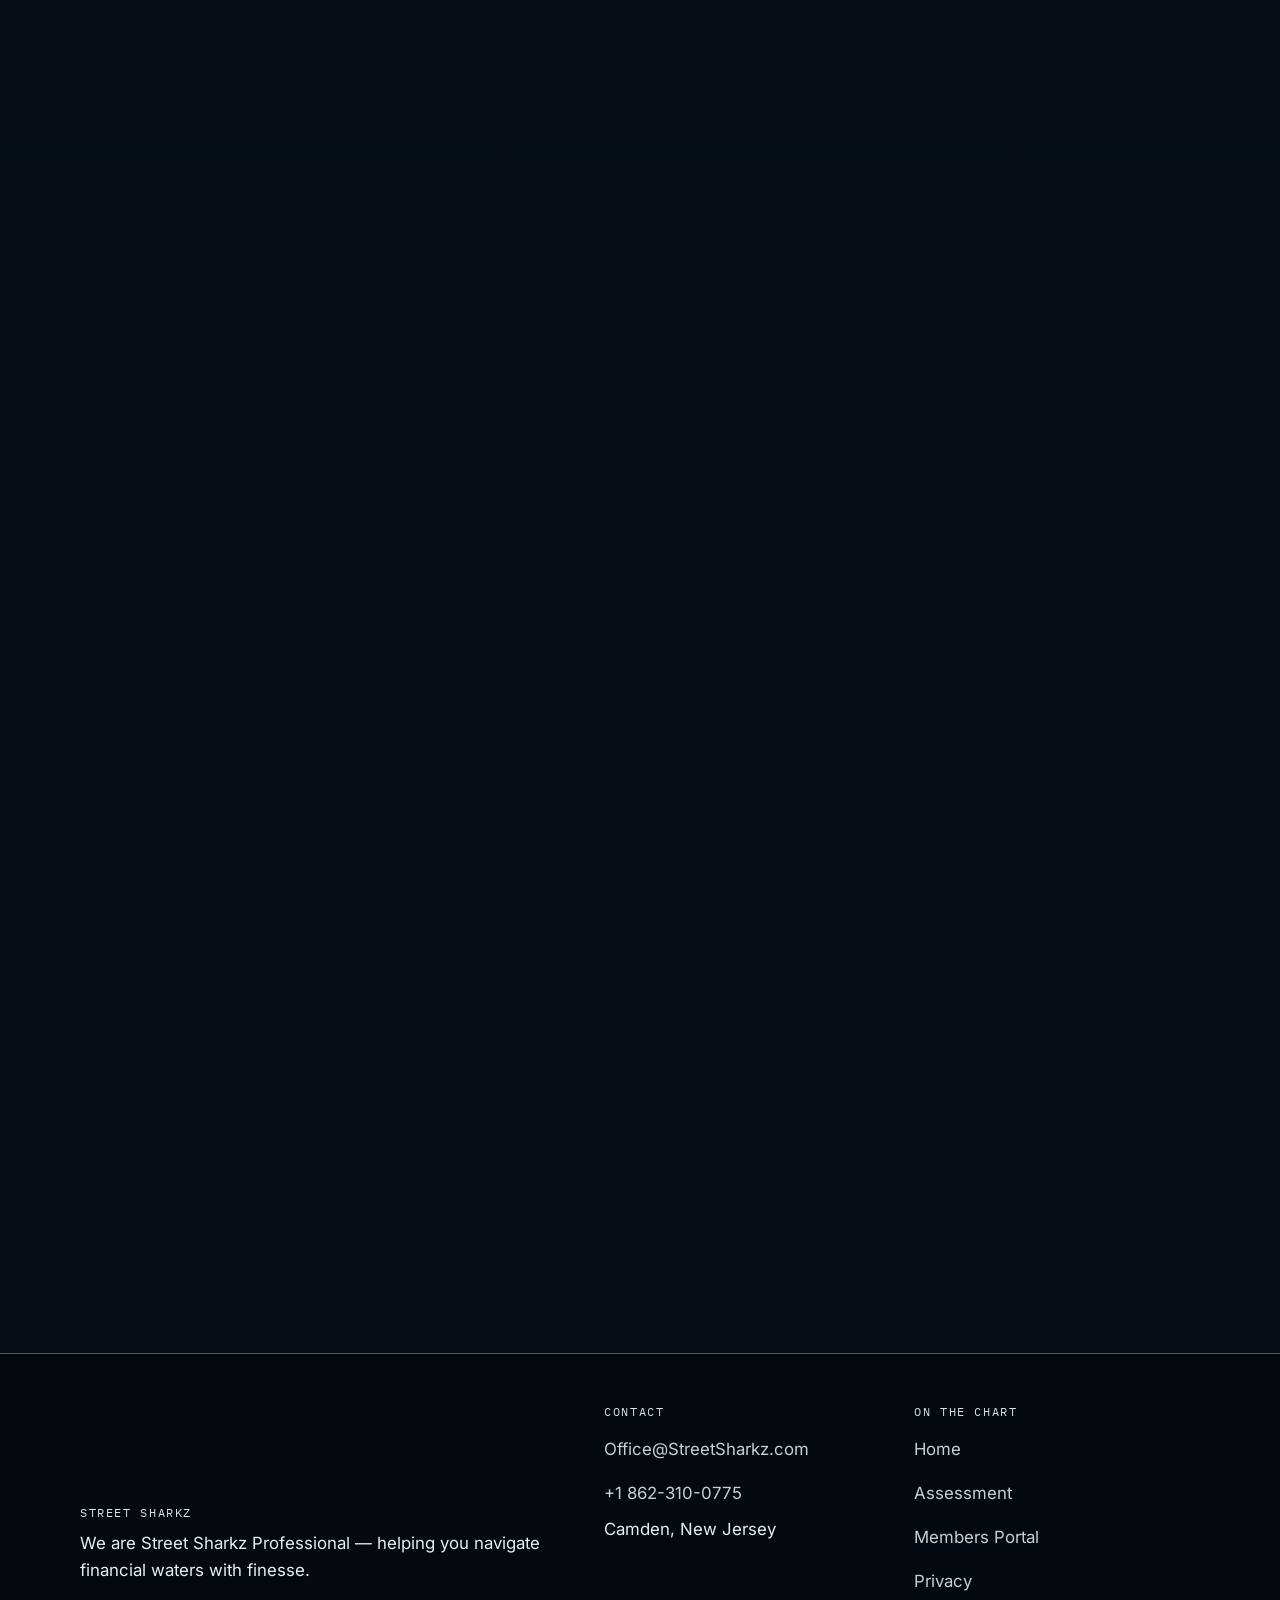
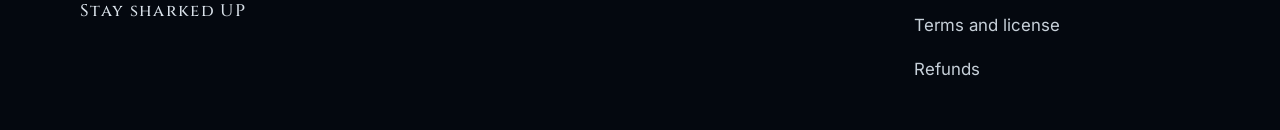
==== commit 5410de18: "Preview round 7 — sizing via stylesheet classes (CSP-safe)" ====
--- a/index.html
+++ b/index.html
@@ -470,10 +470,10 @@
           <li>Friday · 7 PM ET</li>
         </ul>
         <p><a class="btn btn-ghost" href="https://www.youtube.com/@PirateRadio-Global" target="_blank" rel="noopener noreferrer">Open Pirate Radio<span class="sr-only"> (opens in a new tab)</span></a></p>
-        <article class="pillar" style="margin-top:1.5rem;">
+        <article class="pillar card-lift">
           <header><h3>Chalk on your favorite president</h3><span class="idx">Short</span></header>
           <p>Chalk-Trophies takes the mic in this Pirate Radio short &mdash; a word about your favorite president. Same actions, different label. Run the Actions Check.</p>
-          <video controls playsinline preload="metadata" poster="assets/video/chalk-favorite-president.jpg" style="width:100%;max-width:300px;aspect-ratio:16/9;height:auto;border-radius:14px;border:1px solid var(--line);display:block;margin:0.8rem auto 0;background:#000;">
+          <video class="short-player" controls playsinline preload="metadata" poster="assets/video/chalk-favorite-president.jpg">
             <source src="assets/video/chalk-favorite-president.mp4" type="video/mp4">
             <track kind="captions" src="assets/video/chalk-favorite-president.vtt" srclang="en" label="English">
           </video>
--- a/styles.css
+++ b/styles.css
@@ -1118,6 +1118,10 @@
   background: #050b14;
 }
 .clip-card figcaption { padding: 0.75rem 0.85rem 0.95rem; }
+.short-player { display: block; width: 100%; max-width: 300px; aspect-ratio: 16/9; height: auto; margin: 0.8rem auto 0; border: 1px solid var(--line); border-radius: 14px; background: #000; }
+.card-lift { margin-top: 1.5rem; }
+.anchor-logo { width: min(230px, 58vw); height: auto; border-radius: 18px; box-shadow: 0 18px 50px rgba(0,0,0,0.45); }
+.pillars-wide { grid-template-columns: repeat(auto-fit, minmax(230px, 1fr)); }
 .clip-card h3 {
   font-family: var(--display);
   font-size: 1.05rem;
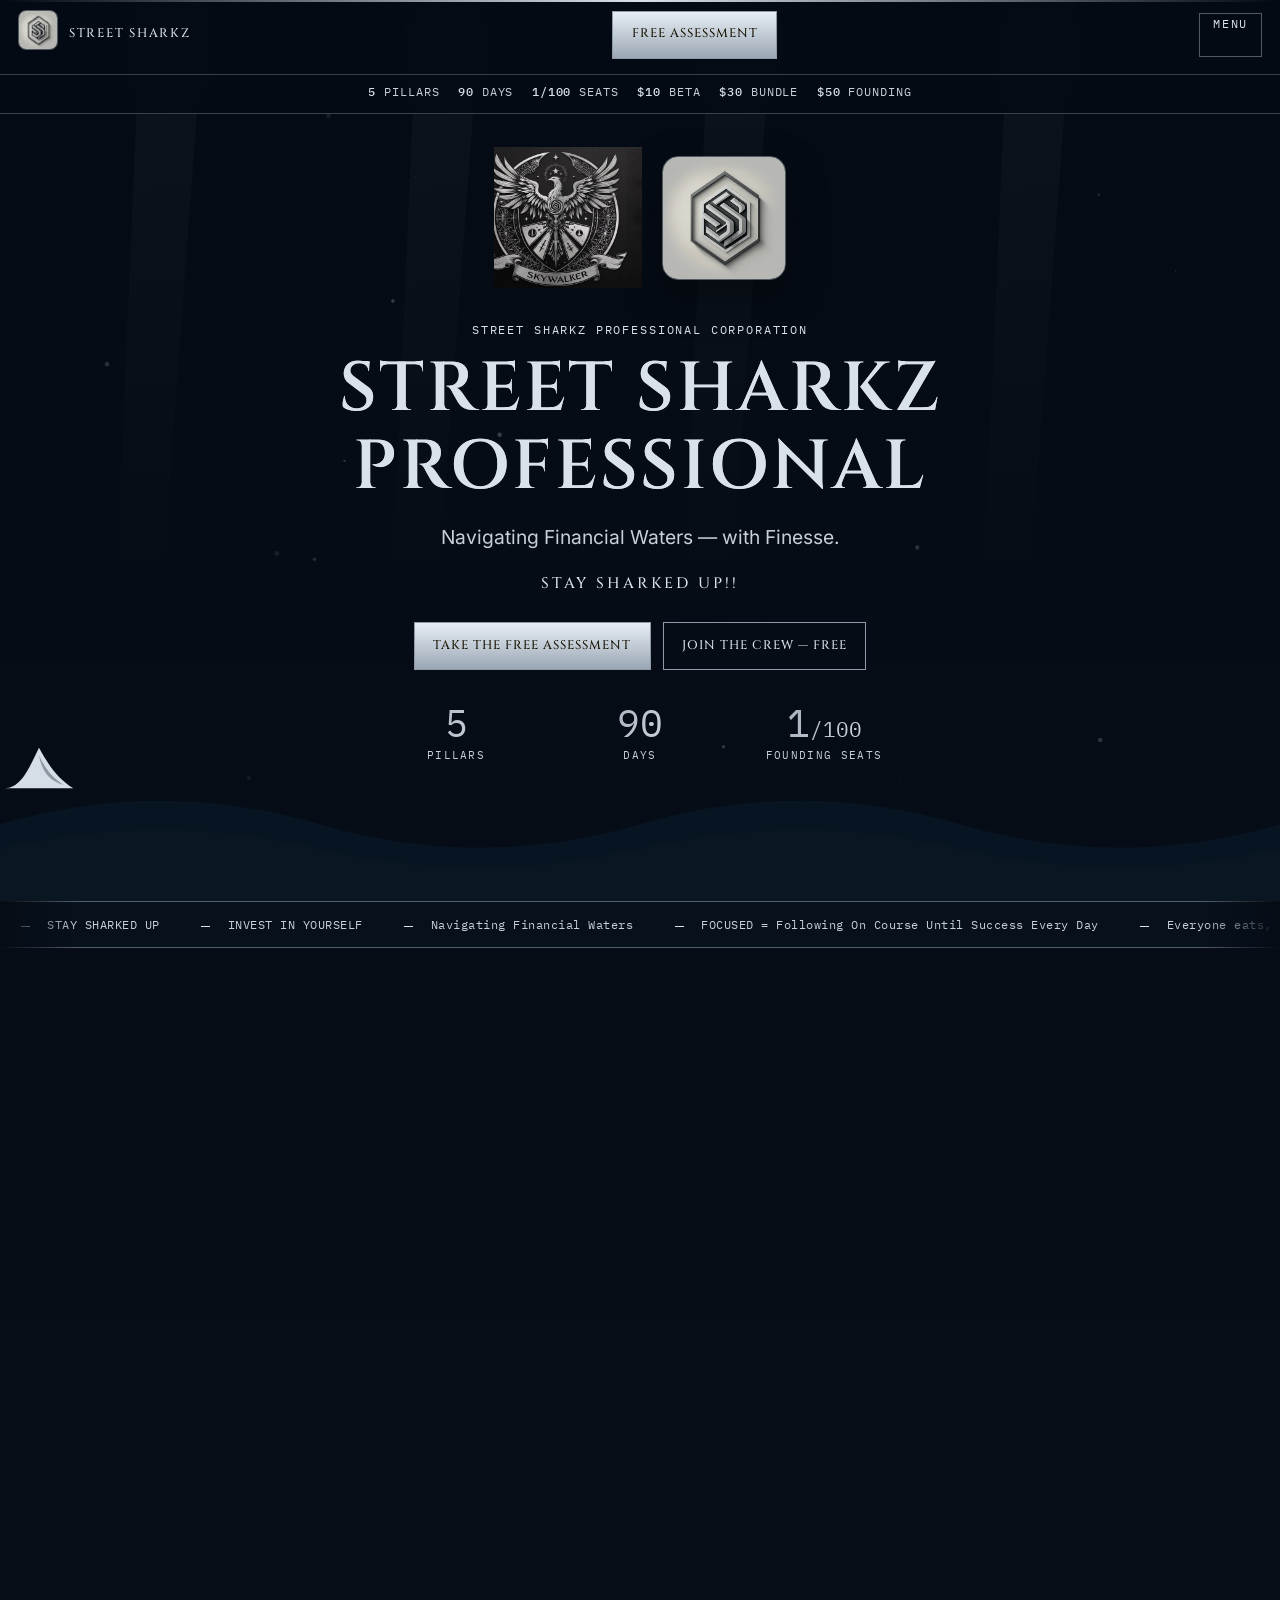
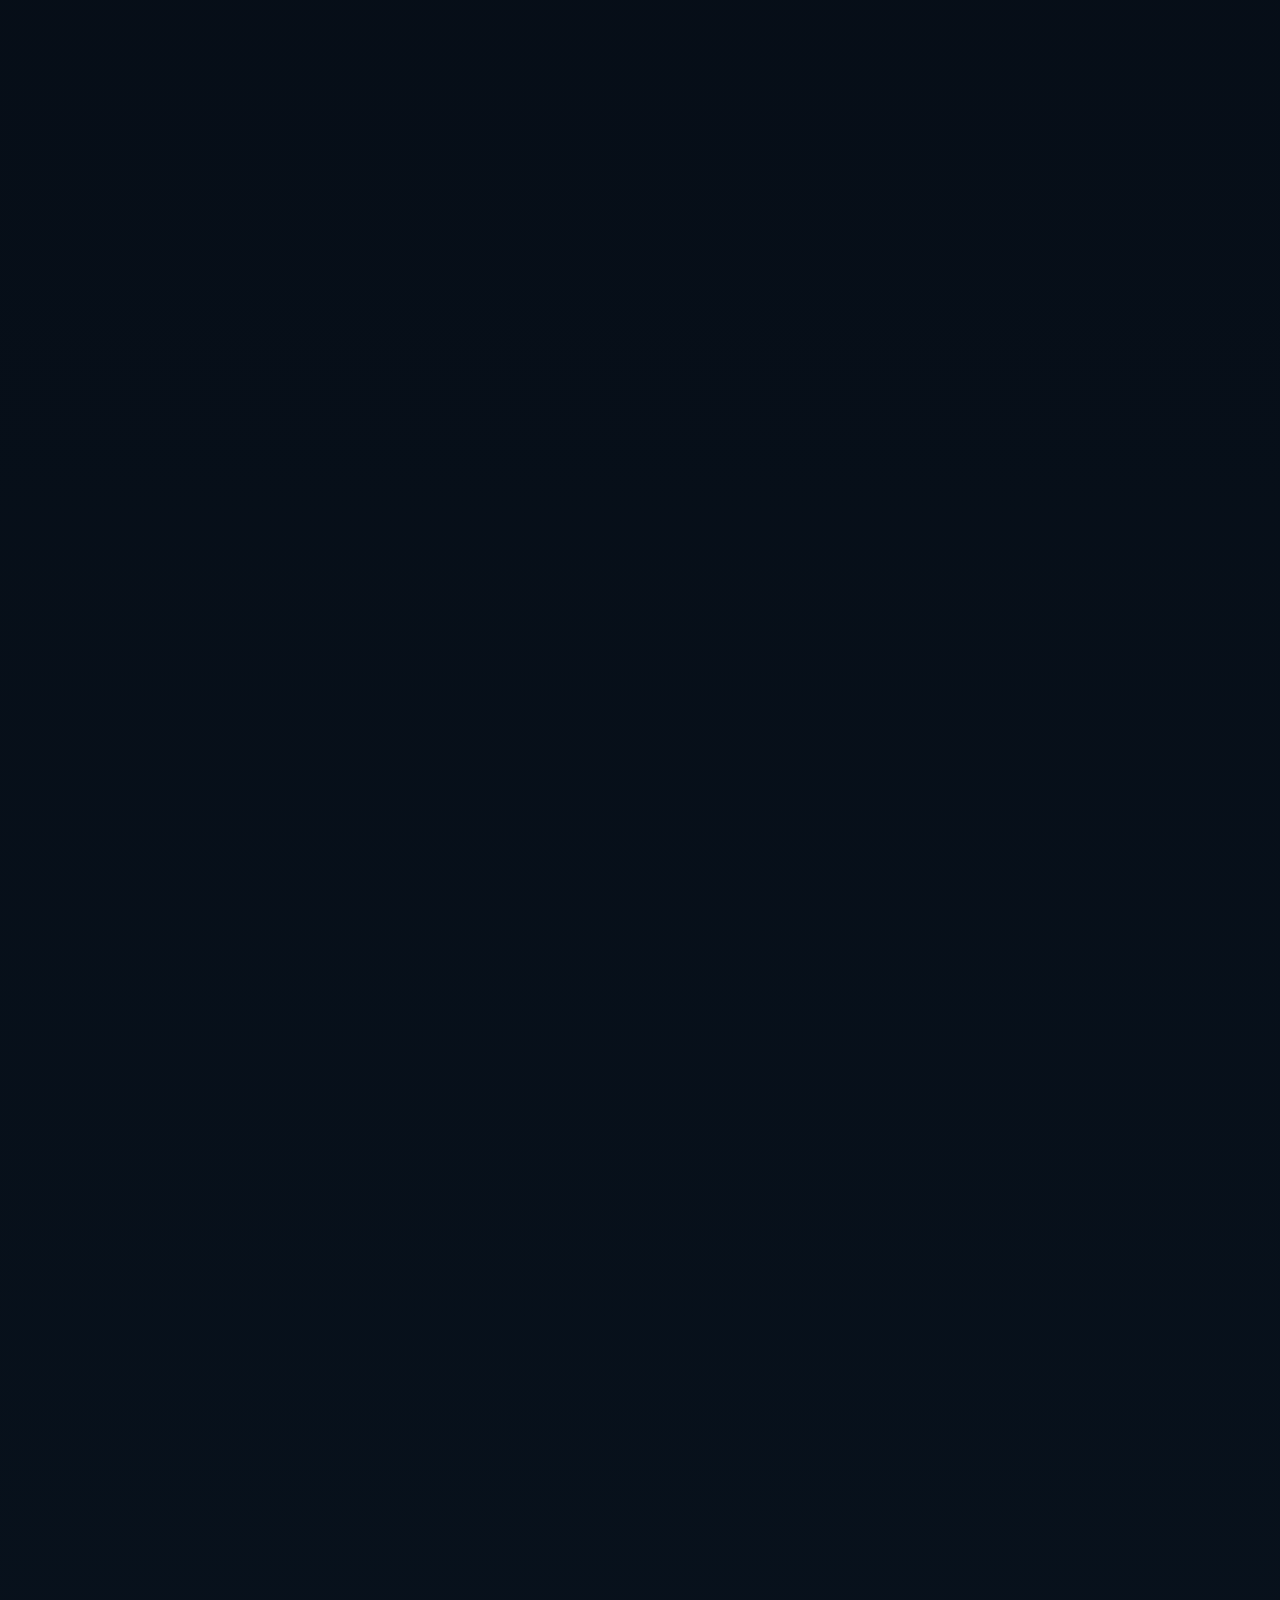
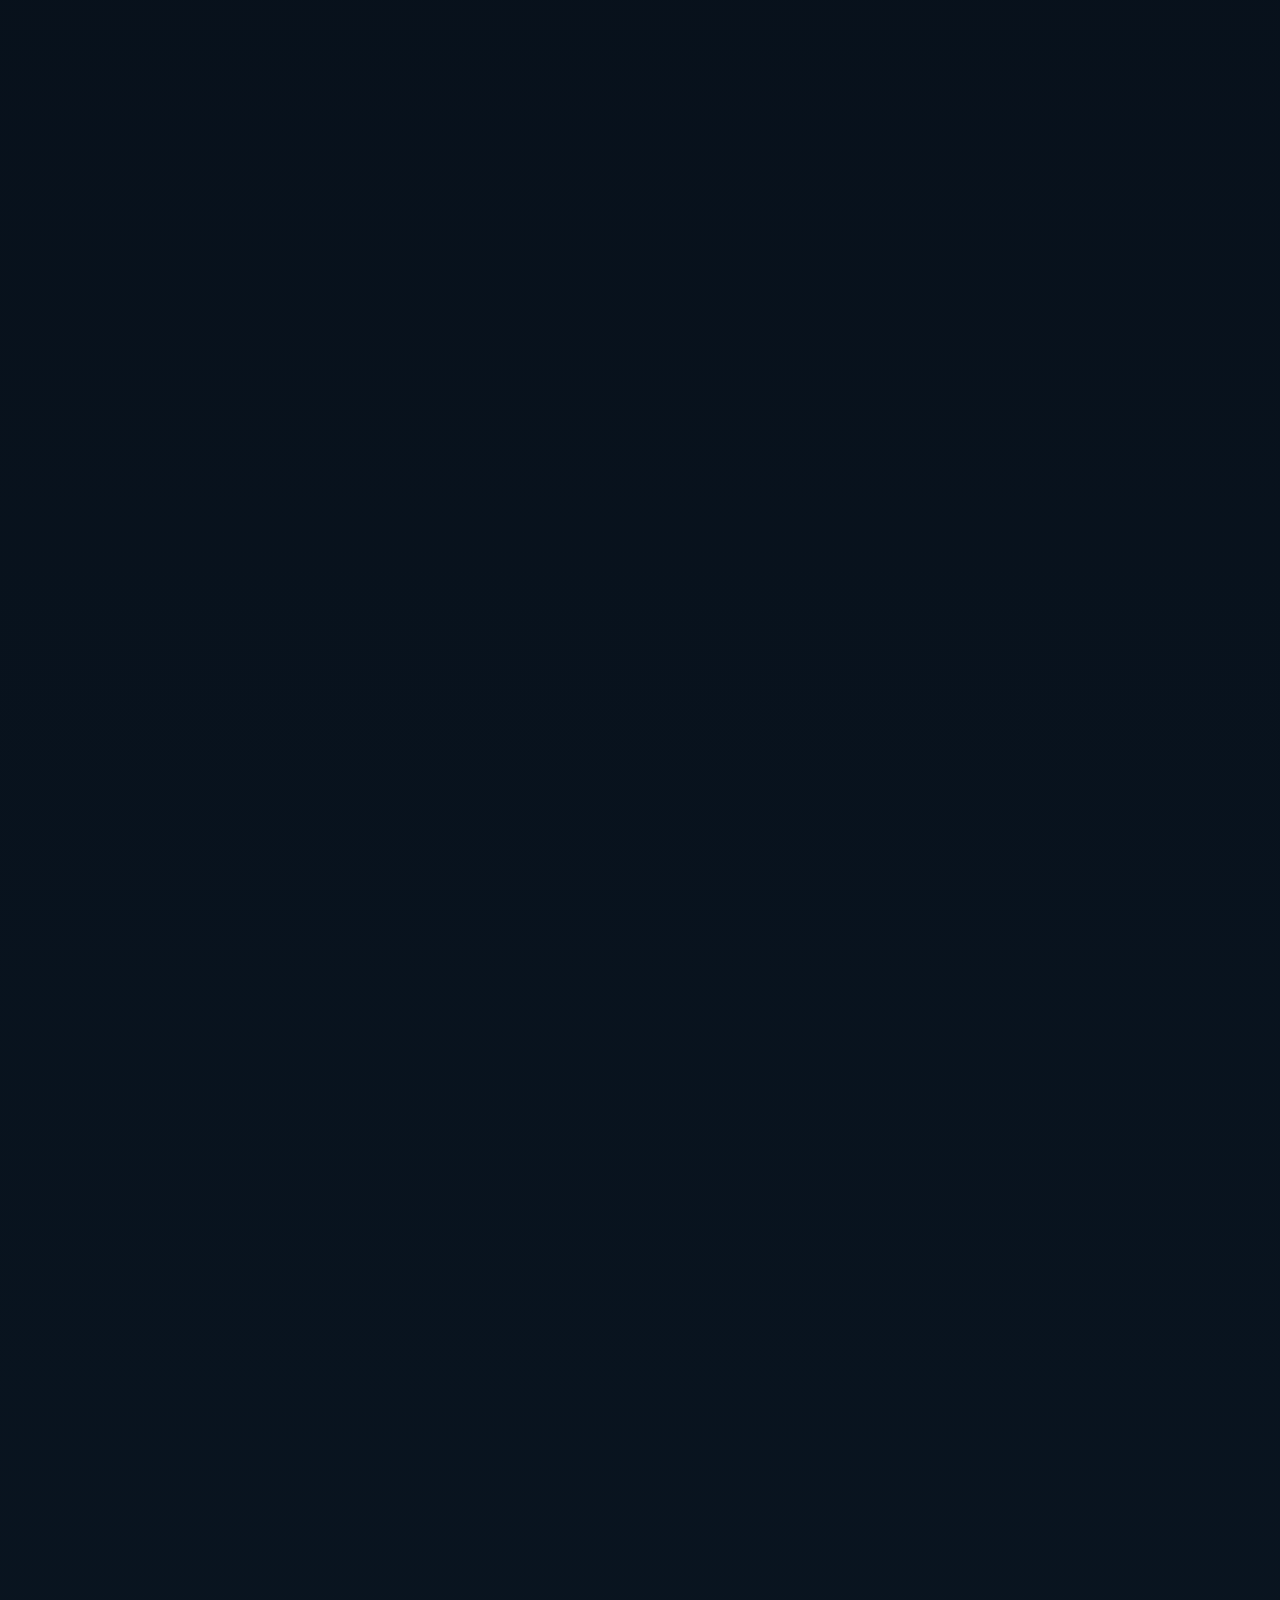
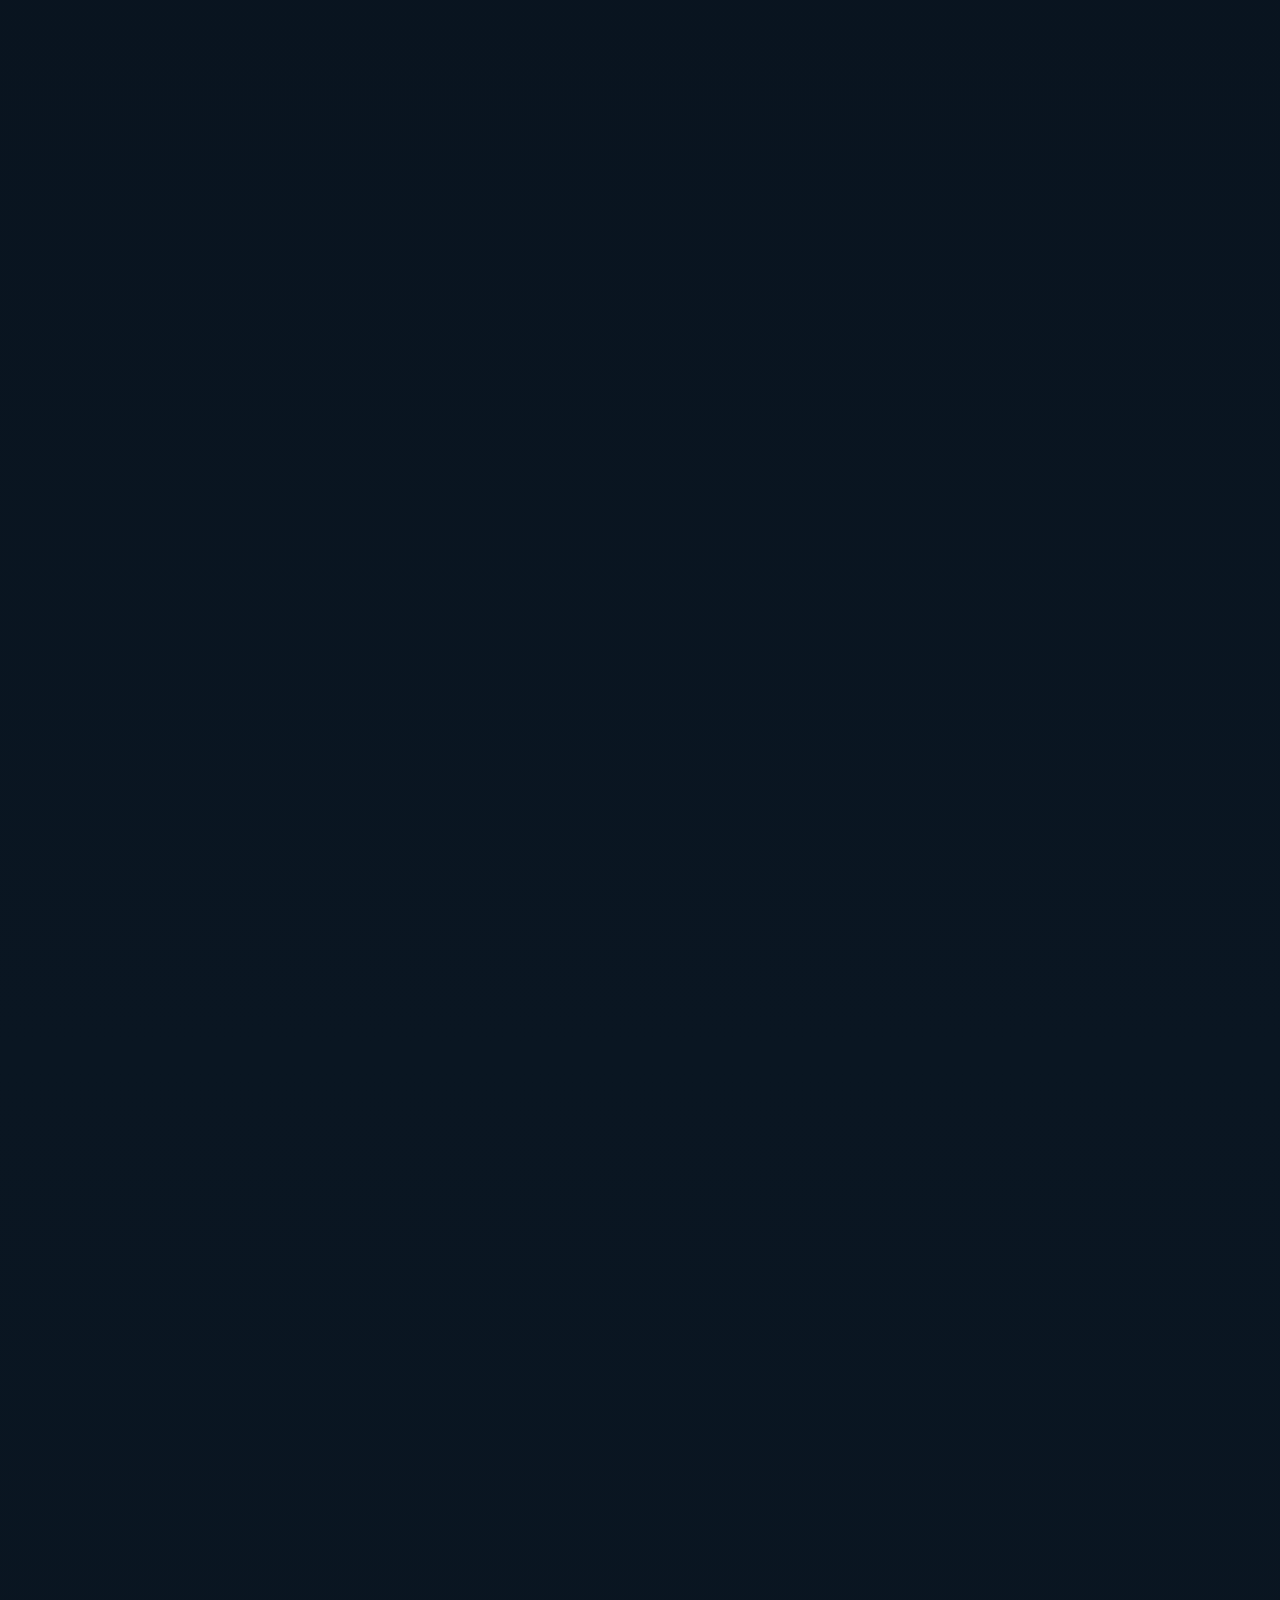
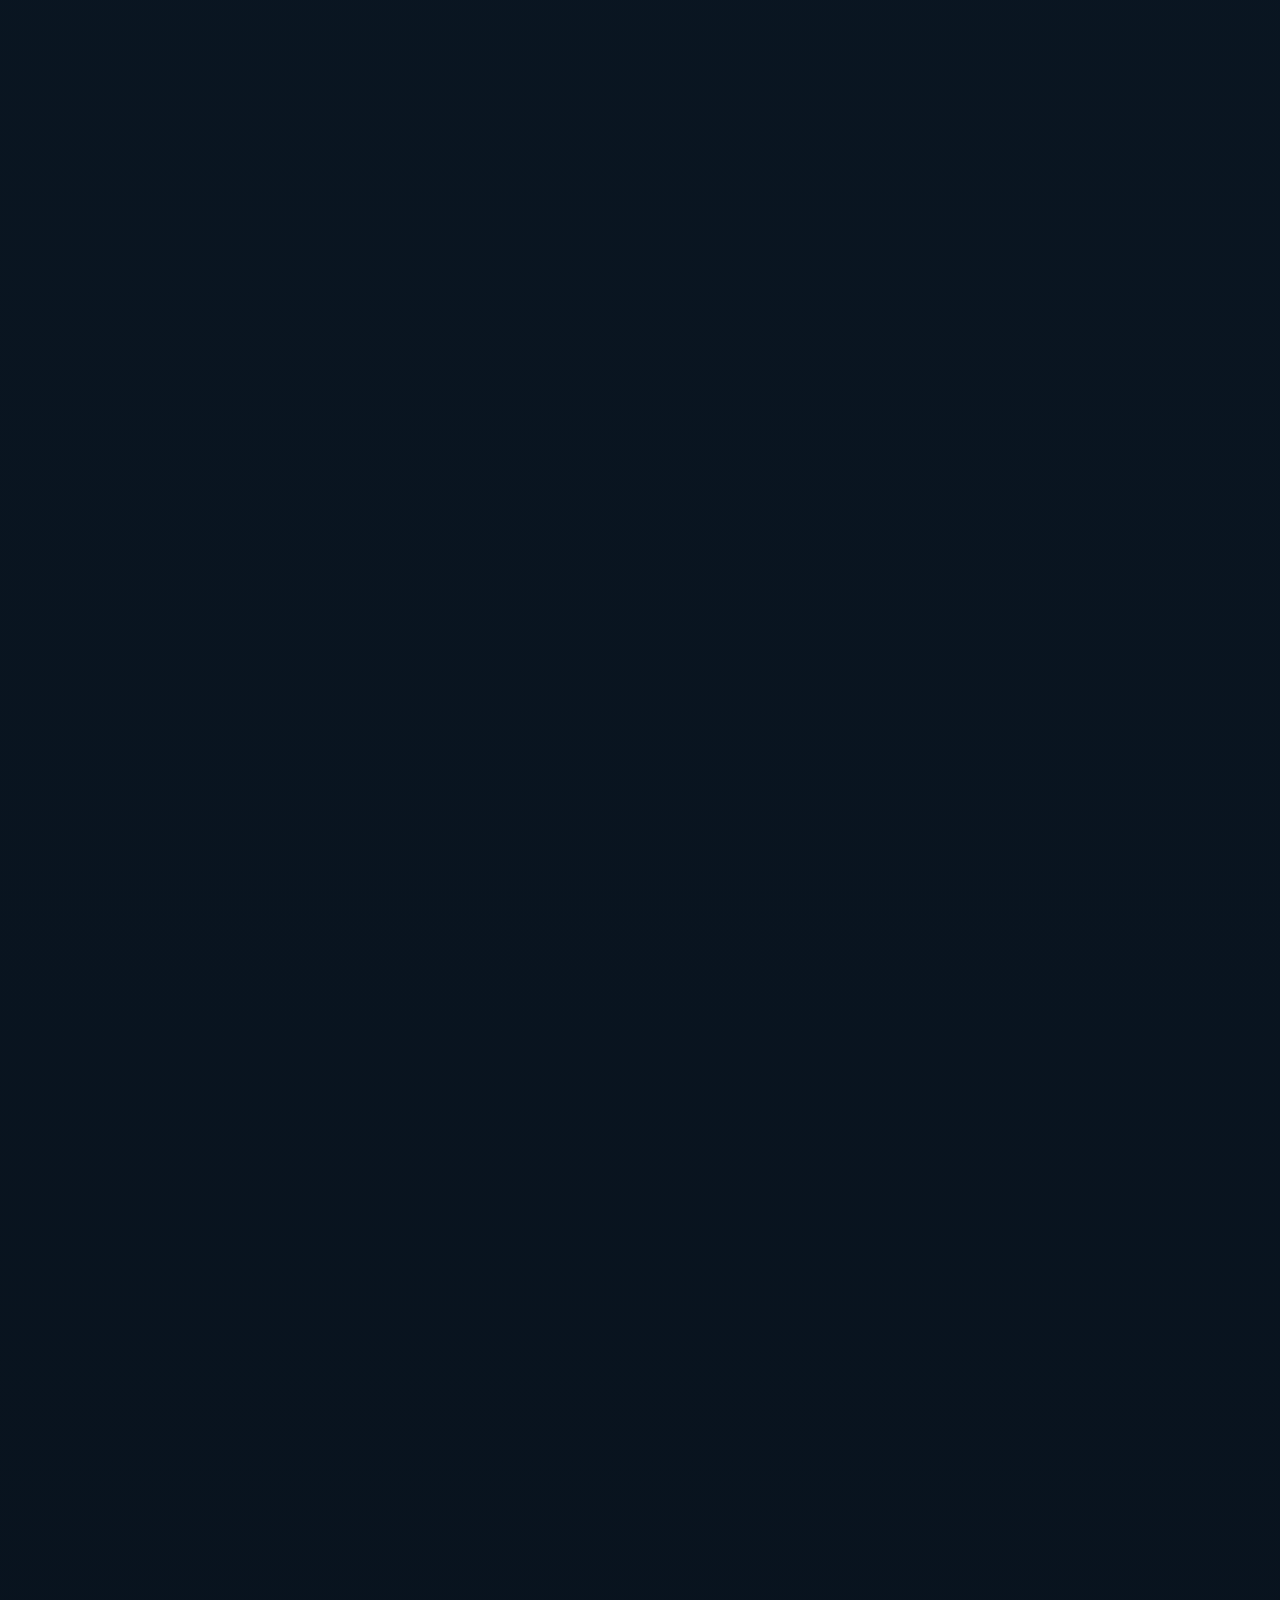
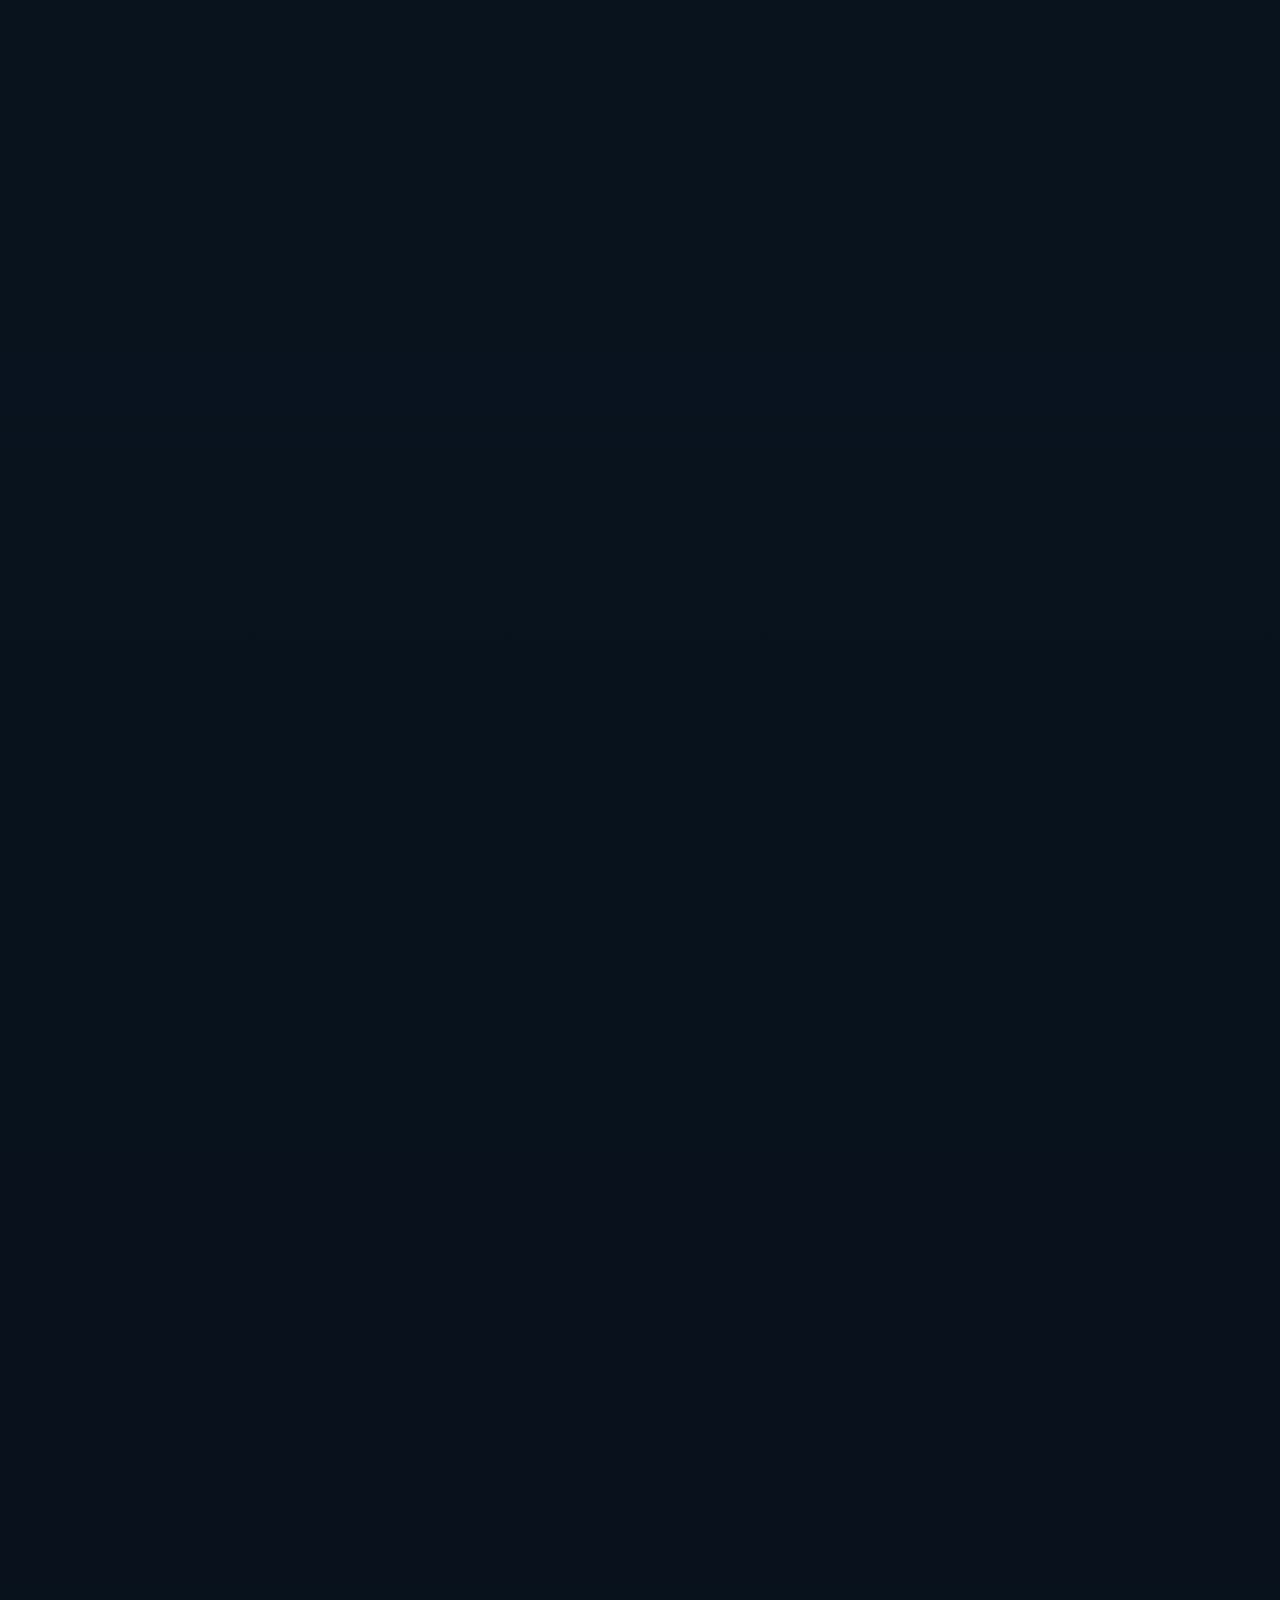
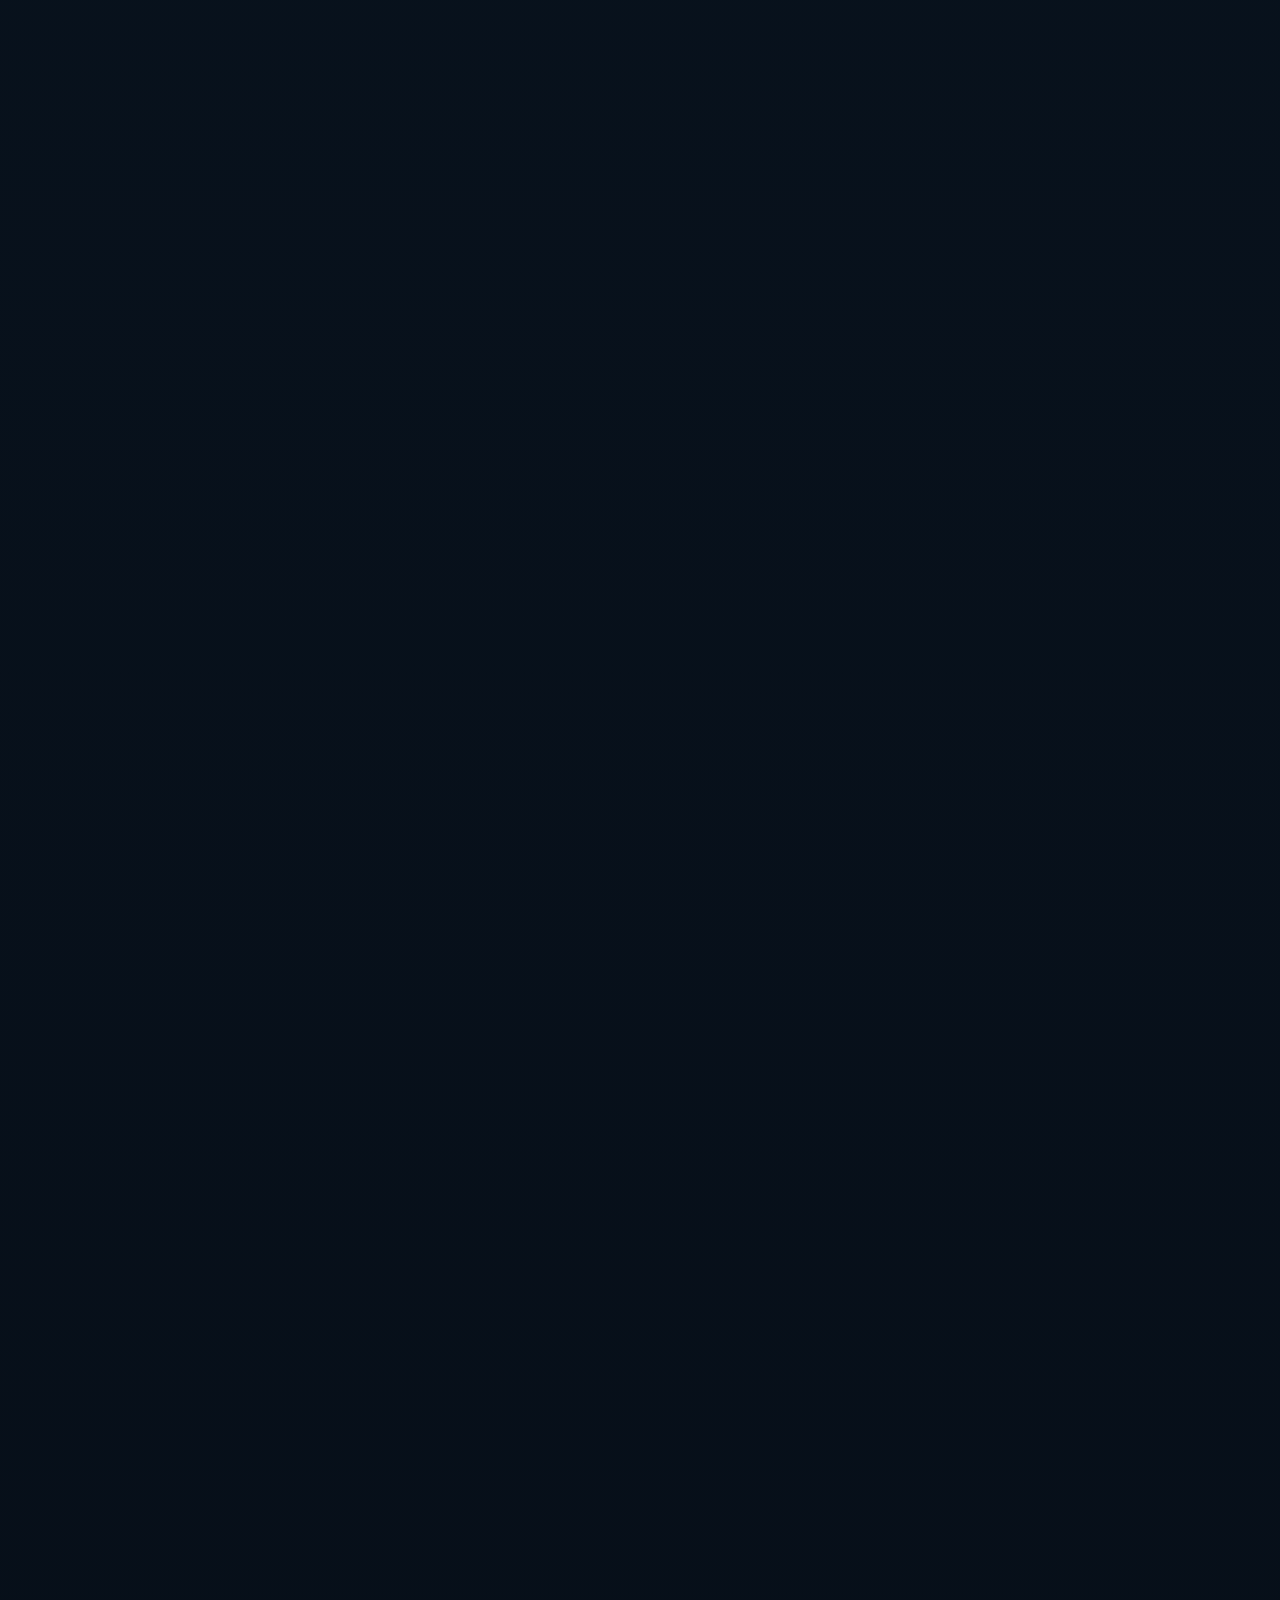
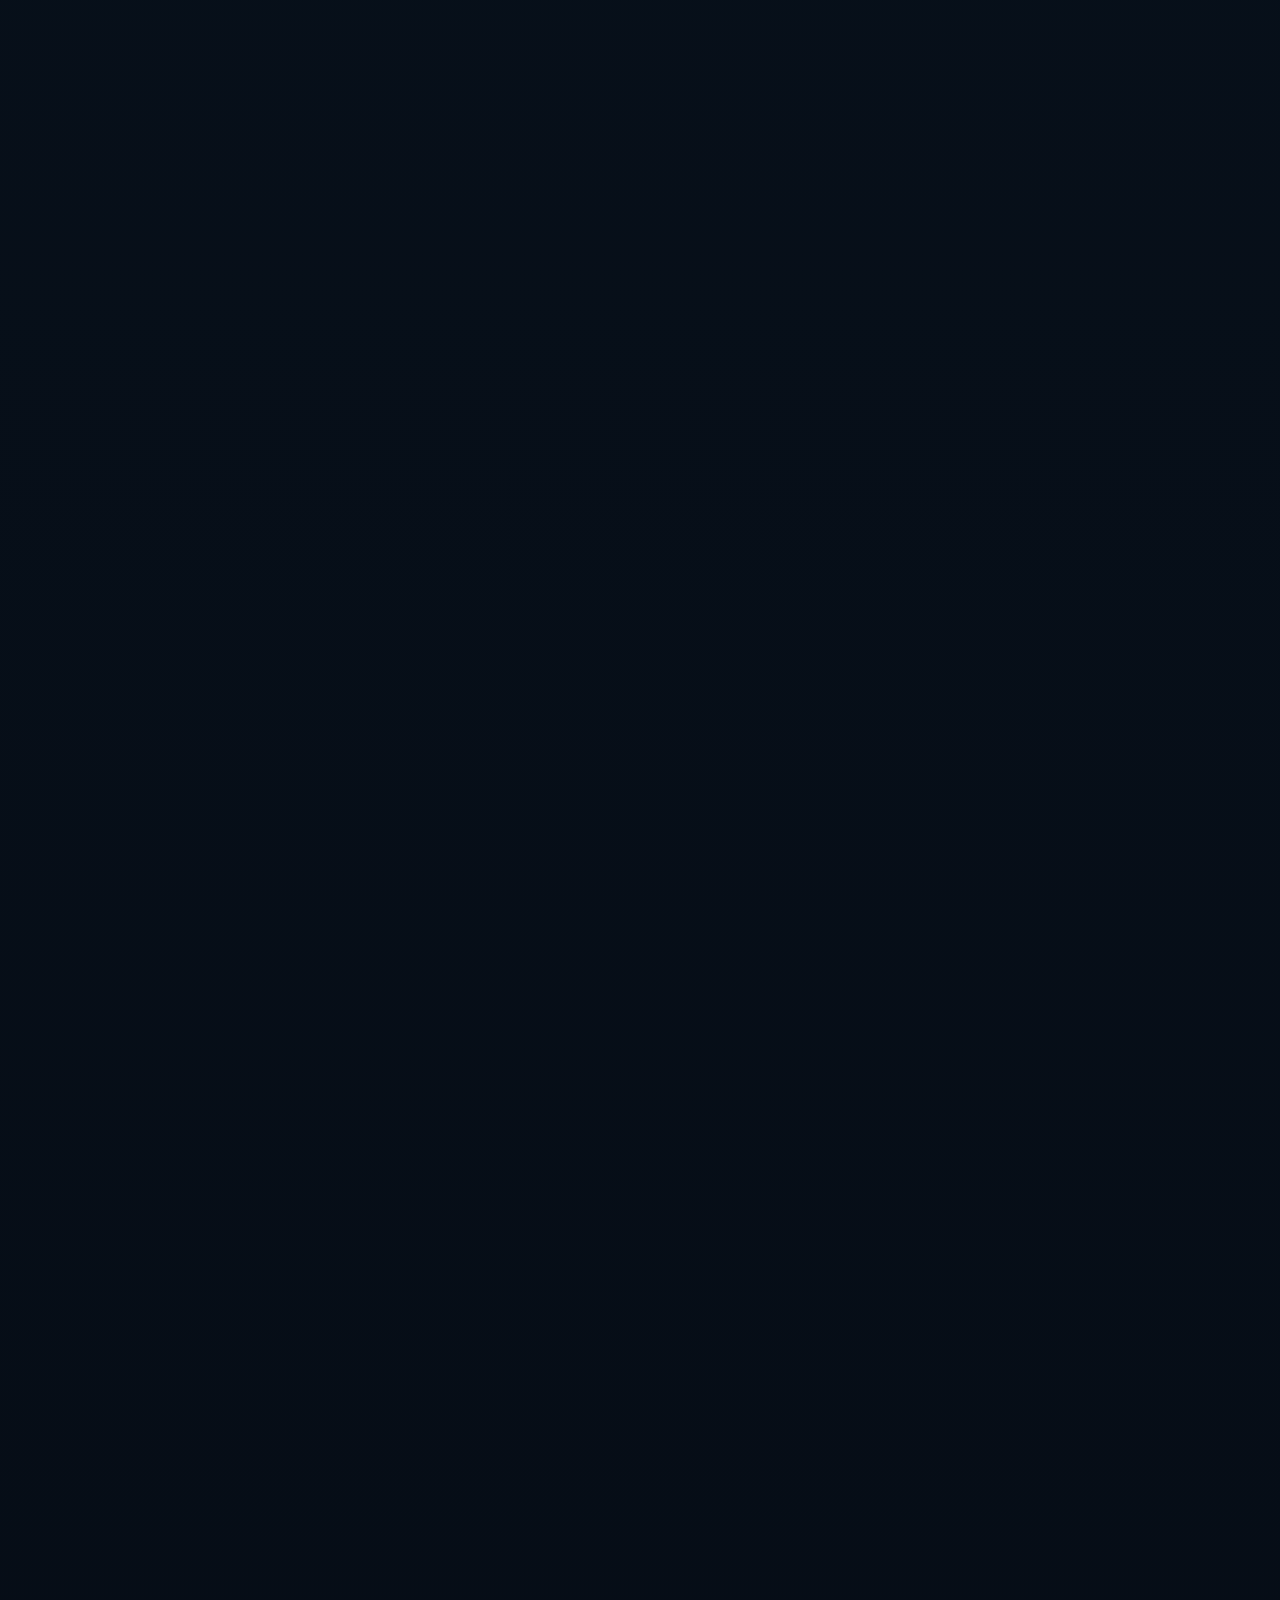
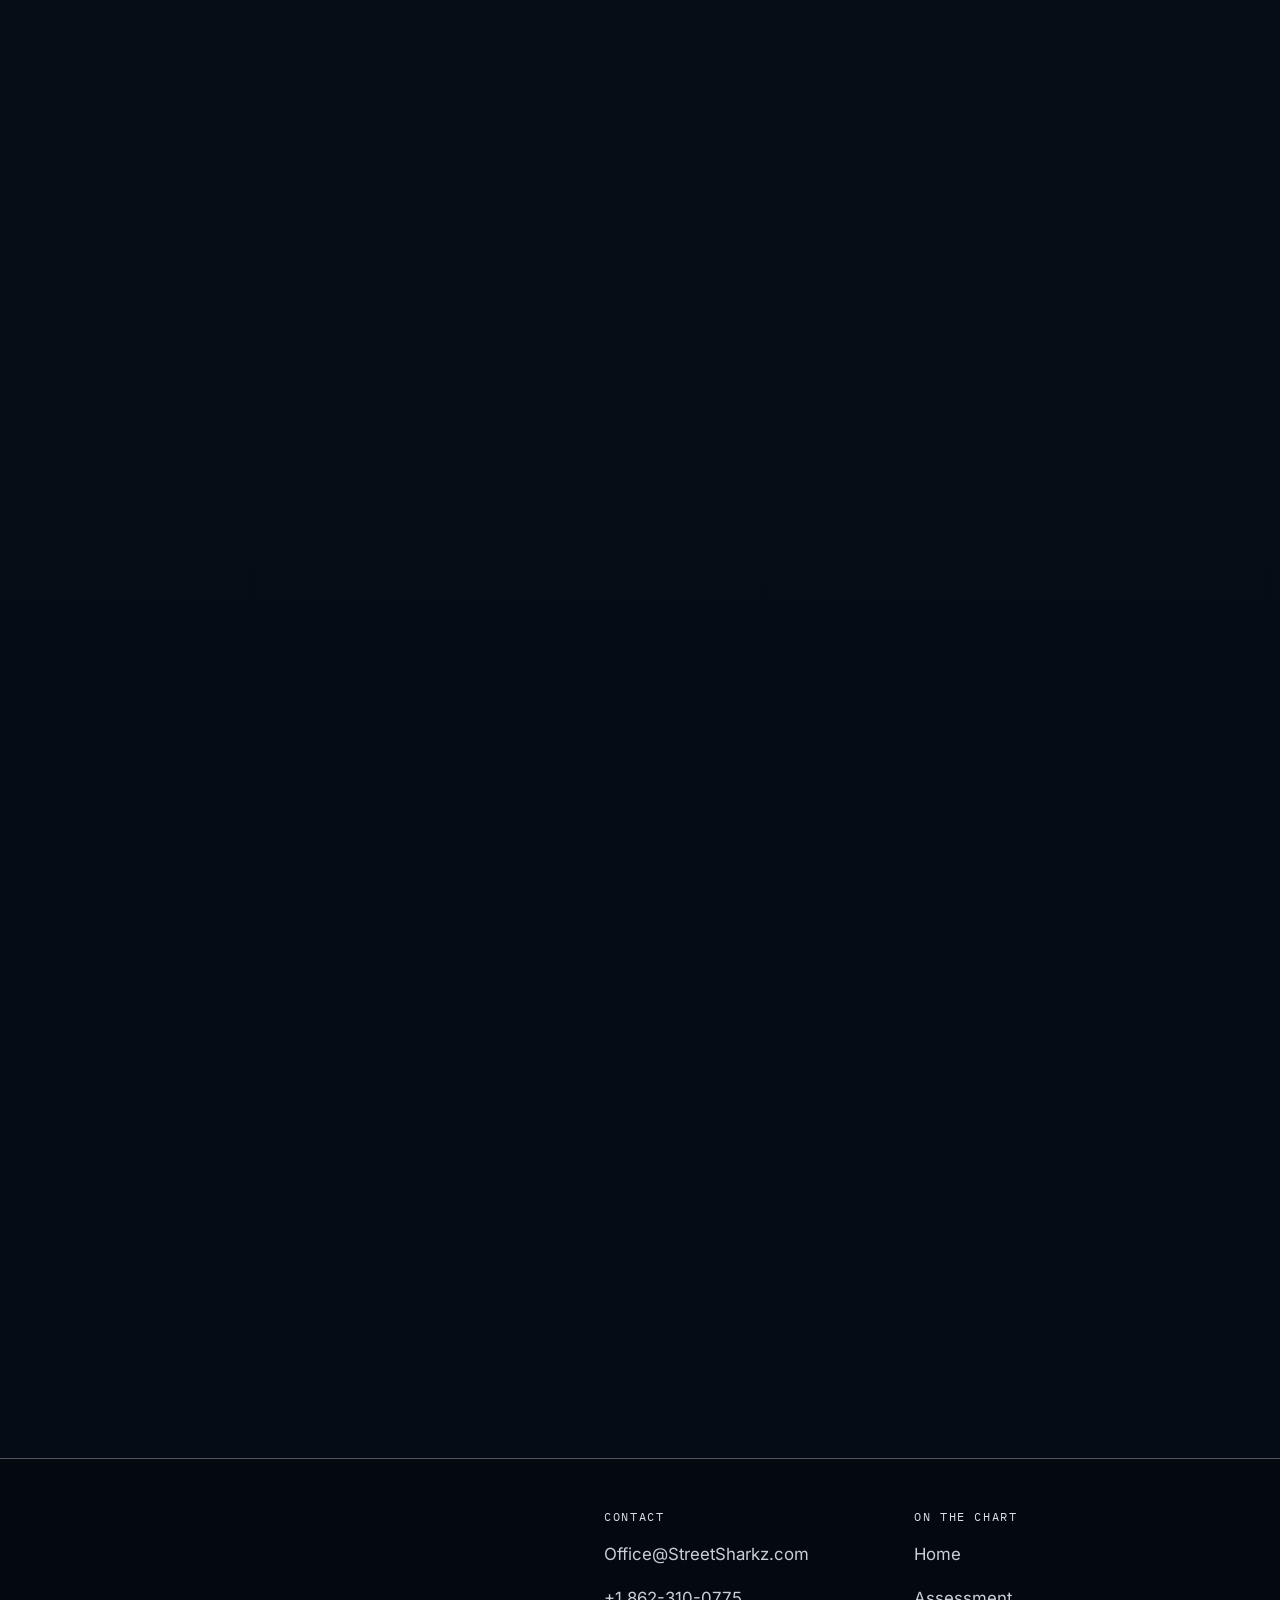
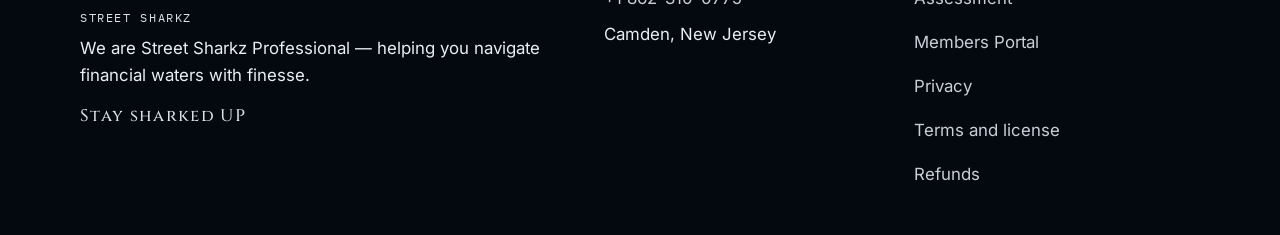
==== commit 71c7a04f: "Preview: founder bracelet video (voiced) + bundle book cover" ====
--- a/index.html
+++ b/index.html
@@ -285,6 +285,7 @@
             <p class="kicker">Book + premium beta</p>
             <h3>Sharked Up Bundle</h3>
             <p>The book Sharked Up: The Art of Finesse, plus the same premium beta access. Read the code, then run it.</p>
+            <div class="door-media">
             <div class="screen screen-phone" data-screen>
               <div class="still">
                 <img src="assets/img/ss-hex-logo-480.webp" alt="" width="480" height="480">
@@ -297,6 +298,8 @@
               </video>
               <button class="sound" type="button" aria-pressed="false">Sound on</button>
             </div>
+            <img class="door-book" src="assets/img/book-cover.jpg" alt="Sharked Up: The Art of Finesse — the book, included in the bundle" width="300" height="479" loading="lazy">
+            </div>
             <p class="price"><span class="num">$30</span><span>Bundle</span></p>
             <a class="btn btn-solid" data-pay href="https://buy.stripe.com/4gM14o4O64Tz5W09iE7kc0i" target="_blank" rel="noopener noreferrer">Get the bundle<span class="sr-only"> (opens in a new tab)</span></a>
             <p class="fine">License: the book (PDF) plus the same 90 days of premium beta access, included — personal and non-transferable, tied to the email you check out with. Sharing voids access. <a href="terms.html">Terms and license</a> · <a href="refund.html">Refunds</a></p>
@@ -306,15 +309,15 @@
             <p class="kicker">One of only 100</p>
             <h3>Founding Member</h3>
             <p>One of only 100 official Founding Member seats: the book, premium beta access, private course modules and frameworks, a glow-in-the-dark Sharked Up bracelet shipped to you — and the founders' Back Door.</p>
-            <div class="screen screen-wide" data-screen>
+            <div class="screen screen-phone" data-screen>
               <div class="still">
                 <img src="assets/img/ss-hex-logo-480.webp" alt="" width="480" height="480">
                 <p class="still-kicker">Founding</p>
-                <p class="still-title">Build your profile</p>
+                <p class="still-title">The first hundred</p>
               </div>
-              <video muted loop playsinline preload="none" poster="assets/img/ss-hex-logo-480.webp" data-inview>
-                <source data-src="assets/video/app-build-your-profile.mp4" type="video/mp4">
-                <track kind="captions" srclang="en" label="English" src="assets/video/app-build-your-profile.vtt" default>
+              <video muted playsinline preload="none" poster="assets/img/ss-hex-logo-480.webp" data-inview>
+                <source data-src="assets/video/founder-bracelet.mp4" type="video/mp4">
+                <track kind="captions" srclang="en" label="English" src="assets/video/founder-bracelet.vtt" default>
               </video>
               <button class="sound" type="button" aria-pressed="false">Sound on</button>
             </div>
--- a/styles.css
+++ b/styles.css
@@ -1239,3 +1239,8 @@
 .path-steps h3 { margin: 0.35rem 0 0.45rem; }
 .path-steps p { margin: 0 0 0.9rem; }
 @media (max-width: 800px) { .path-steps { grid-template-columns: 1fr; } }
+
+/* Preview 2026-11-23: the book beside the bundle's app screen */
+.door-media { display: flex; align-items: center; justify-content: center; gap: 0.85rem; }
+.door-media .screen-phone { width: min(225px, 60%); margin: 0.4rem 0 0.2rem; }
+.door-book { width: min(105px, 30%); height: auto; border-radius: 6px; border: 1px solid rgba(217, 225, 233, 0.5); box-shadow: 0 10px 24px rgba(0, 0, 0, 0.35); }
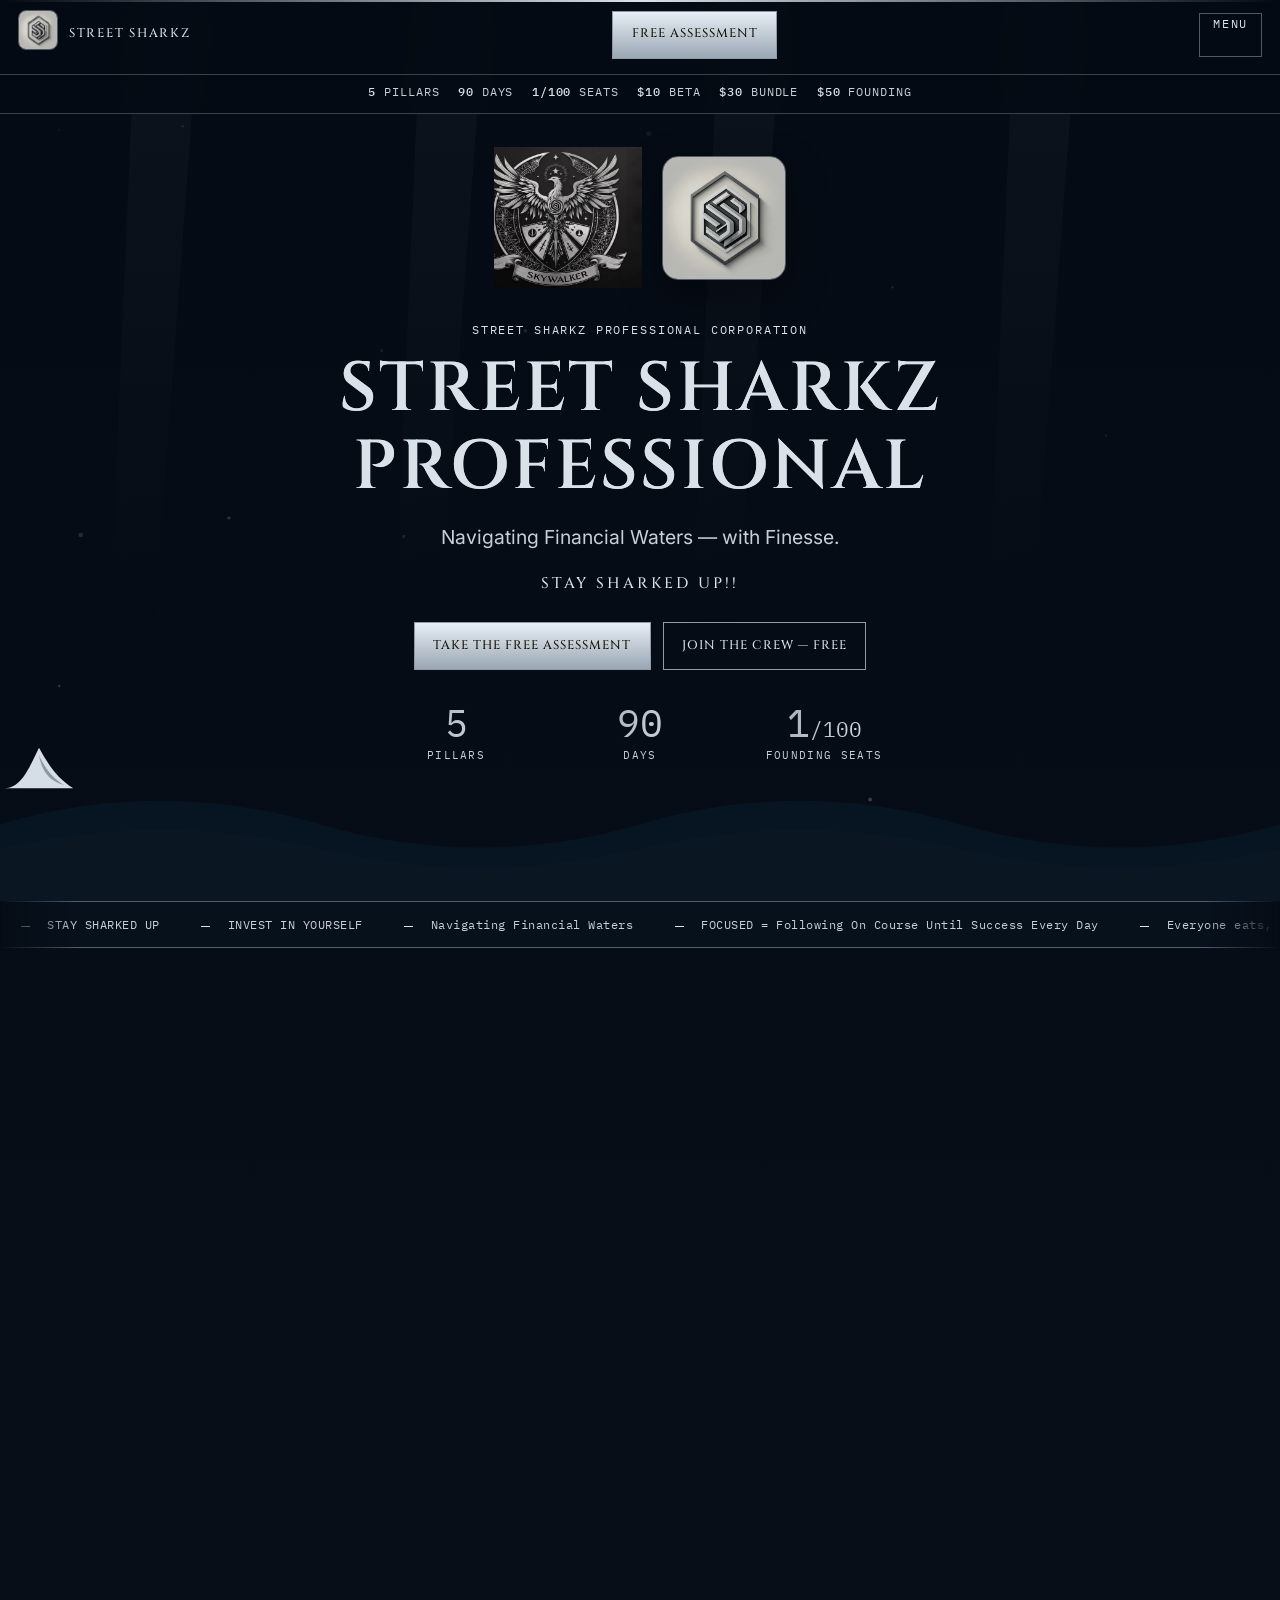
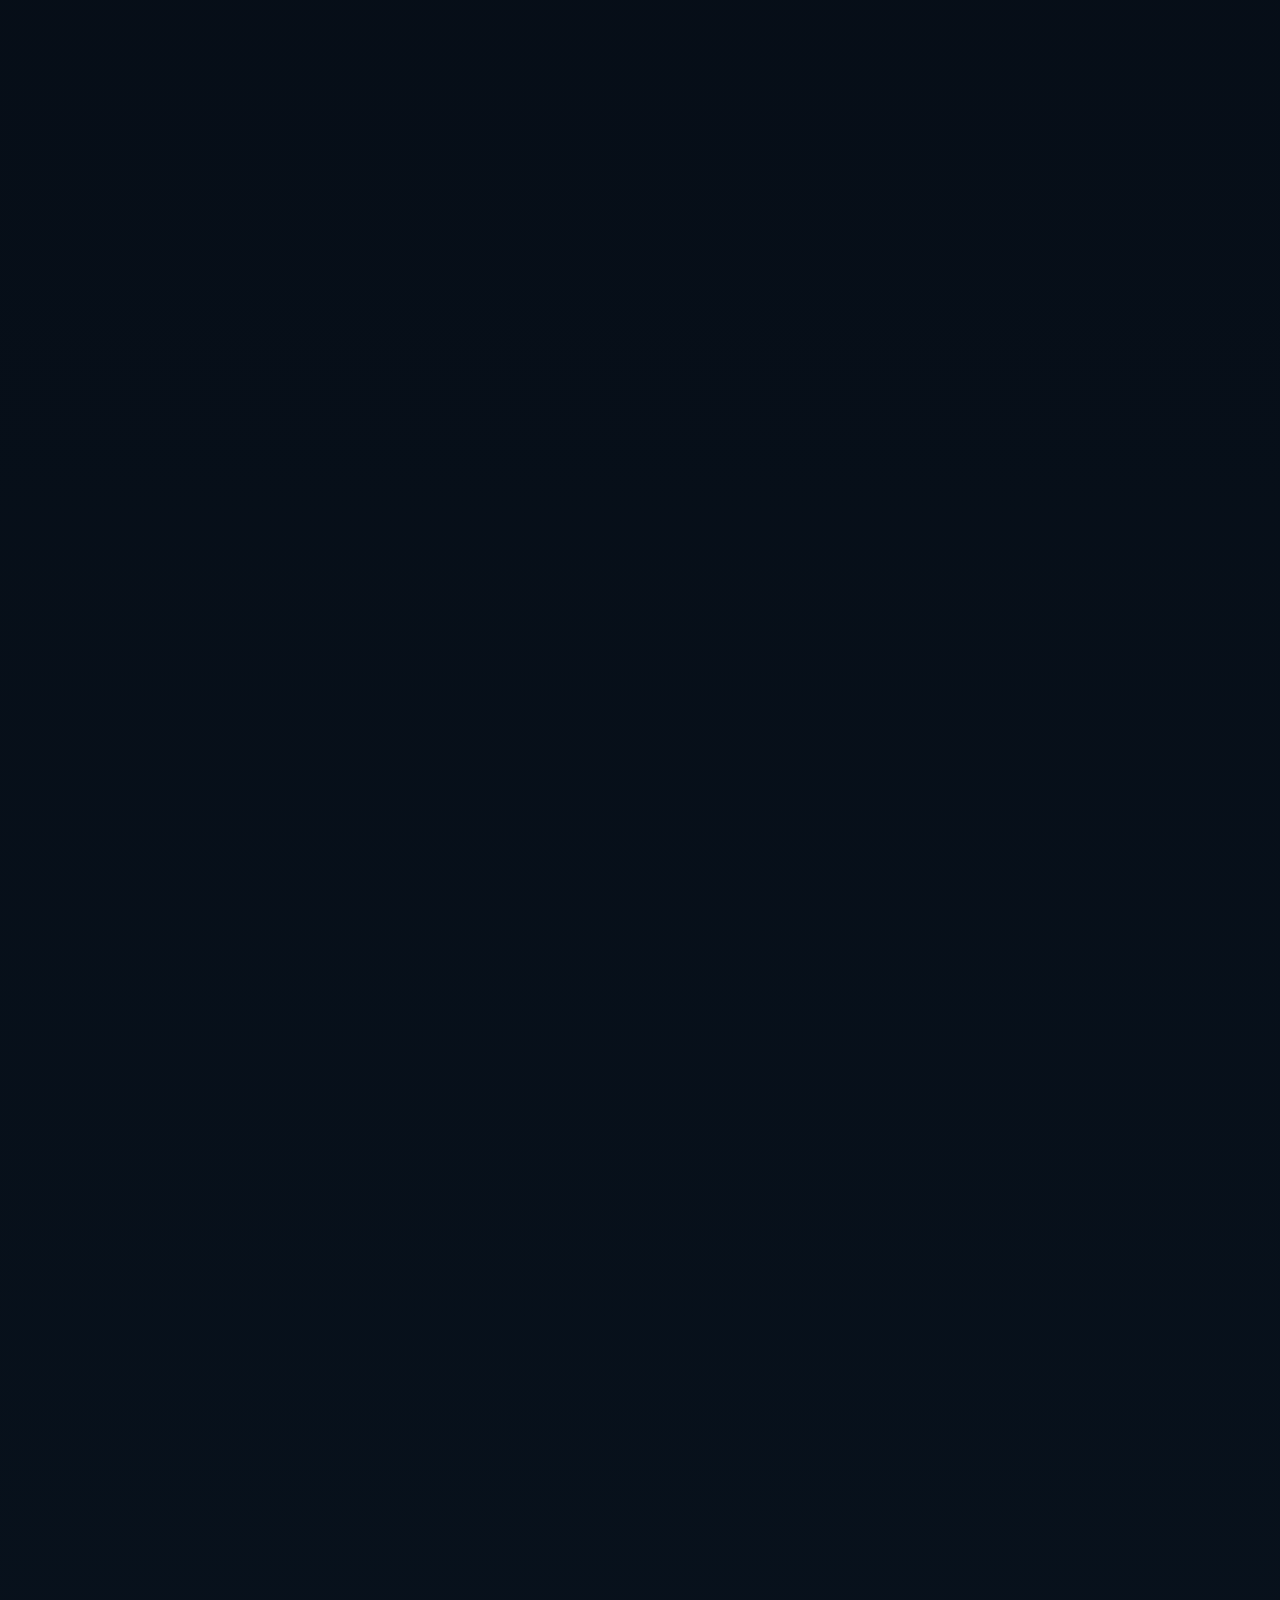
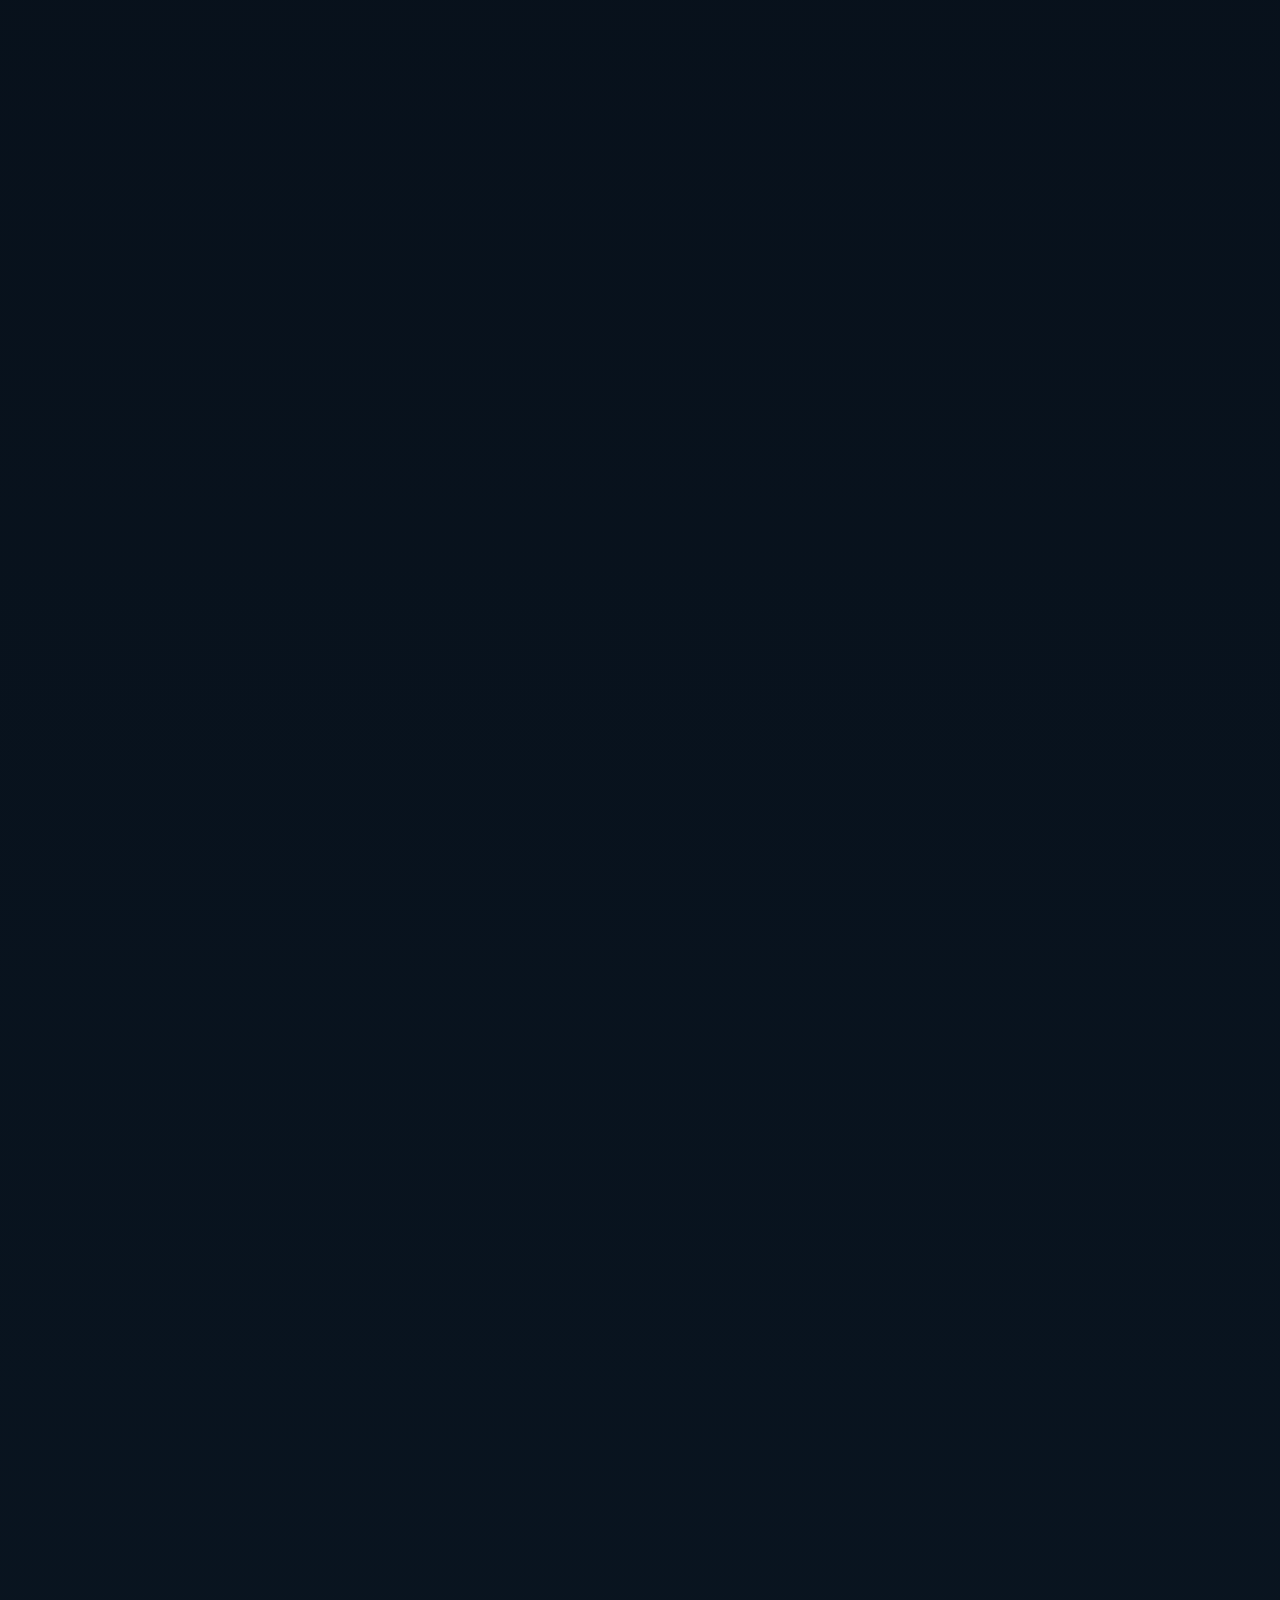
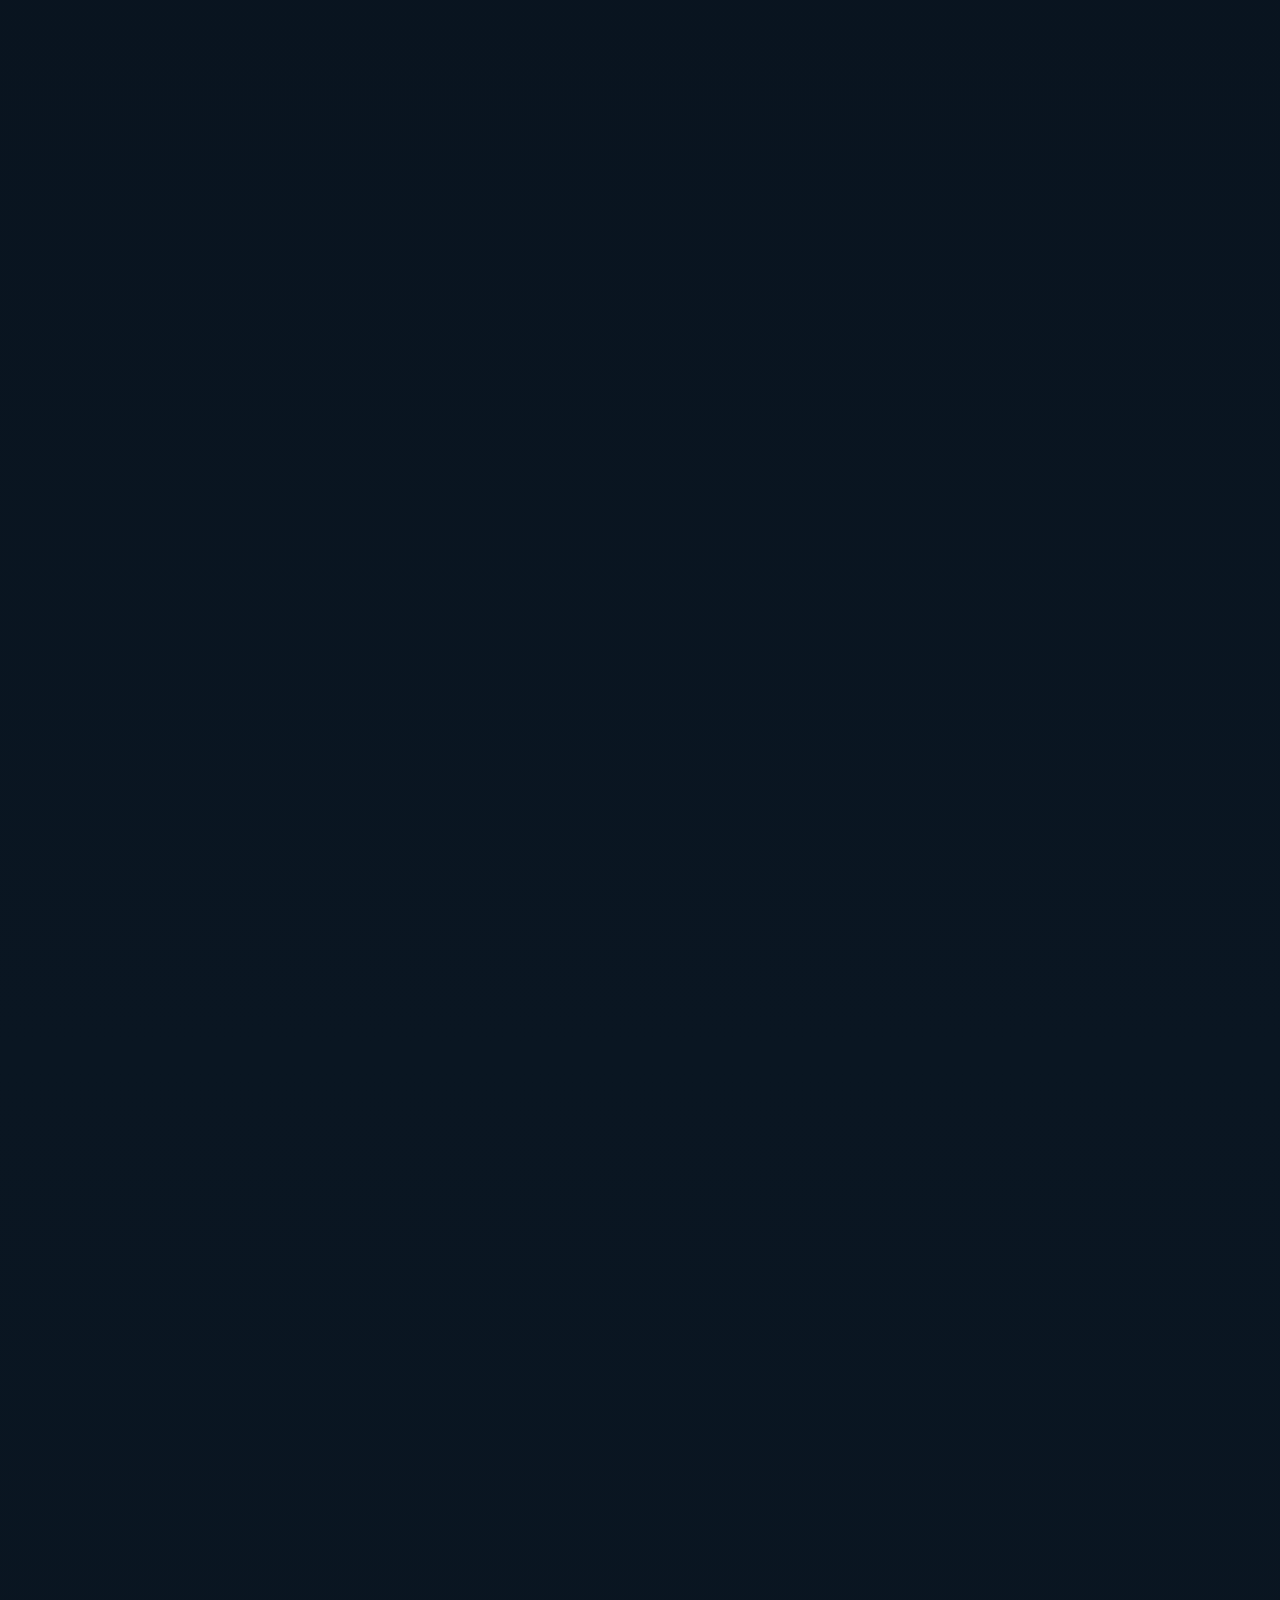
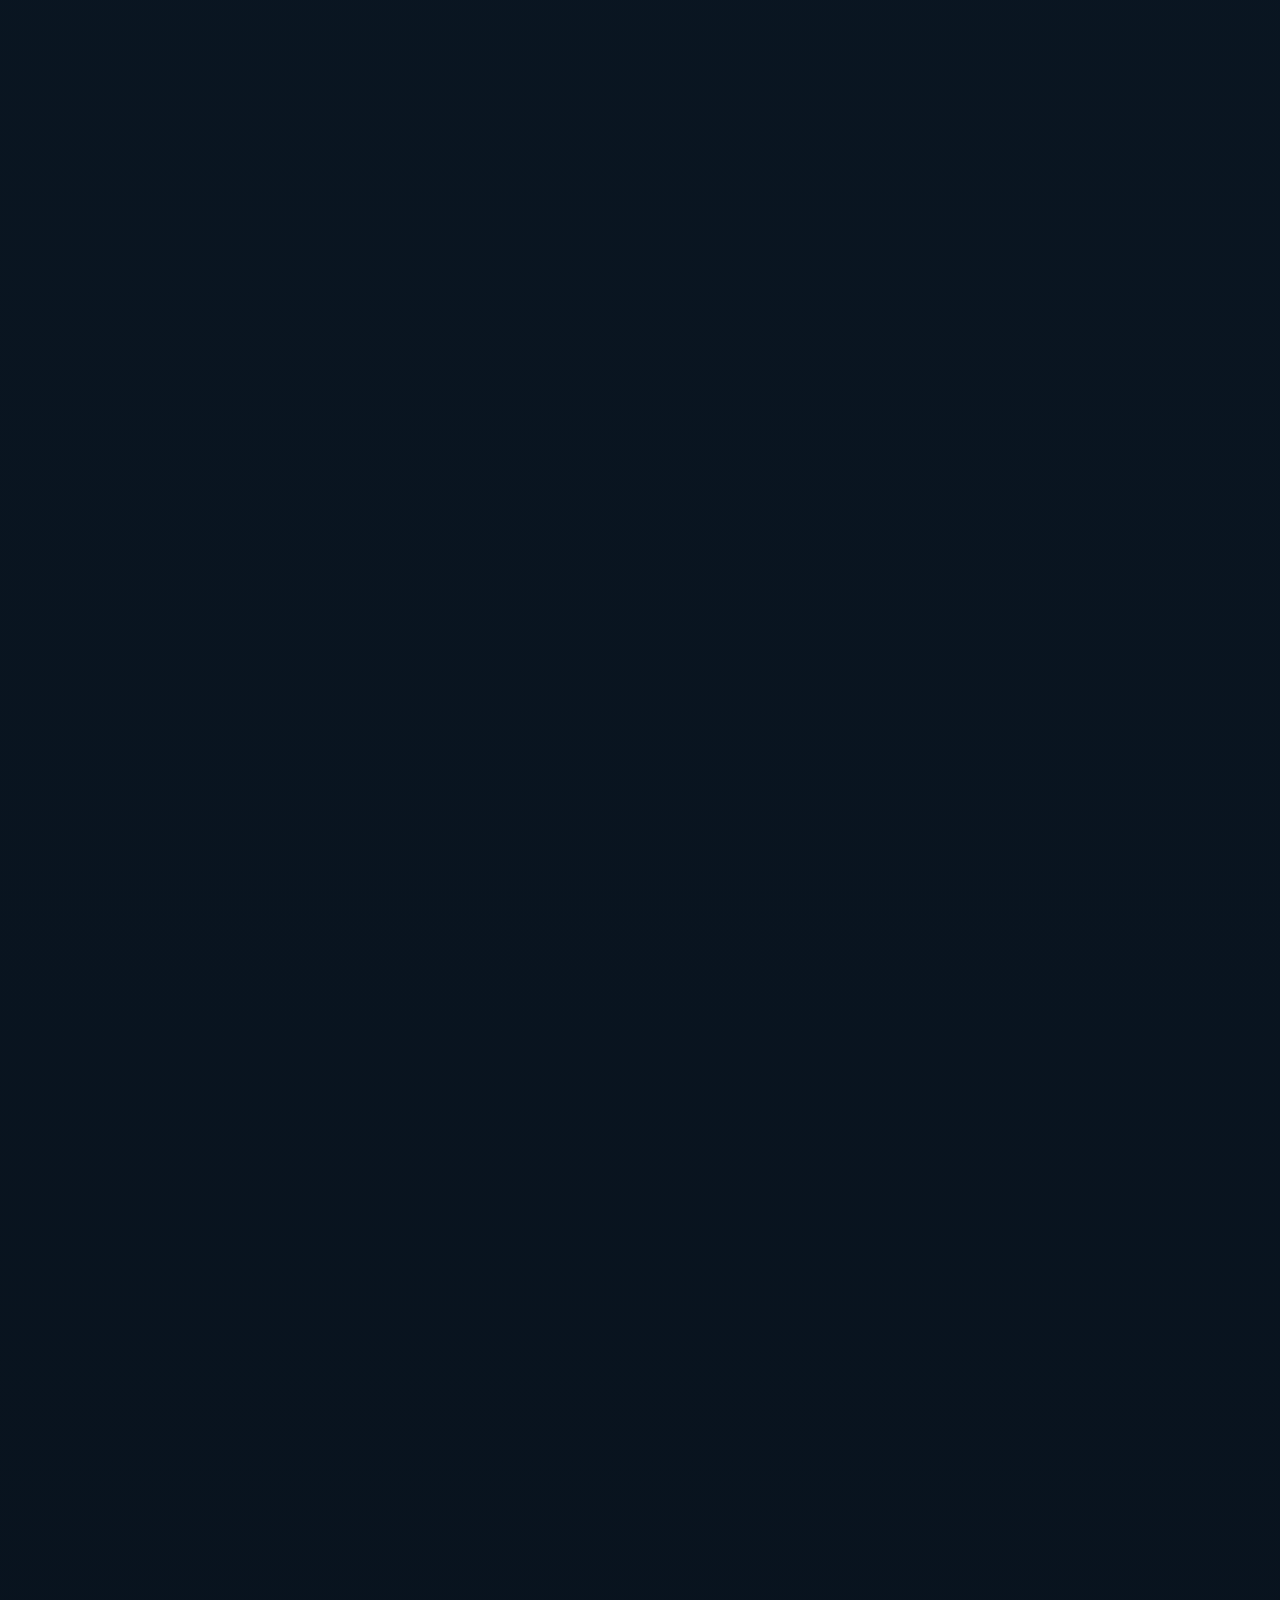
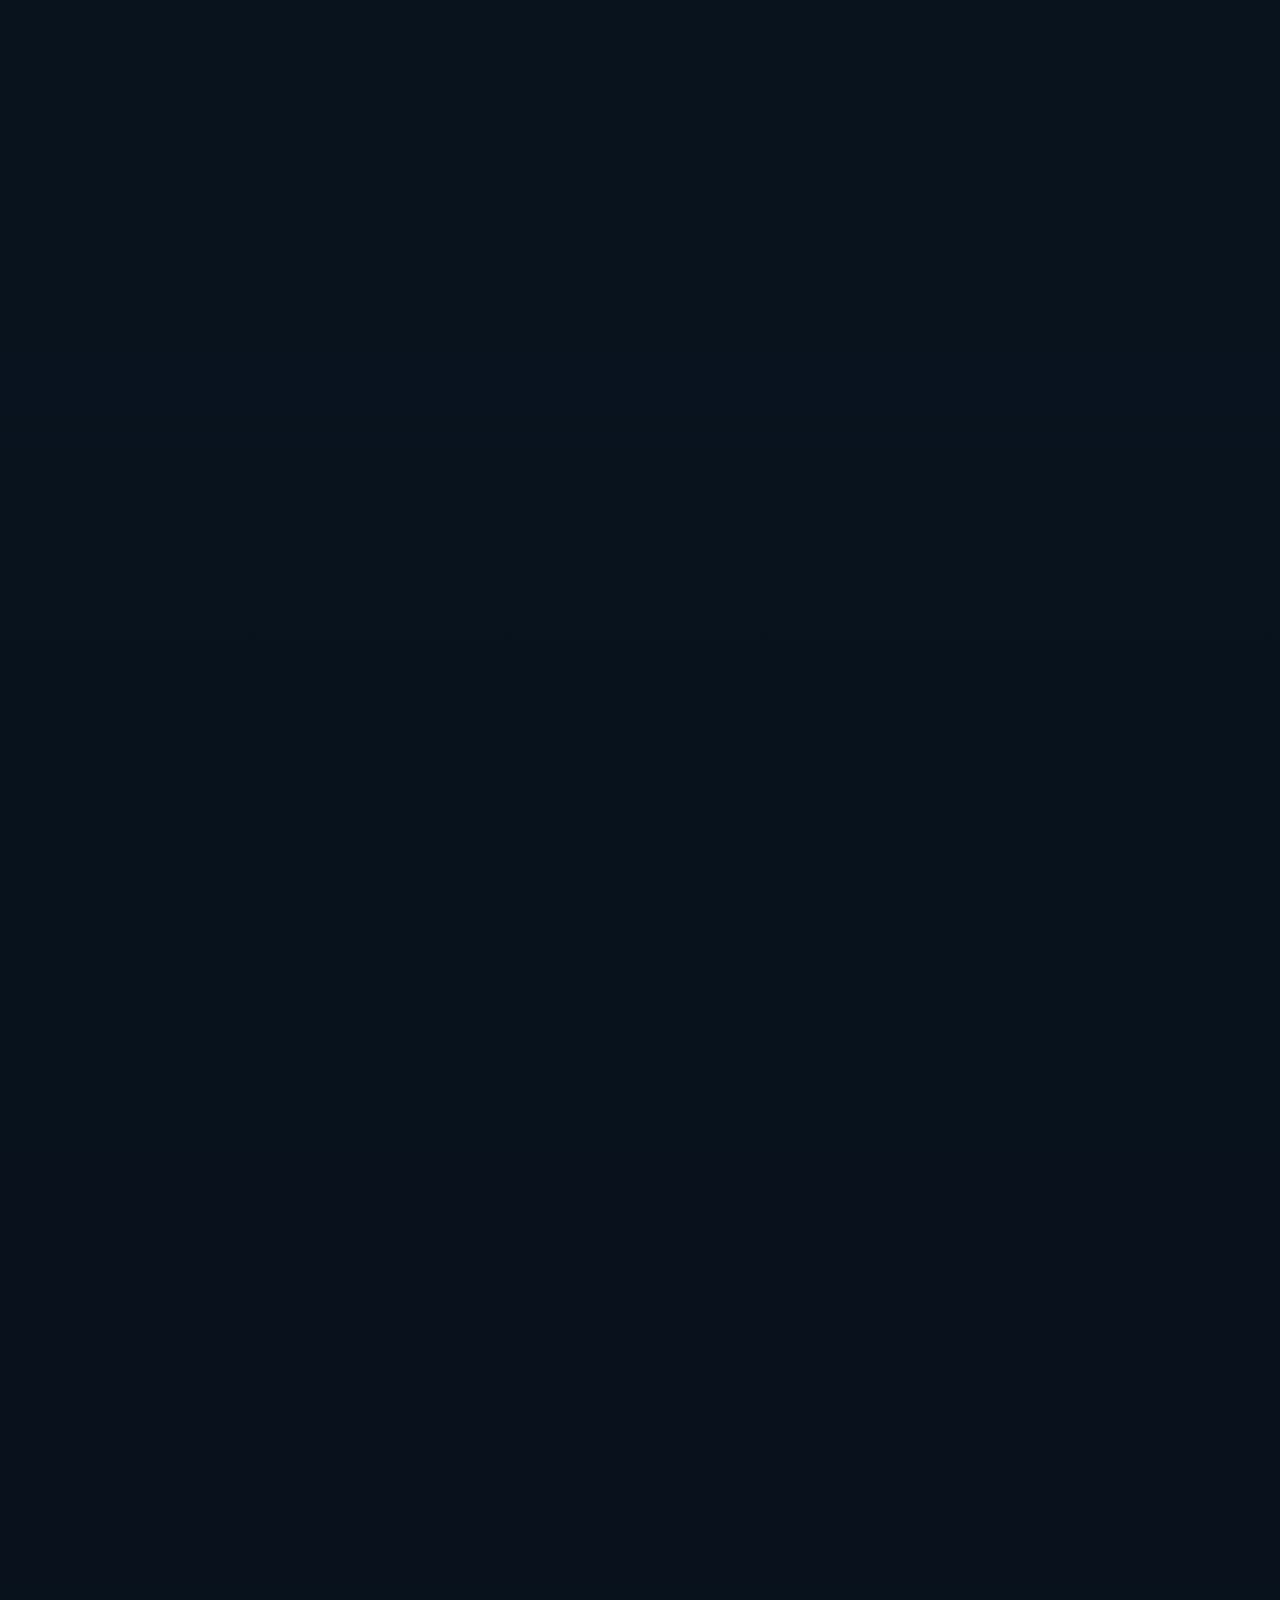
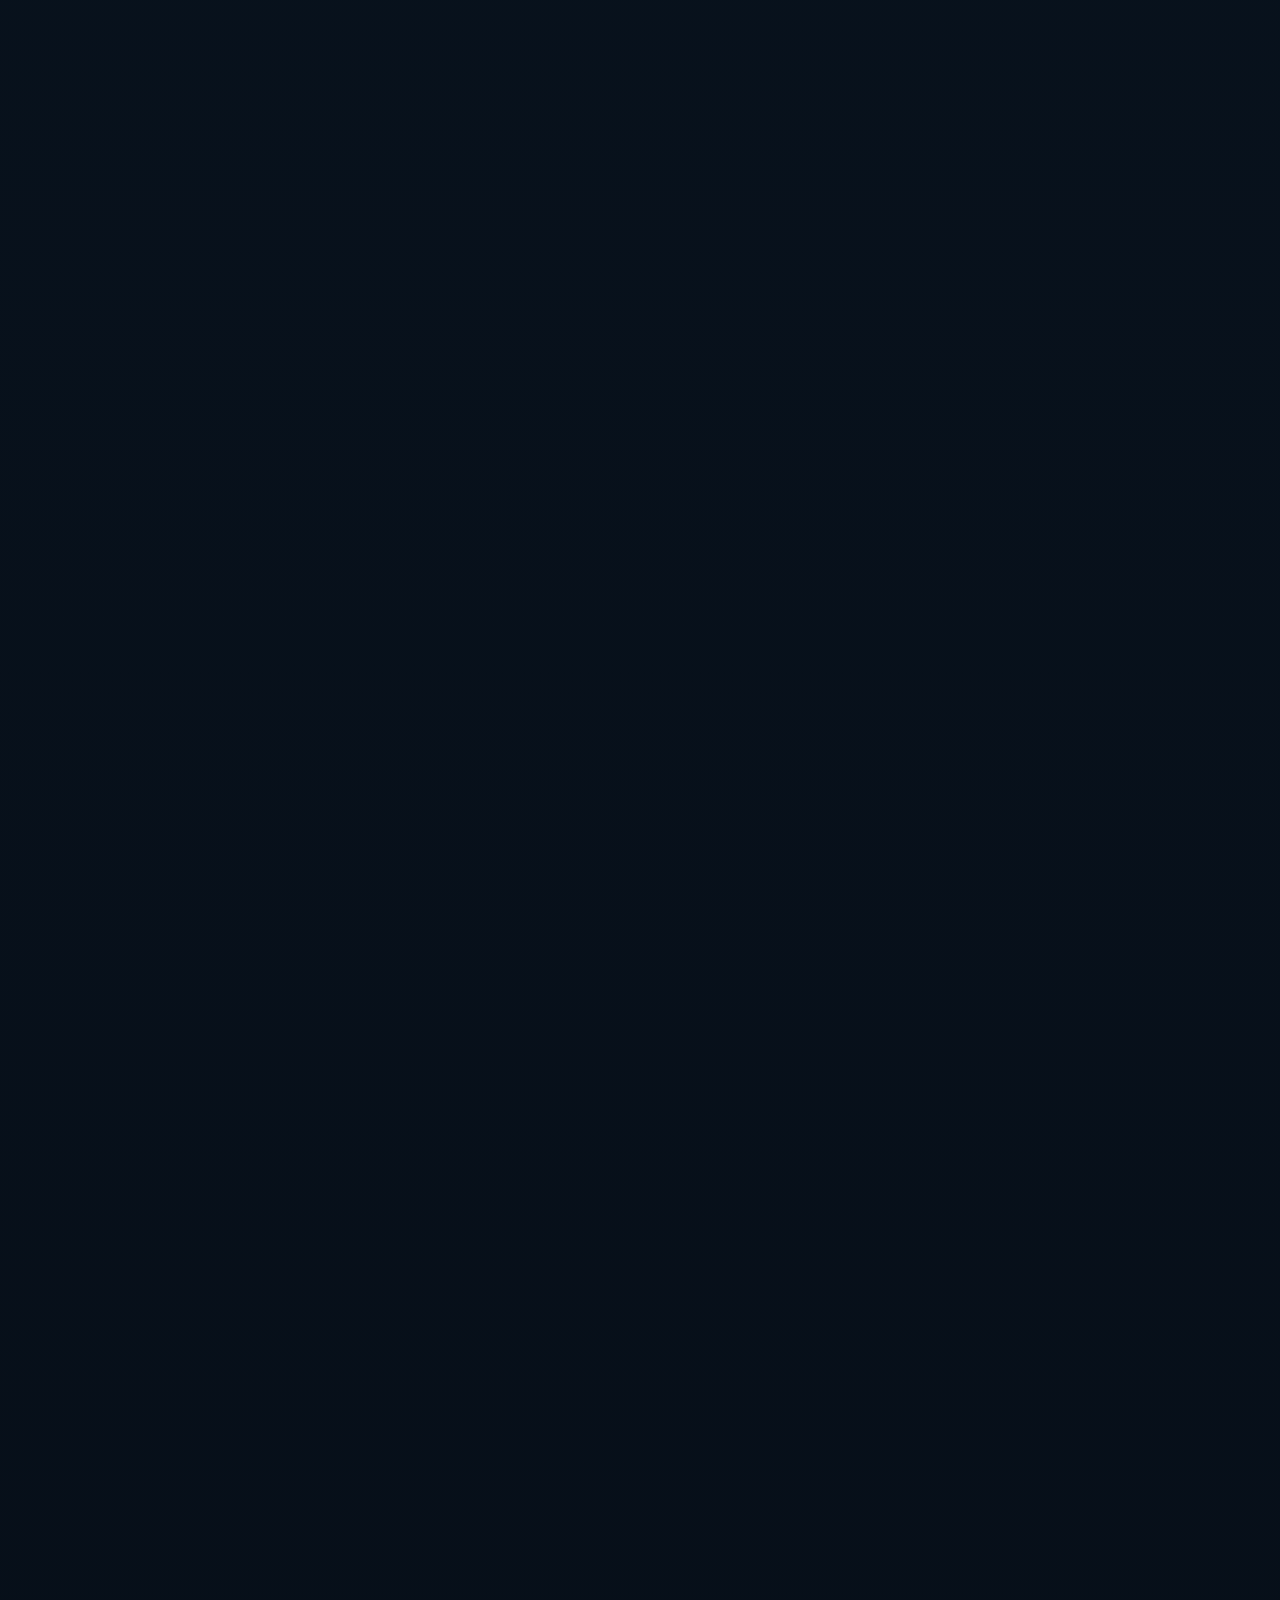
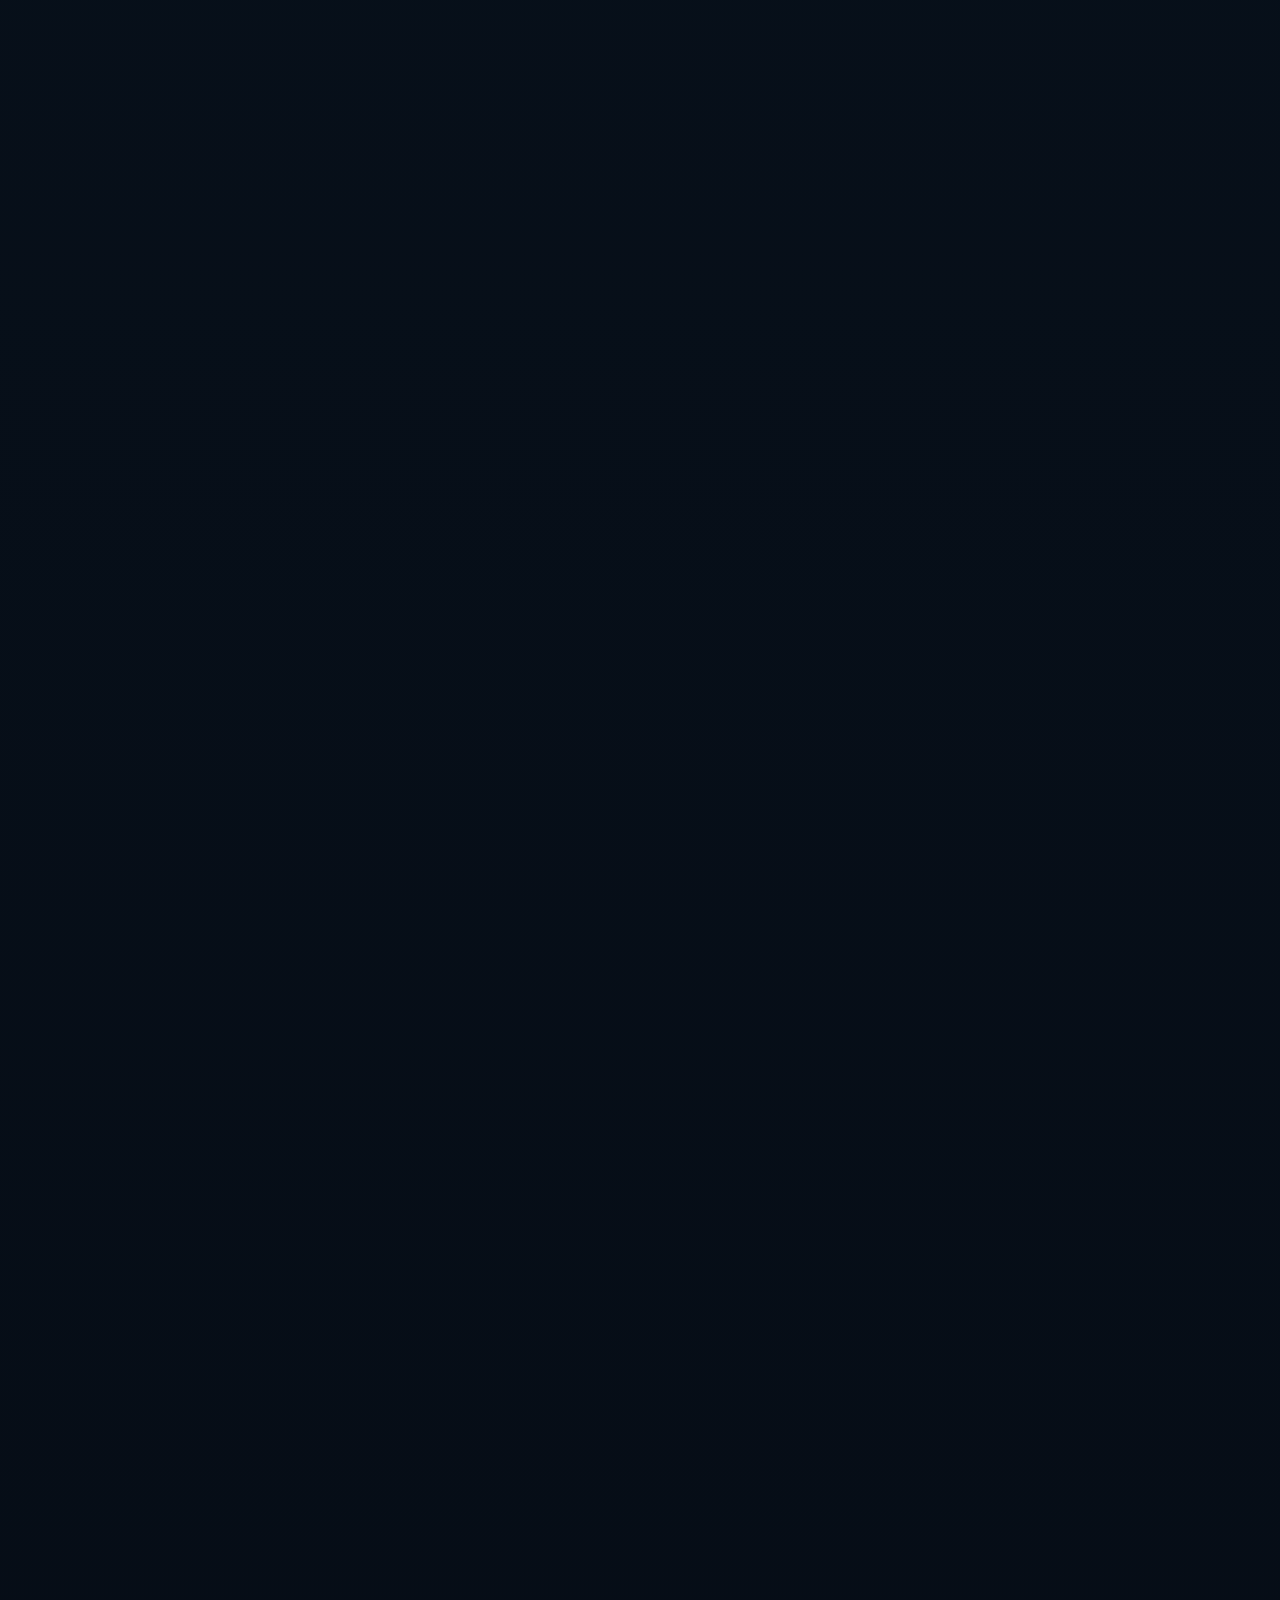
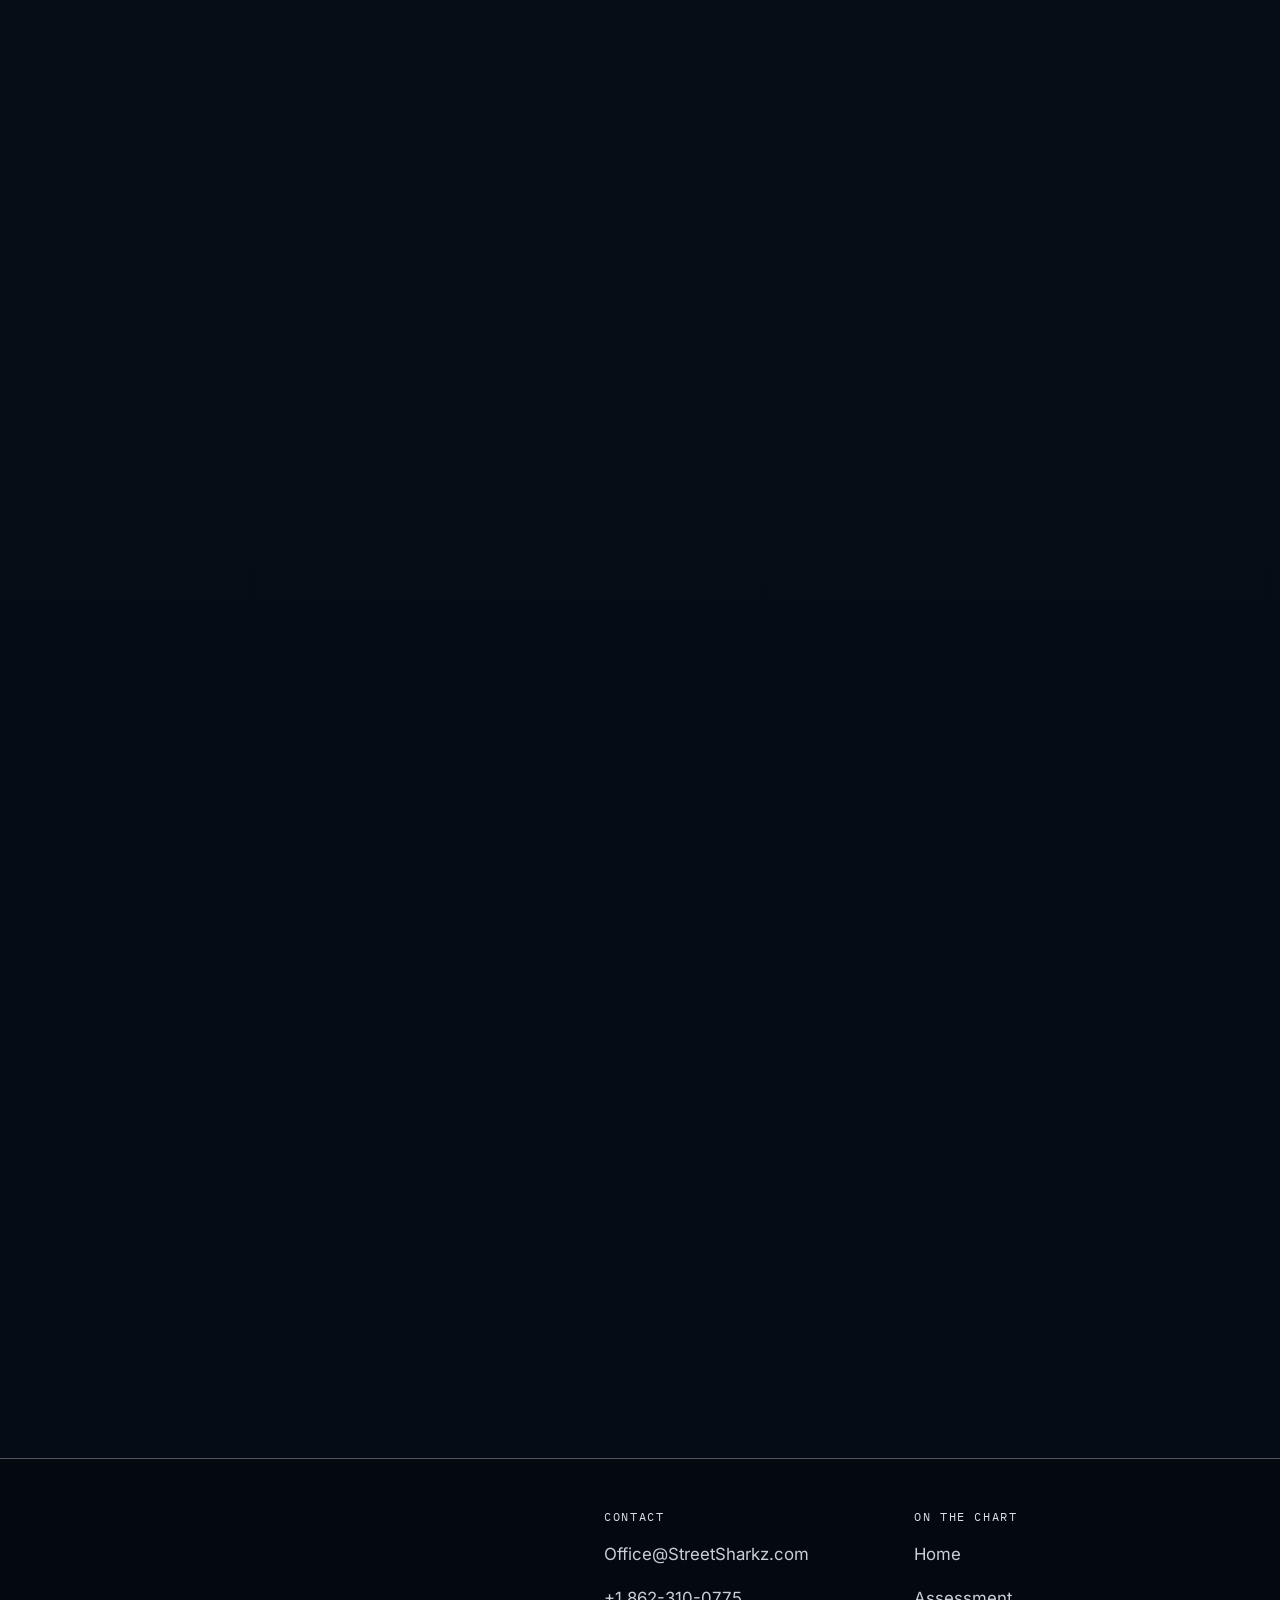
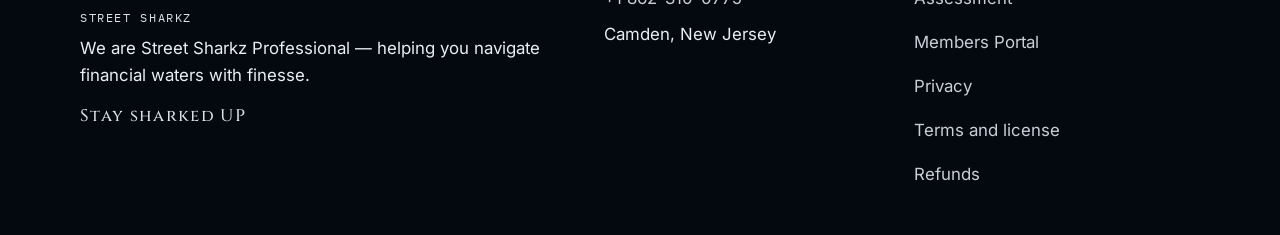
==== commit 30aef0bb: "Preview fix 2: bracelet video under the manifest-listed founder file name" ====
--- a/index.html
+++ b/index.html
@@ -316,8 +316,8 @@
                 <p class="still-title">The first hundred</p>
               </div>
               <video muted playsinline preload="none" poster="assets/img/ss-hex-logo-480.webp" data-inview>
-                <source data-src="assets/video/founder-bracelet.mp4" type="video/mp4">
-                <track kind="captions" srclang="en" label="English" src="assets/video/founder-bracelet.vtt" default>
+                <source data-src="assets/video/app-build-your-profile.mp4" type="video/mp4">
+                <track kind="captions" srclang="en" label="English" src="assets/video/app-build-your-profile.vtt" default>
               </video>
               <button class="sound" type="button" aria-pressed="false">Sound on</button>
             </div>
